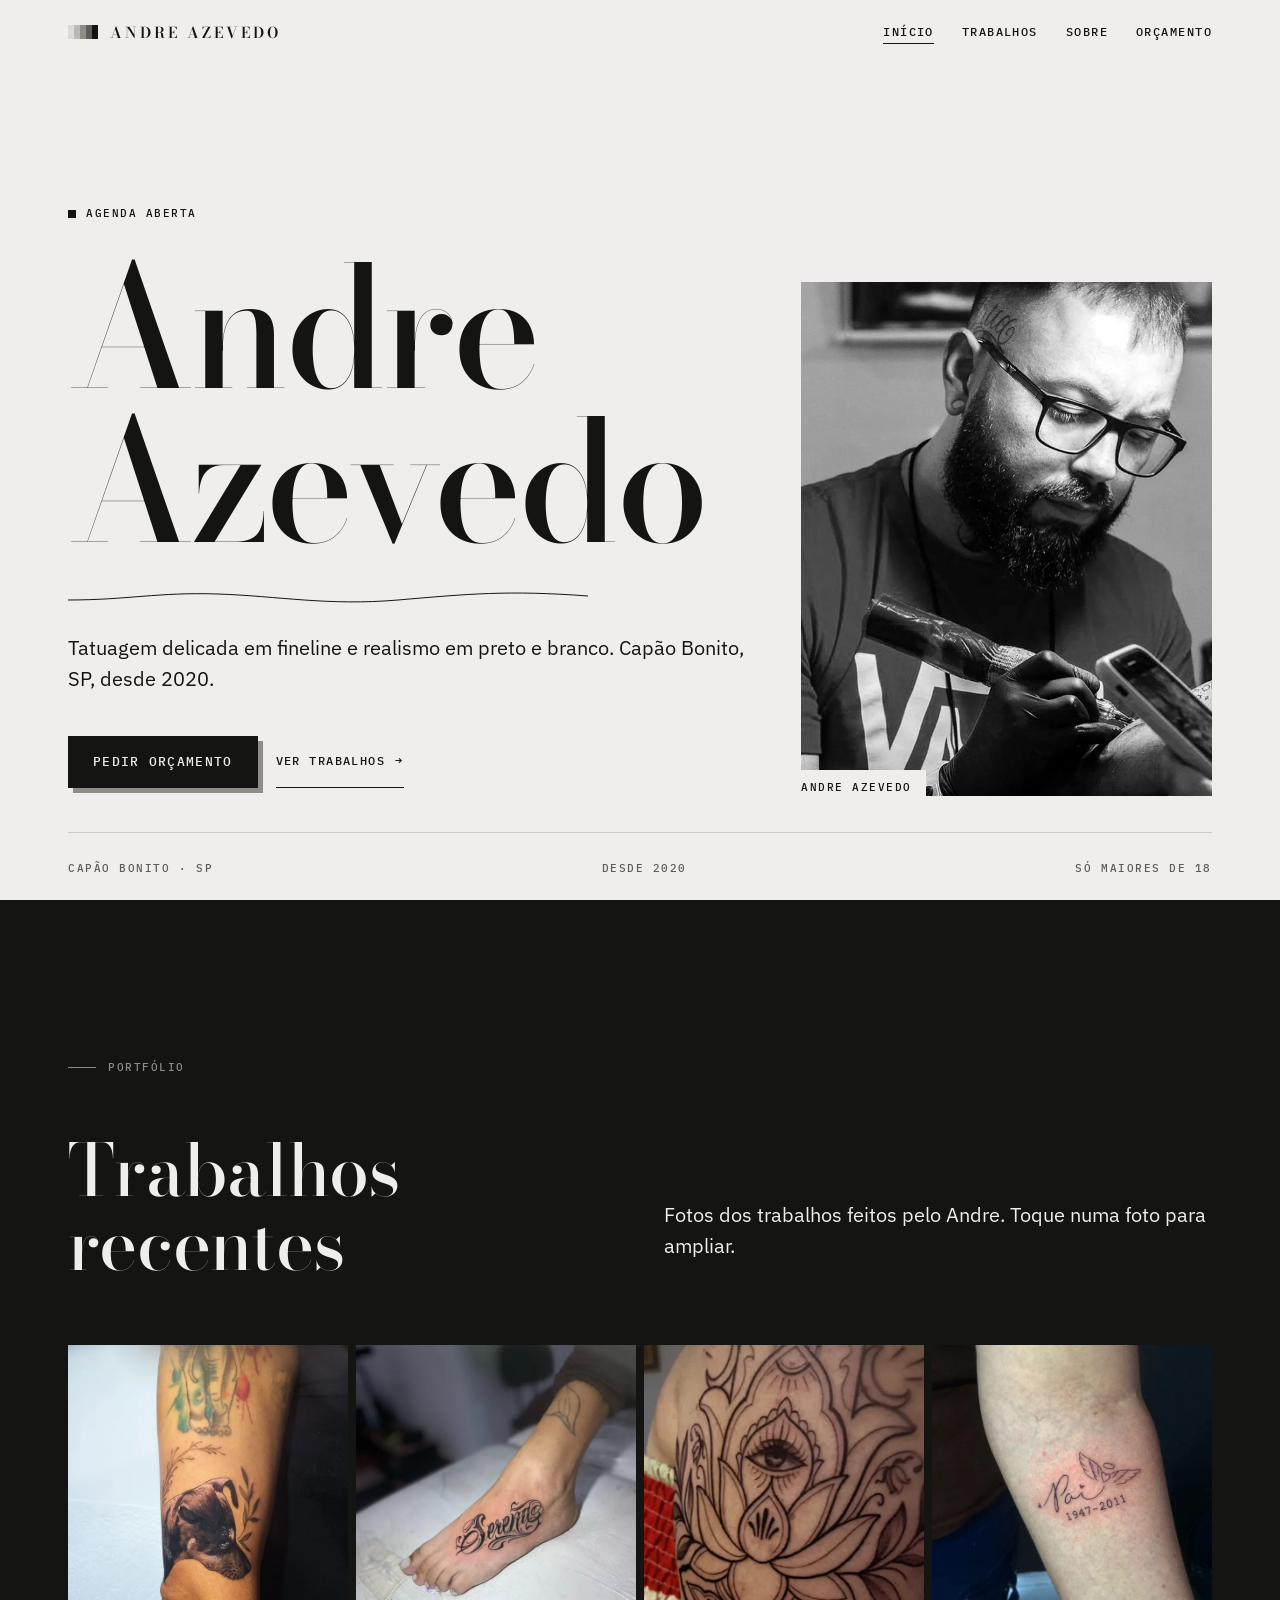
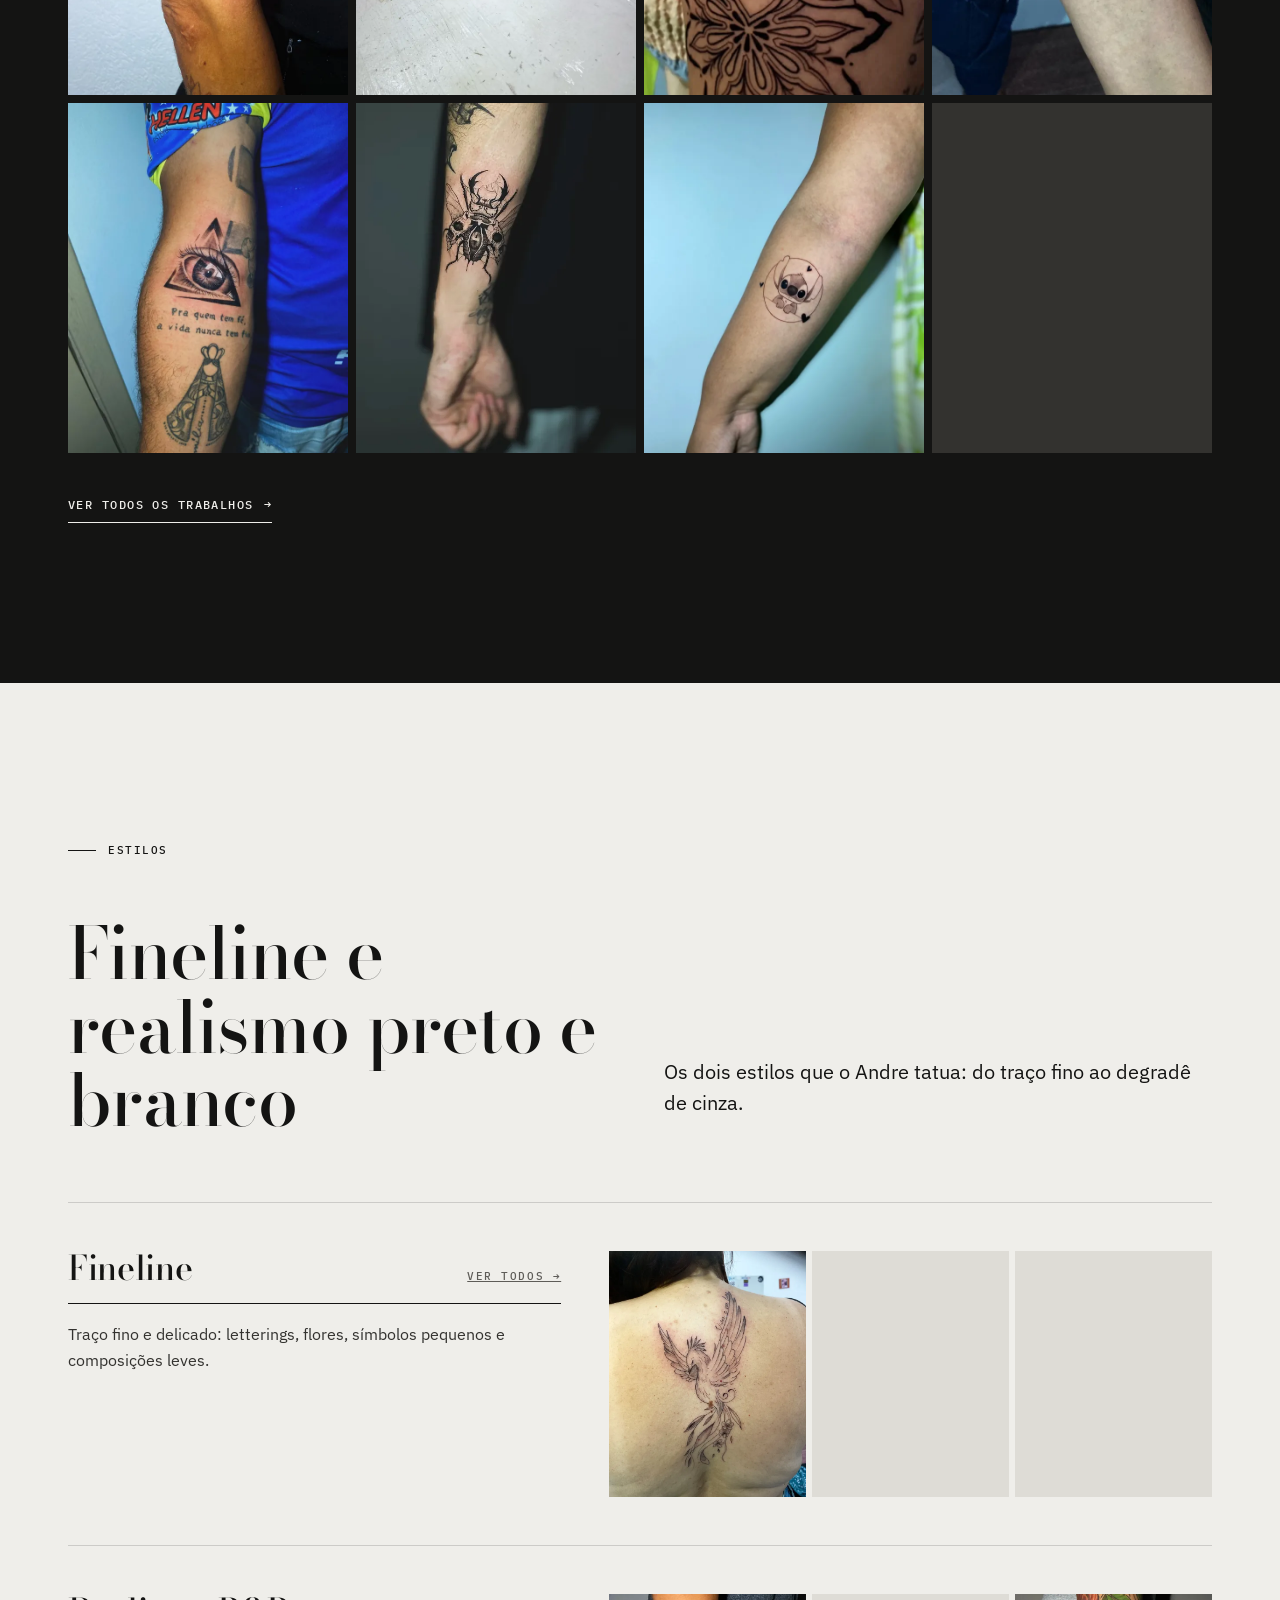
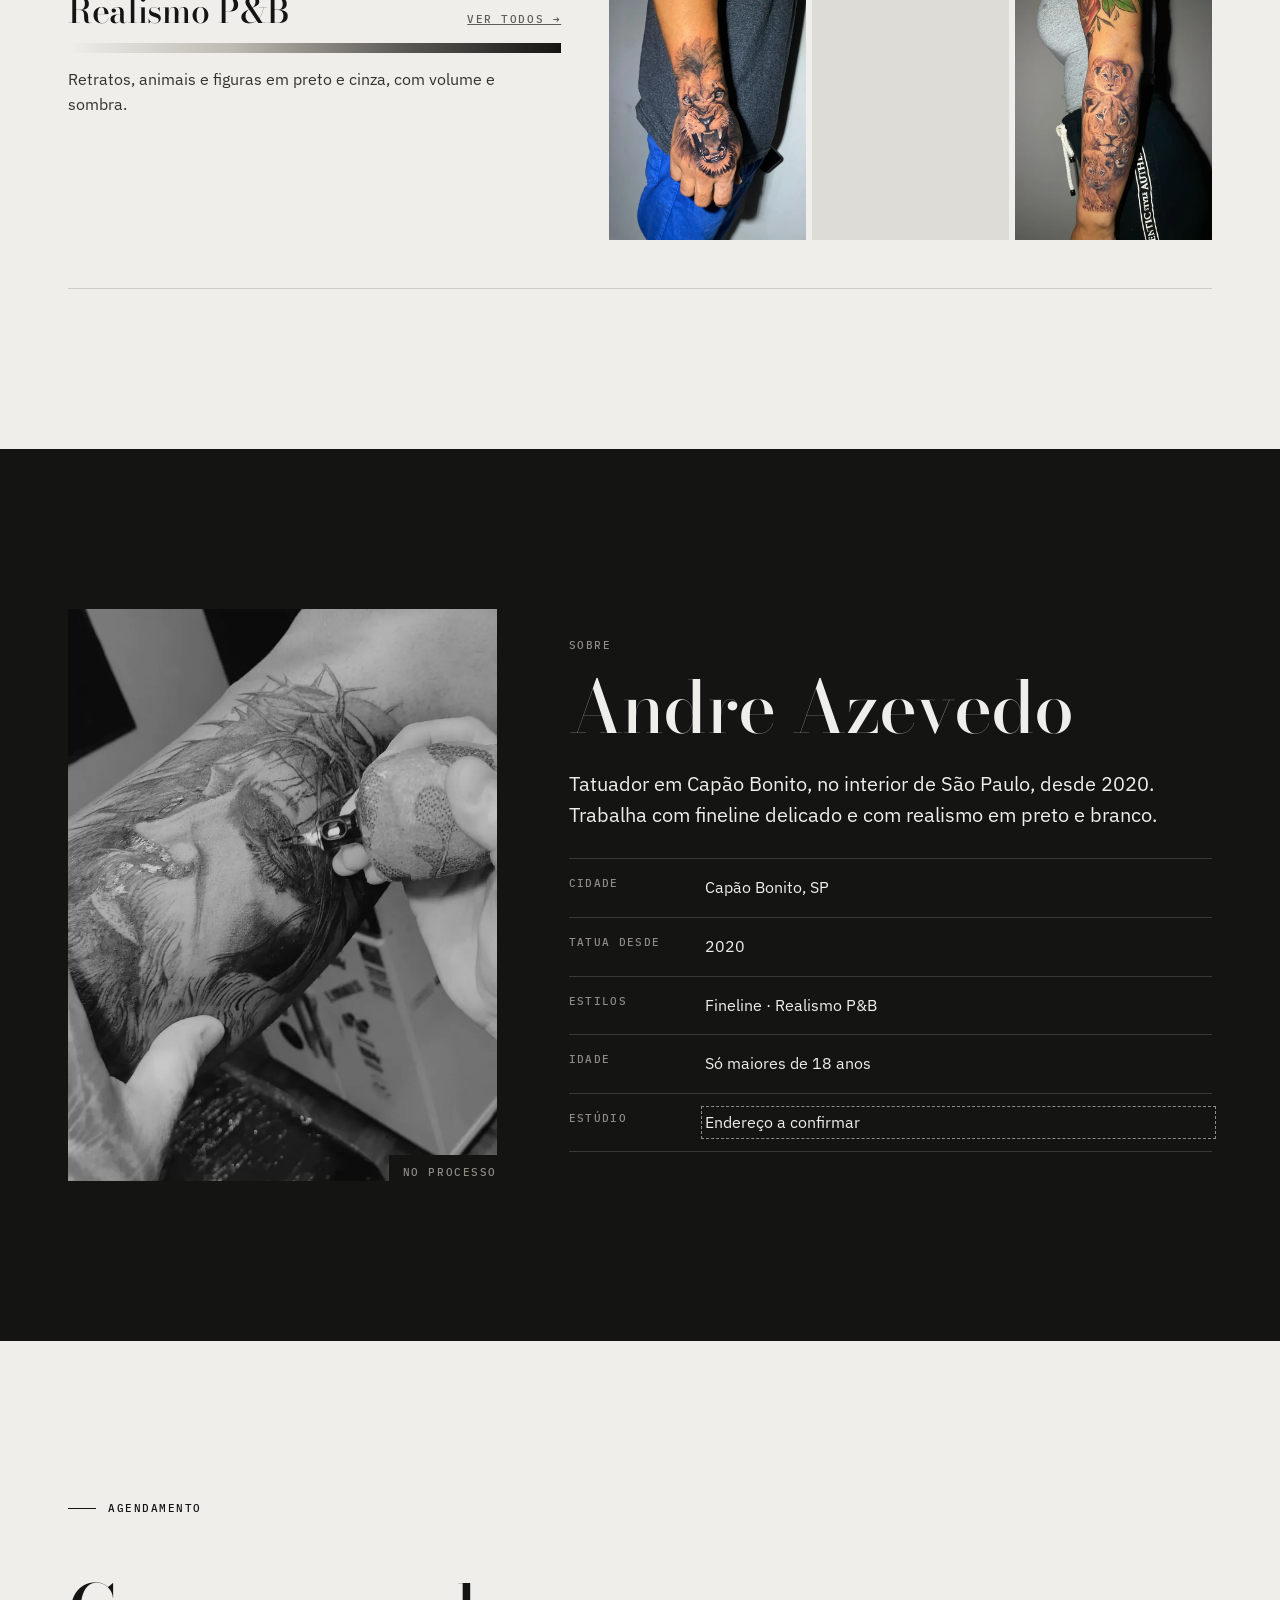
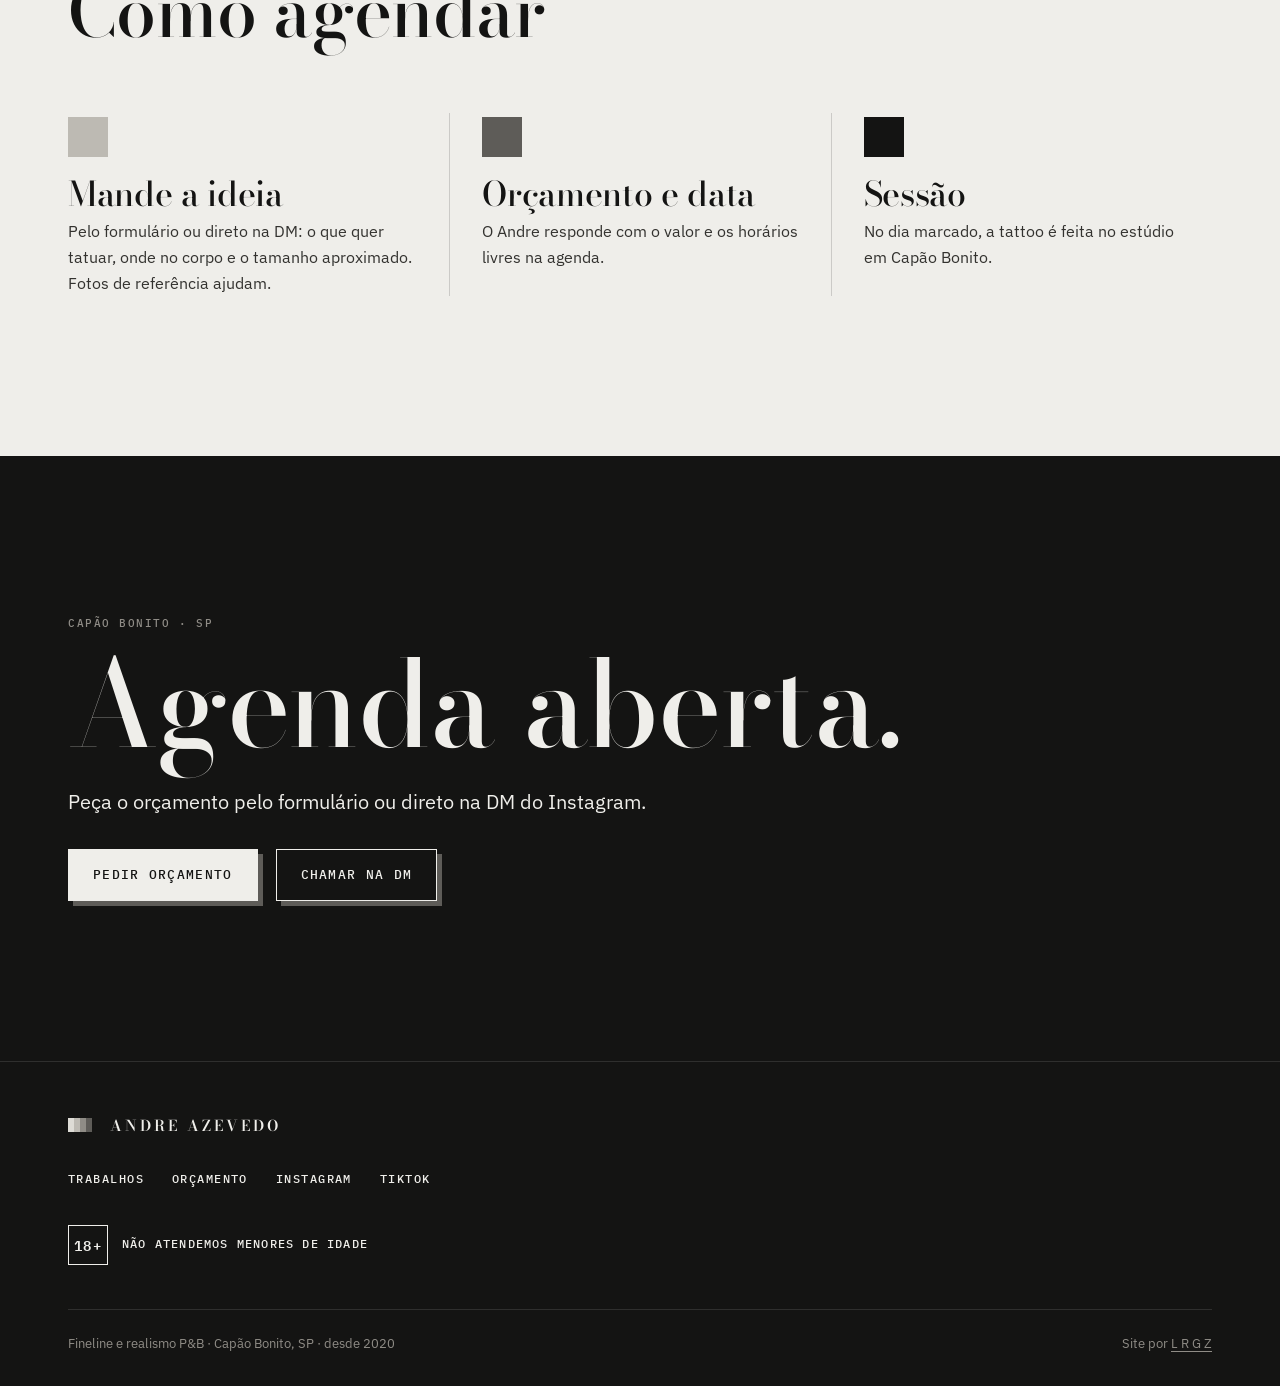
==== index.html @ 29817768 "Site Andre Azevedo: identidade régua de diluição, 63 trabalhos, orçamento por DM Co-Authored-By: Cla" ====
<!doctype html>
<html lang="pt-BR">
<head>
<meta charset="utf-8">
<meta name="viewport" content="width=device-width,initial-scale=1,viewport-fit=cover">
<title>Andre Azevedo · Tatuagem fineline e realismo P&B em Capão Bonito</title>
<meta name="description" content="Andre Azevedo tatua fineline delicado e realismo preto e branco em Capão Bonito, SP, desde 2020. Agenda aberta: peça seu orçamento.">
<meta name="robots" content="noindex">
<meta name="theme-color" content="#efeeea">
<meta property="og:type" content="website">
<meta property="og:title" content="Andre Azevedo · Tatuagem fineline e realismo P&B em Capão Bonito">
<meta property="og:description" content="Andre Azevedo tatua fineline delicado e realismo preto e branco em Capão Bonito, SP, desde 2020. Agenda aberta: peça seu orçamento.">
<meta property="og:image" content="https://azeugral.github.io/andre-azevedo/og-andre.jpg">
<meta property="og:locale" content="pt_BR">
<link rel="icon" href="favicon.svg" type="image/svg+xml">
<link rel="apple-touch-icon" href="assets/img/icone-180.png">
<link rel="preconnect" href="https://fonts.googleapis.com">
<link rel="preconnect" href="https://fonts.gstatic.com" crossorigin>
<link rel="stylesheet" href="https://fonts.googleapis.com/css2?family=Bodoni+Moda:opsz,wght@6..96,400..700&family=IBM+Plex+Mono:wght@400;500&family=IBM+Plex+Sans:wght@400;500&display=swap">
<link rel="stylesheet" href="assets/css/site.css?v=2">
</head>
<body>
<a class="sr" href="#conteudo">Pular para o conteúdo</a>
<header class="topo">
  <div class="wrap">
    <a class="marca" href="./" aria-label="Andre Azevedo, início"><span class="regua" aria-hidden="true"><i></i><i></i><i></i><i></i><i></i></span><b>Andre Azevedo</b></a>
    <nav class="menu" aria-label="Principal"><a href="./" aria-current="page">Início</a><a href="trabalhos.html">Trabalhos</a><a href="index.html#sobre">Sobre</a><a href="orcamento.html">Orçamento</a></nav>
    <button class="abrir" type="button" aria-expanded="false" aria-controls="gaveta" aria-label="Menu"><i></i><i></i></button>
  </div>
</header>
<nav class="gaveta" id="gaveta" aria-label="Menu do celular"><a href="./" aria-current="page">Início</a><a href="trabalhos.html">Trabalhos</a><a href="index.html#sobre">Sobre</a><a href="orcamento.html">Orçamento</a><span class="rot">Capão Bonito · SP</span></nav>
<div class="progresso" aria-hidden="true"><i></i><i></i><i></i><i></i><i></i></div>
<main id="conteudo">
<section class="abertura" aria-labelledby="nome">
  <div class="wrap">
    <div class="ab-texto">
      <p class="ab-status rot"><i aria-hidden="true"></i>Agenda aberta</p>
      <h1 class="nome" id="nome"><span><em>Andre</em></span><span><em>Azevedo</em></span></h1>
      <svg class="traco" viewBox="0 0 520 24" preserveAspectRatio="none" aria-hidden="true"><path pathLength="1" d="M0 14 C60 14 90 6 150 8 S260 20 330 14 S440 4 520 10"/></svg>
      <p class="lead">Tatuagem delicada em fineline e realismo em preto e branco. Capão Bonito, SP, desde 2020.</p>
      <div class="ab-acoes">
        <a class="btn" href="orcamento.html">Pedir orçamento</a>
        <a class="link" href="trabalhos.html">Ver trabalhos <span aria-hidden="true">&rarr;</span></a>
      </div>
    </div>
    <figure class="ab-foto">
      <img src="assets/img/andre-700.webp" srcset="assets/img/andre-700.webp 700w, assets/img/andre-1300.webp 1300w" sizes="(min-width:860px) 40vw, 100vw" alt="Andre Azevedo tatuando, em preto e branco" width="700" height="812" fetchpriority="high">
      <div class="faixas" aria-hidden="true"><i></i><i></i><i></i><i></i><i></i></div>
      <figcaption class="rot">Andre Azevedo</figcaption>
    </figure>
  </div>
  <div class="wrap">
    <div class="ab-rodape">
      <span class="rot">Capão Bonito · SP</span>
      <span class="rot">Desde 2020</span>
      <span class="rot">Só maiores de 18</span>
    </div>
  </div>
</section>

<section class="secao escuro" aria-labelledby="t-recentes">
  <div class="wrap">
    <div class="cab">
      <p class="rot cinza">Portfólio</p>
      <h2 id="t-recentes" data-rv>Trabalhos recentes</h2>
      <p class="lead" data-rv>Fotos dos trabalhos feitos pelo Andre. Toque numa foto para ampliar.</p>
    </div>
    <div class="grade" data-grade data-limite="8"></div>
    <p class="mais"><a class="link" href="trabalhos.html">Ver todos os trabalhos <span aria-hidden="true">&rarr;</span></a></p>
  </div>
</section>

<section class="secao" aria-labelledby="t-estilos">
  <div class="wrap">
    <div class="cab">
      <p class="rot">Estilos</p>
      <h2 id="t-estilos" data-rv>Fineline e realismo preto e branco</h2>
      <p class="lead" data-rv>Os dois estilos que o Andre tatua: do traço fino ao degradê de cinza.</p>
    </div>
    <div class="estilos">
      <article class="estilo" data-rv>
        <div>
          <div class="tit"><h3>Fineline</h3><a class="rot" href="trabalhos.html?estilo=fineline">Ver todos &rarr;</a></div>
          <div class="amostra-fio" aria-hidden="true"></div>
          <p>Traço fino e delicado: letterings, flores, símbolos pequenos e composições leves.</p>
        </div>
        <div class="amostra" data-amostra="fineline" data-ids="aa-53,aa-48,aa-09"></div>
      </article>
      <article class="estilo" data-rv>
        <div>
          <div class="tit"><h3>Realismo P&amp;B</h3><a class="rot" href="trabalhos.html?estilo=realismo">Ver todos &rarr;</a></div>
          <div class="amostra-grad" aria-hidden="true"></div>
          <p>Retratos, animais e figuras em preto e cinza, com volume e sombra.</p>
        </div>
        <div class="amostra" data-amostra="realismo" data-ids="aa-17,aa-19,aa-62"></div>
      </article>
    </div>
  </div>
</section>

<section class="secao escuro" id="sobre" aria-labelledby="t-sobre">
  <div class="wrap sobre">
    <figure data-rv>
      <img src="assets/img/processo-640.webp" alt="Andre tatuando um Jesus em realismo" loading="lazy" width="640" height="1136">
      <figcaption class="rot cinza">No processo</figcaption>
    </figure>
    <div>
      <p class="rot cinza" data-rv>Sobre</p>
      <h2 id="t-sobre" class="sobre-tit" data-rv>Andre Azevedo</h2>
      <p class="lead" data-rv>Tatuador em Capão Bonito, no interior de São Paulo, desde 2020. Trabalha com fineline delicado e com realismo em preto e branco.</p>
      <ul class="fatos" data-rv>
        <li><span>Cidade</span><span>Capão Bonito, SP</span></li>
        <li><span>Tatua desde</span><span>2020</span></li>
        <li><span>Estilos</span><span>Fineline · Realismo P&amp;B</span></li>
        <li><span>Idade</span><span>Só maiores de 18 anos</span></li>
        <li><span>Estúdio</span><span class="a-confirmar">Endereço a confirmar</span></li>
      </ul>
    </div>
  </div>
</section>

<section class="secao" aria-labelledby="t-agendar">
  <div class="wrap">
    <div class="cab">
      <p class="rot">Agendamento</p>
      <h2 id="t-agendar" data-rv>Como agendar</h2>
    </div>
    <ol class="passos">
      <li data-rv>
        <svg class="tom" viewBox="0 0 40 40" aria-hidden="true"><rect width="40" height="40" fill="#bdbab3"/></svg>
        <div><h3>Mande a ideia</h3><p>Pelo formulário ou direto na DM: o que quer tatuar, onde no corpo e o tamanho aproximado. Fotos de referência ajudam.</p></div>
      </li>
      <li data-rv>
        <svg class="tom" viewBox="0 0 40 40" aria-hidden="true"><rect width="40" height="40" fill="#5e5c58"/></svg>
        <div><h3>Orçamento e data</h3><p>O Andre responde com o valor e os horários livres na agenda.</p></div>
      </li>
      <li data-rv>
        <svg class="tom" viewBox="0 0 40 40" aria-hidden="true"><rect width="40" height="40" fill="#141413"/></svg>
        <div><h3>Sessão</h3><p>No dia marcado, a tattoo é feita no estúdio em Capão Bonito.</p></div>
      </li>
    </ol>
  </div>
</section>

<section class="secao escuro chamada" aria-labelledby="t-chamada">
  <div class="wrap">
    <p class="rot cinza" data-rv>Capão Bonito · SP</p>
    <h2 id="t-chamada" data-rv>Agenda aberta.</h2>
    <p class="lead" data-rv>Peça o orçamento pelo formulário ou direto na DM do Instagram.</p>
    <div class="acoes" data-rv>
      <a class="btn" href="orcamento.html">Pedir orçamento</a>
      <a class="btn vazado" data-dm href="https://www.instagram.com/andreazevedotattoo/" target="_blank" rel="noopener">Chamar na DM</a>
    </div>
  </div>
</section>
</main>
<footer class="rodape">
  <div class="wrap">
    <a class="marca" href="./"><span class="regua" aria-hidden="true"><i></i><i></i><i></i><i></i><i></i></span><b>Andre Azevedo</b></a>
    <nav aria-label="Rodapé">
      <a href="trabalhos.html">Trabalhos</a>
      <a href="orcamento.html">Orçamento</a>
      <a href="https://www.instagram.com/andreazevedotattoo/" target="_blank" rel="noopener">Instagram</a>
      <a href="https://www.tiktok.com/@andreazevedotattoo" target="_blank" rel="noopener">TikTok</a>
    </nav>
    <p class="aviso18"><b>18+</b>Não atendemos menores de idade</p>
    <div class="base"><span>Fineline e realismo P&amp;B · Capão Bonito, SP · desde 2020</span><span>Site por <a href="https://lrgz.com.br" target="_blank" rel="noopener">L R G Z</a></span></div>
  </div>
</footer>
<div class="lb" role="dialog" aria-modal="true" aria-label="Foto ampliada" aria-hidden="true">
  <div class="lb-topo"><span class="rot" data-cont></span><button type="button" data-fechar>Fechar</button></div>
  <div class="lb-palco"><img alt=""></div>
  <div class="lb-base"><button type="button" data-ant aria-label="Anterior">&larr;</button><span class="rot" data-leg></span><button type="button" data-prox aria-label="Próxima">&rarr;</button></div>
</div>
<script src="assets/js/obras.js?v=2"></script>
<script src="assets/js/site.js?v=2"></script>
</body>
</html>
---- assets/css/site.css ----
/* Andre Azevedo — régua de diluição
   papel → cinzas de diluição → preto. Bodoni Moda (haste grossa + fio = realismo + fineline). */
:root{
  --papel:#efeeea;
  --d1:#dedcd6;
  --d2:#bdbab3;
  --d3:#8f8c86;
  --d4:#5e5c58;
  --d5:#33322f;
  --tinta:#141413;
  --fio:rgba(20,20,19,.16);
  --ease:cubic-bezier(.16,.84,.32,1);
  --serif:"Bodoni Moda",Didot,"Times New Roman",serif;
  --sans:"IBM Plex Sans",system-ui,sans-serif;
  --mono:"IBM Plex Mono",ui-monospace,monospace;
  --g:clamp(16px,4.5vw,48px);
  --max:1240px;
}
*,*::before,*::after{box-sizing:border-box}
html{-webkit-text-size-adjust:100%;scroll-behavior:smooth}
@media (prefers-reduced-motion:reduce){html{scroll-behavior:auto}}
body{margin:0;background:var(--papel);color:var(--tinta);font:400 16px/1.6 var(--sans);overflow-x:hidden;-webkit-font-smoothing:antialiased}
img{display:block;max-width:100%;height:auto}
a{color:inherit}
button,input,select,textarea{font:inherit;color:inherit}
::selection{background:var(--tinta);color:var(--papel)}
:focus-visible{outline:2px solid currentColor;outline-offset:3px}
.sr{position:absolute;width:1px;height:1px;overflow:hidden;clip:rect(0 0 0 0);white-space:nowrap}
.wrap{width:100%;max-width:var(--max);margin:0 auto;padding:0 var(--g)}

/* ---------- tipografia ---------- */
.rot{font:500 11px/1.4 var(--mono);letter-spacing:.14em;text-transform:uppercase}
h1,h2,h3{font-family:var(--serif);font-weight:500;line-height:1.02;letter-spacing:-.01em;margin:0;font-optical-sizing:auto}
h2{font-size:clamp(34px,7.4vw,72px)}
h3{font-size:clamp(24px,4.4vw,34px)}
p{margin:0 0 1em}
.lead{font-size:clamp(17px,2.2vw,20px);line-height:1.55;max-width:34em}

/* ---------- régua (marca) ---------- */
.regua{display:inline-flex;height:14px;gap:0}
.regua i{display:block;width:6px;height:100%}
.regua i:nth-child(1){background:var(--d1)}
.regua i:nth-child(2){background:var(--d2)}
.regua i:nth-child(3){background:var(--d3)}
.regua i:nth-child(4){background:var(--d4)}
.regua i:nth-child(5){background:var(--tinta)}

/* ---------- topo ---------- */
.topo{position:fixed;inset:0 0 auto;z-index:50;transition:background .35s var(--ease),border-color .35s var(--ease),transform .45s var(--ease);border-bottom:1px solid transparent}
.topo.solido{background:rgba(239,238,234,.94);backdrop-filter:blur(10px);-webkit-backdrop-filter:blur(10px);border-color:var(--fio)}
.topo.some{transform:translateY(-100%)}
.topo .wrap{display:flex;align-items:center;justify-content:space-between;height:64px;gap:16px}
.marca{display:flex;align-items:center;gap:12px;text-decoration:none}
.marca b{font:600 15px/1 var(--serif);letter-spacing:.2em;text-transform:uppercase;white-space:nowrap}
.menu{display:none;gap:28px;align-items:center}
.menu a{text-decoration:none;font:500 12px/1 var(--mono);letter-spacing:.12em;text-transform:uppercase;position:relative;padding:6px 0}
.menu a::after{content:"";position:absolute;left:0;right:0;bottom:0;height:1px;background:currentColor;transform:scaleX(0);transform-origin:right;transition:transform .35s var(--ease)}
.menu a:hover::after,.menu a[aria-current]::after{transform:scaleX(1);transform-origin:left}
.abrir{display:flex;flex-direction:column;justify-content:center;gap:6px;width:44px;height:44px;margin-right:-10px;background:none;border:0;padding:10px;cursor:pointer}
.abrir i{display:block;height:1px;background:currentColor;transition:transform .35s var(--ease)}
.abrir[aria-expanded=true] i:first-child{transform:translateY(3.5px) rotate(45deg)}
.abrir[aria-expanded=true] i:last-child{transform:translateY(-3.5px) rotate(-45deg)}
.gaveta{position:fixed;inset:64px 0 0;z-index:49;background:var(--tinta);color:var(--papel);padding:32px var(--g);display:flex;flex-direction:column;gap:4px;clip-path:inset(0 0 100% 0);transition:clip-path .5s var(--ease);visibility:hidden}
.gaveta.aberta{clip-path:inset(0);visibility:visible}
.gaveta a{font:500 clamp(34px,10vw,56px)/1.15 var(--serif);text-decoration:none;padding:6px 0;border-bottom:1px solid rgba(239,238,234,.12)}
.gaveta .rot{margin-top:auto;opacity:.6}
@media (min-width:860px){.menu{display:flex}.abrir,.gaveta{display:none}}

/* ---------- botões: retos, sombra dura ---------- */
.btn{--s:var(--d3);display:inline-flex;align-items:center;justify-content:center;gap:12px;min-height:52px;padding:0 24px;border:1px solid var(--tinta);background:var(--tinta);color:var(--papel);text-decoration:none;font:500 13px/1 var(--mono);letter-spacing:.1em;text-transform:uppercase;box-shadow:5px 5px 0 var(--s);transition:transform .32s var(--ease),box-shadow .32s var(--ease),background .32s var(--ease),color .32s var(--ease);cursor:pointer;-webkit-tap-highlight-color:transparent}
.btn:hover{transform:translate(-2px,-2px);box-shadow:7px 7px 0 var(--s)}
.btn:active{transform:translate(3px,3px);box-shadow:2px 2px 0 var(--s);transition-duration:.12s}
.btn.vazado{background:transparent;color:var(--tinta)}
.btn.vazado:hover{background:var(--tinta);color:var(--papel)}
.escuro .btn{background:var(--papel);color:var(--tinta);border-color:var(--papel);--s:var(--d4)}
.escuro .btn.vazado{background:transparent;color:var(--papel)}
.escuro .btn.vazado:hover{background:var(--papel);color:var(--tinta)}
.btn svg{width:16px;height:16px;flex:none}
.link{font:500 12px/1.4 var(--mono);letter-spacing:.12em;text-transform:uppercase;text-decoration:none;display:inline-flex;gap:10px;align-items:center;padding:8px 0;border-bottom:1px solid currentColor;transition:gap .35s var(--ease)}
.link:hover{gap:16px}

/* ---------- abertura ---------- */
.abertura{position:relative;padding:96px 0 0;min-height:100svh;display:flex;flex-direction:column}
.abertura .wrap{display:grid;gap:28px;flex:1}
.abertura .wrap+.wrap{display:block;flex:none}
.ab-texto{display:flex;flex-direction:column;justify-content:flex-end;gap:22px;position:relative;z-index:2}
.ab-status{display:flex;align-items:center;gap:10px}
.ab-status i{width:8px;height:8px;background:var(--tinta)}
.nome{font-size:clamp(60px,17vw,168px);line-height:.86;letter-spacing:-.025em;font-weight:500}
.nome span{display:block;overflow:hidden;padding-bottom:.06em}
.nome span em{display:block;font-style:normal;transform:translateY(105%);transition:transform 1.1s var(--ease)}
.nome span:nth-child(2) em{transition-delay:.1s}
.pronto .nome span em{transform:none}
.traco{width:100%;max-width:520px;height:24px;overflow:visible;color:var(--tinta)}
.traco path{fill:none;stroke:currentColor;stroke-width:1;stroke-dasharray:1;stroke-dashoffset:1;transition:stroke-dashoffset 1.8s var(--ease) .5s}
.pronto .traco path{stroke-dashoffset:0}
.ab-texto .lead{opacity:0;transform:translateY(14px);transition:opacity .9s var(--ease) .55s,transform .9s var(--ease) .55s}
.ab-acoes{display:flex;flex-wrap:wrap;gap:14px 18px;opacity:0;transform:translateY(14px);transition:opacity .9s var(--ease) .7s,transform .9s var(--ease) .7s}
.pronto .ab-texto .lead,.pronto .ab-acoes{opacity:1;transform:none}
.ab-foto{position:relative;margin:0;aspect-ratio:4/5;max-height:72svh;width:100%;overflow:hidden;background:var(--d1);justify-self:end}
.ab-foto img{width:100%;height:100%;object-fit:cover;object-position:50% 30%;transform:scale(1.08);transition:transform 1.8s var(--ease)}
.pronto .ab-foto img{transform:none}
/* faixas de diluição que se abrem sobre a foto */
.faixas{position:absolute;inset:0;display:grid;grid-template-columns:repeat(5,1fr);pointer-events:none}
.faixas i{transform-origin:top;transition:transform .9s var(--ease)}
.faixas i:nth-child(1){background:var(--d1);transition-delay:.05s}
.faixas i:nth-child(2){background:var(--d2);transition-delay:.12s}
.faixas i:nth-child(3){background:var(--d3);transition-delay:.19s}
.faixas i:nth-child(4){background:var(--d4);transition-delay:.26s}
.faixas i:nth-child(5){background:var(--tinta);transition-delay:.33s}
.pronto .faixas i{transform:scaleY(0)}
.ab-foto figcaption{position:absolute;left:0;bottom:0;background:var(--papel);padding:10px 14px 0 0}
.ab-rodape{display:flex;justify-content:space-between;align-items:flex-end;gap:16px;padding:28px 0 24px;border-top:1px solid var(--fio);margin-top:36px}
.ab-rodape .rot{color:var(--d4)}
@media (min-width:860px){
  .abertura{padding-top:112px}
  .abertura .wrap:first-child{grid-template-columns:1.25fr .75fr;align-items:end;gap:48px}
  .ab-foto{max-height:none}
  .ab-texto{padding-bottom:8px}
}

/* ---------- seções ---------- */
.secao{padding:clamp(80px,13vw,160px) 0}
.escuro{background:var(--tinta);color:var(--papel)}
.escuro .rot.cinza{color:var(--d3)}
.cab{display:grid;gap:18px;margin-bottom:clamp(36px,6vw,64px)}
.cab .rot{display:flex;align-items:center;gap:12px}
.cab .rot::before{content:"";width:28px;height:1px;background:currentColor}
@media (min-width:860px){.cab{grid-template-columns:1fr 1fr;align-items:end;gap:48px}.cab .rot{grid-column:1/-1}}

/* ---------- dois estilos ---------- */
.estilos{display:grid;gap:0;border-top:1px solid var(--fio)}
.estilo{display:grid;gap:24px;padding:36px 0;border-bottom:1px solid var(--fio)}
.estilo .tit{display:flex;align-items:baseline;justify-content:space-between;gap:16px}
.estilo .tit .rot{color:var(--d4)}
.estilo p{color:var(--d5);max-width:30em}
.estilo .amostra{display:grid;grid-template-columns:repeat(3,1fr);gap:6px}
.estilo .amostra a{display:block;aspect-ratio:4/5;overflow:hidden;background:var(--d1)}
.estilo .amostra img{width:100%;height:100%;object-fit:cover;transition:transform .8s var(--ease)}
.estilo .amostra a:hover img{transform:scale(1.04)}
.amostra-fio{height:1px;background:var(--tinta);margin:4px 0}
.amostra-grad{height:10px;background:linear-gradient(90deg,var(--papel),var(--d2),var(--d4),var(--tinta))}
@media (min-width:860px){
  .estilo{grid-template-columns:.9fr 1.1fr;gap:48px;padding:48px 0;align-items:start}
}

/* ---------- grade de obras ---------- */
.grade{display:grid;grid-template-columns:repeat(2,1fr);gap:6px}
@media (min-width:640px){.grade{grid-template-columns:repeat(3,1fr);gap:8px}}
@media (min-width:1024px){.grade{grid-template-columns:repeat(4,1fr)}}
.obra{position:relative;display:block;width:100%;aspect-ratio:4/5;overflow:hidden;background:var(--d1);border:0;padding:0;cursor:zoom-in}
.obra img{width:100%;height:100%;object-fit:cover;transition:transform .8s var(--ease),filter .6s var(--ease)}
.obra figcaption,.obra .leg{position:absolute;left:0;right:0;bottom:0;padding:28px 12px 10px;background:linear-gradient(transparent,rgba(20,20,19,.72));color:var(--papel);text-align:left;font:500 10px/1.3 var(--mono);letter-spacing:.12em;text-transform:uppercase;opacity:0;transform:translateY(6px);transition:opacity .4s var(--ease),transform .4s var(--ease)}
@media (hover:hover){.obra:hover img{transform:scale(1.035)}.obra:hover .leg{opacity:1;transform:none}}
.escuro .obra{background:var(--d5)}

/* ---------- filtros ---------- */
.filtros{display:flex;gap:0;border:1px solid var(--tinta);width:max-content;max-width:100%;margin-bottom:28px}
.filtros button{background:none;border:0;padding:14px 16px;min-height:48px;font:500 11px/1 var(--mono);letter-spacing:.12em;text-transform:uppercase;cursor:pointer;transition:background .3s var(--ease),color .3s var(--ease);display:flex;gap:8px;align-items:center;white-space:nowrap}
.filtros button+button{border-left:1px solid var(--tinta)}
.filtros button[aria-pressed=true]{background:var(--tinta);color:var(--papel)}
.filtros sup{font-size:9px;opacity:.6}
@media (min-width:480px){.filtros button{padding:14px 20px}}

/* ---------- sobre ---------- */
.sobre{display:grid;gap:40px}
.sobre figure{margin:0;position:relative;aspect-ratio:3/4;overflow:hidden;background:var(--d5)}
.sobre figure img{width:100%;height:100%;object-fit:cover;filter:grayscale(1) contrast(1.05)}
.sobre figure figcaption{position:absolute;right:0;bottom:0;background:var(--tinta);padding:10px 0 0 14px}
.fatos{list-style:none;padding:0;margin:28px 0 0;border-top:1px solid rgba(239,238,234,.16)}
.fatos li{display:grid;grid-template-columns:120px 1fr;gap:16px;padding:16px 0;border-bottom:1px solid rgba(239,238,234,.16)}
.fatos li span:first-child{font:500 11px/1.6 var(--mono);letter-spacing:.12em;text-transform:uppercase;color:var(--d3)}
@media (min-width:860px){.sobre{grid-template-columns:.8fr 1.2fr;gap:72px;align-items:center}}

/* ---------- passos ---------- */
.passos{list-style:none;margin:0;padding:0;display:grid;gap:0;counter-reset:p;border-top:1px solid var(--fio)}
.passos li{display:grid;grid-template-columns:56px 1fr;align-content:start;align-items:start;gap:12px;padding:28px 0;border-bottom:1px solid var(--fio)}
.passos .tom{display:block;width:40px;height:40px;margin-top:4px}
.passos h3{margin-bottom:8px}
.passos p{color:var(--d5);margin:0;max-width:32em}
@media (min-width:860px){.passos{grid-template-columns:repeat(3,1fr);border-top:0}.passos li{grid-template-columns:1fr;padding:0 32px 0 0;border:0;gap:20px}.passos li+li{padding-left:32px;border-left:1px solid var(--fio)}}

/* ---------- chamada final ---------- */
.chamada{text-align:left}
.chamada h2{font-size:clamp(44px,11vw,120px);line-height:.9;margin:18px 0 28px}
.chamada .acoes{display:flex;flex-wrap:wrap;gap:14px 18px}

/* ---------- rodapé ---------- */
.rodape{background:var(--tinta);color:var(--papel);padding:56px 0 32px;border-top:1px solid rgba(239,238,234,.12)}
.rodape .wrap{display:grid;gap:32px}
.rodape nav{display:flex;flex-wrap:wrap;gap:12px 28px}
.rodape a{text-decoration:none}
.rodape nav a{font:500 12px/1 var(--mono);letter-spacing:.12em;text-transform:uppercase;padding:8px 0}
.rodape .base{display:flex;flex-wrap:wrap;justify-content:space-between;gap:12px;color:var(--d3);font-size:13px;padding-top:24px;border-top:1px solid rgba(239,238,234,.12)}
.rodape .base a{text-decoration:underline;text-underline-offset:3px}
.aviso18{display:flex;gap:14px;align-items:center;font:500 12px/1.4 var(--mono);letter-spacing:.1em;text-transform:uppercase}
.aviso18 b{display:inline-grid;place-items:center;width:40px;height:40px;border:1px solid currentColor;font:600 14px/1 var(--mono);flex:none}

/* ---------- lightbox ---------- */
.lb{position:fixed;inset:0;z-index:100;background:rgba(14,14,13,.97);color:var(--papel);display:grid;grid-template-rows:auto 1fr auto;opacity:0;visibility:hidden;transition:opacity .35s var(--ease),visibility .35s}
.lb.aberto{opacity:1;visibility:visible}
.lb-topo,.lb-base{display:flex;justify-content:space-between;align-items:center;padding:10px var(--g);gap:12px}
.lb-palco{position:relative;display:grid;place-items:center;overflow:hidden;touch-action:pan-y}
.lb-palco img{max-width:calc(100% - 2*var(--g));max-height:100%;object-fit:contain;transition:opacity .3s var(--ease),transform .45s var(--ease)}
.lb button{background:none;border:1px solid rgba(239,238,234,.3);color:inherit;min-width:48px;height:48px;cursor:pointer;font:500 12px/1 var(--mono);letter-spacing:.1em;text-transform:uppercase;padding:0 14px;transition:background .3s var(--ease),color .3s var(--ease)}
.lb button:hover{background:var(--papel);color:var(--tinta)}
.lb .rot{color:var(--d2)}

/* ---------- revelar ao rolar ---------- */
.rv{opacity:0;transform:translateY(22px);transition:opacity .9s var(--ease),transform .9s var(--ease)}
.rv.vis{opacity:1;transform:none}
@media (prefers-reduced-motion:reduce){
  .rv,.nome span em,.ab-texto .lead,.ab-acoes{opacity:1!important;transform:none!important;transition:none!important}
  .faixas{display:none}.traco path{stroke-dashoffset:0;transition:none}
}

/* ---------- progresso: a régua enche conforme rola ---------- */
.progresso{position:fixed;left:0;right:0;bottom:0;height:3px;z-index:60;display:grid;grid-template-columns:repeat(5,1fr);pointer-events:none}
.progresso i{transform:scaleX(0);transform-origin:left}
.progresso i:nth-child(1){background:var(--d1)}
.progresso i:nth-child(2){background:var(--d2)}
.progresso i:nth-child(3){background:var(--d3)}
.progresso i:nth-child(4){background:var(--d4)}
.progresso i:nth-child(5){background:var(--tinta)}

/* ---------- formulário ---------- */
.form{display:grid;gap:28px;max-width:720px}
.campo{display:grid;gap:10px}
.campo label,.campo legend{font:500 11px/1.4 var(--mono);letter-spacing:.14em;text-transform:uppercase}
.campo small{color:var(--d4);font-size:14px}
.campo input[type=text],.campo input[type=number],.campo textarea,.campo select{width:100%;background:transparent;border:0;border-bottom:1px solid var(--tinta);padding:12px 0;font-size:18px;border-radius:0;outline:0;transition:border-color .3s var(--ease)}
.campo textarea{min-height:120px;resize:vertical;border:1px solid var(--tinta);padding:14px}
.campo input:focus,.campo textarea:focus{border-color:var(--d4);box-shadow:0 1px 0 var(--tinta)}
fieldset.campo{border:0;padding:0;margin:0}
.opcoes{display:flex;flex-wrap:wrap;gap:8px}
.opcoes label{position:relative;cursor:pointer;text-transform:none;letter-spacing:0;font:400 15px/1 var(--sans)}
.opcoes input{position:absolute;opacity:0;pointer-events:none}
.opcoes span{display:flex;align-items:center;min-height:48px;padding:0 18px;border:1px solid var(--tinta);transition:background .3s var(--ease),color .3s var(--ease)}
.opcoes input:checked+span{background:var(--tinta);color:var(--papel)}
.opcoes input:focus-visible+span{outline:2px solid var(--tinta);outline-offset:3px}
.check{display:flex;gap:14px;align-items:flex-start;cursor:pointer;font-size:15px}
.check input{width:22px;height:22px;accent-color:var(--tinta);flex:none;margin:1px 0 0}
.previa{background:var(--d1);padding:20px;font:400 14px/1.6 var(--mono);white-space:pre-wrap;word-break:break-word;border-left:3px solid var(--tinta)}
.nota{font-size:14px;color:var(--d4)}
.ok{display:none;border:1px solid var(--tinta);padding:18px;font-size:15px}
.ok.vis{display:block}

/* pendentes de confirmação */
.a-confirmar{outline:1px dashed var(--d3);outline-offset:3px}

/* ---------- auxiliares ---------- */
.topo-pag{padding-top:clamp(120px,16vw,180px)}
.mais{margin:36px 0 0}
.amostra-fio{margin:18px 0}
.amostra-grad{margin:14px 0}
.sobre-tit{margin:18px 0 24px}
.chamada .lead{margin-bottom:32px}
.p404{min-height:80svh;display:flex;align-items:center}
.p404 h2{margin:18px 0 24px}
.p404 .lead{margin-bottom:32px}
.p404 .acoes{display:flex;flex-wrap:wrap;gap:14px 18px}
.campo legend{padding:0;margin:0 0 10px}
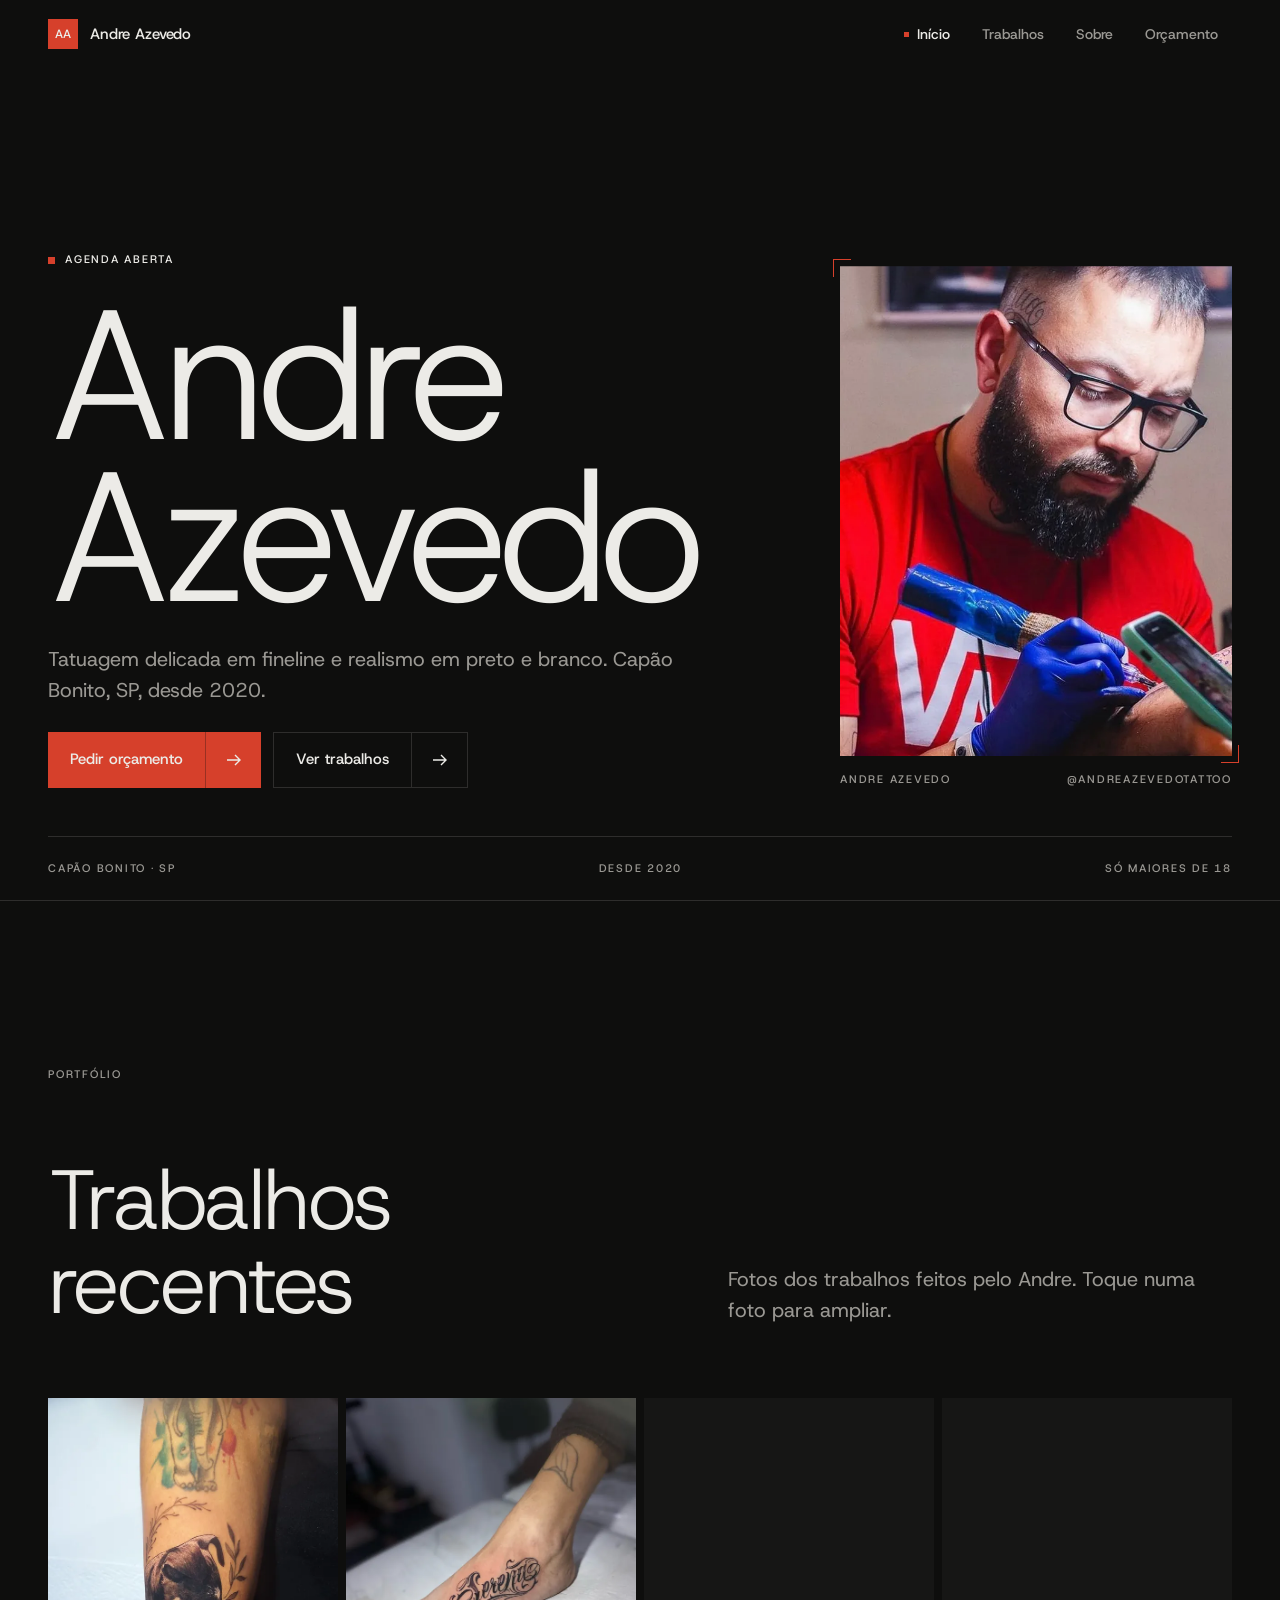
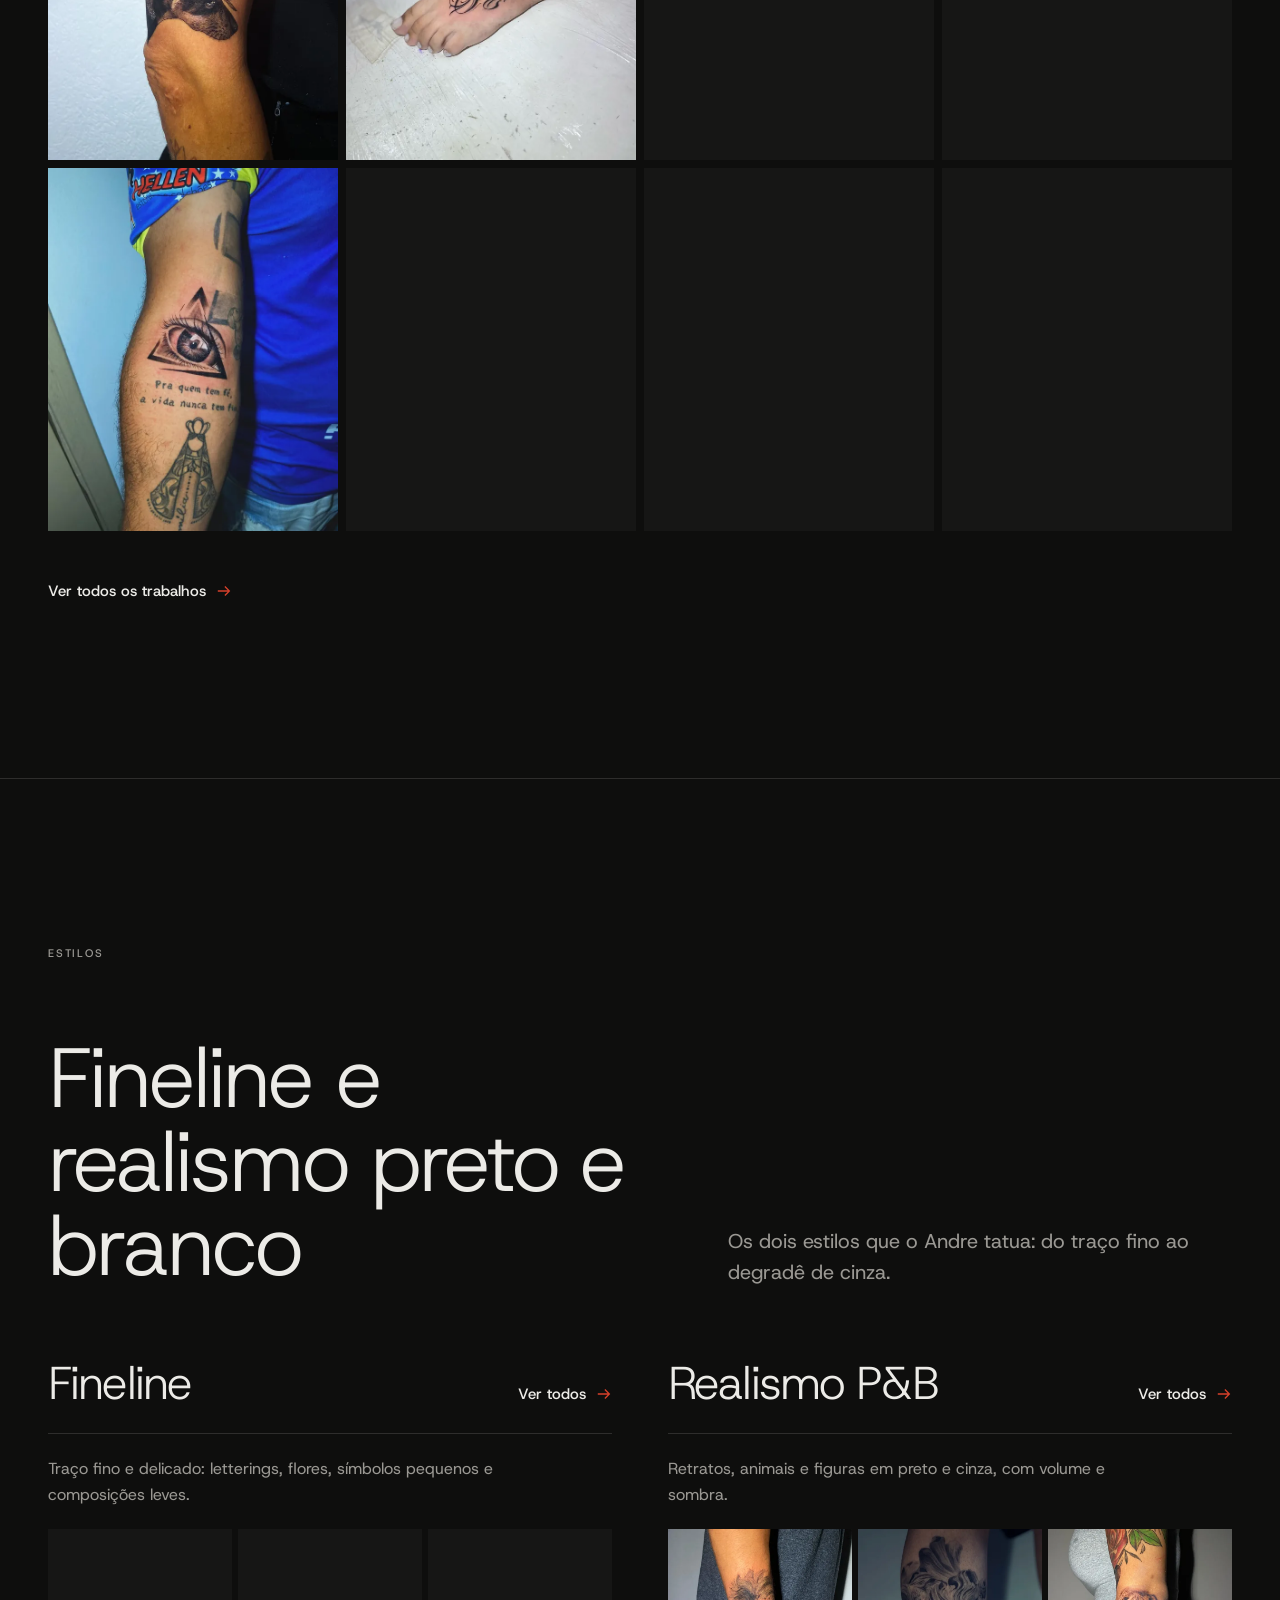
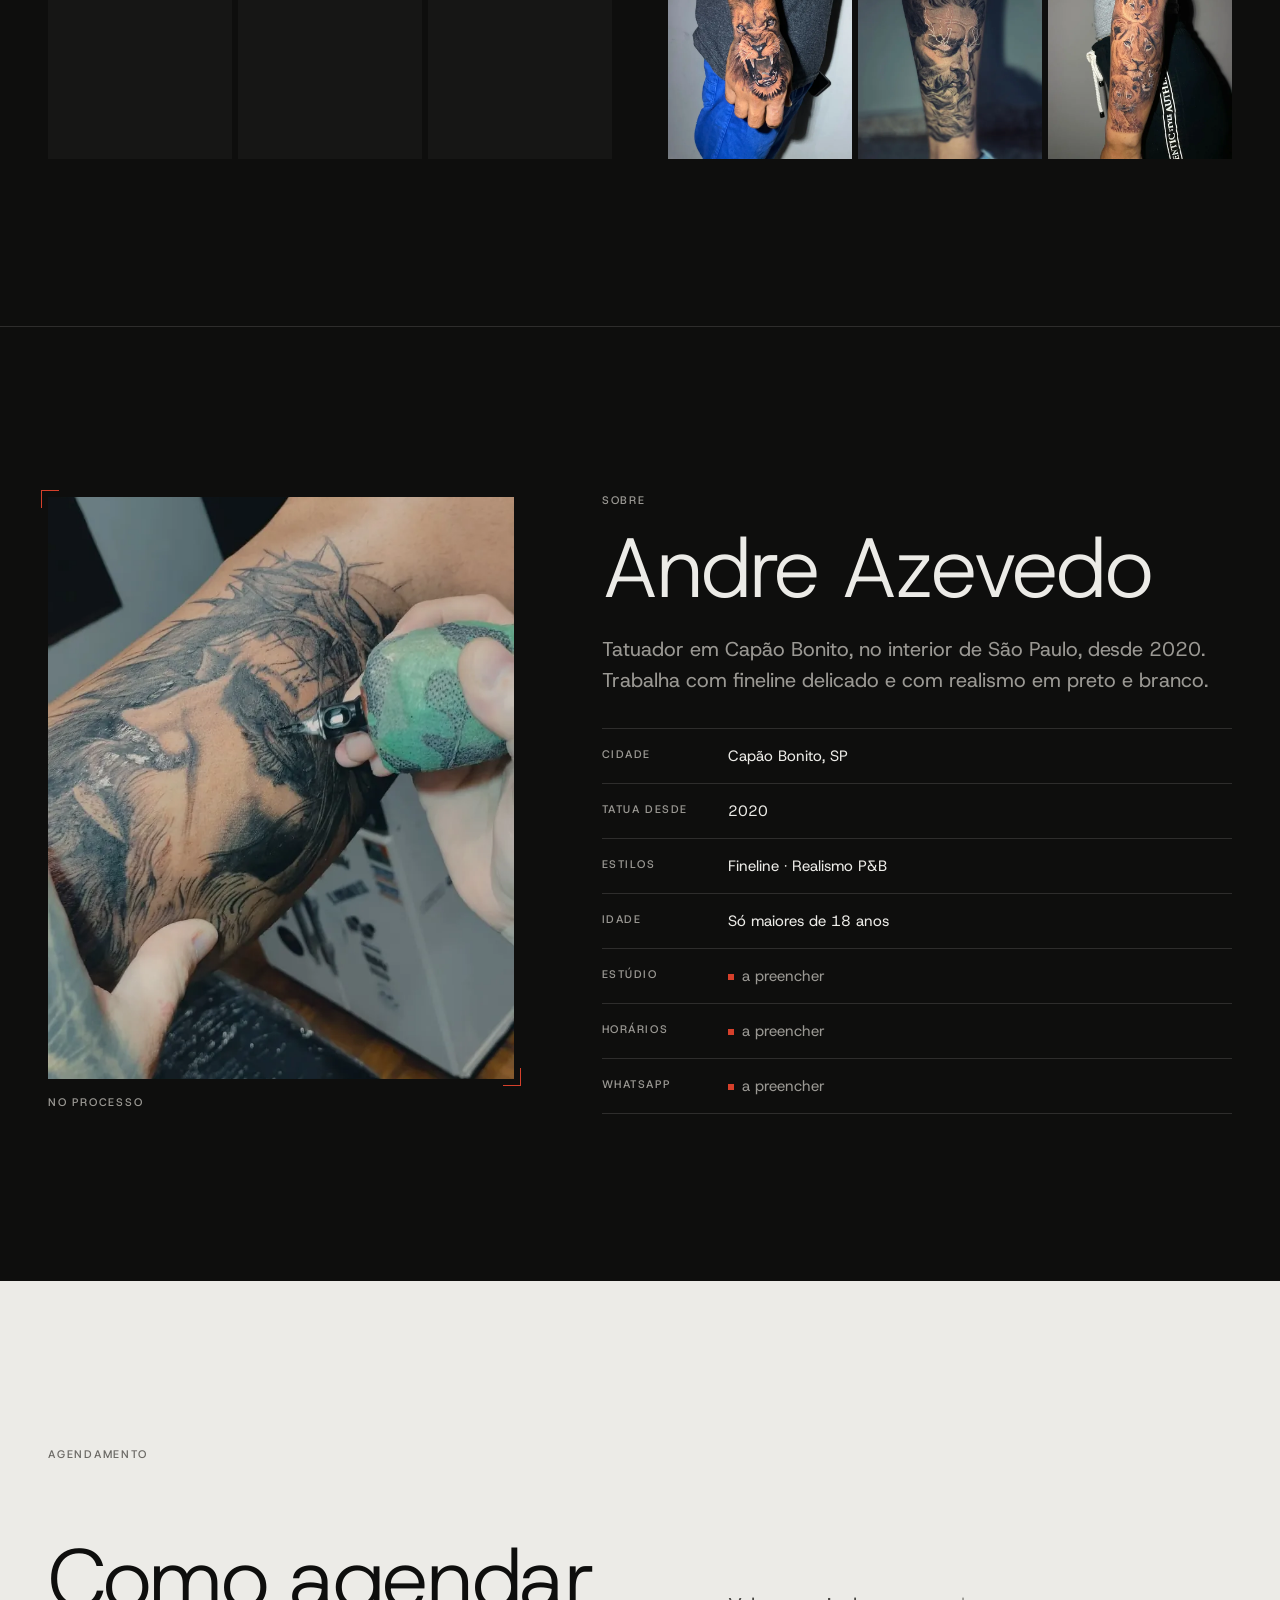
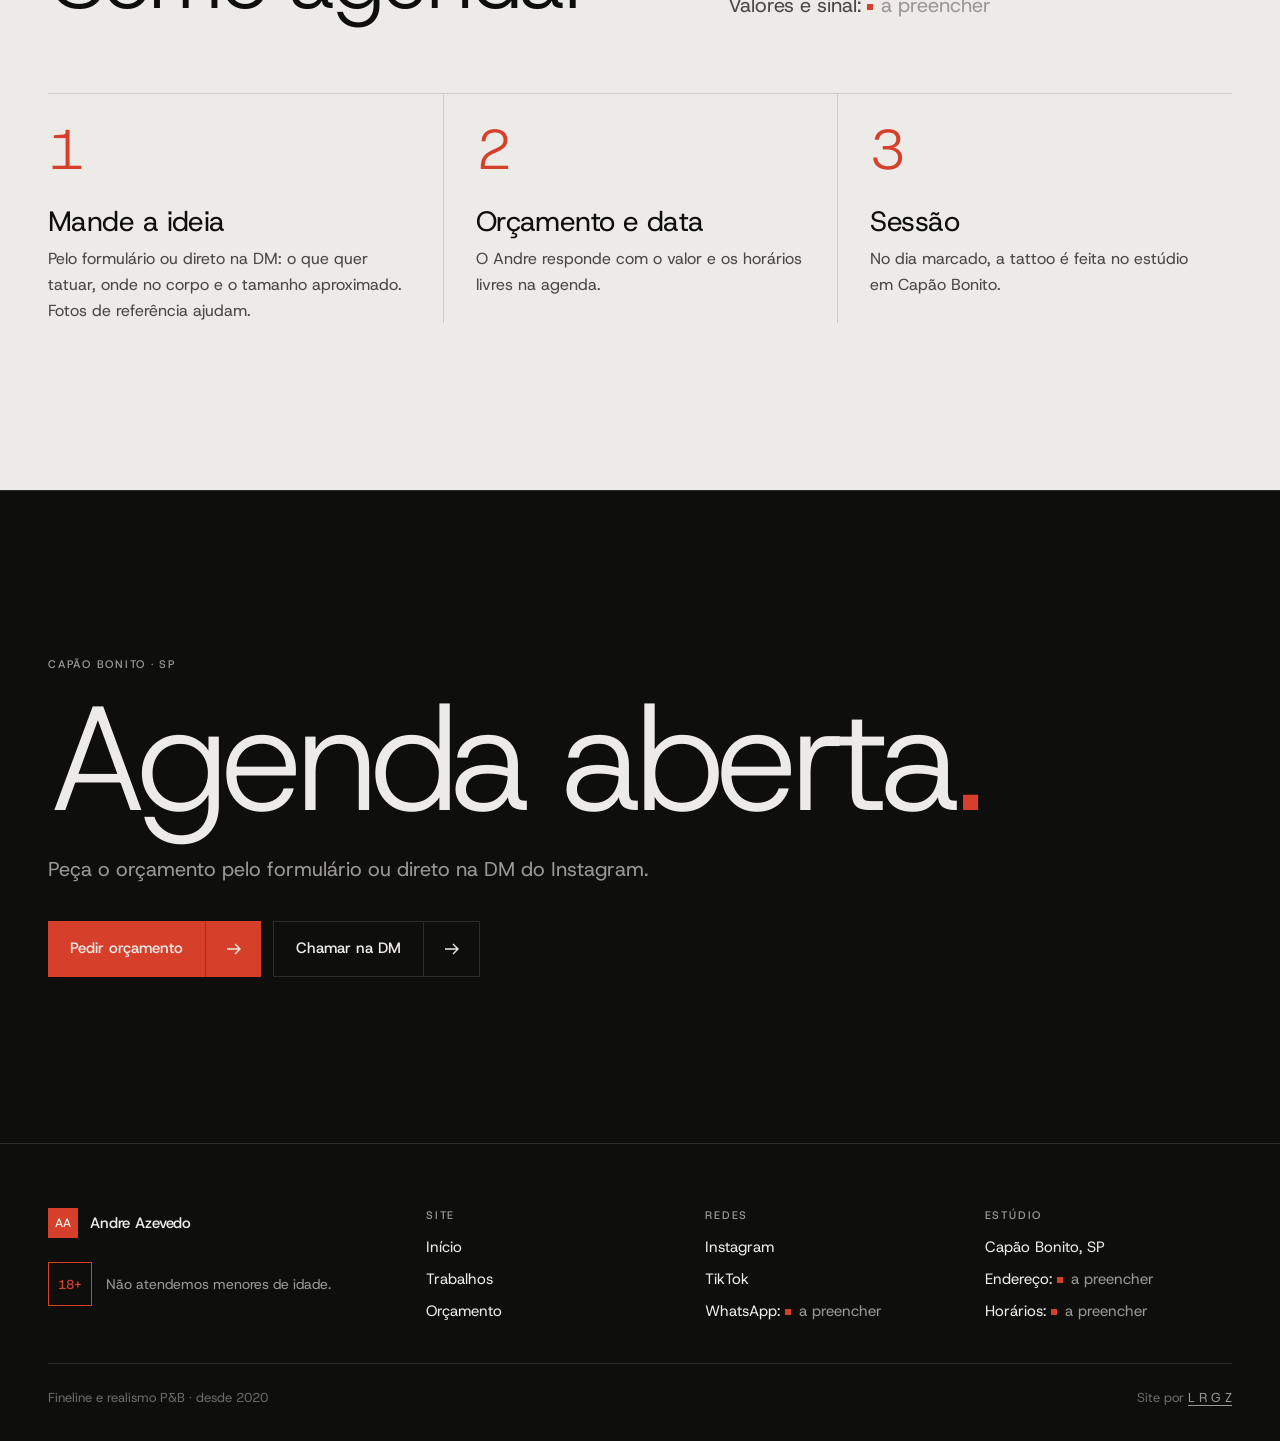
==== commit 4126ecf5: "Identidade v2: preto minimalista + vermelhão, Host Grotesk, foto em cor - Sai o traço sob o nome e o" ====
--- a/index.html
+++ b/index.html
@@ -6,47 +6,48 @@
 <title>Andre Azevedo · Tatuagem fineline e realismo P&B em Capão Bonito</title>
 <meta name="description" content="Andre Azevedo tatua fineline delicado e realismo preto e branco em Capão Bonito, SP, desde 2020. Agenda aberta: peça seu orçamento.">
 <meta name="robots" content="noindex">
-<meta name="theme-color" content="#efeeea">
+<meta name="theme-color" content="#0e0e0d">
 <meta property="og:type" content="website">
 <meta property="og:title" content="Andre Azevedo · Tatuagem fineline e realismo P&B em Capão Bonito">
 <meta property="og:description" content="Andre Azevedo tatua fineline delicado e realismo preto e branco em Capão Bonito, SP, desde 2020. Agenda aberta: peça seu orçamento.">
 <meta property="og:image" content="https://azeugral.github.io/andre-azevedo/og-andre.jpg">
 <meta property="og:locale" content="pt_BR">
-<link rel="icon" href="favicon.svg" type="image/svg+xml">
+<link rel="icon" href="favicon.ico" sizes="any">
+<link rel="icon" href="assets/img/icone-512.png" type="image/png">
 <link rel="apple-touch-icon" href="assets/img/icone-180.png">
 <link rel="preconnect" href="https://fonts.googleapis.com">
 <link rel="preconnect" href="https://fonts.gstatic.com" crossorigin>
-<link rel="stylesheet" href="https://fonts.googleapis.com/css2?family=Bodoni+Moda:opsz,wght@6..96,400..700&family=IBM+Plex+Mono:wght@400;500&family=IBM+Plex+Sans:wght@400;500&display=swap">
-<link rel="stylesheet" href="assets/css/site.css?v=2">
+<link rel="stylesheet" href="https://fonts.googleapis.com/css2?family=Host+Grotesk:wght@300..600&display=swap">
+<link rel="stylesheet" href="assets/css/site.css?v=3">
 </head>
 <body>
 <a class="sr" href="#conteudo">Pular para o conteúdo</a>
 <header class="topo">
   <div class="wrap">
-    <a class="marca" href="./" aria-label="Andre Azevedo, início"><span class="regua" aria-hidden="true"><i></i><i></i><i></i><i></i><i></i></span><b>Andre Azevedo</b></a>
+    <a class="marca" href="./" aria-label="Andre Azevedo, início"><span class="mono" aria-hidden="true">AA</span><b>Andre Azevedo</b></a>
     <nav class="menu" aria-label="Principal"><a href="./" aria-current="page">Início</a><a href="trabalhos.html">Trabalhos</a><a href="index.html#sobre">Sobre</a><a href="orcamento.html">Orçamento</a></nav>
     <button class="abrir" type="button" aria-expanded="false" aria-controls="gaveta" aria-label="Menu"><i></i><i></i></button>
   </div>
 </header>
-<nav class="gaveta" id="gaveta" aria-label="Menu do celular"><a href="./" aria-current="page">Início</a><a href="trabalhos.html">Trabalhos</a><a href="index.html#sobre">Sobre</a><a href="orcamento.html">Orçamento</a><span class="rot">Capão Bonito · SP</span></nav>
-<div class="progresso" aria-hidden="true"><i></i><i></i><i></i><i></i><i></i></div>
+<nav class="gaveta" id="gaveta" aria-label="Menu do celular"><a href="./" aria-current="page">Início</a><a href="trabalhos.html">Trabalhos</a><a href="index.html#sobre">Sobre</a><a href="orcamento.html">Orçamento</a><span class="rot">Capão Bonito · SP · desde 2020</span></nav>
+<div class="progresso" aria-hidden="true"><i></i></div>
 <main id="conteudo">
 <section class="abertura" aria-labelledby="nome">
-  <div class="wrap">
+  <div class="wrap ab-grade">
     <div class="ab-texto">
       <p class="ab-status rot"><i aria-hidden="true"></i>Agenda aberta</p>
       <h1 class="nome" id="nome"><span><em>Andre</em></span><span><em>Azevedo</em></span></h1>
-      <svg class="traco" viewBox="0 0 520 24" preserveAspectRatio="none" aria-hidden="true"><path pathLength="1" d="M0 14 C60 14 90 6 150 8 S260 20 330 14 S440 4 520 10"/></svg>
       <p class="lead">Tatuagem delicada em fineline e realismo em preto e branco. Capão Bonito, SP, desde 2020.</p>
-      <div class="ab-acoes">
-        <a class="btn" href="orcamento.html">Pedir orçamento</a>
-        <a class="link" href="trabalhos.html">Ver trabalhos <span aria-hidden="true">&rarr;</span></a>
+      <div class="acoes">
+        <a class="btn" href="orcamento.html"><span>Pedir orçamento</span><i><svg viewBox="0 0 18 18" aria-hidden="true"><path d="M2 9h13M10 4l5 5-5 5"/></svg></i></a>
+        <a class="btn linha" href="trabalhos.html"><span>Ver trabalhos</span><i><svg viewBox="0 0 18 18" aria-hidden="true"><path d="M2 9h13M10 4l5 5-5 5"/></svg></i></a>
       </div>
     </div>
     <figure class="ab-foto">
-      <img src="assets/img/andre-700.webp" srcset="assets/img/andre-700.webp 700w, assets/img/andre-1300.webp 1300w" sizes="(min-width:860px) 40vw, 100vw" alt="Andre Azevedo tatuando, em preto e branco" width="700" height="812" fetchpriority="high">
-      <div class="faixas" aria-hidden="true"><i></i><i></i><i></i><i></i><i></i></div>
-      <figcaption class="rot">Andre Azevedo</figcaption>
+      <div class="decalque"><div class="quadro">
+        <img src="assets/img/andre-700.webp" srcset="assets/img/andre-700.webp 700w, assets/img/andre-1300.webp 1300w" sizes="(min-width:860px) 36vw, 100vw" alt="Andre Azevedo tatuando" width="700" height="812" fetchpriority="high">
+      </div></div>
+      <figcaption><span class="rot">Andre Azevedo</span><span class="rot">@andreazevedotattoo</span></figcaption>
     </figure>
   </div>
   <div class="wrap">
@@ -58,15 +59,15 @@
   </div>
 </section>
 
-<section class="secao escuro" aria-labelledby="t-recentes">
+<section class="secao" aria-labelledby="t-recentes">
   <div class="wrap">
     <div class="cab">
-      <p class="rot cinza">Portfólio</p>
+      <p class="rot">Portfólio</p>
       <h2 id="t-recentes" data-rv>Trabalhos recentes</h2>
       <p class="lead" data-rv>Fotos dos trabalhos feitos pelo Andre. Toque numa foto para ampliar.</p>
     </div>
     <div class="grade" data-grade data-limite="8"></div>
-    <p class="mais"><a class="link" href="trabalhos.html">Ver todos os trabalhos <span aria-hidden="true">&rarr;</span></a></p>
+    <p class="mais"><a class="link" href="trabalhos.html"><span>Ver todos os trabalhos</span><svg viewBox="0 0 18 18" aria-hidden="true"><path d="M2 9h13M10 4l5 5-5 5"/></svg></a></p>
   </div>
 </section>
 
@@ -79,92 +80,90 @@
     </div>
     <div class="estilos">
       <article class="estilo" data-rv>
-        <div>
-          <div class="tit"><h3>Fineline</h3><a class="rot" href="trabalhos.html?estilo=fineline">Ver todos &rarr;</a></div>
-          <div class="amostra-fio" aria-hidden="true"></div>
-          <p>Traço fino e delicado: letterings, flores, símbolos pequenos e composições leves.</p>
-        </div>
+        <div class="tit"><h3>Fineline</h3><a class="link" href="trabalhos.html?estilo=fineline"><span>Ver todos</span><svg viewBox="0 0 18 18" aria-hidden="true"><path d="M2 9h13M10 4l5 5-5 5"/></svg></a></div>
+        <p>Traço fino e delicado: letterings, flores, símbolos pequenos e composições leves.</p>
         <div class="amostra" data-amostra="fineline" data-ids="aa-53,aa-48,aa-09"></div>
       </article>
       <article class="estilo" data-rv>
-        <div>
-          <div class="tit"><h3>Realismo P&amp;B</h3><a class="rot" href="trabalhos.html?estilo=realismo">Ver todos &rarr;</a></div>
-          <div class="amostra-grad" aria-hidden="true"></div>
-          <p>Retratos, animais e figuras em preto e cinza, com volume e sombra.</p>
-        </div>
+        <div class="tit"><h3>Realismo P&amp;B</h3><a class="link" href="trabalhos.html?estilo=realismo"><span>Ver todos</span><svg viewBox="0 0 18 18" aria-hidden="true"><path d="M2 9h13M10 4l5 5-5 5"/></svg></a></div>
+        <p>Retratos, animais e figuras em preto e cinza, com volume e sombra.</p>
         <div class="amostra" data-amostra="realismo" data-ids="aa-17,aa-19,aa-62"></div>
       </article>
     </div>
   </div>
 </section>
 
-<section class="secao escuro" id="sobre" aria-labelledby="t-sobre">
+<section class="secao" id="sobre" aria-labelledby="t-sobre">
   <div class="wrap sobre">
     <figure data-rv>
-      <img src="assets/img/processo-640.webp" alt="Andre tatuando um Jesus em realismo" loading="lazy" width="640" height="1136">
-      <figcaption class="rot cinza">No processo</figcaption>
+      <div class="decalque"><div class="quadro"><img src="assets/img/processo-640.webp" alt="Andre tatuando um Jesus em realismo" loading="lazy" width="640" height="1136"></div></div>
+      <figcaption class="rot">No processo</figcaption>
     </figure>
     <div>
-      <p class="rot cinza" data-rv>Sobre</p>
-      <h2 id="t-sobre" class="sobre-tit" data-rv>Andre Azevedo</h2>
+      <p class="rot" data-rv>Sobre</p>
+      <h2 id="t-sobre" data-rv>Andre Azevedo</h2>
       <p class="lead" data-rv>Tatuador em Capão Bonito, no interior de São Paulo, desde 2020. Trabalha com fineline delicado e com realismo em preto e branco.</p>
       <ul class="fatos" data-rv>
         <li><span>Cidade</span><span>Capão Bonito, SP</span></li>
         <li><span>Tatua desde</span><span>2020</span></li>
         <li><span>Estilos</span><span>Fineline · Realismo P&amp;B</span></li>
         <li><span>Idade</span><span>Só maiores de 18 anos</span></li>
-        <li><span>Estúdio</span><span class="a-confirmar">Endereço a confirmar</span></li>
+        <li><span>Estúdio</span><em class="a-preencher">a preencher</em></li>
+        <li><span>Horários</span><em class="a-preencher">a preencher</em></li>
+        <li><span>WhatsApp</span><em class="a-preencher">a preencher</em></li>
       </ul>
     </div>
   </div>
 </section>
 
-<section class="secao" aria-labelledby="t-agendar">
+<section class="secao claro" aria-labelledby="t-agendar">
   <div class="wrap">
     <div class="cab">
       <p class="rot">Agendamento</p>
       <h2 id="t-agendar" data-rv>Como agendar</h2>
+      <p class="lead" data-rv>Valores e sinal: <em class="a-preencher">a preencher</em></p>
     </div>
     <ol class="passos">
       <li data-rv>
-        <svg class="tom" viewBox="0 0 40 40" aria-hidden="true"><rect width="40" height="40" fill="#bdbab3"/></svg>
+        <span class="n" aria-hidden="true">1</span>
         <div><h3>Mande a ideia</h3><p>Pelo formulário ou direto na DM: o que quer tatuar, onde no corpo e o tamanho aproximado. Fotos de referência ajudam.</p></div>
       </li>
       <li data-rv>
-        <svg class="tom" viewBox="0 0 40 40" aria-hidden="true"><rect width="40" height="40" fill="#5e5c58"/></svg>
+        <span class="n" aria-hidden="true">2</span>
         <div><h3>Orçamento e data</h3><p>O Andre responde com o valor e os horários livres na agenda.</p></div>
       </li>
       <li data-rv>
-        <svg class="tom" viewBox="0 0 40 40" aria-hidden="true"><rect width="40" height="40" fill="#141413"/></svg>
+        <span class="n" aria-hidden="true">3</span>
         <div><h3>Sessão</h3><p>No dia marcado, a tattoo é feita no estúdio em Capão Bonito.</p></div>
       </li>
     </ol>
   </div>
 </section>
 
-<section class="secao escuro chamada" aria-labelledby="t-chamada">
+<section class="secao chamada" aria-labelledby="t-chamada">
   <div class="wrap">
-    <p class="rot cinza" data-rv>Capão Bonito · SP</p>
-    <h2 id="t-chamada" data-rv>Agenda aberta.</h2>
+    <p class="rot" data-rv>Capão Bonito · SP</p>
+    <h2 id="t-chamada" data-rv>Agenda aberta<i>.</i></h2>
     <p class="lead" data-rv>Peça o orçamento pelo formulário ou direto na DM do Instagram.</p>
     <div class="acoes" data-rv>
-      <a class="btn" href="orcamento.html">Pedir orçamento</a>
-      <a class="btn vazado" data-dm href="https://www.instagram.com/andreazevedotattoo/" target="_blank" rel="noopener">Chamar na DM</a>
+      <a class="btn" href="orcamento.html"><span>Pedir orçamento</span><i><svg viewBox="0 0 18 18" aria-hidden="true"><path d="M2 9h13M10 4l5 5-5 5"/></svg></i></a>
+      <a class="btn linha" data-dm href="https://www.instagram.com/andreazevedotattoo/" target="_blank" rel="noopener"><span>Chamar na DM</span><i><svg viewBox="0 0 18 18" aria-hidden="true"><path d="M2 9h13M10 4l5 5-5 5"/></svg></i></a>
     </div>
   </div>
 </section>
 </main>
 <footer class="rodape">
   <div class="wrap">
-    <a class="marca" href="./"><span class="regua" aria-hidden="true"><i></i><i></i><i></i><i></i><i></i></span><b>Andre Azevedo</b></a>
-    <nav aria-label="Rodapé">
-      <a href="trabalhos.html">Trabalhos</a>
-      <a href="orcamento.html">Orçamento</a>
-      <a href="https://www.instagram.com/andreazevedotattoo/" target="_blank" rel="noopener">Instagram</a>
-      <a href="https://www.tiktok.com/@andreazevedotattoo" target="_blank" rel="noopener">TikTok</a>
-    </nav>
-    <p class="aviso18"><b>18+</b>Não atendemos menores de idade</p>
-    <div class="base"><span>Fineline e realismo P&amp;B · Capão Bonito, SP · desde 2020</span><span>Site por <a href="https://lrgz.com.br" target="_blank" rel="noopener">L R G Z</a></span></div>
+    <div class="colunas">
+      <div>
+        <a class="marca" href="./"><span class="mono" aria-hidden="true">AA</span><b>Andre Azevedo</b></a>
+        <p class="aviso18" style="margin-top:24px"><b>18+</b>Não atendemos menores de idade.</p>
+      </div>
+      <div><h4>Site</h4><ul><li><a href="./">Início</a></li><li><a href="trabalhos.html">Trabalhos</a></li><li><a href="orcamento.html">Orçamento</a></li></ul></div>
+      <div><h4>Redes</h4><ul><li><a href="https://www.instagram.com/andreazevedotattoo/" target="_blank" rel="noopener">Instagram</a></li><li><a href="https://www.tiktok.com/@andreazevedotattoo" target="_blank" rel="noopener">TikTok</a></li><li>WhatsApp: <em class="a-preencher">a preencher</em></li></ul></div>
+      <div><h4>Estúdio</h4><ul><li>Capão Bonito, SP</li><li>Endereço: <em class="a-preencher">a preencher</em></li><li>Horários: <em class="a-preencher">a preencher</em></li></ul></div>
+    </div>
+    <div class="base"><span>Fineline e realismo P&amp;B · desde 2020</span><span>Site por <a href="https://lrgz.com.br" target="_blank" rel="noopener">L R G Z</a></span></div>
   </div>
 </footer>
 <div class="lb" role="dialog" aria-modal="true" aria-label="Foto ampliada" aria-hidden="true">
@@ -172,7 +171,7 @@
   <div class="lb-palco"><img alt=""></div>
   <div class="lb-base"><button type="button" data-ant aria-label="Anterior">&larr;</button><span class="rot" data-leg></span><button type="button" data-prox aria-label="Próxima">&rarr;</button></div>
 </div>
-<script src="assets/js/obras.js?v=2"></script>
-<script src="assets/js/site.js?v=2"></script>
+<script src="assets/js/obras.js?v=3"></script>
+<script src="assets/js/site.js?v=3"></script>
 </body>
 </html>
--- a/assets/css/site.css
+++ b/assets/css/site.css
@@ -1,262 +1,262 @@
-/* Andre Azevedo — régua de diluição
-   papel → cinzas de diluição → preto. Bodoni Moda (haste grossa + fio = realismo + fineline). */
+/* Andre Azevedo — preto minimalista + vermelhão
+   Base preta, texto osso, um vermelho só (o da camiseta da foto dele).
+   Host Grotesk em tudo. Assinatura: cantos de decalque (as marcas de
+   alinhamento do stencil) nas fotos e o botão em duas células. */
 :root{
-  --papel:#efeeea;
-  --d1:#dedcd6;
-  --d2:#bdbab3;
-  --d3:#8f8c86;
-  --d4:#5e5c58;
-  --d5:#33322f;
-  --tinta:#141413;
-  --fio:rgba(20,20,19,.16);
+  --preto:#0e0e0d;
+  --preto2:#161615;
+  --linha:rgba(236,235,231,.14);
+  --osso:#ecebe7;
+  --cinza:#9a9893;
+  --cinza2:#6c6a66;
+  --verm:#d6402b;
+  --verm2:#b8331f;
   --ease:cubic-bezier(.16,.84,.32,1);
-  --serif:"Bodoni Moda",Didot,"Times New Roman",serif;
-  --sans:"IBM Plex Sans",system-ui,sans-serif;
-  --mono:"IBM Plex Mono",ui-monospace,monospace;
+  --fonte:"Host Grotesk",system-ui,sans-serif;
   --g:clamp(16px,4.5vw,48px);
-  --max:1240px;
+  --max:1280px;
 }
 *,*::before,*::after{box-sizing:border-box}
-html{-webkit-text-size-adjust:100%;scroll-behavior:smooth}
+html{-webkit-text-size-adjust:100%;scroll-behavior:smooth;background:var(--preto)}
 @media (prefers-reduced-motion:reduce){html{scroll-behavior:auto}}
-body{margin:0;background:var(--papel);color:var(--tinta);font:400 16px/1.6 var(--sans);overflow-x:hidden;-webkit-font-smoothing:antialiased}
+body{margin:0;background:var(--preto);color:var(--osso);font:400 16px/1.6 var(--fonte);overflow-x:hidden;-webkit-font-smoothing:antialiased}
 img{display:block;max-width:100%;height:auto}
 a{color:inherit}
 button,input,select,textarea{font:inherit;color:inherit}
-::selection{background:var(--tinta);color:var(--papel)}
-:focus-visible{outline:2px solid currentColor;outline-offset:3px}
+::selection{background:var(--verm);color:var(--osso)}
+:focus-visible{outline:1px solid var(--verm);outline-offset:4px}
 .sr{position:absolute;width:1px;height:1px;overflow:hidden;clip:rect(0 0 0 0);white-space:nowrap}
 .wrap{width:100%;max-width:var(--max);margin:0 auto;padding:0 var(--g)}
 
 /* ---------- tipografia ---------- */
-.rot{font:500 11px/1.4 var(--mono);letter-spacing:.14em;text-transform:uppercase}
-h1,h2,h3{font-family:var(--serif);font-weight:500;line-height:1.02;letter-spacing:-.01em;margin:0;font-optical-sizing:auto}
-h2{font-size:clamp(34px,7.4vw,72px)}
-h3{font-size:clamp(24px,4.4vw,34px)}
+.rot{font:500 11px/1.4 var(--fonte);letter-spacing:.16em;text-transform:uppercase;color:var(--cinza)}
+h1,h2,h3{font-family:var(--fonte);font-weight:300;line-height:1;letter-spacing:-.035em;margin:0}
+h2{font-size:clamp(38px,7.6vw,84px)}
+h3{font-size:clamp(22px,3.2vw,28px);font-weight:400;letter-spacing:-.02em}
 p{margin:0 0 1em}
-.lead{font-size:clamp(17px,2.2vw,20px);line-height:1.55;max-width:34em}
-
-/* ---------- régua (marca) ---------- */
-.regua{display:inline-flex;height:14px;gap:0}
-.regua i{display:block;width:6px;height:100%}
-.regua i:nth-child(1){background:var(--d1)}
-.regua i:nth-child(2){background:var(--d2)}
-.regua i:nth-child(3){background:var(--d3)}
-.regua i:nth-child(4){background:var(--d4)}
-.regua i:nth-child(5){background:var(--tinta)}
+.lead{font-size:clamp(17px,2vw,20px);line-height:1.55;max-width:32em;color:var(--osso)}
+.a-preencher{color:var(--cinza);font-style:normal}
+.a-preencher::before{content:"";display:inline-block;width:6px;height:6px;background:var(--verm);margin:0 8px 2px 0;vertical-align:middle}
 
 /* ---------- topo ---------- */
 .topo{position:fixed;inset:0 0 auto;z-index:50;transition:background .35s var(--ease),border-color .35s var(--ease),transform .45s var(--ease);border-bottom:1px solid transparent}
-.topo.solido{background:rgba(239,238,234,.94);backdrop-filter:blur(10px);-webkit-backdrop-filter:blur(10px);border-color:var(--fio)}
+.topo.solido{background:rgba(14,14,13,.9);backdrop-filter:blur(12px);-webkit-backdrop-filter:blur(12px);border-color:var(--linha)}
 .topo.some{transform:translateY(-100%)}
-.topo .wrap{display:flex;align-items:center;justify-content:space-between;height:64px;gap:16px}
+.topo .wrap{display:flex;align-items:center;justify-content:space-between;height:68px;gap:16px}
 .marca{display:flex;align-items:center;gap:12px;text-decoration:none}
-.marca b{font:600 15px/1 var(--serif);letter-spacing:.2em;text-transform:uppercase;white-space:nowrap}
-.menu{display:none;gap:28px;align-items:center}
-.menu a{text-decoration:none;font:500 12px/1 var(--mono);letter-spacing:.12em;text-transform:uppercase;position:relative;padding:6px 0}
-.menu a::after{content:"";position:absolute;left:0;right:0;bottom:0;height:1px;background:currentColor;transform:scaleX(0);transform-origin:right;transition:transform .35s var(--ease)}
-.menu a:hover::after,.menu a[aria-current]::after{transform:scaleX(1);transform-origin:left}
-.abrir{display:flex;flex-direction:column;justify-content:center;gap:6px;width:44px;height:44px;margin-right:-10px;background:none;border:0;padding:10px;cursor:pointer}
+.marca .mono{display:grid;place-items:center;width:30px;height:30px;background:var(--verm);color:var(--osso);font:500 12px/1 var(--fonte);letter-spacing:-.02em}
+.marca b{font:500 15px/1 var(--fonte);letter-spacing:-.01em;white-space:nowrap}
+.menu{display:none;gap:4px;align-items:center}
+.menu a{text-decoration:none;font:500 14px/1 var(--fonte);padding:10px 14px;color:var(--cinza);transition:color .3s var(--ease)}
+.menu a:hover,.menu a[aria-current]{color:var(--osso)}
+.menu a[aria-current]::before{content:"";display:inline-block;width:5px;height:5px;background:var(--verm);margin:0 8px 2px 0;vertical-align:middle}
+.abrir{display:flex;flex-direction:column;justify-content:center;gap:7px;width:48px;height:48px;margin-right:-12px;background:none;border:0;padding:12px;cursor:pointer}
 .abrir i{display:block;height:1px;background:currentColor;transition:transform .35s var(--ease)}
-.abrir[aria-expanded=true] i:first-child{transform:translateY(3.5px) rotate(45deg)}
-.abrir[aria-expanded=true] i:last-child{transform:translateY(-3.5px) rotate(-45deg)}
-.gaveta{position:fixed;inset:64px 0 0;z-index:49;background:var(--tinta);color:var(--papel);padding:32px var(--g);display:flex;flex-direction:column;gap:4px;clip-path:inset(0 0 100% 0);transition:clip-path .5s var(--ease);visibility:hidden}
+.abrir[aria-expanded=true] i:first-child{transform:translateY(4px) rotate(45deg)}
+.abrir[aria-expanded=true] i:last-child{transform:translateY(-4px) rotate(-45deg)}
+.gaveta{position:fixed;inset:68px 0 0;z-index:49;background:var(--preto);padding:24px var(--g) 32px;display:flex;flex-direction:column;clip-path:inset(0 0 100% 0);transition:clip-path .55s var(--ease);visibility:hidden}
 .gaveta.aberta{clip-path:inset(0);visibility:visible}
-.gaveta a{font:500 clamp(34px,10vw,56px)/1.15 var(--serif);text-decoration:none;padding:6px 0;border-bottom:1px solid rgba(239,238,234,.12)}
-.gaveta .rot{margin-top:auto;opacity:.6}
+.gaveta a{font:300 clamp(36px,11vw,56px)/1.1 var(--fonte);letter-spacing:-.035em;text-decoration:none;padding:12px 0;border-bottom:1px solid var(--linha);display:flex;justify-content:space-between;align-items:center}
+.gaveta a::after{content:"";width:8px;height:8px;background:var(--verm);opacity:0;transition:opacity .3s var(--ease)}
+.gaveta a[aria-current]::after{opacity:1}
+.gaveta .rot{margin-top:auto}
 @media (min-width:860px){.menu{display:flex}.abrir,.gaveta{display:none}}
 
-/* ---------- botões: retos, sombra dura ---------- */
-.btn{--s:var(--d3);display:inline-flex;align-items:center;justify-content:center;gap:12px;min-height:52px;padding:0 24px;border:1px solid var(--tinta);background:var(--tinta);color:var(--papel);text-decoration:none;font:500 13px/1 var(--mono);letter-spacing:.1em;text-transform:uppercase;box-shadow:5px 5px 0 var(--s);transition:transform .32s var(--ease),box-shadow .32s var(--ease),background .32s var(--ease),color .32s var(--ease);cursor:pointer;-webkit-tap-highlight-color:transparent}
-.btn:hover{transform:translate(-2px,-2px);box-shadow:7px 7px 0 var(--s)}
-.btn:active{transform:translate(3px,3px);box-shadow:2px 2px 0 var(--s);transition-duration:.12s}
-.btn.vazado{background:transparent;color:var(--tinta)}
-.btn.vazado:hover{background:var(--tinta);color:var(--papel)}
-.escuro .btn{background:var(--papel);color:var(--tinta);border-color:var(--papel);--s:var(--d4)}
-.escuro .btn.vazado{background:transparent;color:var(--papel)}
-.escuro .btn.vazado:hover{background:var(--papel);color:var(--tinta)}
-.btn svg{width:16px;height:16px;flex:none}
-.link{font:500 12px/1.4 var(--mono);letter-spacing:.12em;text-transform:uppercase;text-decoration:none;display:inline-flex;gap:10px;align-items:center;padding:8px 0;border-bottom:1px solid currentColor;transition:gap .35s var(--ease)}
-.link:hover{gap:16px}
+/* ---------- botões: duas células, rótulo + seta ---------- */
+.btn{position:relative;display:inline-flex;align-items:stretch;min-height:56px;text-decoration:none;font:500 15px/1 var(--fonte);cursor:pointer;border:0;padding:0;background:none;color:var(--osso);-webkit-tap-highlight-color:transparent}
+.btn>span{display:flex;align-items:center;padding:0 22px;background:var(--verm);position:relative;overflow:hidden;z-index:0;transition:color .4s var(--ease)}
+.btn>span::before{content:"";position:absolute;inset:0;background:var(--osso);transform:translateY(101%);transition:transform .45s var(--ease);z-index:-1}
+.btn>i{display:grid;place-items:center;width:56px;background:var(--verm);border-left:1px solid rgba(14,14,13,.3);overflow:hidden;transition:background .4s var(--ease),border-color .4s var(--ease)}
+.btn svg{width:18px;height:18px;fill:none;stroke:currentColor;stroke-width:1.4}
+.btn>span,.btn>i{transition:color .4s var(--ease),background .4s var(--ease),transform .2s var(--ease)}
+@media (hover:hover){
+  .btn:hover>span{color:var(--preto)}
+  .btn:hover>span::before{transform:none}
+  .btn:hover>i{background:var(--verm2)}
+  .btn:hover svg{animation:passa .65s var(--ease)}
+}
+.btn:active>span,.btn:active>i{transform:translateY(2px)}
+@keyframes passa{0%{transform:none}45%{transform:translateX(170%)}46%{transform:translateX(-170%)}100%{transform:none}}
+/* contorno: ação secundária */
+.btn.linha>span,.btn.linha>i{background:transparent;border:1px solid var(--linha)}
+.btn.linha>i{border-left:0}
+@media (hover:hover){.btn.linha:hover>i{background:var(--verm);border-color:var(--verm)}}
+.acoes{display:flex;flex-wrap:wrap;gap:12px}
+/* link de texto */
+.link{font:500 15px/1.4 var(--fonte);text-decoration:none;display:inline-flex;gap:10px;align-items:center;padding:10px 0;color:var(--osso)}
+.link svg{width:16px;height:16px;fill:none;stroke:var(--verm);stroke-width:1.5;transition:transform .4s var(--ease)}
+.link span{background:linear-gradient(currentColor,currentColor) 0 100%/0 1px no-repeat;transition:background-size .45s var(--ease)}
+.link:hover span{background-size:100% 1px}
+.link:hover svg{transform:translateX(4px)}
+
+/* ---------- cantos de decalque (marcas de alinhamento do stencil) ---------- */
+.decalque{position:relative}
+.decalque::before,.decalque::after{content:"";position:absolute;width:18px;height:18px;border:0 solid var(--verm);z-index:2;pointer-events:none}
+.decalque::before{top:-7px;left:-7px;border-top-width:1px;border-left-width:1px}
+.decalque::after{bottom:-7px;right:-7px;border-bottom-width:1px;border-right-width:1px}
 
 /* ---------- abertura ---------- */
-.abertura{position:relative;padding:96px 0 0;min-height:100svh;display:flex;flex-direction:column}
-.abertura .wrap{display:grid;gap:28px;flex:1}
-.abertura .wrap+.wrap{display:block;flex:none}
-.ab-texto{display:flex;flex-direction:column;justify-content:flex-end;gap:22px;position:relative;z-index:2}
-.ab-status{display:flex;align-items:center;gap:10px}
-.ab-status i{width:8px;height:8px;background:var(--tinta)}
-.nome{font-size:clamp(60px,17vw,168px);line-height:.86;letter-spacing:-.025em;font-weight:500}
-.nome span{display:block;overflow:hidden;padding-bottom:.06em}
+.abertura{position:relative;padding:108px 0 0;min-height:100svh;display:flex;flex-direction:column}
+.ab-grade{display:grid;gap:40px;flex:1;align-content:end}
+.ab-texto{display:flex;flex-direction:column;gap:26px;position:relative;z-index:2}
+.ab-status{display:flex;align-items:center;gap:10px;color:var(--osso);margin:0}
+.ab-status i{width:7px;height:7px;background:var(--verm)}
+.nome{font-size:clamp(64px,17.5vw,184px);line-height:.88;letter-spacing:-.055em;font-weight:300}
+.nome span{display:block;overflow:hidden;padding-bottom:.1em;margin-bottom:-.1em}
 .nome span em{display:block;font-style:normal;transform:translateY(105%);transition:transform 1.1s var(--ease)}
-.nome span:nth-child(2) em{transition-delay:.1s}
+.nome span:nth-child(2) em{transition-delay:.09s}
 .pronto .nome span em{transform:none}
-.traco{width:100%;max-width:520px;height:24px;overflow:visible;color:var(--tinta)}
-.traco path{fill:none;stroke:currentColor;stroke-width:1;stroke-dasharray:1;stroke-dashoffset:1;transition:stroke-dashoffset 1.8s var(--ease) .5s}
-.pronto .traco path{stroke-dashoffset:0}
-.ab-texto .lead{opacity:0;transform:translateY(14px);transition:opacity .9s var(--ease) .55s,transform .9s var(--ease) .55s}
-.ab-acoes{display:flex;flex-wrap:wrap;gap:14px 18px;opacity:0;transform:translateY(14px);transition:opacity .9s var(--ease) .7s,transform .9s var(--ease) .7s}
-.pronto .ab-texto .lead,.pronto .ab-acoes{opacity:1;transform:none}
-.ab-foto{position:relative;margin:0;aspect-ratio:4/5;max-height:72svh;width:100%;overflow:hidden;background:var(--d1);justify-self:end}
-.ab-foto img{width:100%;height:100%;object-fit:cover;object-position:50% 30%;transform:scale(1.08);transition:transform 1.8s var(--ease)}
+.ab-texto .lead{margin:0;color:var(--cinza)}
+.ab-texto .lead,.ab-texto .acoes{opacity:0;transform:translateY(14px);transition:opacity .9s var(--ease) .45s,transform .9s var(--ease) .45s}
+.ab-texto .acoes{transition-delay:.58s}
+.pronto .ab-texto .lead,.pronto .ab-texto .acoes{opacity:1;transform:none}
+.ab-foto{margin:0;width:100%}
+.ab-foto .quadro{aspect-ratio:4/5;overflow:hidden;background:var(--preto2);clip-path:inset(100% 0 0 0);transition:clip-path 1.2s var(--ease) .15s}
+.pronto .ab-foto .quadro{clip-path:inset(0)}
+.ab-foto img{width:100%;height:100%;object-fit:cover;object-position:50% 28%;transform:scale(1.1);transition:transform 1.8s var(--ease) .15s}
 .pronto .ab-foto img{transform:none}
-/* faixas de diluição que se abrem sobre a foto */
-.faixas{position:absolute;inset:0;display:grid;grid-template-columns:repeat(5,1fr);pointer-events:none}
-.faixas i{transform-origin:top;transition:transform .9s var(--ease)}
-.faixas i:nth-child(1){background:var(--d1);transition-delay:.05s}
-.faixas i:nth-child(2){background:var(--d2);transition-delay:.12s}
-.faixas i:nth-child(3){background:var(--d3);transition-delay:.19s}
-.faixas i:nth-child(4){background:var(--d4);transition-delay:.26s}
-.faixas i:nth-child(5){background:var(--tinta);transition-delay:.33s}
-.pronto .faixas i{transform:scaleY(0)}
-.ab-foto figcaption{position:absolute;left:0;bottom:0;background:var(--papel);padding:10px 14px 0 0}
-.ab-rodape{display:flex;justify-content:space-between;align-items:flex-end;gap:16px;padding:28px 0 24px;border-top:1px solid var(--fio);margin-top:36px}
-.ab-rodape .rot{color:var(--d4)}
+.ab-foto figcaption{display:flex;justify-content:space-between;margin-top:16px}
+.ab-rodape{display:grid;grid-template-columns:repeat(3,auto);justify-content:space-between;gap:16px;padding:24px 0;border-top:1px solid var(--linha);margin-top:48px}
 @media (min-width:860px){
-  .abertura{padding-top:112px}
-  .abertura .wrap:first-child{grid-template-columns:1.25fr .75fr;align-items:end;gap:48px}
-  .ab-foto{max-height:none}
-  .ab-texto{padding-bottom:8px}
+  .abertura{padding-top:128px}
+  .ab-grade{grid-template-columns:1.3fr .7fr;align-items:end;gap:64px}
 }
 
 /* ---------- seções ---------- */
-.secao{padding:clamp(80px,13vw,160px) 0}
-.escuro{background:var(--tinta);color:var(--papel)}
-.escuro .rot.cinza{color:var(--d3)}
-.cab{display:grid;gap:18px;margin-bottom:clamp(36px,6vw,64px)}
-.cab .rot{display:flex;align-items:center;gap:12px}
-.cab .rot::before{content:"";width:28px;height:1px;background:currentColor}
-@media (min-width:860px){.cab{grid-template-columns:1fr 1fr;align-items:end;gap:48px}.cab .rot{grid-column:1/-1}}
-
-/* ---------- dois estilos ---------- */
-.estilos{display:grid;gap:0;border-top:1px solid var(--fio)}
-.estilo{display:grid;gap:24px;padding:36px 0;border-bottom:1px solid var(--fio)}
-.estilo .tit{display:flex;align-items:baseline;justify-content:space-between;gap:16px}
-.estilo .tit .rot{color:var(--d4)}
-.estilo p{color:var(--d5);max-width:30em}
+.secao{padding:clamp(88px,13vw,168px) 0;border-top:1px solid var(--linha)}
+.claro{background:var(--osso);color:var(--preto);border-top:0}
+.claro .rot{color:var(--cinza2)}
+.claro .lead{color:var(--preto)}
+.cab{display:grid;gap:20px;margin-bottom:clamp(40px,6vw,72px)}
+.cab .rot b{font-weight:500;color:var(--verm);margin-right:8px}
+.cab .lead{color:var(--cinza);margin:0}
+.claro .cab .lead{color:#4a4945}
+@media (min-width:860px){.cab{grid-template-columns:1.1fr .9fr;align-items:end;gap:64px}.cab .rot{grid-column:1/-1}}
+
+/* ---------- estilos ---------- */
+.estilos{display:grid;gap:64px}
+.estilo{display:grid;gap:22px;align-content:start}
+.estilo .tit{display:flex;align-items:baseline;justify-content:space-between;gap:16px;padding-bottom:18px;border-bottom:1px solid var(--linha)}
+.estilo h3{font-size:clamp(32px,4.4vw,46px);font-weight:300;letter-spacing:-.04em}
+.estilo p{color:var(--cinza);max-width:28em;margin:0}
 .estilo .amostra{display:grid;grid-template-columns:repeat(3,1fr);gap:6px}
-.estilo .amostra a{display:block;aspect-ratio:4/5;overflow:hidden;background:var(--d1)}
-.estilo .amostra img{width:100%;height:100%;object-fit:cover;transition:transform .8s var(--ease)}
+.estilo .amostra a{display:block;aspect-ratio:4/5;overflow:hidden;background:var(--preto2)}
+.estilo .amostra img{width:100%;height:100%;object-fit:cover;transition:transform .9s var(--ease)}
 .estilo .amostra a:hover img{transform:scale(1.04)}
-.amostra-fio{height:1px;background:var(--tinta);margin:4px 0}
-.amostra-grad{height:10px;background:linear-gradient(90deg,var(--papel),var(--d2),var(--d4),var(--tinta))}
-@media (min-width:860px){
-  .estilo{grid-template-columns:.9fr 1.1fr;gap:48px;padding:48px 0;align-items:start}
-}
+@media (min-width:860px){.estilos{grid-template-columns:1fr 1fr;gap:56px}}
 
 /* ---------- grade de obras ---------- */
 .grade{display:grid;grid-template-columns:repeat(2,1fr);gap:6px}
 @media (min-width:640px){.grade{grid-template-columns:repeat(3,1fr);gap:8px}}
 @media (min-width:1024px){.grade{grid-template-columns:repeat(4,1fr)}}
-.obra{position:relative;display:block;width:100%;aspect-ratio:4/5;overflow:hidden;background:var(--d1);border:0;padding:0;cursor:zoom-in}
-.obra img{width:100%;height:100%;object-fit:cover;transition:transform .8s var(--ease),filter .6s var(--ease)}
-.obra figcaption,.obra .leg{position:absolute;left:0;right:0;bottom:0;padding:28px 12px 10px;background:linear-gradient(transparent,rgba(20,20,19,.72));color:var(--papel);text-align:left;font:500 10px/1.3 var(--mono);letter-spacing:.12em;text-transform:uppercase;opacity:0;transform:translateY(6px);transition:opacity .4s var(--ease),transform .4s var(--ease)}
+.obra{position:relative;display:block;width:100%;aspect-ratio:4/5;overflow:hidden;background:var(--preto2);border:0;padding:0;cursor:zoom-in;color:var(--osso)}
+.obra img{width:100%;height:100%;object-fit:cover;transition:transform .9s var(--ease)}
+.obra .leg{position:absolute;left:0;right:0;bottom:0;padding:32px 12px 12px;background:linear-gradient(transparent,rgba(14,14,13,.82));text-align:left;font:500 13px/1.35 var(--fonte);opacity:0;transform:translateY(6px);transition:opacity .4s var(--ease),transform .4s var(--ease)}
+.obra .leg small{display:block;color:var(--verm);font-size:10px;letter-spacing:.14em;text-transform:uppercase;margin-top:3px}
 @media (hover:hover){.obra:hover img{transform:scale(1.035)}.obra:hover .leg{opacity:1;transform:none}}
-.escuro .obra{background:var(--d5)}
+.mais{margin:40px 0 0}
 
 /* ---------- filtros ---------- */
-.filtros{display:flex;gap:0;border:1px solid var(--tinta);width:max-content;max-width:100%;margin-bottom:28px}
-.filtros button{background:none;border:0;padding:14px 16px;min-height:48px;font:500 11px/1 var(--mono);letter-spacing:.12em;text-transform:uppercase;cursor:pointer;transition:background .3s var(--ease),color .3s var(--ease);display:flex;gap:8px;align-items:center;white-space:nowrap}
-.filtros button+button{border-left:1px solid var(--tinta)}
-.filtros button[aria-pressed=true]{background:var(--tinta);color:var(--papel)}
-.filtros sup{font-size:9px;opacity:.6}
-@media (min-width:480px){.filtros button{padding:14px 20px}}
+.filtros{display:flex;gap:6px;flex-wrap:wrap;margin-bottom:28px}
+.filtros button{background:none;border:1px solid var(--linha);padding:0 16px;min-height:44px;font:500 14px/1 var(--fonte);cursor:pointer;transition:background .3s var(--ease),color .3s var(--ease),border-color .3s var(--ease);display:flex;gap:8px;align-items:center;white-space:nowrap;color:var(--cinza)}
+.filtros button:hover{color:var(--osso);border-color:var(--cinza2)}
+.filtros button[aria-pressed=true]{background:var(--osso);color:var(--preto);border-color:var(--osso)}
+.filtros sup{font-size:10px;color:var(--verm);top:0}
 
 /* ---------- sobre ---------- */
-.sobre{display:grid;gap:40px}
-.sobre figure{margin:0;position:relative;aspect-ratio:3/4;overflow:hidden;background:var(--d5)}
-.sobre figure img{width:100%;height:100%;object-fit:cover;filter:grayscale(1) contrast(1.05)}
-.sobre figure figcaption{position:absolute;right:0;bottom:0;background:var(--tinta);padding:10px 0 0 14px}
-.fatos{list-style:none;padding:0;margin:28px 0 0;border-top:1px solid rgba(239,238,234,.16)}
-.fatos li{display:grid;grid-template-columns:120px 1fr;gap:16px;padding:16px 0;border-bottom:1px solid rgba(239,238,234,.16)}
-.fatos li span:first-child{font:500 11px/1.6 var(--mono);letter-spacing:.12em;text-transform:uppercase;color:var(--d3)}
-@media (min-width:860px){.sobre{grid-template-columns:.8fr 1.2fr;gap:72px;align-items:center}}
+.sobre{display:grid;gap:48px}
+.sobre figure{margin:0}
+.sobre figure .quadro{aspect-ratio:4/5;overflow:hidden;background:var(--preto2)}
+.sobre figure img{width:100%;height:100%;object-fit:cover}
+.sobre figure figcaption{margin-top:16px}
+.sobre h2{margin:18px 0 24px}
+.sobre .lead{color:var(--cinza)}
+.fatos{list-style:none;padding:0;margin:32px 0 0;border-top:1px solid var(--linha)}
+.fatos li{display:grid;grid-template-columns:110px 1fr;gap:16px;padding:15px 0;border-bottom:1px solid var(--linha);font-size:15px}
+.fatos li>span:first-child{font:500 11px/1.9 var(--fonte);letter-spacing:.14em;text-transform:uppercase;color:var(--cinza)}
+@media (min-width:860px){.sobre{grid-template-columns:.85fr 1.15fr;gap:88px;align-items:center}}
 
 /* ---------- passos ---------- */
-.passos{list-style:none;margin:0;padding:0;display:grid;gap:0;counter-reset:p;border-top:1px solid var(--fio)}
-.passos li{display:grid;grid-template-columns:56px 1fr;align-content:start;align-items:start;gap:12px;padding:28px 0;border-bottom:1px solid var(--fio)}
-.passos .tom{display:block;width:40px;height:40px;margin-top:4px}
-.passos h3{margin-bottom:8px}
-.passos p{color:var(--d5);margin:0;max-width:32em}
-@media (min-width:860px){.passos{grid-template-columns:repeat(3,1fr);border-top:0}.passos li{grid-template-columns:1fr;padding:0 32px 0 0;border:0;gap:20px}.passos li+li{padding-left:32px;border-left:1px solid var(--fio)}}
+.passos{list-style:none;margin:0;padding:0;display:grid;border-top:1px solid rgba(14,14,13,.14)}
+.passos li{display:grid;grid-template-columns:52px 1fr;align-items:start;align-content:start;gap:12px;padding:28px 0;border-bottom:1px solid rgba(14,14,13,.14)}
+.passos .n{font:300 34px/1 var(--fonte);letter-spacing:-.04em;color:var(--verm)}
+.passos h3{margin:2px 0 10px}
+.passos p{color:#4a4945;margin:0;max-width:30em}
+@media (min-width:860px){.passos{grid-template-columns:repeat(3,1fr);border-top:0}.passos li{grid-template-columns:1fr;gap:28px;padding:28px 32px 0 0;border:0;border-top:1px solid rgba(14,14,13,.14)}.passos li+li{padding-left:32px;border-left:1px solid rgba(14,14,13,.14)}.passos .n{font-size:56px}}
 
 /* ---------- chamada final ---------- */
-.chamada{text-align:left}
-.chamada h2{font-size:clamp(44px,11vw,120px);line-height:.9;margin:18px 0 28px}
-.chamada .acoes{display:flex;flex-wrap:wrap;gap:14px 18px}
+.chamada h2{font-size:clamp(52px,12.5vw,148px);letter-spacing:-.055em;line-height:.9;margin:20px 0 28px}
+.chamada h2 i{font-style:normal;color:var(--verm)}
+.chamada .lead{color:var(--cinza);margin-bottom:36px}
 
 /* ---------- rodapé ---------- */
-.rodape{background:var(--tinta);color:var(--papel);padding:56px 0 32px;border-top:1px solid rgba(239,238,234,.12)}
-.rodape .wrap{display:grid;gap:32px}
-.rodape nav{display:flex;flex-wrap:wrap;gap:12px 28px}
-.rodape a{text-decoration:none}
-.rodape nav a{font:500 12px/1 var(--mono);letter-spacing:.12em;text-transform:uppercase;padding:8px 0}
-.rodape .base{display:flex;flex-wrap:wrap;justify-content:space-between;gap:12px;color:var(--d3);font-size:13px;padding-top:24px;border-top:1px solid rgba(239,238,234,.12)}
-.rodape .base a{text-decoration:underline;text-underline-offset:3px}
-.aviso18{display:flex;gap:14px;align-items:center;font:500 12px/1.4 var(--mono);letter-spacing:.1em;text-transform:uppercase}
-.aviso18 b{display:inline-grid;place-items:center;width:40px;height:40px;border:1px solid currentColor;font:600 14px/1 var(--mono);flex:none}
+.rodape{background:var(--preto);padding:64px 0 32px;border-top:1px solid var(--linha)}
+.rodape .wrap{display:grid;gap:40px}
+.rodape .colunas{display:grid;gap:32px}
+.rodape h4{margin:0 0 12px;font:500 11px/1.4 var(--fonte);letter-spacing:.16em;text-transform:uppercase;color:var(--cinza)}
+.rodape ul{list-style:none;margin:0;padding:0;display:grid;gap:8px;font-size:15px}
+.rodape a{text-decoration:none;transition:color .3s var(--ease)}
+.rodape a:hover{color:var(--verm)}
+.rodape .base{display:flex;flex-wrap:wrap;justify-content:space-between;gap:12px;color:var(--cinza2);font-size:13px;padding-top:24px;border-top:1px solid var(--linha)}
+.rodape .base a{text-decoration:underline;text-underline-offset:3px;color:var(--cinza)}
+.aviso18{display:flex;gap:14px;align-items:center;font-size:14px;color:var(--cinza);margin:0}
+.aviso18 b{display:inline-grid;place-items:center;width:44px;height:44px;border:1px solid var(--verm);color:var(--verm);font:500 13px/1 var(--fonte);flex:none}
+@media (min-width:860px){.rodape .colunas{grid-template-columns:1.4fr 1fr 1fr 1fr}}
 
 /* ---------- lightbox ---------- */
-.lb{position:fixed;inset:0;z-index:100;background:rgba(14,14,13,.97);color:var(--papel);display:grid;grid-template-rows:auto 1fr auto;opacity:0;visibility:hidden;transition:opacity .35s var(--ease),visibility .35s}
+.lb{position:fixed;inset:0;z-index:100;background:rgba(10,10,9,.97);color:var(--osso);display:grid;grid-template-rows:auto 1fr auto;opacity:0;visibility:hidden;transition:opacity .35s var(--ease),visibility .35s}
 .lb.aberto{opacity:1;visibility:visible}
 .lb-topo,.lb-base{display:flex;justify-content:space-between;align-items:center;padding:10px var(--g);gap:12px}
 .lb-palco{position:relative;display:grid;place-items:center;overflow:hidden;touch-action:pan-y}
-.lb-palco img{max-width:calc(100% - 2*var(--g));max-height:100%;object-fit:contain;transition:opacity .3s var(--ease),transform .45s var(--ease)}
-.lb button{background:none;border:1px solid rgba(239,238,234,.3);color:inherit;min-width:48px;height:48px;cursor:pointer;font:500 12px/1 var(--mono);letter-spacing:.1em;text-transform:uppercase;padding:0 14px;transition:background .3s var(--ease),color .3s var(--ease)}
-.lb button:hover{background:var(--papel);color:var(--tinta)}
-.lb .rot{color:var(--d2)}
+.lb-palco img{max-width:calc(100% - 2*var(--g));max-height:100%;object-fit:contain;transition:opacity .3s var(--ease)}
+.lb button{background:none;border:1px solid var(--linha);color:inherit;min-width:48px;height:48px;cursor:pointer;font:500 14px/1 var(--fonte);padding:0 16px;transition:background .3s var(--ease),border-color .3s var(--ease)}
+.lb button:hover{background:var(--verm);border-color:var(--verm)}
+.lb [data-leg]{font-size:14px;text-align:center;color:var(--osso);letter-spacing:0;text-transform:none}
+.lb [data-cont]{color:var(--verm)}
 
 /* ---------- revelar ao rolar ---------- */
 .rv{opacity:0;transform:translateY(22px);transition:opacity .9s var(--ease),transform .9s var(--ease)}
 .rv.vis{opacity:1;transform:none}
 @media (prefers-reduced-motion:reduce){
-  .rv,.nome span em,.ab-texto .lead,.ab-acoes{opacity:1!important;transform:none!important;transition:none!important}
-  .faixas{display:none}.traco path{stroke-dashoffset:0;transition:none}
-}
-
-/* ---------- progresso: a régua enche conforme rola ---------- */
-.progresso{position:fixed;left:0;right:0;bottom:0;height:3px;z-index:60;display:grid;grid-template-columns:repeat(5,1fr);pointer-events:none}
-.progresso i{transform:scaleX(0);transform-origin:left}
-.progresso i:nth-child(1){background:var(--d1)}
-.progresso i:nth-child(2){background:var(--d2)}
-.progresso i:nth-child(3){background:var(--d3)}
-.progresso i:nth-child(4){background:var(--d4)}
-.progresso i:nth-child(5){background:var(--tinta)}
+  .rv,.nome span em,.ab-texto .lead,.ab-texto .acoes{opacity:1!important;transform:none!important;transition:none!important}
+  .ab-foto .quadro{clip-path:none;transition:none}.ab-foto img{transform:none}
+}
+
+/* ---------- progresso de rolagem ---------- */
+.progresso{position:fixed;left:0;right:0;top:0;height:2px;z-index:60;pointer-events:none}
+.progresso i{display:block;height:100%;background:var(--verm);transform:scaleX(0);transform-origin:left}
 
 /* ---------- formulário ---------- */
-.form{display:grid;gap:28px;max-width:720px}
-.campo{display:grid;gap:10px}
-.campo label,.campo legend{font:500 11px/1.4 var(--mono);letter-spacing:.14em;text-transform:uppercase}
-.campo small{color:var(--d4);font-size:14px}
-.campo input[type=text],.campo input[type=number],.campo textarea,.campo select{width:100%;background:transparent;border:0;border-bottom:1px solid var(--tinta);padding:12px 0;font-size:18px;border-radius:0;outline:0;transition:border-color .3s var(--ease)}
-.campo textarea{min-height:120px;resize:vertical;border:1px solid var(--tinta);padding:14px}
-.campo input:focus,.campo textarea:focus{border-color:var(--d4);box-shadow:0 1px 0 var(--tinta)}
-fieldset.campo{border:0;padding:0;margin:0}
-.opcoes{display:flex;flex-wrap:wrap;gap:8px}
-.opcoes label{position:relative;cursor:pointer;text-transform:none;letter-spacing:0;font:400 15px/1 var(--sans)}
+.form{display:grid;gap:30px;max-width:720px}
+.campo{display:grid;gap:10px;border:0;padding:0;margin:0;min-width:0}
+.campo label,.campo legend{font:500 11px/1.4 var(--fonte);letter-spacing:.16em;text-transform:uppercase;color:var(--cinza);padding:0}
+.campo legend{margin-bottom:10px}
+.campo small{color:var(--cinza2);font-size:14px}
+.campo input[type=text],.campo input[type=number],.campo textarea{width:100%;background:transparent;border:0;border-bottom:1px solid var(--linha);padding:12px 0;font-size:19px;border-radius:0;outline:0;transition:border-color .3s var(--ease)}
+.campo textarea{min-height:130px;resize:vertical;border:1px solid var(--linha);padding:14px}
+.campo input:focus,.campo textarea:focus{border-color:var(--verm)}
+.campo ::placeholder{color:var(--cinza2)}
+.opcoes{display:flex;flex-wrap:wrap;gap:6px}
+.opcoes label{position:relative;cursor:pointer;text-transform:none;letter-spacing:0;font:400 15px/1 var(--fonte);color:var(--osso)}
 .opcoes input{position:absolute;opacity:0;pointer-events:none}
-.opcoes span{display:flex;align-items:center;min-height:48px;padding:0 18px;border:1px solid var(--tinta);transition:background .3s var(--ease),color .3s var(--ease)}
-.opcoes input:checked+span{background:var(--tinta);color:var(--papel)}
-.opcoes input:focus-visible+span{outline:2px solid var(--tinta);outline-offset:3px}
+.opcoes span{display:flex;align-items:center;gap:10px;min-height:48px;padding:0 18px;border:1px solid var(--linha);transition:border-color .3s var(--ease)}
+.opcoes span::before{content:"";width:7px;height:7px;border:1px solid var(--cinza2);transition:background .3s var(--ease),border-color .3s var(--ease)}
+.opcoes input:checked+span{border-color:var(--osso)}
+.opcoes input:checked+span::before{background:var(--verm);border-color:var(--verm)}
+.opcoes input:focus-visible+span{outline:1px solid var(--verm);outline-offset:3px}
 .check{display:flex;gap:14px;align-items:flex-start;cursor:pointer;font-size:15px}
-.check input{width:22px;height:22px;accent-color:var(--tinta);flex:none;margin:1px 0 0}
-.previa{background:var(--d1);padding:20px;font:400 14px/1.6 var(--mono);white-space:pre-wrap;word-break:break-word;border-left:3px solid var(--tinta)}
-.nota{font-size:14px;color:var(--d4)}
-.ok{display:none;border:1px solid var(--tinta);padding:18px;font-size:15px}
+.check input{width:22px;height:22px;accent-color:var(--verm);flex:none;margin:1px 0 0}
+.previa{background:var(--preto2);padding:20px;font:400 14px/1.65 var(--fonte);white-space:pre-wrap;word-break:break-word;border-left:2px solid var(--verm);color:var(--osso)}
+.nota{font-size:14px;color:var(--cinza)}
+.ok{display:none;border:1px solid var(--verm);padding:18px;font-size:15px}
 .ok.vis{display:block}
 
-/* pendentes de confirmação */
-.a-confirmar{outline:1px dashed var(--d3);outline-offset:3px}
-
-/* ---------- auxiliares ---------- */
-.topo-pag{padding-top:clamp(120px,16vw,180px)}
-.mais{margin:36px 0 0}
-.amostra-fio{margin:18px 0}
-.amostra-grad{margin:14px 0}
-.sobre-tit{margin:18px 0 24px}
-.chamada .lead{margin-bottom:32px}
+/* ---------- páginas internas e 404 ---------- */
+.topo-pag{padding-top:clamp(124px,16vw,184px);border-top:0}
 .p404{min-height:80svh;display:flex;align-items:center}
 .p404 h2{margin:18px 0 24px}
-.p404 .lead{margin-bottom:32px}
-.p404 .acoes{display:flex;flex-wrap:wrap;gap:14px 18px}
-.campo legend{padding:0;margin:0 0 10px}
+.p404 .lead{margin-bottom:32px;color:var(--cinza)}
+@media (max-width:479px){.acoes .btn{flex:1 1 100%}.acoes .btn>span{flex:1}}
+/* os cantos aparecem depois que a foto da abertura se revela */
+.ab-foto .decalque::before,.ab-foto .decalque::after{opacity:0;transform:scale(.6);transition:opacity .6s var(--ease) 1.1s,transform .6s var(--ease) 1.1s}
+.pronto .ab-foto .decalque::before,.pronto .ab-foto .decalque::after{opacity:1;transform:none}
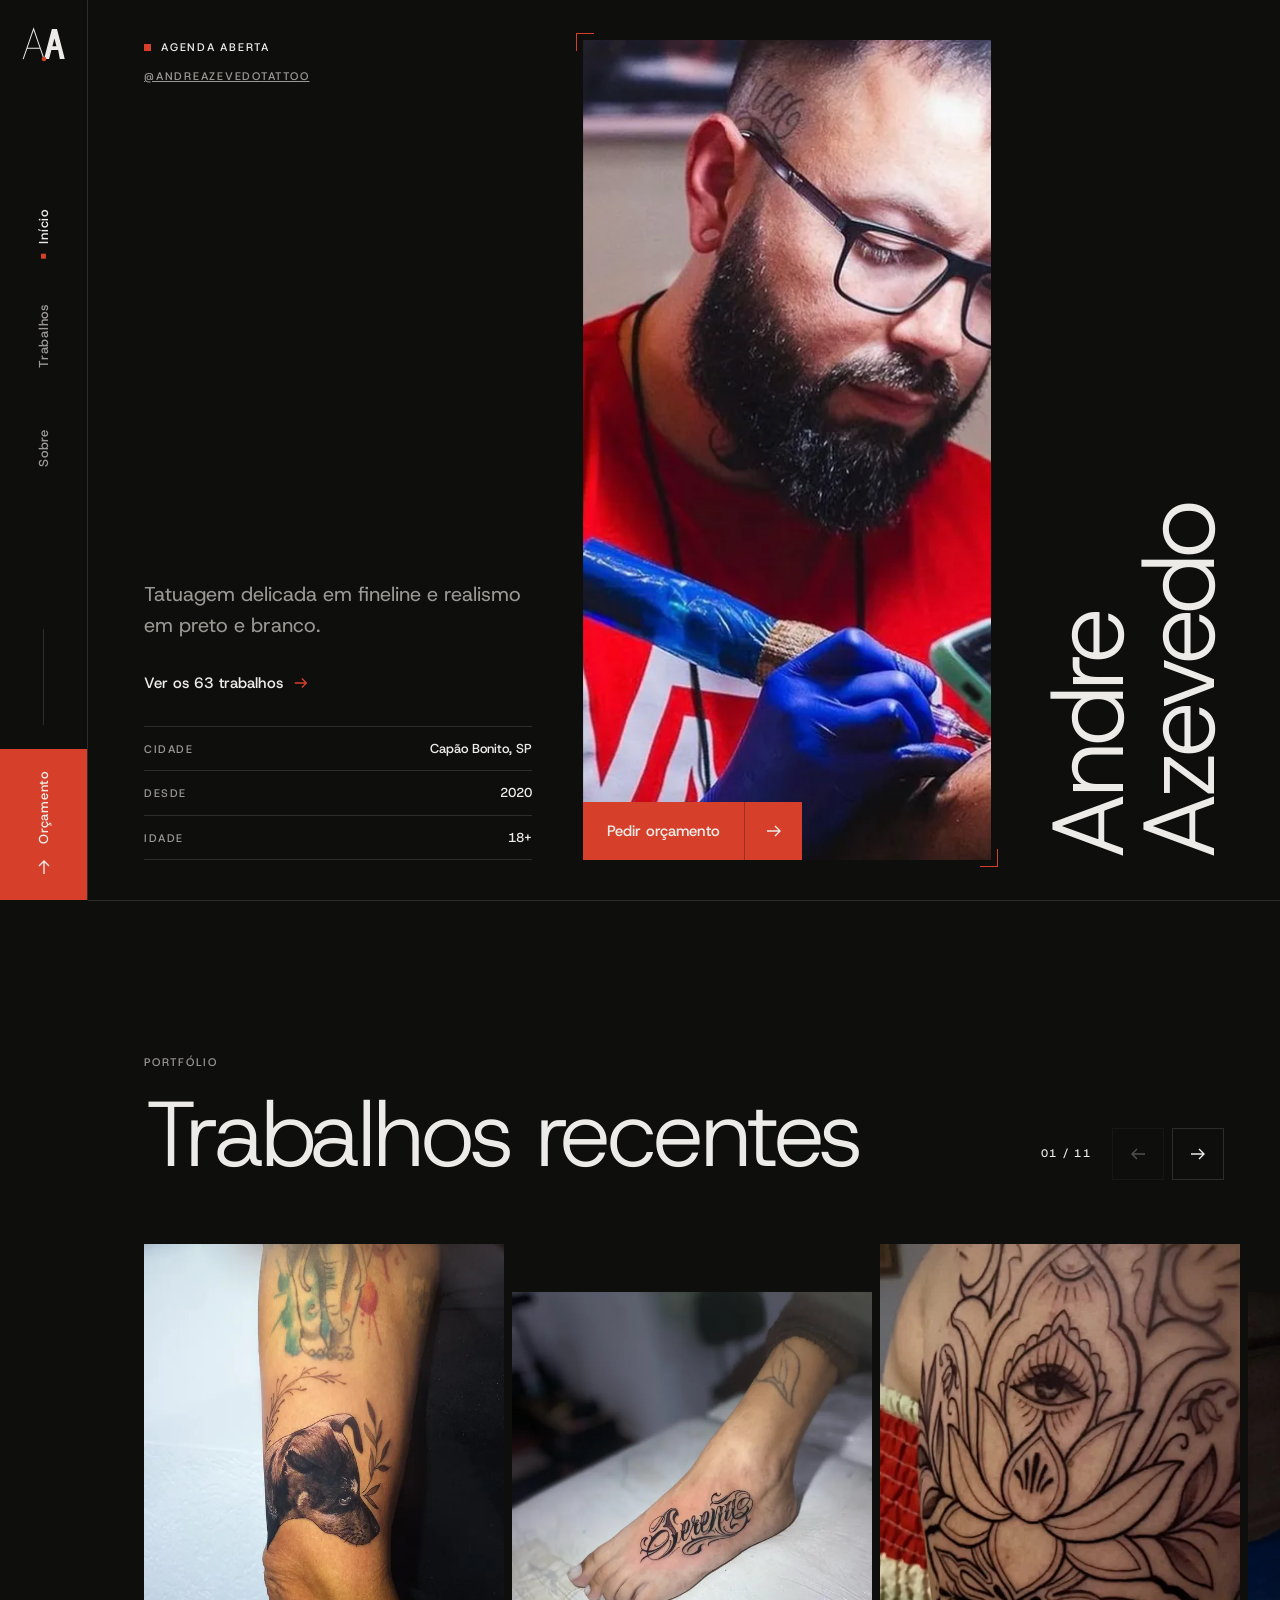
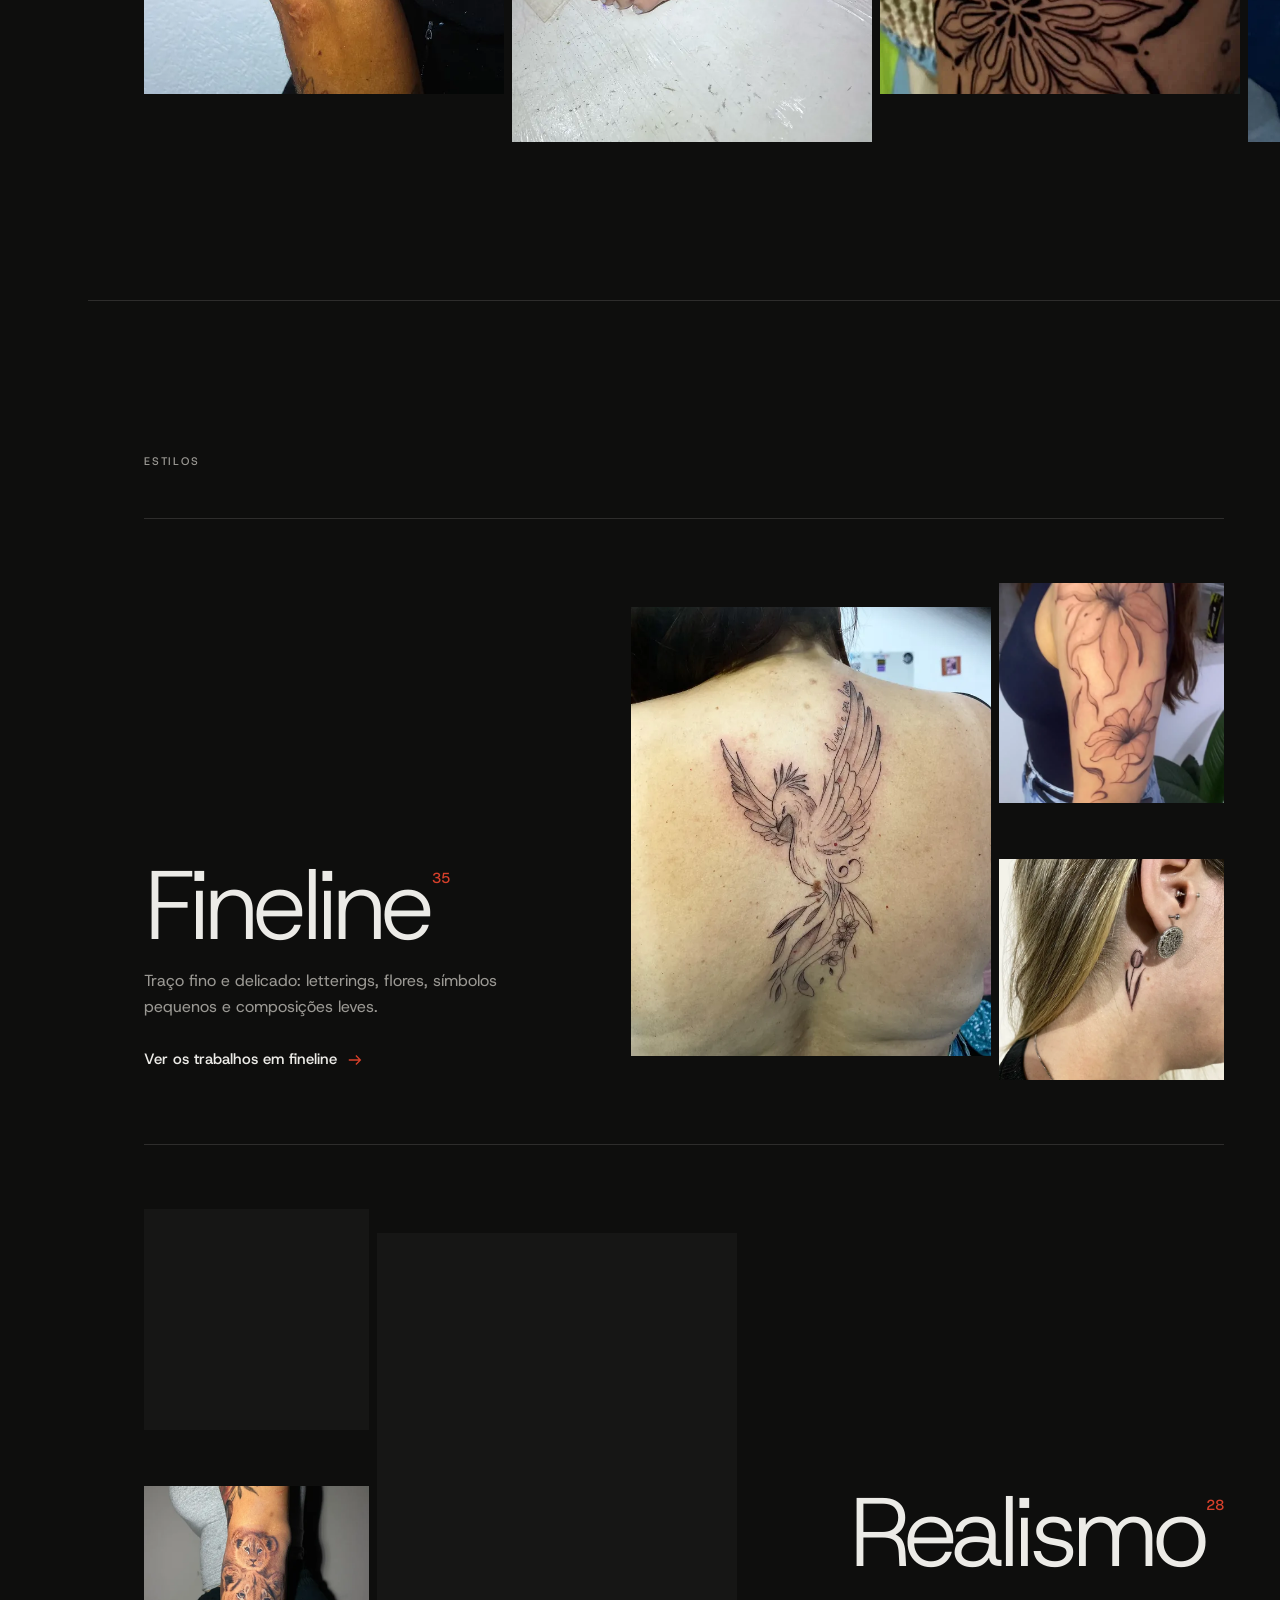
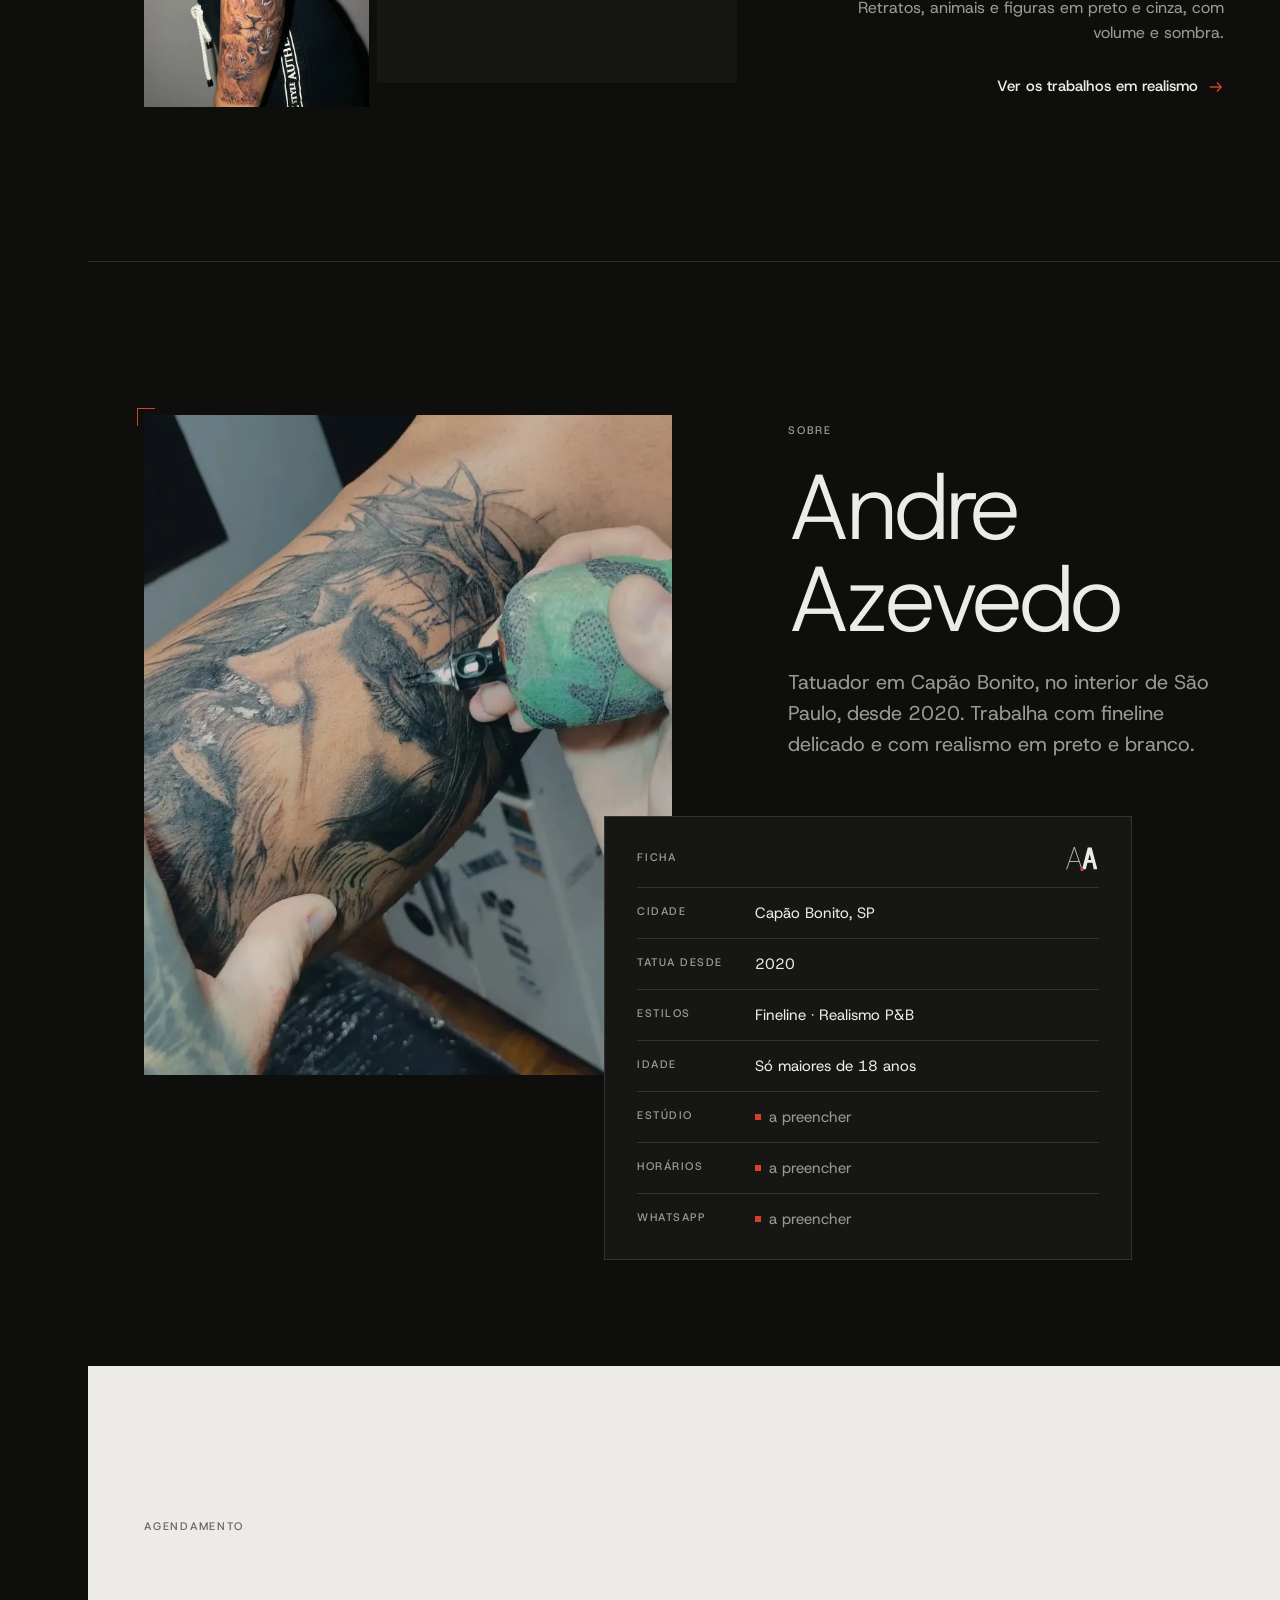
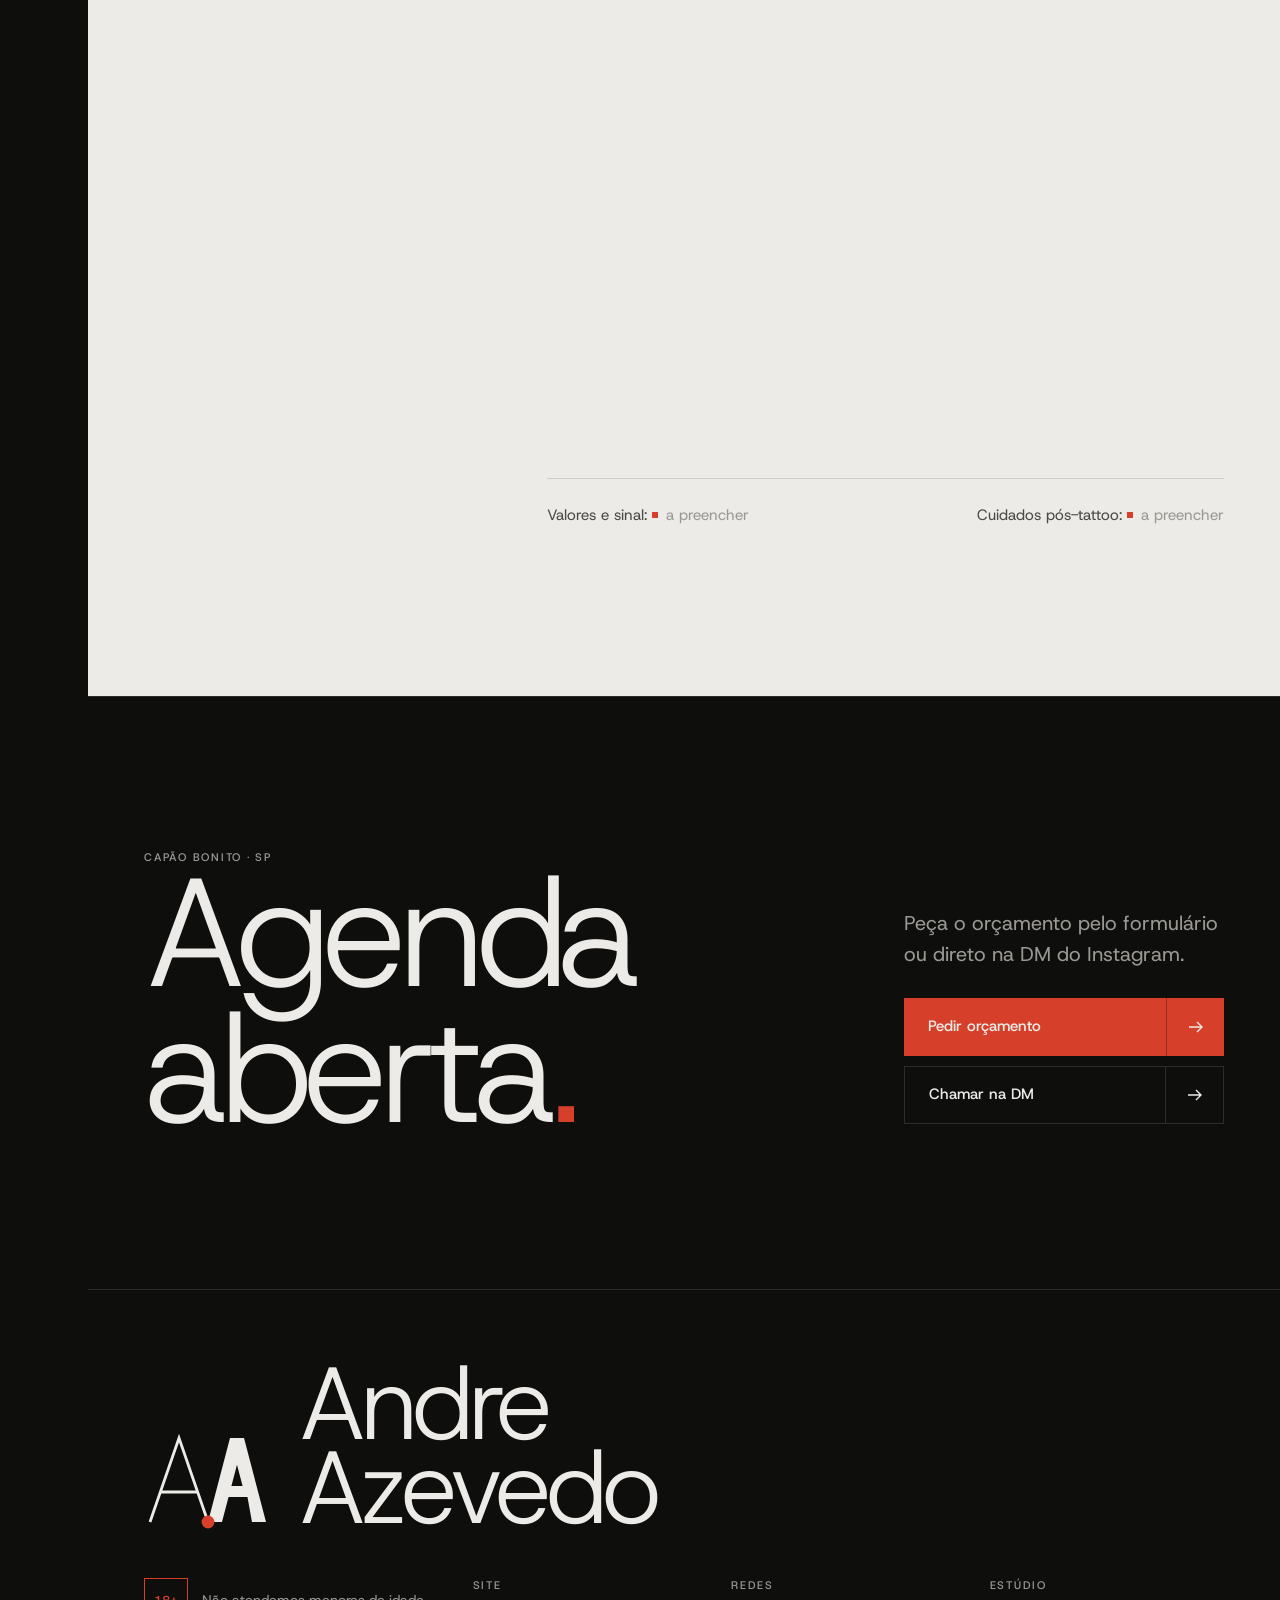
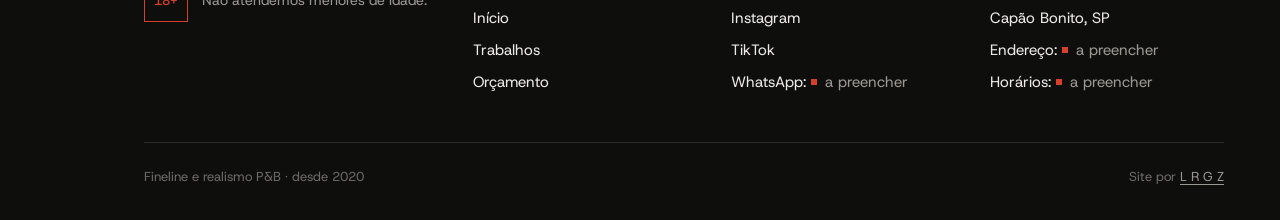
==== commit a1503cee: "v3: logo ΛΛ, trilho lateral + doca, layouts assimétricos - Logo: A em fio (fineline) + A cheio (real" ====
--- a/index.html
+++ b/index.html
@@ -12,84 +12,90 @@
 <meta property="og:description" content="Andre Azevedo tatua fineline delicado e realismo preto e branco em Capão Bonito, SP, desde 2020. Agenda aberta: peça seu orçamento.">
 <meta property="og:image" content="https://azeugral.github.io/andre-azevedo/og-andre.jpg">
 <meta property="og:locale" content="pt_BR">
+<link rel="icon" href="favicon.svg" type="image/svg+xml">
 <link rel="icon" href="favicon.ico" sizes="any">
-<link rel="icon" href="assets/img/icone-512.png" type="image/png">
 <link rel="apple-touch-icon" href="assets/img/icone-180.png">
 <link rel="preconnect" href="https://fonts.googleapis.com">
 <link rel="preconnect" href="https://fonts.gstatic.com" crossorigin>
 <link rel="stylesheet" href="https://fonts.googleapis.com/css2?family=Host+Grotesk:wght@300..600&display=swap">
-<link rel="stylesheet" href="assets/css/site.css?v=3">
+<link rel="stylesheet" href="assets/css/site.css?v=5">
 </head>
 <body>
 <a class="sr" href="#conteudo">Pular para o conteúdo</a>
-<header class="topo">
-  <div class="wrap">
-    <a class="marca" href="./" aria-label="Andre Azevedo, início"><span class="mono" aria-hidden="true">AA</span><b>Andre Azevedo</b></a>
-    <nav class="menu" aria-label="Principal"><a href="./" aria-current="page">Início</a><a href="trabalhos.html">Trabalhos</a><a href="index.html#sobre">Sobre</a><a href="orcamento.html">Orçamento</a></nav>
-    <button class="abrir" type="button" aria-expanded="false" aria-controls="gaveta" aria-label="Menu"><i></i><i></i></button>
-  </div>
+<header class="trilho">
+  <a class="trilho-marca" href="./" aria-label="Andre Azevedo, início"><svg class="logo" viewBox="0 0 64 50" aria-hidden="true"><path class="l-fino" pathLength="1" d="M3 46 17.5 4 32 46M8.2 31h18.6"/><path class="l-cheio" fill-rule="evenodd" d="M32 46 43 4h7l11 42h-7l-2.27-12.5h-9.46L39 46zm14.5-28.6 2.79 10.6h-5.58z"/><circle class="l-ponto" cx="32" cy="46" r="3.2"/></svg></a>
+  <nav class="trilho-nav" aria-label="Principal"><a href="./" aria-current="page">Início</a><a href="trabalhos.html">Trabalhos</a><a href="./#sobre">Sobre</a></nav>
+  <div class="trilho-prog" data-prog aria-hidden="true"><i></i></div>
+  <a class="trilho-cta" href="orcamento.html"><span>Orçamento</span><svg viewBox="0 0 18 18" aria-hidden="true"><path d="M2 9h13M10 4l5 5-5 5"/></svg></a>
 </header>
-<nav class="gaveta" id="gaveta" aria-label="Menu do celular"><a href="./" aria-current="page">Início</a><a href="trabalhos.html">Trabalhos</a><a href="index.html#sobre">Sobre</a><a href="orcamento.html">Orçamento</a><span class="rot">Capão Bonito · SP · desde 2020</span></nav>
-<div class="progresso" aria-hidden="true"><i></i></div>
+<nav class="doca" aria-label="Navegação">
+  <a class="doca-marca" href="./" aria-label="Início" aria-current="page"><svg class="logo" viewBox="0 0 64 50" aria-hidden="true"><path class="l-fino" pathLength="1" d="M3 46 17.5 4 32 46M8.2 31h18.6"/><path class="l-cheio" fill-rule="evenodd" d="M32 46 43 4h7l11 42h-7l-2.27-12.5h-9.46L39 46zm14.5-28.6 2.79 10.6h-5.58z"/><circle class="l-ponto" cx="32" cy="46" r="3.2"/></svg></a>
+  <a href="trabalhos.html">Trabalhos</a>
+  <a href="./#sobre">Sobre</a>
+  <a class="doca-cta" href="orcamento.html">Orçamento <svg viewBox="0 0 18 18" aria-hidden="true"><path d="M2 9h13M10 4l5 5-5 5"/></svg></a>
+  <span class="doca-prog" data-prog aria-hidden="true"><i></i></span>
+</nav>
 <main id="conteudo">
+<div class="wrap cabeca"><a href="./"><svg class="logo" viewBox="0 0 64 50" aria-hidden="true"><path class="l-fino" pathLength="1" d="M3 46 17.5 4 32 46M8.2 31h18.6"/><path class="l-cheio" fill-rule="evenodd" d="M32 46 43 4h7l11 42h-7l-2.27-12.5h-9.46L39 46zm14.5-28.6 2.79 10.6h-5.58z"/><circle class="l-ponto" cx="32" cy="46" r="3.2"/></svg>Andre Azevedo</a><span class="rot">Capão Bonito · SP</span></div>
 <section class="abertura" aria-labelledby="nome">
-  <div class="wrap ab-grade">
-    <div class="ab-texto">
+  <div class="wrap ab">
+    <div class="ab-topo">
       <p class="ab-status rot"><i aria-hidden="true"></i>Agenda aberta</p>
-      <h1 class="nome" id="nome"><span><em>Andre</em></span><span><em>Azevedo</em></span></h1>
-      <p class="lead">Tatuagem delicada em fineline e realismo em preto e branco. Capão Bonito, SP, desde 2020.</p>
-      <div class="acoes">
-        <a class="btn" href="orcamento.html"><span>Pedir orçamento</span><i><svg viewBox="0 0 18 18" aria-hidden="true"><path d="M2 9h13M10 4l5 5-5 5"/></svg></i></a>
-        <a class="btn linha" href="trabalhos.html"><span>Ver trabalhos</span><i><svg viewBox="0 0 18 18" aria-hidden="true"><path d="M2 9h13M10 4l5 5-5 5"/></svg></i></a>
+      <a class="rot" href="https://www.instagram.com/andreazevedotattoo/" target="_blank" rel="noopener">@andreazevedotattoo</a>
+    </div>
+    <h1 class="nome" id="nome"><span>Andre</span><span>Azevedo</span></h1>
+    <figure class="ab-foto">
+      <div class="decalque">
+        <div class="quadro"><img src="assets/img/andre-700.webp" srcset="assets/img/andre-700.webp 700w, assets/img/andre-1300.webp 1300w" sizes="(min-width:960px) 34vw, 100vw" alt="Andre Azevedo tatuando" width="700" height="812" fetchpriority="high"></div>
+        <a class="btn ab-cta" href="orcamento.html"><span>Pedir orçamento</span><i><svg viewBox="0 0 18 18" aria-hidden="true"><path d="M2 9h13M10 4l5 5-5 5"/></svg></i></a>
       </div>
-    </div>
-    <figure class="ab-foto">
-      <div class="decalque"><div class="quadro">
-        <img src="assets/img/andre-700.webp" srcset="assets/img/andre-700.webp 700w, assets/img/andre-1300.webp 1300w" sizes="(min-width:860px) 36vw, 100vw" alt="Andre Azevedo tatuando" width="700" height="812" fetchpriority="high">
-      </div></div>
-      <figcaption><span class="rot">Andre Azevedo</span><span class="rot">@andreazevedotattoo</span></figcaption>
     </figure>
-  </div>
-  <div class="wrap">
-    <div class="ab-rodape">
-      <span class="rot">Capão Bonito · SP</span>
-      <span class="rot">Desde 2020</span>
-      <span class="rot">Só maiores de 18</span>
+    <div class="ab-base">
+      <p class="lead">Tatuagem delicada em fineline e realismo em preto e branco.</p>
+      <a class="link" href="trabalhos.html"><span>Ver os 63 trabalhos</span><svg viewBox="0 0 18 18" aria-hidden="true"><path d="M2 9h13M10 4l5 5-5 5"/></svg></a>
+      <ul class="ab-meta">
+        <li>Cidade <b>Capão Bonito, SP</b></li>
+        <li>Desde <b>2020</b></li>
+        <li>Idade <b>18+</b></li>
+      </ul>
     </div>
   </div>
 </section>
 
 <section class="secao" aria-labelledby="t-recentes">
-  <div class="wrap">
-    <div class="cab">
+  <div class="wrap cab cab-linha">
+    <div>
       <p class="rot">Portfólio</p>
       <h2 id="t-recentes" data-rv>Trabalhos recentes</h2>
-      <p class="lead" data-rv>Fotos dos trabalhos feitos pelo Andre. Toque numa foto para ampliar.</p>
     </div>
-    <div class="grade" data-grade data-limite="8"></div>
-    <p class="mais"><a class="link" href="trabalhos.html"><span>Ver todos os trabalhos</span><svg viewBox="0 0 18 18" aria-hidden="true"><path d="M2 9h13M10 4l5 5-5 5"/></svg></a></p>
+    <div class="faixa-ctrl">
+      <span class="rot" data-faixa-cont>01 / 10</span>
+      <button class="seta-q" type="button" data-faixa-ant aria-label="Anteriores"><svg viewBox="0 0 18 18" aria-hidden="true"><path d="M2 9h13M10 4l5 5-5 5"/></svg></button>
+      <button class="seta-q" type="button" data-faixa-prox aria-label="Próximos"><svg viewBox="0 0 18 18" aria-hidden="true"><path d="M2 9h13M10 4l5 5-5 5"/></svg></button>
+    </div>
   </div>
+  <div class="faixa" data-faixa data-limite="10"></div>
 </section>
 
-<section class="secao" aria-labelledby="t-estilos">
+<section class="secao" aria-label="Estilos">
   <div class="wrap">
-    <div class="cab">
-      <p class="rot">Estilos</p>
-      <h2 id="t-estilos" data-rv>Fineline e realismo preto e branco</h2>
-      <p class="lead" data-rv>Os dois estilos que o Andre tatua: do traço fino ao degradê de cinza.</p>
-    </div>
-    <div class="estilos">
-      <article class="estilo" data-rv>
-        <div class="tit"><h3>Fineline</h3><a class="link" href="trabalhos.html?estilo=fineline"><span>Ver todos</span><svg viewBox="0 0 18 18" aria-hidden="true"><path d="M2 9h13M10 4l5 5-5 5"/></svg></a></div>
+    <p class="rot estilos-rot">Estilos</p>
+    <article class="bloco">
+      <div class="bloco-texto" data-rv>
+        <h2 class="bloco-tit">Fineline<sup data-conta="fineline"></sup></h2>
         <p>Traço fino e delicado: letterings, flores, símbolos pequenos e composições leves.</p>
-        <div class="amostra" data-amostra="fineline" data-ids="aa-53,aa-48,aa-09"></div>
-      </article>
-      <article class="estilo" data-rv>
-        <div class="tit"><h3>Realismo P&amp;B</h3><a class="link" href="trabalhos.html?estilo=realismo"><span>Ver todos</span><svg viewBox="0 0 18 18" aria-hidden="true"><path d="M2 9h13M10 4l5 5-5 5"/></svg></a></div>
+        <a class="link" href="trabalhos.html?estilo=fineline"><span>Ver os trabalhos em fineline</span><svg viewBox="0 0 18 18" aria-hidden="true"><path d="M2 9h13M10 4l5 5-5 5"/></svg></a>
+      </div>
+      <div class="bloco-fotos" data-amostra="fineline" data-ids="aa-53,aa-48,aa-09"></div>
+    </article>
+    <article class="bloco inverso">
+      <div class="bloco-texto" data-rv>
+        <h2 class="bloco-tit">Realismo<sup data-conta="realismo"></sup></h2>
         <p>Retratos, animais e figuras em preto e cinza, com volume e sombra.</p>
-        <div class="amostra" data-amostra="realismo" data-ids="aa-17,aa-19,aa-62"></div>
-      </article>
-    </div>
+        <a class="link" href="trabalhos.html?estilo=realismo"><span>Ver os trabalhos em realismo</span><svg viewBox="0 0 18 18" aria-hidden="true"><path d="M2 9h13M10 4l5 5-5 5"/></svg></a>
+      </div>
+      <div class="bloco-fotos" data-amostra="realismo" data-ids="aa-17,aa-19,aa-62"></div>
+    </article>
   </div>
 </section>
 
@@ -97,13 +103,15 @@
   <div class="wrap sobre">
     <figure data-rv>
       <div class="decalque"><div class="quadro"><img src="assets/img/processo-640.webp" alt="Andre tatuando um Jesus em realismo" loading="lazy" width="640" height="1136"></div></div>
-      <figcaption class="rot">No processo</figcaption>
     </figure>
-    <div>
+    <div class="sobre-texto">
       <p class="rot" data-rv>Sobre</p>
       <h2 id="t-sobre" data-rv>Andre Azevedo</h2>
       <p class="lead" data-rv>Tatuador em Capão Bonito, no interior de São Paulo, desde 2020. Trabalha com fineline delicado e com realismo em preto e branco.</p>
-      <ul class="fatos" data-rv>
+    </div>
+    <div class="ficha" data-rv>
+      <div class="ficha-cab"><span class="rot">Ficha</span><svg class="logo" viewBox="0 0 64 50" aria-hidden="true"><path class="l-fino" pathLength="1" d="M3 46 17.5 4 32 46M8.2 31h18.6"/><path class="l-cheio" fill-rule="evenodd" d="M32 46 43 4h7l11 42h-7l-2.27-12.5h-9.46L39 46zm14.5-28.6 2.79 10.6h-5.58z"/><circle class="l-ponto" cx="32" cy="46" r="3.2"/></svg></div>
+      <ul class="fatos">
         <li><span>Cidade</span><span>Capão Bonito, SP</span></li>
         <li><span>Tatua desde</span><span>2020</span></li>
         <li><span>Estilos</span><span>Fineline · Realismo P&amp;B</span></li>
@@ -117,48 +125,43 @@
 </section>
 
 <section class="secao claro" aria-labelledby="t-agendar">
-  <div class="wrap">
+  <div class="wrap agendar">
     <div class="cab">
       <p class="rot">Agendamento</p>
       <h2 id="t-agendar" data-rv>Como agendar</h2>
-      <p class="lead" data-rv>Valores e sinal: <em class="a-preencher">a preencher</em></p>
     </div>
-    <ol class="passos">
-      <li data-rv>
-        <span class="n" aria-hidden="true">1</span>
-        <div><h3>Mande a ideia</h3><p>Pelo formulário ou direto na DM: o que quer tatuar, onde no corpo e o tamanho aproximado. Fotos de referência ajudam.</p></div>
-      </li>
-      <li data-rv>
-        <span class="n" aria-hidden="true">2</span>
-        <div><h3>Orçamento e data</h3><p>O Andre responde com o valor e os horários livres na agenda.</p></div>
-      </li>
-      <li data-rv>
-        <span class="n" aria-hidden="true">3</span>
-        <div><h3>Sessão</h3><p>No dia marcado, a tattoo é feita no estúdio em Capão Bonito.</p></div>
-      </li>
-    </ol>
+    <div>
+      <ol class="passos">
+        <li data-rv><span class="n" aria-hidden="true">1</span><h3>Mande a ideia</h3><p>Pelo formulário ou direto na DM: o que quer tatuar, onde no corpo e o tamanho aproximado. Fotos de referência ajudam.</p></li>
+        <li data-rv><span class="n" aria-hidden="true">2</span><h3>Orçamento e data</h3><p>O Andre responde com o valor e os horários livres na agenda.</p></li>
+        <li data-rv><span class="n" aria-hidden="true">3</span><h3>Sessão</h3><p>No dia marcado, a tattoo é feita no estúdio em Capão Bonito.</p></li>
+      </ol>
+      <p class="passos-nota"><span>Valores e sinal: <em class="a-preencher">a preencher</em></span><span>Cuidados pós-tattoo: <em class="a-preencher">a preencher</em></span></p>
+    </div>
   </div>
 </section>
 
 <section class="secao chamada" aria-labelledby="t-chamada">
-  <div class="wrap">
-    <p class="rot" data-rv>Capão Bonito · SP</p>
-    <h2 id="t-chamada" data-rv>Agenda aberta<i>.</i></h2>
-    <p class="lead" data-rv>Peça o orçamento pelo formulário ou direto na DM do Instagram.</p>
-    <div class="acoes" data-rv>
-      <a class="btn" href="orcamento.html"><span>Pedir orçamento</span><i><svg viewBox="0 0 18 18" aria-hidden="true"><path d="M2 9h13M10 4l5 5-5 5"/></svg></i></a>
-      <a class="btn linha" data-dm href="https://www.instagram.com/andreazevedotattoo/" target="_blank" rel="noopener"><span>Chamar na DM</span><i><svg viewBox="0 0 18 18" aria-hidden="true"><path d="M2 9h13M10 4l5 5-5 5"/></svg></i></a>
+  <div class="wrap chamada-g">
+    <div>
+      <p class="rot" data-rv>Capão Bonito · SP</p>
+      <h2 id="t-chamada" data-rv>Agenda<br>aberta<i>.</i></h2>
+    </div>
+    <div class="lado" data-rv>
+      <p class="lead">Peça o orçamento pelo formulário ou direto na DM do Instagram.</p>
+      <div class="acoes">
+        <a class="btn" href="orcamento.html"><span>Pedir orçamento</span><i><svg viewBox="0 0 18 18" aria-hidden="true"><path d="M2 9h13M10 4l5 5-5 5"/></svg></i></a>
+        <a class="btn linha" data-dm href="https://www.instagram.com/andreazevedotattoo/" target="_blank" rel="noopener"><span>Chamar na DM</span><i><svg viewBox="0 0 18 18" aria-hidden="true"><path d="M2 9h13M10 4l5 5-5 5"/></svg></i></a>
+      </div>
     </div>
   </div>
 </section>
 </main>
 <footer class="rodape">
   <div class="wrap">
+    <a class="rodape-marca" href="./" aria-label="Andre Azevedo, início"><svg class="logo" viewBox="0 0 64 50" aria-hidden="true"><path class="l-fino" pathLength="1" d="M3 46 17.5 4 32 46M8.2 31h18.6"/><path class="l-cheio" fill-rule="evenodd" d="M32 46 43 4h7l11 42h-7l-2.27-12.5h-9.46L39 46zm14.5-28.6 2.79 10.6h-5.58z"/><circle class="l-ponto" cx="32" cy="46" r="3.2"/></svg><strong>Andre<br>Azevedo</strong></a>
     <div class="colunas">
-      <div>
-        <a class="marca" href="./"><span class="mono" aria-hidden="true">AA</span><b>Andre Azevedo</b></a>
-        <p class="aviso18" style="margin-top:24px"><b>18+</b>Não atendemos menores de idade.</p>
-      </div>
+      <div><p class="aviso18"><b>18+</b>Não atendemos menores de idade.</p></div>
       <div><h4>Site</h4><ul><li><a href="./">Início</a></li><li><a href="trabalhos.html">Trabalhos</a></li><li><a href="orcamento.html">Orçamento</a></li></ul></div>
       <div><h4>Redes</h4><ul><li><a href="https://www.instagram.com/andreazevedotattoo/" target="_blank" rel="noopener">Instagram</a></li><li><a href="https://www.tiktok.com/@andreazevedotattoo" target="_blank" rel="noopener">TikTok</a></li><li>WhatsApp: <em class="a-preencher">a preencher</em></li></ul></div>
       <div><h4>Estúdio</h4><ul><li>Capão Bonito, SP</li><li>Endereço: <em class="a-preencher">a preencher</em></li><li>Horários: <em class="a-preencher">a preencher</em></li></ul></div>
@@ -171,7 +174,7 @@
   <div class="lb-palco"><img alt=""></div>
   <div class="lb-base"><button type="button" data-ant aria-label="Anterior">&larr;</button><span class="rot" data-leg></span><button type="button" data-prox aria-label="Próxima">&rarr;</button></div>
 </div>
-<script src="assets/js/obras.js?v=3"></script>
-<script src="assets/js/site.js?v=3"></script>
+<script src="assets/js/obras.js?v=5"></script>
+<script src="assets/js/site.js?v=5"></script>
 </body>
 </html>
--- a/assets/css/site.css
+++ b/assets/css/site.css
@@ -1,10 +1,13 @@
-/* Andre Azevedo — preto minimalista + vermelhão
-   Base preta, texto osso, um vermelho só (o da camiseta da foto dele).
-   Host Grotesk em tudo. Assinatura: cantos de decalque (as marcas de
-   alinhamento do stencil) nas fotos e o botão em duas células. */
+/* Andre Azevedo — v3
+   Preto minimalista + vermelhão. Host Grotesk.
+   Logo ΛΛ: um A em fio (fineline), um A cheio (realismo), ponto vermelho onde se tocam.
+   Navegação: trilho vertical à esquerda no desktop, doca embaixo no celular.
+   Layouts assimétricos: nome em pé na abertura, botão preso na foto, faixa que rola de lado,
+   blocos de estilo alternados, ficha sobre a foto. */
 :root{
   --preto:#0e0e0d;
   --preto2:#161615;
+  --preto3:#1f1f1d;
   --linha:rgba(236,235,231,.14);
   --osso:#ecebe7;
   --cinza:#9a9893;
@@ -13,13 +16,16 @@
   --verm2:#b8331f;
   --ease:cubic-bezier(.16,.84,.32,1);
   --fonte:"Host Grotesk",system-ui,sans-serif;
-  --g:clamp(16px,4.5vw,48px);
-  --max:1280px;
+  --g:clamp(16px,4.5vw,56px);
+  --max:1320px;
+  --trilho:88px;
+  --doca:64px;
 }
 *,*::before,*::after{box-sizing:border-box}
 html{-webkit-text-size-adjust:100%;scroll-behavior:smooth;background:var(--preto)}
 @media (prefers-reduced-motion:reduce){html{scroll-behavior:auto}}
-body{margin:0;background:var(--preto);color:var(--osso);font:400 16px/1.6 var(--fonte);overflow-x:hidden;-webkit-font-smoothing:antialiased}
+body{margin:0;background:var(--preto);color:var(--osso);font:400 16px/1.6 var(--fonte);overflow-x:hidden;-webkit-font-smoothing:antialiased;padding-bottom:calc(var(--doca) + env(safe-area-inset-bottom))}
+@media (min-width:960px){body{padding-bottom:0;padding-left:var(--trilho)}}
 img{display:block;max-width:100%;height:auto}
 a{color:inherit}
 button,input,select,textarea{font:inherit;color:inherit}
@@ -29,46 +35,72 @@
 .wrap{width:100%;max-width:var(--max);margin:0 auto;padding:0 var(--g)}
 
 /* ---------- tipografia ---------- */
-.rot{font:500 11px/1.4 var(--fonte);letter-spacing:.16em;text-transform:uppercase;color:var(--cinza)}
+.rot{font:500 11px/1.4 var(--fonte);letter-spacing:.16em;text-transform:uppercase;color:var(--cinza);margin:0}
 h1,h2,h3{font-family:var(--fonte);font-weight:300;line-height:1;letter-spacing:-.035em;margin:0}
-h2{font-size:clamp(38px,7.6vw,84px)}
-h3{font-size:clamp(22px,3.2vw,28px);font-weight:400;letter-spacing:-.02em}
+h2{font-size:clamp(40px,7.4vw,92px);letter-spacing:-.045em}
+h3{font-size:clamp(22px,2.6vw,28px);font-weight:400;letter-spacing:-.02em}
 p{margin:0 0 1em}
-.lead{font-size:clamp(17px,2vw,20px);line-height:1.55;max-width:32em;color:var(--osso)}
-.a-preencher{color:var(--cinza);font-style:normal}
+.lead{font-size:clamp(17px,1.7vw,20px);line-height:1.55;max-width:30em;color:var(--cinza);margin:0}
+.a-preencher{color:var(--cinza);font-style:normal;white-space:nowrap}
 .a-preencher::before{content:"";display:inline-block;width:6px;height:6px;background:var(--verm);margin:0 8px 2px 0;vertical-align:middle}
 
-/* ---------- topo ---------- */
-.topo{position:fixed;inset:0 0 auto;z-index:50;transition:background .35s var(--ease),border-color .35s var(--ease),transform .45s var(--ease);border-bottom:1px solid transparent}
-.topo.solido{background:rgba(14,14,13,.9);backdrop-filter:blur(12px);-webkit-backdrop-filter:blur(12px);border-color:var(--linha)}
-.topo.some{transform:translateY(-100%)}
-.topo .wrap{display:flex;align-items:center;justify-content:space-between;height:68px;gap:16px}
-.marca{display:flex;align-items:center;gap:12px;text-decoration:none}
-.marca .mono{display:grid;place-items:center;width:30px;height:30px;background:var(--verm);color:var(--osso);font:500 12px/1 var(--fonte);letter-spacing:-.02em}
-.marca b{font:500 15px/1 var(--fonte);letter-spacing:-.01em;white-space:nowrap}
-.menu{display:none;gap:4px;align-items:center}
-.menu a{text-decoration:none;font:500 14px/1 var(--fonte);padding:10px 14px;color:var(--cinza);transition:color .3s var(--ease)}
-.menu a:hover,.menu a[aria-current]{color:var(--osso)}
-.menu a[aria-current]::before{content:"";display:inline-block;width:5px;height:5px;background:var(--verm);margin:0 8px 2px 0;vertical-align:middle}
-.abrir{display:flex;flex-direction:column;justify-content:center;gap:7px;width:48px;height:48px;margin-right:-12px;background:none;border:0;padding:12px;cursor:pointer}
-.abrir i{display:block;height:1px;background:currentColor;transition:transform .35s var(--ease)}
-.abrir[aria-expanded=true] i:first-child{transform:translateY(4px) rotate(45deg)}
-.abrir[aria-expanded=true] i:last-child{transform:translateY(-4px) rotate(-45deg)}
-.gaveta{position:fixed;inset:68px 0 0;z-index:49;background:var(--preto);padding:24px var(--g) 32px;display:flex;flex-direction:column;clip-path:inset(0 0 100% 0);transition:clip-path .55s var(--ease);visibility:hidden}
-.gaveta.aberta{clip-path:inset(0);visibility:visible}
-.gaveta a{font:300 clamp(36px,11vw,56px)/1.1 var(--fonte);letter-spacing:-.035em;text-decoration:none;padding:12px 0;border-bottom:1px solid var(--linha);display:flex;justify-content:space-between;align-items:center}
-.gaveta a::after{content:"";width:8px;height:8px;background:var(--verm);opacity:0;transition:opacity .3s var(--ease)}
-.gaveta a[aria-current]::after{opacity:1}
-.gaveta .rot{margin-top:auto}
-@media (min-width:860px){.menu{display:flex}.abrir,.gaveta{display:none}}
+/* ---------- logo ---------- */
+.logo{display:block;width:100%;height:auto;overflow:visible}
+.logo .l-fino{fill:none;stroke:currentColor;stroke-width:1.4;stroke-dasharray:1;stroke-dashoffset:1;transition:stroke-dashoffset 1.4s var(--ease) .2s}
+.logo .l-cheio{fill:currentColor;clip-path:inset(100% 0 0 0);transition:clip-path .9s var(--ease) .7s}
+.logo .l-ponto{fill:var(--verm);transform-origin:32px 46px;transform:scale(0);transition:transform .5s var(--ease) 1.25s}
+.pronto .logo .l-fino{stroke-dashoffset:0}
+.pronto .logo .l-cheio{clip-path:inset(0)}
+.pronto .logo .l-ponto{transform:none}
+@media (prefers-reduced-motion:reduce){.logo .l-fino{stroke-dashoffset:0;transition:none}.logo .l-cheio{clip-path:none;transition:none}.logo .l-ponto{transform:none;transition:none}}
+
+/* ---------- trilho (desktop) ---------- */
+.trilho{display:none}
+@media (min-width:960px){
+  .trilho{position:fixed;left:0;top:0;bottom:0;width:var(--trilho);z-index:50;display:flex;flex-direction:column;align-items:center;border-right:1px solid var(--linha);background:var(--preto)}
+  .trilho-marca{display:block;width:46px;padding:26px 0 0;color:var(--osso)}
+  .trilho-nav{flex:1;display:flex;flex-direction:column;align-items:center;justify-content:center;gap:34px}
+  .trilho-nav a{writing-mode:vertical-rl;transform:rotate(180deg);text-decoration:none;font:500 13px/1 var(--fonte);letter-spacing:.06em;color:var(--cinza);padding:6px;display:flex;align-items:center;gap:10px;transition:color .3s var(--ease)}
+  .trilho-nav a::before{content:"";width:5px;height:5px;background:var(--verm);transform:scale(0);transition:transform .35s var(--ease)}
+  .trilho-nav a:hover{color:var(--osso)}
+  .trilho-nav a[aria-current]{color:var(--osso)}
+  .trilho-nav a[aria-current]::before{transform:none}
+  .trilho-prog{width:1px;height:96px;background:var(--linha);margin-bottom:24px;position:relative}
+  .trilho-prog i{position:absolute;inset:0;background:var(--verm);transform-origin:top;transform:scaleY(var(--p,0))}
+  .trilho-cta{width:100%;background:var(--verm);color:var(--osso);text-decoration:none;display:flex;flex-direction:column;align-items:center;gap:14px;padding:22px 0 24px;font:500 13px/1 var(--fonte);letter-spacing:.06em;transition:background .35s var(--ease)}
+  .trilho-cta span{writing-mode:vertical-rl;transform:rotate(180deg)}
+  .trilho-cta svg{width:18px;height:18px;fill:none;stroke:currentColor;stroke-width:1.4;transform:rotate(-90deg);transition:transform .45s var(--ease)}
+  .trilho-cta:hover{background:var(--verm2)}
+  .trilho-cta:hover svg{transform:rotate(-90deg) translateX(4px)}
+  .trilho-cta[aria-current]{background:var(--osso);color:var(--preto)}
+}
+
+/* ---------- doca (celular) ---------- */
+.doca{position:fixed;left:0;right:0;bottom:0;z-index:50;display:grid;grid-template-columns:var(--doca) 1fr 1fr 1.25fr;height:calc(var(--doca) + env(safe-area-inset-bottom));padding-bottom:env(safe-area-inset-bottom);background:rgba(14,14,13,.94);backdrop-filter:blur(12px);-webkit-backdrop-filter:blur(12px);border-top:1px solid var(--linha)}
+.doca a{display:flex;align-items:center;justify-content:center;gap:8px;text-decoration:none;font:500 14px/1 var(--fonte);color:var(--cinza);border-left:1px solid var(--linha);transition:color .3s var(--ease),background .3s var(--ease);-webkit-tap-highlight-color:transparent}
+.doca a[aria-current]{color:var(--osso)}
+.doca a[aria-current]:not(.doca-cta):not(.doca-marca)::before{content:"";width:5px;height:5px;background:var(--verm)}
+.doca .doca-marca{border-left:0;color:var(--osso);padding:0 14px}
+.doca .doca-marca .logo{width:34px}
+.doca .doca-cta{background:var(--verm);color:var(--osso);border-left:0}
+.doca .doca-cta svg{width:16px;height:16px;fill:none;stroke:currentColor;stroke-width:1.5}
+.doca-prog{position:absolute;left:0;right:0;top:-1px;height:2px;pointer-events:none}
+.doca-prog i{display:block;height:100%;background:var(--verm);transform-origin:left;transform:scaleX(var(--p,0))}
+@media (min-width:960px){.doca{display:none}}
+
+/* cabeça do celular (não fixa) */
+.cabeca{display:flex;justify-content:space-between;align-items:center;gap:12px;padding-top:18px;padding-bottom:18px;border-bottom:1px solid var(--linha)}
+.cabeca a{display:flex;align-items:center;gap:12px;text-decoration:none;font:500 12px/1 var(--fonte);letter-spacing:.2em;text-transform:uppercase}
+.cabeca .logo{width:30px}
+@media (min-width:960px){.cabeca{display:none}}
 
 /* ---------- botões: duas células, rótulo + seta ---------- */
-.btn{position:relative;display:inline-flex;align-items:stretch;min-height:56px;text-decoration:none;font:500 15px/1 var(--fonte);cursor:pointer;border:0;padding:0;background:none;color:var(--osso);-webkit-tap-highlight-color:transparent}
-.btn>span{display:flex;align-items:center;padding:0 22px;background:var(--verm);position:relative;overflow:hidden;z-index:0;transition:color .4s var(--ease)}
+.btn{position:relative;display:inline-flex;align-items:stretch;min-height:58px;text-decoration:none;font:500 15px/1 var(--fonte);cursor:pointer;border:0;padding:0;background:none;color:var(--osso);-webkit-tap-highlight-color:transparent}
+.btn>span{display:flex;align-items:center;padding:0 24px;background:var(--verm);position:relative;overflow:hidden;z-index:0}
 .btn>span::before{content:"";position:absolute;inset:0;background:var(--osso);transform:translateY(101%);transition:transform .45s var(--ease);z-index:-1}
-.btn>i{display:grid;place-items:center;width:56px;background:var(--verm);border-left:1px solid rgba(14,14,13,.3);overflow:hidden;transition:background .4s var(--ease),border-color .4s var(--ease)}
+.btn>i{display:grid;place-items:center;width:58px;background:var(--verm);border-left:1px solid rgba(14,14,13,.3);overflow:hidden}
 .btn svg{width:18px;height:18px;fill:none;stroke:currentColor;stroke-width:1.4}
-.btn>span,.btn>i{transition:color .4s var(--ease),background .4s var(--ease),transform .2s var(--ease)}
+.btn>span,.btn>i{transition:color .4s var(--ease),background .4s var(--ease),border-color .4s var(--ease),transform .2s var(--ease)}
 @media (hover:hover){
   .btn:hover>span{color:var(--preto)}
   .btn:hover>span::before{transform:none}
@@ -77,122 +109,186 @@
 }
 .btn:active>span,.btn:active>i{transform:translateY(2px)}
 @keyframes passa{0%{transform:none}45%{transform:translateX(170%)}46%{transform:translateX(-170%)}100%{transform:none}}
-/* contorno: ação secundária */
 .btn.linha>span,.btn.linha>i{background:transparent;border:1px solid var(--linha)}
 .btn.linha>i{border-left:0}
 @media (hover:hover){.btn.linha:hover>i{background:var(--verm);border-color:var(--verm)}}
-.acoes{display:flex;flex-wrap:wrap;gap:12px}
-/* link de texto */
 .link{font:500 15px/1.4 var(--fonte);text-decoration:none;display:inline-flex;gap:10px;align-items:center;padding:10px 0;color:var(--osso)}
-.link svg{width:16px;height:16px;fill:none;stroke:var(--verm);stroke-width:1.5;transition:transform .4s var(--ease)}
+.link svg{width:16px;height:16px;fill:none;stroke:var(--verm);stroke-width:1.5;transition:transform .4s var(--ease);flex:none}
 .link span{background:linear-gradient(currentColor,currentColor) 0 100%/0 1px no-repeat;transition:background-size .45s var(--ease)}
 .link:hover span{background-size:100% 1px}
 .link:hover svg{transform:translateX(4px)}
-
-/* ---------- cantos de decalque (marcas de alinhamento do stencil) ---------- */
+.seta-q{display:grid;place-items:center;width:52px;height:52px;border:1px solid var(--linha);background:none;color:var(--osso);cursor:pointer;transition:background .3s var(--ease),border-color .3s var(--ease),opacity .3s var(--ease)}
+.seta-q svg{width:18px;height:18px;fill:none;stroke:currentColor;stroke-width:1.4}
+.seta-q[data-faixa-ant] svg{transform:rotate(180deg)}
+.seta-q:hover{background:var(--verm);border-color:var(--verm)}
+.seta-q:disabled{opacity:.3;pointer-events:none}
+
+/* ---------- cantos de decalque ---------- */
 .decalque{position:relative}
-.decalque::before,.decalque::after{content:"";position:absolute;width:18px;height:18px;border:0 solid var(--verm);z-index:2;pointer-events:none}
+.decalque::before,.decalque::after{content:"";position:absolute;width:18px;height:18px;border:0 solid var(--verm);z-index:3;pointer-events:none}
 .decalque::before{top:-7px;left:-7px;border-top-width:1px;border-left-width:1px}
 .decalque::after{bottom:-7px;right:-7px;border-bottom-width:1px;border-right-width:1px}
 
 /* ---------- abertura ---------- */
-.abertura{position:relative;padding:108px 0 0;min-height:100svh;display:flex;flex-direction:column}
-.ab-grade{display:grid;gap:40px;flex:1;align-content:end}
-.ab-texto{display:flex;flex-direction:column;gap:26px;position:relative;z-index:2}
-.ab-status{display:flex;align-items:center;gap:10px;color:var(--osso);margin:0}
+.abertura{padding:24px 0 0}
+.ab{display:grid;gap:28px}
+.ab-topo{display:flex;justify-content:space-between;align-items:center;gap:12px}
+.ab-status{display:flex;align-items:center;gap:10px;color:var(--osso)}
 .ab-status i{width:7px;height:7px;background:var(--verm)}
-.nome{font-size:clamp(64px,17.5vw,184px);line-height:.88;letter-spacing:-.055em;font-weight:300}
-.nome span{display:block;overflow:hidden;padding-bottom:.1em;margin-bottom:-.1em}
-.nome span em{display:block;font-style:normal;transform:translateY(105%);transition:transform 1.1s var(--ease)}
-.nome span:nth-child(2) em{transition-delay:.09s}
-.pronto .nome span em{transform:none}
-.ab-texto .lead{margin:0;color:var(--cinza)}
-.ab-texto .lead,.ab-texto .acoes{opacity:0;transform:translateY(14px);transition:opacity .9s var(--ease) .45s,transform .9s var(--ease) .45s}
-.ab-texto .acoes{transition-delay:.58s}
-.pronto .ab-texto .lead,.pronto .ab-texto .acoes{opacity:1;transform:none}
-.ab-foto{margin:0;width:100%}
-.ab-foto .quadro{aspect-ratio:4/5;overflow:hidden;background:var(--preto2);clip-path:inset(100% 0 0 0);transition:clip-path 1.2s var(--ease) .15s}
+.nome{font-size:clamp(60px,18.5vw,120px);line-height:.86;letter-spacing:-.055em;font-weight:300;clip-path:inset(0 0 100% 0);transition:clip-path 1.2s var(--ease) .1s}
+.nome span{display:block}
+.pronto .nome{clip-path:inset(-10% -10% -10% -10%)}
+.ab-foto{margin:0;position:relative}
+.ab-foto .quadro{aspect-ratio:4/5;overflow:hidden;background:var(--preto2);clip-path:inset(100% 0 0 0);transition:clip-path 1.2s var(--ease) .25s}
 .pronto .ab-foto .quadro{clip-path:inset(0)}
-.ab-foto img{width:100%;height:100%;object-fit:cover;object-position:50% 28%;transform:scale(1.1);transition:transform 1.8s var(--ease) .15s}
+.ab-foto img{width:100%;height:100%;object-fit:cover;object-position:50% 28%;transform:scale(1.1);transition:transform 1.8s var(--ease) .25s}
 .pronto .ab-foto img{transform:none}
-.ab-foto figcaption{display:flex;justify-content:space-between;margin-top:16px}
-.ab-rodape{display:grid;grid-template-columns:repeat(3,auto);justify-content:space-between;gap:16px;padding:24px 0;border-top:1px solid var(--linha);margin-top:48px}
-@media (min-width:860px){
-  .abertura{padding-top:128px}
-  .ab-grade{grid-template-columns:1.3fr .7fr;align-items:end;gap:64px}
+.ab-foto .decalque::before,.ab-foto .decalque::after{opacity:0;transition:opacity .6s var(--ease) 1.2s}
+.pronto .ab-foto .decalque::before,.pronto .ab-foto .decalque::after{opacity:1}
+.ab-cta{position:absolute;left:0;bottom:0;z-index:2;opacity:0;transform:translateY(12px);transition:opacity .7s var(--ease) 1s,transform .7s var(--ease) 1s}
+.pronto .ab-cta{opacity:1;transform:none}
+.ab-base{display:grid;gap:22px}
+.ab-meta{list-style:none;margin:0;padding:18px 0 0;display:grid;grid-template-columns:repeat(3,auto);justify-content:space-between;gap:12px;border-top:1px solid var(--linha)}
+.ab-meta li{font:500 11px/1.5 var(--fonte);letter-spacing:.14em;text-transform:uppercase;color:var(--cinza)}
+.ab-meta b{display:block;color:var(--osso);font-weight:500;font-size:13px;letter-spacing:0;text-transform:none}
+@media (min-width:960px){
+  .abertura{padding:0}
+  .ab{grid-template-columns:minmax(0,.95fr) minmax(0,1fr) auto;grid-template-rows:auto 1fr auto;grid-template-areas:"topo foto nome" ". foto nome" "base foto nome";column-gap:clamp(32px,4vw,64px);row-gap:0;height:100svh;min-height:640px;max-height:980px;padding-top:40px;padding-bottom:40px}
+  .ab-topo{grid-area:topo;flex-direction:column;align-items:flex-start;gap:14px}
+  .ab-foto{grid-area:foto;height:100%;min-height:0}
+  .ab-foto .decalque,.ab-foto .quadro{height:100%}
+  .ab-foto .quadro{aspect-ratio:auto}
+  .ab-base{grid-area:base}
+  .nome{grid-area:nome;writing-mode:vertical-rl;transform:rotate(180deg);font-size:clamp(76px,11.2svh,124px);line-height:.9;display:block;justify-self:end;white-space:nowrap}
+  .ab-meta{grid-template-columns:1fr;gap:0;padding-top:0}
+  .ab-meta li{display:flex;justify-content:space-between;align-items:baseline;padding:12px 0;border-bottom:1px solid var(--linha)}
+  .ab-meta b{display:inline}
 }
 
 /* ---------- seções ---------- */
-.secao{padding:clamp(88px,13vw,168px) 0;border-top:1px solid var(--linha)}
+.secao{padding:clamp(88px,12vw,168px) 0;border-top:1px solid var(--linha)}
 .claro{background:var(--osso);color:var(--preto);border-top:0}
 .claro .rot{color:var(--cinza2)}
-.claro .lead{color:var(--preto)}
-.cab{display:grid;gap:20px;margin-bottom:clamp(40px,6vw,72px)}
-.cab .rot b{font-weight:500;color:var(--verm);margin-right:8px}
-.cab .lead{color:var(--cinza);margin:0}
-.claro .cab .lead{color:#4a4945}
-@media (min-width:860px){.cab{grid-template-columns:1.1fr .9fr;align-items:end;gap:64px}.cab .rot{grid-column:1/-1}}
-
-/* ---------- estilos ---------- */
-.estilos{display:grid;gap:64px}
-.estilo{display:grid;gap:22px;align-content:start}
-.estilo .tit{display:flex;align-items:baseline;justify-content:space-between;gap:16px;padding-bottom:18px;border-bottom:1px solid var(--linha)}
-.estilo h3{font-size:clamp(32px,4.4vw,46px);font-weight:300;letter-spacing:-.04em}
-.estilo p{color:var(--cinza);max-width:28em;margin:0}
-.estilo .amostra{display:grid;grid-template-columns:repeat(3,1fr);gap:6px}
-.estilo .amostra a{display:block;aspect-ratio:4/5;overflow:hidden;background:var(--preto2)}
-.estilo .amostra img{width:100%;height:100%;object-fit:cover;transition:transform .9s var(--ease)}
-.estilo .amostra a:hover img{transform:scale(1.04)}
-@media (min-width:860px){.estilos{grid-template-columns:1fr 1fr;gap:56px}}
-
-/* ---------- grade de obras ---------- */
-.grade{display:grid;grid-template-columns:repeat(2,1fr);gap:6px}
-@media (min-width:640px){.grade{grid-template-columns:repeat(3,1fr);gap:8px}}
-@media (min-width:1024px){.grade{grid-template-columns:repeat(4,1fr)}}
+.claro .lead{color:#4a4945}
+.cab{display:grid;gap:18px;margin-bottom:clamp(36px,5vw,64px)}
+.cab-linha{display:flex;flex-wrap:wrap;justify-content:space-between;align-items:flex-end;gap:24px}
+.cab-linha>div:first-child{display:grid;gap:18px}
+
+/* ---------- faixa de trabalhos recentes ---------- */
+.faixa-ctrl{display:flex;align-items:center;gap:8px}
+.faixa-ctrl .rot{margin-right:12px;color:var(--osso);font-variant-numeric:tabular-nums}
+.faixa{--esq:max(var(--g),calc((100% - var(--max))/2 + var(--g)));display:grid;grid-auto-flow:column;grid-auto-columns:min(72vw,360px);gap:8px;overflow-x:auto;scroll-snap-type:x mandatory;scroll-padding-left:var(--esq);padding:0 var(--g) 52px var(--esq);scrollbar-width:none;-webkit-overflow-scrolling:touch;overscroll-behavior-x:contain}
+.faixa::-webkit-scrollbar{display:none}
+.faixa>*{scroll-snap-align:start}
+.faixa .obra:nth-child(even){transform:translateY(48px)}
+.faixa-fim{display:flex;flex-direction:column;justify-content:space-between;aspect-ratio:4/5;padding:24px;background:var(--preto2);border:1px solid var(--linha);text-decoration:none;transition:background .4s var(--ease),border-color .4s var(--ease)}
+.faixa-fim strong{font:300 clamp(80px,9vw,128px)/.9 var(--fonte);letter-spacing:-.06em}
+.faixa-fim span{display:flex;justify-content:space-between;align-items:center;font-size:16px;gap:12px}
+.faixa-fim svg{width:22px;height:22px;fill:none;stroke:var(--verm);stroke-width:1.4;transition:transform .4s var(--ease);flex:none}
+.faixa-fim:hover{background:var(--preto3);border-color:var(--cinza2)}
+.faixa-fim:hover svg{transform:translateX(6px)}
+
+/* ---------- obras ---------- */
 .obra{position:relative;display:block;width:100%;aspect-ratio:4/5;overflow:hidden;background:var(--preto2);border:0;padding:0;cursor:zoom-in;color:var(--osso)}
 .obra img{width:100%;height:100%;object-fit:cover;transition:transform .9s var(--ease)}
-.obra .leg{position:absolute;left:0;right:0;bottom:0;padding:32px 12px 12px;background:linear-gradient(transparent,rgba(14,14,13,.82));text-align:left;font:500 13px/1.35 var(--fonte);opacity:0;transform:translateY(6px);transition:opacity .4s var(--ease),transform .4s var(--ease)}
+.obra .leg{position:absolute;left:0;right:0;bottom:0;padding:36px 14px 14px;background:linear-gradient(transparent,rgba(14,14,13,.85));text-align:left;font:500 13px/1.35 var(--fonte);opacity:0;transform:translateY(6px);transition:opacity .4s var(--ease),transform .4s var(--ease)}
 .obra .leg small{display:block;color:var(--verm);font-size:10px;letter-spacing:.14em;text-transform:uppercase;margin-top:3px}
 @media (hover:hover){.obra:hover img{transform:scale(1.035)}.obra:hover .leg{opacity:1;transform:none}}
-.mais{margin:40px 0 0}
+
+/* grade da página de trabalhos: ritmo com peças em destaque */
+.grade{display:grid;grid-template-columns:repeat(2,1fr);gap:6px;grid-auto-flow:dense}
+.grade .obra:nth-child(9n+1){grid-column:span 2;grid-row:span 2}
+@media (min-width:640px){.grade{grid-template-columns:repeat(3,1fr);gap:8px}}
+@media (min-width:1100px){.grade{grid-template-columns:repeat(4,1fr)}.grade .obra:nth-child(9n+6){grid-column:span 2;grid-row:span 2}}
 
 /* ---------- filtros ---------- */
-.filtros{display:flex;gap:6px;flex-wrap:wrap;margin-bottom:28px}
-.filtros button{background:none;border:1px solid var(--linha);padding:0 16px;min-height:44px;font:500 14px/1 var(--fonte);cursor:pointer;transition:background .3s var(--ease),color .3s var(--ease),border-color .3s var(--ease);display:flex;gap:8px;align-items:center;white-space:nowrap;color:var(--cinza)}
-.filtros button:hover{color:var(--osso);border-color:var(--cinza2)}
-.filtros button[aria-pressed=true]{background:var(--osso);color:var(--preto);border-color:var(--osso)}
+.filtros{display:flex;border:1px solid var(--linha)}
+.filtros button{background:none;border:0;padding:0 18px;min-height:48px;font:500 14px/1 var(--fonte);cursor:pointer;transition:background .3s var(--ease),color .3s var(--ease);display:flex;gap:8px;align-items:center;white-space:nowrap;color:var(--cinza)}
+.filtros button+button{border-left:1px solid var(--linha)}
+.filtros button:hover{color:var(--osso)}
+.filtros button[aria-pressed=true]{background:var(--osso);color:var(--preto)}
 .filtros sup{font-size:10px;color:var(--verm);top:0}
-
-/* ---------- sobre ---------- */
-.sobre{display:grid;gap:48px}
+@media (max-width:480px){.filtros{width:100%}.filtros button{flex:1;justify-content:center;padding:0 8px}}
+
+/* ---------- estilos: blocos alternados ---------- */
+.estilos-rot{margin-bottom:clamp(28px,4vw,48px)}
+.bloco{display:grid;gap:40px;padding:clamp(36px,5vw,72px) 0;border-top:1px solid var(--linha)}
+.bloco:last-child{padding-bottom:0}
+.bloco-texto{display:flex;flex-direction:column;gap:20px;align-items:flex-start}
+.bloco-tit{font-size:clamp(60px,11vw,152px);line-height:.86;letter-spacing:-.06em;font-weight:300}
+.bloco-tit sup{font-size:.15em;letter-spacing:0;color:var(--verm);vertical-align:top;margin-left:.2em;font-weight:500;position:relative;top:.55em}
+.bloco-texto p{color:var(--cinza);max-width:24em;margin:0}
+.bloco-fotos{display:grid;grid-template-columns:1.6fr 1fr;grid-template-rows:repeat(2,minmax(0,1fr));gap:8px;padding:24px 0}
+.bloco-fotos a{display:block;overflow:hidden;background:var(--preto2);position:relative}
+.bloco-fotos a:nth-child(1){grid-row:span 2;aspect-ratio:4/5}
+.bloco-fotos a:nth-child(2){transform:translateY(-24px)}
+.bloco-fotos a:nth-child(3){transform:translateY(24px)}
+.bloco-fotos img{width:100%;height:100%;object-fit:cover;transition:transform .9s var(--ease)}
+.bloco-fotos a:not(:first-child) img{position:absolute;inset:0}
+.bloco-fotos a:hover img{transform:scale(1.04)}
+@media (min-width:960px){
+  .bloco{grid-template-columns:minmax(0,5fr) minmax(0,7fr);gap:64px;align-items:end}
+  .bloco-tit{font-size:clamp(64px,7.6vw,120px)}
+  .bloco.inverso{grid-template-columns:minmax(0,7fr) minmax(0,5fr)}
+  .bloco.inverso .bloco-texto{order:2;align-items:flex-end;text-align:right}
+  .bloco.inverso .bloco-fotos{grid-template-columns:1fr 1.6fr}
+  .bloco.inverso .bloco-fotos a:nth-child(1){grid-column:2;grid-row:1/3}
+  .bloco.inverso .bloco-fotos a:nth-child(2){grid-column:1;grid-row:1}
+  .bloco.inverso .bloco-fotos a:nth-child(3){grid-column:1;grid-row:2}
+}
+
+/* ---------- sobre: ficha sobre a foto ---------- */
+.sobre{display:grid;gap:32px}
 .sobre figure{margin:0}
-.sobre figure .quadro{aspect-ratio:4/5;overflow:hidden;background:var(--preto2)}
-.sobre figure img{width:100%;height:100%;object-fit:cover}
-.sobre figure figcaption{margin-top:16px}
-.sobre h2{margin:18px 0 24px}
-.sobre .lead{color:var(--cinza)}
-.fatos{list-style:none;padding:0;margin:32px 0 0;border-top:1px solid var(--linha)}
-.fatos li{display:grid;grid-template-columns:110px 1fr;gap:16px;padding:15px 0;border-bottom:1px solid var(--linha);font-size:15px}
+.sobre .quadro{aspect-ratio:4/5;overflow:hidden;background:var(--preto2)}
+.sobre .quadro img{width:100%;height:100%;object-fit:cover}
+.sobre-texto{display:grid;gap:22px;align-content:start}
+.ficha{background:var(--preto2);border:1px solid var(--linha);padding:22px;position:relative;z-index:4}
+.ficha-cab{display:flex;justify-content:space-between;align-items:center;padding-bottom:16px;border-bottom:1px solid var(--linha)}
+.ficha-cab .logo{width:34px;color:var(--osso)}
+.fatos{list-style:none;padding:0;margin:0}
+.fatos li{display:grid;grid-template-columns:104px 1fr;gap:14px;padding:13px 0;border-bottom:1px solid var(--linha);font-size:15px}
+.fatos li:last-child{border-bottom:0;padding-bottom:0}
 .fatos li>span:first-child{font:500 11px/1.9 var(--fonte);letter-spacing:.14em;text-transform:uppercase;color:var(--cinza)}
-@media (min-width:860px){.sobre{grid-template-columns:.85fr 1.15fr;gap:88px;align-items:center}}
-
-/* ---------- passos ---------- */
-.passos{list-style:none;margin:0;padding:0;display:grid;border-top:1px solid rgba(14,14,13,.14)}
-.passos li{display:grid;grid-template-columns:52px 1fr;align-items:start;align-content:start;gap:12px;padding:28px 0;border-bottom:1px solid rgba(14,14,13,.14)}
-.passos .n{font:300 34px/1 var(--fonte);letter-spacing:-.04em;color:var(--verm)}
-.passos h3{margin:2px 0 10px}
+@media (max-width:959px){.ficha{margin:-72px 12px 0;order:2}.sobre-texto{order:3}}
+@media (min-width:960px){
+  .sobre{grid-template-columns:repeat(12,minmax(0,1fr));gap:0 24px}
+  .sobre figure{grid-column:1/7;grid-row:1/3}
+  .sobre-texto{grid-column:8/13;grid-row:1;padding:8px 0 56px}
+  .ficha{grid-column:6/12;grid-row:2;align-self:end;margin-bottom:-48px;padding:28px 32px}
+}
+
+/* ---------- passos em linhas ---------- */
+.passos{list-style:none;margin:0;padding:0}
+.passos li{display:grid;grid-template-columns:56px 1fr;gap:8px 14px;padding:28px 0;border-top:1px solid rgba(14,14,13,.14);align-items:baseline}
+.passos .n{font:300 44px/1 var(--fonte);letter-spacing:-.05em;color:var(--verm);grid-row:span 2}
+.passos h3{font-size:clamp(24px,3vw,34px);font-weight:300;letter-spacing:-.03em}
 .passos p{color:#4a4945;margin:0;max-width:30em}
-@media (min-width:860px){.passos{grid-template-columns:repeat(3,1fr);border-top:0}.passos li{grid-template-columns:1fr;gap:28px;padding:28px 32px 0 0;border:0;border-top:1px solid rgba(14,14,13,.14)}.passos li+li{padding-left:32px;border-left:1px solid rgba(14,14,13,.14)}.passos .n{font-size:56px}}
-
-/* ---------- chamada final ---------- */
-.chamada h2{font-size:clamp(52px,12.5vw,148px);letter-spacing:-.055em;line-height:.9;margin:20px 0 28px}
+.passos-nota{padding-top:24px;border-top:1px solid rgba(14,14,13,.14);display:flex;flex-wrap:wrap;justify-content:space-between;gap:12px;font-size:15px;color:#4a4945}
+@media (min-width:960px){
+  .agendar{display:grid;grid-template-columns:minmax(0,4fr) minmax(0,8fr);gap:64px;align-items:start}
+  .agendar .cab{position:sticky;top:48px;margin:0}
+  .passos li{grid-template-columns:110px minmax(0,1fr) minmax(0,1.25fr);gap:24px;padding:36px 0}
+  .passos .n{font-size:72px;grid-row:auto}
+}
+
+/* ---------- chamada ---------- */
+.chamada-g{display:grid;gap:32px}
+.chamada h2{font-size:clamp(56px,12vw,168px);letter-spacing:-.06em;line-height:.88}
 .chamada h2 i{font-style:normal;color:var(--verm)}
-.chamada .lead{color:var(--cinza);margin-bottom:36px}
+.chamada .lead{margin-bottom:28px}
+.chamada .acoes{display:flex;flex-direction:column;gap:10px;align-items:stretch}
+.chamada .acoes .btn>span{flex:1}
+@media (min-width:960px){.chamada-g{grid-template-columns:1fr minmax(260px,320px);align-items:end;gap:48px}.chamada-g .lado{padding-bottom:12px}}
 
 /* ---------- rodapé ---------- */
-.rodape{background:var(--preto);padding:64px 0 32px;border-top:1px solid var(--linha)}
-.rodape .wrap{display:grid;gap:40px}
-.rodape .colunas{display:grid;gap:32px}
+.rodape{padding:72px 0 32px;border-top:1px solid var(--linha);overflow:hidden}
+.rodape .wrap{display:grid;gap:48px}
+.rodape-marca{display:flex;align-items:flex-end;gap:clamp(14px,2vw,28px);text-decoration:none}
+.rodape-marca .logo{width:clamp(64px,10vw,140px);flex:none}
+.rodape-marca strong{font:300 clamp(40px,8vw,124px)/.82 var(--fonte);letter-spacing:-.06em}
+.colunas{display:grid;grid-template-columns:1fr 1fr;gap:32px 24px}
+.colunas>div:first-child{grid-column:1/-1}
 .rodape h4{margin:0 0 12px;font:500 11px/1.4 var(--fonte);letter-spacing:.16em;text-transform:uppercase;color:var(--cinza)}
 .rodape ul{list-style:none;margin:0;padding:0;display:grid;gap:8px;font-size:15px}
 .rodape a{text-decoration:none;transition:color .3s var(--ease)}
@@ -201,7 +297,7 @@
 .rodape .base a{text-decoration:underline;text-underline-offset:3px;color:var(--cinza)}
 .aviso18{display:flex;gap:14px;align-items:center;font-size:14px;color:var(--cinza);margin:0}
 .aviso18 b{display:inline-grid;place-items:center;width:44px;height:44px;border:1px solid var(--verm);color:var(--verm);font:500 13px/1 var(--fonte);flex:none}
-@media (min-width:860px){.rodape .colunas{grid-template-columns:1.4fr 1fr 1fr 1fr}}
+@media (min-width:960px){.colunas{grid-template-columns:1.3fr 1fr 1fr 1fr}.colunas>div:first-child{grid-column:auto}}
 
 /* ---------- lightbox ---------- */
 .lb{position:fixed;inset:0;z-index:100;background:rgba(10,10,9,.97);color:var(--osso);display:grid;grid-template-rows:auto 1fr auto;opacity:0;visibility:hidden;transition:opacity .35s var(--ease),visibility .35s}
@@ -215,19 +311,26 @@
 .lb [data-cont]{color:var(--verm)}
 
 /* ---------- revelar ao rolar ---------- */
-.rv{opacity:0;transform:translateY(22px);transition:opacity .9s var(--ease),transform .9s var(--ease)}
-.rv.vis{opacity:1;transform:none}
+.rv{opacity:0;translate:0 22px;transition:opacity .9s var(--ease),translate .9s var(--ease)}
+.rv.vis{opacity:1;translate:none}
 @media (prefers-reduced-motion:reduce){
-  .rv,.nome span em,.ab-texto .lead,.ab-texto .acoes{opacity:1!important;transform:none!important;transition:none!important}
-  .ab-foto .quadro{clip-path:none;transition:none}.ab-foto img{transform:none}
-}
-
-/* ---------- progresso de rolagem ---------- */
-.progresso{position:fixed;left:0;right:0;top:0;height:2px;z-index:60;pointer-events:none}
-.progresso i{display:block;height:100%;background:var(--verm);transform:scaleX(0);transform-origin:left}
-
-/* ---------- formulário ---------- */
-.form{display:grid;gap:30px;max-width:720px}
+  .rv,.ab-cta{opacity:1!important;translate:none!important;transform:none!important;transition:none!important}
+  .nome,.ab-foto .quadro{clip-path:none!important;transition:none!important}
+  .ab-foto img{transform:none}
+}
+
+/* ---------- páginas internas ---------- */
+.topo-pag{padding-top:clamp(40px,8vw,120px);border-top:0}
+.topo-pag h1{font-size:clamp(56px,11vw,152px);letter-spacing:-.06em;line-height:.88}
+.topo-pag h1 sup{font-size:.14em;letter-spacing:0;color:var(--verm);vertical-align:top;margin-left:.25em;font-weight:500;position:relative;top:.6em}
+
+/* ---------- orçamento: duas colunas ---------- */
+.orc{display:grid;gap:48px}
+.orc-lado{display:grid;gap:24px;align-content:start}
+.orc-lado .mini{display:grid;grid-template-columns:repeat(3,1fr);gap:6px;max-width:360px}
+.orc-lado .mini img{aspect-ratio:4/5;object-fit:cover;width:100%}
+@media (min-width:960px){.orc{grid-template-columns:minmax(0,5fr) minmax(0,7fr);gap:80px;align-items:start}.orc-lado{position:sticky;top:40px}}
+.form{display:grid;gap:30px}
 .campo{display:grid;gap:10px;border:0;padding:0;margin:0;min-width:0}
 .campo label,.campo legend{font:500 11px/1.4 var(--fonte);letter-spacing:.16em;text-transform:uppercase;color:var(--cinza);padding:0}
 .campo legend{margin-bottom:10px}
@@ -247,16 +350,24 @@
 .check{display:flex;gap:14px;align-items:flex-start;cursor:pointer;font-size:15px}
 .check input{width:22px;height:22px;accent-color:var(--verm);flex:none;margin:1px 0 0}
 .previa{background:var(--preto2);padding:20px;font:400 14px/1.65 var(--fonte);white-space:pre-wrap;word-break:break-word;border-left:2px solid var(--verm);color:var(--osso)}
-.nota{font-size:14px;color:var(--cinza)}
-.ok{display:none;border:1px solid var(--verm);padding:18px;font-size:15px}
+.envio{display:flex;flex-wrap:wrap;align-items:center;gap:16px 24px}
+.nota{font-size:14px;color:var(--cinza);margin:0}
+.ok{display:none;border:1px solid var(--verm);padding:18px;font-size:15px;margin:0}
 .ok.vis{display:block}
 
-/* ---------- páginas internas e 404 ---------- */
-.topo-pag{padding-top:clamp(124px,16vw,184px);border-top:0}
+/* ---------- 404 ---------- */
 .p404{min-height:80svh;display:flex;align-items:center}
-.p404 h2{margin:18px 0 24px}
-.p404 .lead{margin-bottom:32px;color:var(--cinza)}
-@media (max-width:479px){.acoes .btn{flex:1 1 100%}.acoes .btn>span{flex:1}}
-/* os cantos aparecem depois que a foto da abertura se revela */
-.ab-foto .decalque::before,.ab-foto .decalque::after{opacity:0;transform:scale(.6);transition:opacity .6s var(--ease) 1.1s,transform .6s var(--ease) 1.1s}
-.pronto .ab-foto .decalque::before,.pronto .ab-foto .decalque::after{opacity:1;transform:none}
+.p404 .lead{margin:24px 0 32px}
+.p404 .acoes{display:flex;flex-wrap:wrap;gap:10px}
+@media (max-width:479px){.acoes .btn,.envio .btn{flex:1 1 100%}.acoes .btn>span,.envio .btn>span{flex:1}}
+.orc h1{font-size:clamp(52px,6.2vw,104px)}
+@media (max-width:379px){
+  .cabeca>.rot{display:none}
+  .ab-topo{flex-wrap:wrap}
+  .ab-topo .rot{white-space:nowrap}
+  .doca{grid-template-columns:52px 1fr 1fr 1.3fr}
+  .doca a{font-size:13px;gap:6px}
+  .doca .doca-marca{padding:0 10px}
+  .doca .doca-cta svg{display:none}
+}
+.cabeca a,.ab-status{white-space:nowrap}
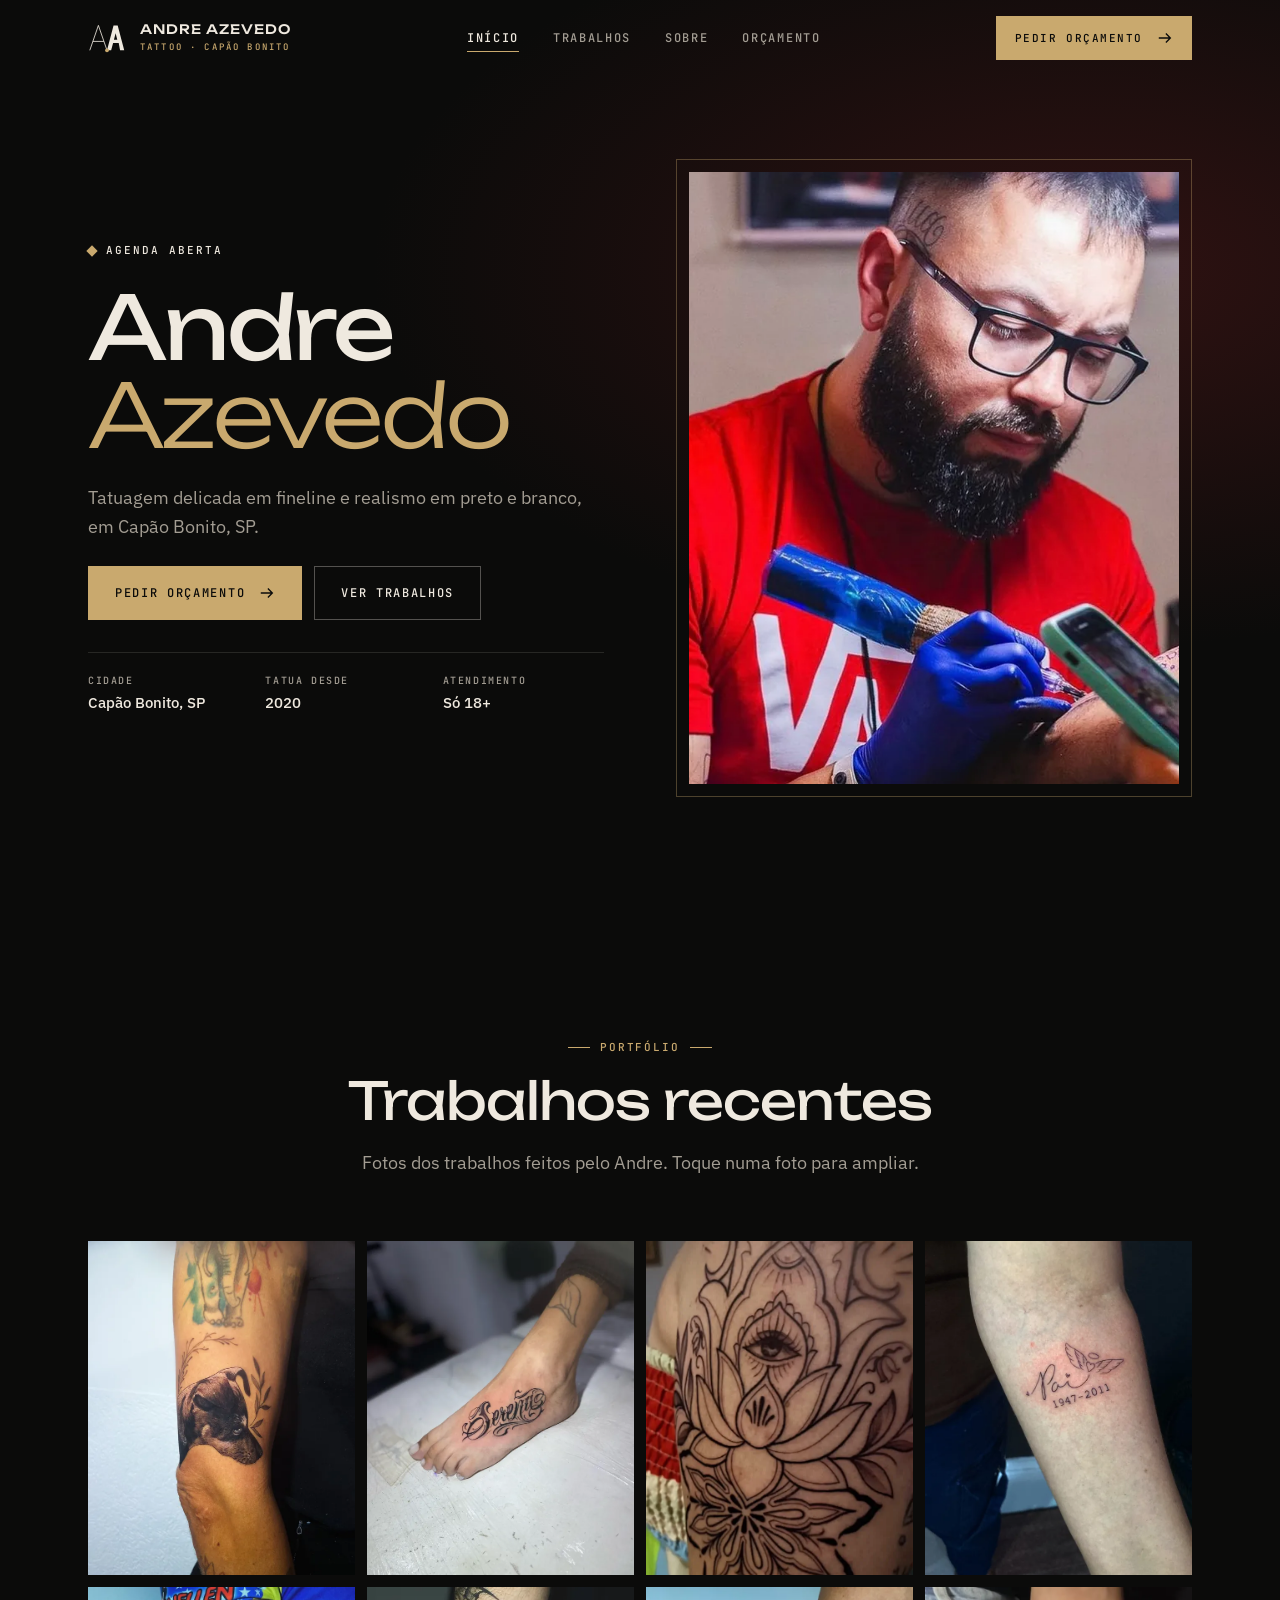
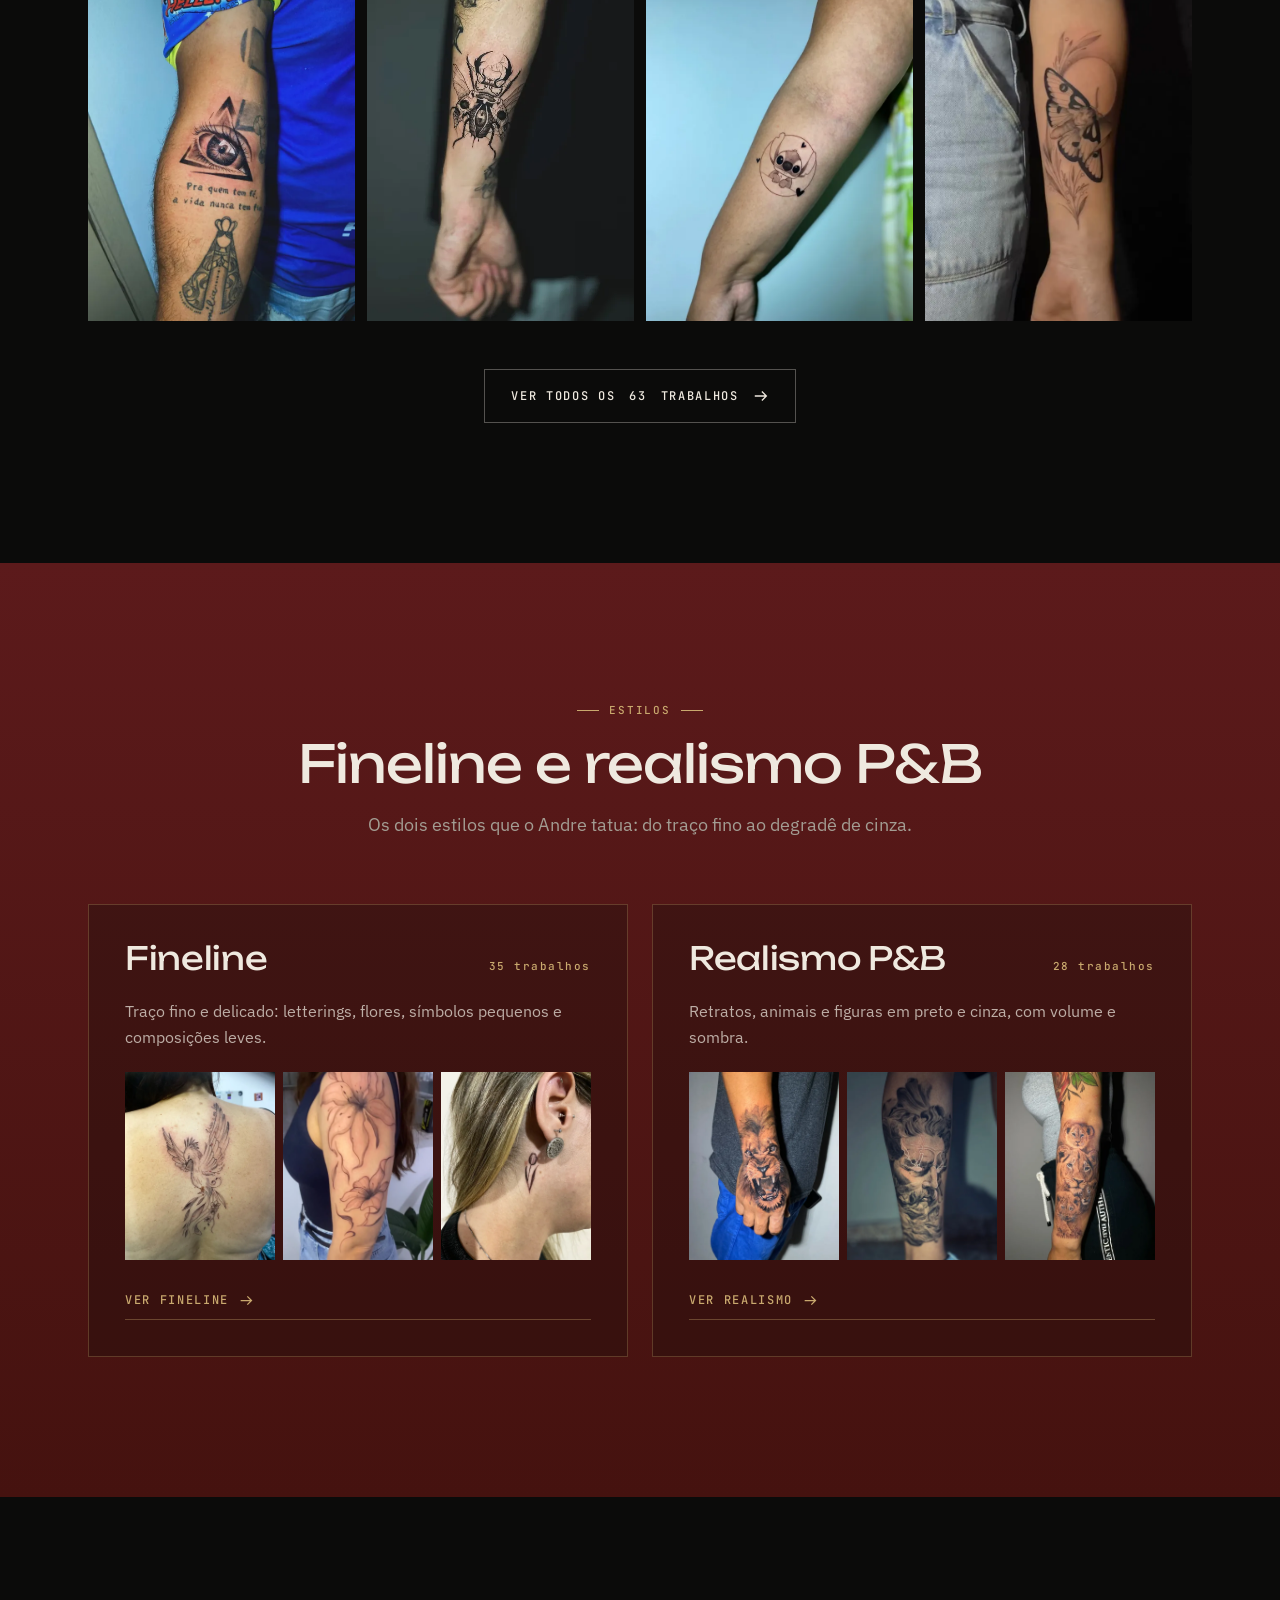
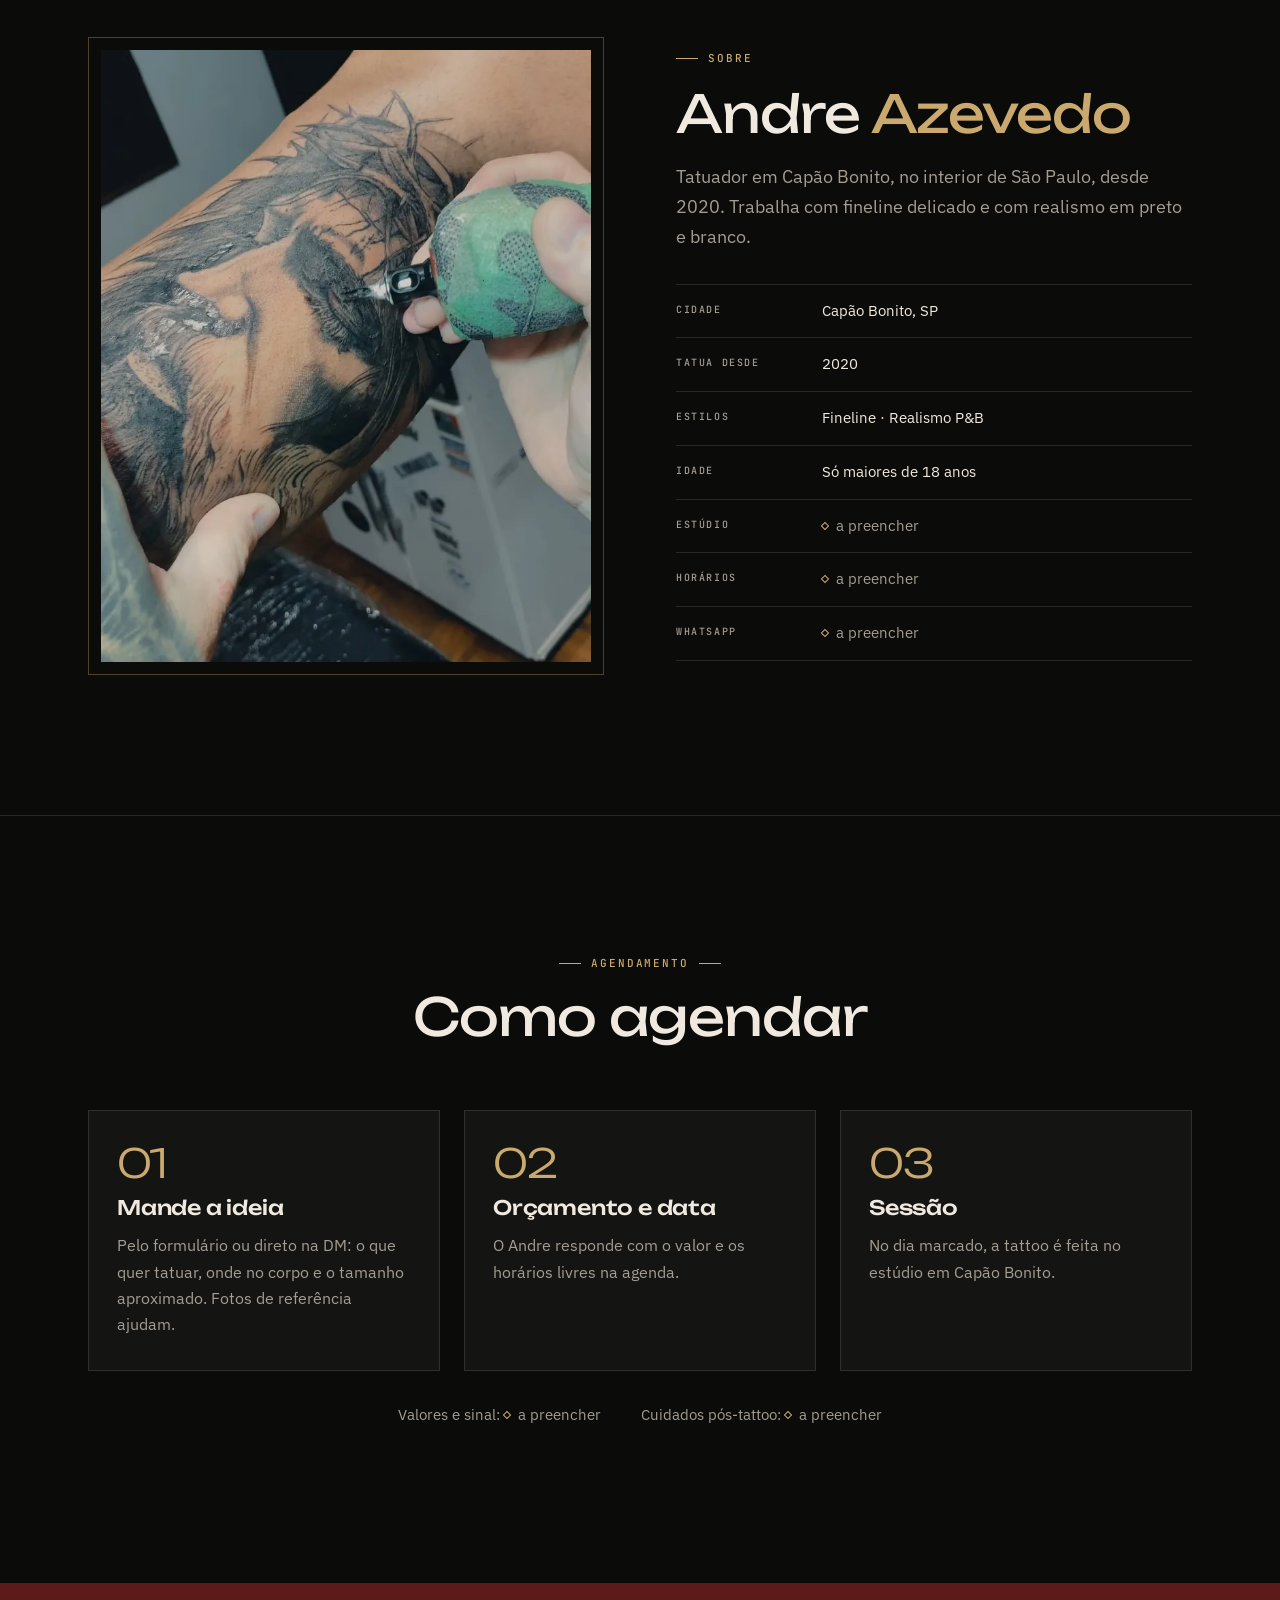
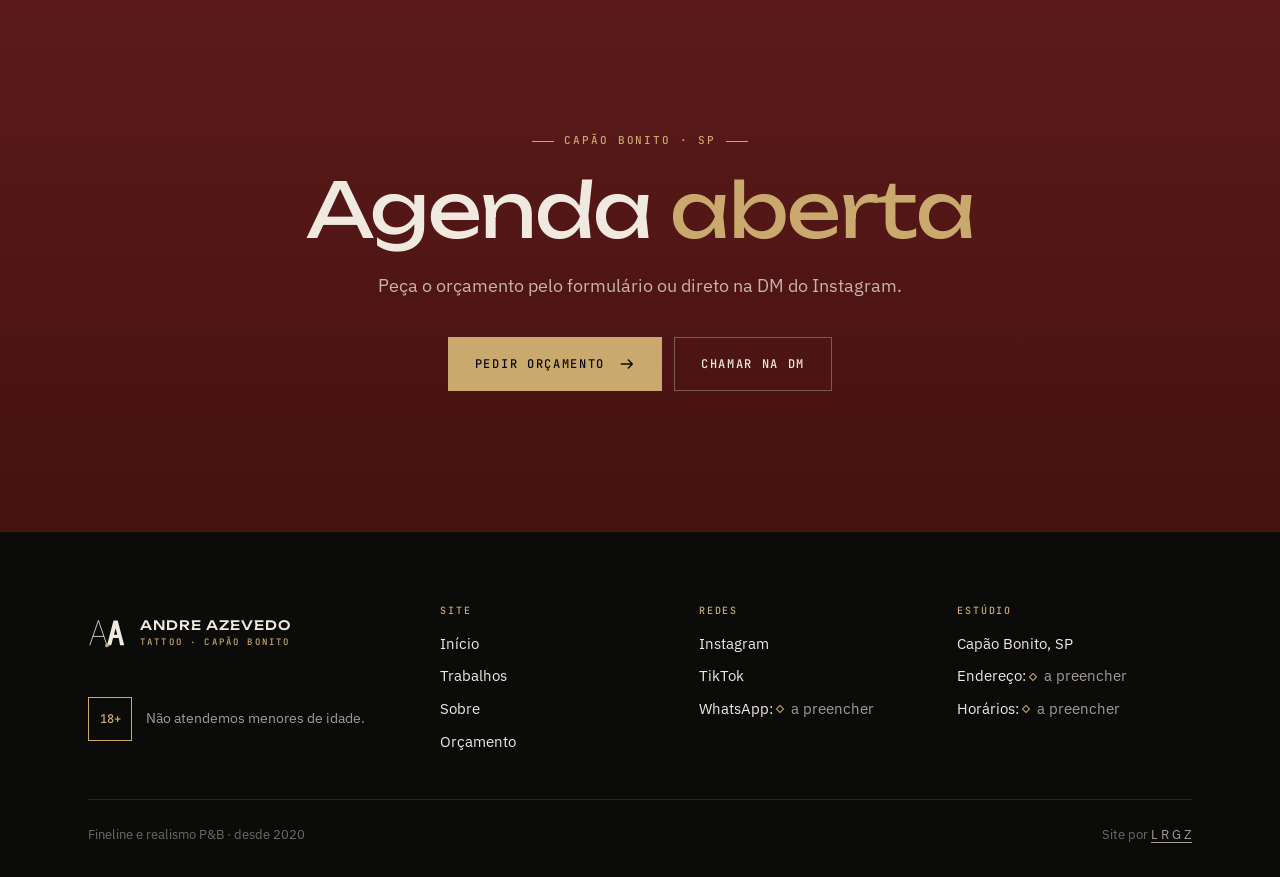
==== commit 3391e70f: "v4: volta ao layout padrão simétrico, fontes LRGZ e paleta ônix/oxblood/ouro/marfim Co-Authored-By: " ====
--- a/index.html
+++ b/index.html
@@ -6,7 +6,7 @@
 <title>Andre Azevedo · Tatuagem fineline e realismo P&B em Capão Bonito</title>
 <meta name="description" content="Andre Azevedo tatua fineline delicado e realismo preto e branco em Capão Bonito, SP, desde 2020. Agenda aberta: peça seu orçamento.">
 <meta name="robots" content="noindex">
-<meta name="theme-color" content="#0e0e0d">
+<meta name="theme-color" content="#0b0b0a">
 <meta property="og:type" content="website">
 <meta property="og:title" content="Andre Azevedo · Tatuagem fineline e realismo P&B em Capão Bonito">
 <meta property="og:description" content="Andre Azevedo tatua fineline delicado e realismo preto e branco em Capão Bonito, SP, desde 2020. Agenda aberta: peça seu orçamento.">
@@ -17,101 +17,90 @@
 <link rel="apple-touch-icon" href="assets/img/icone-180.png">
 <link rel="preconnect" href="https://fonts.googleapis.com">
 <link rel="preconnect" href="https://fonts.gstatic.com" crossorigin>
-<link rel="stylesheet" href="https://fonts.googleapis.com/css2?family=Host+Grotesk:wght@300..600&display=swap">
-<link rel="stylesheet" href="assets/css/site.css?v=5">
+<link rel="stylesheet" href="https://fonts.googleapis.com/css2?family=Unbounded:wght@300;400;500&family=IBM+Plex+Sans:wght@400;500&family=JetBrains+Mono:wght@500&display=swap">
+<link rel="stylesheet" href="assets/css/site.css?v=6">
 </head>
 <body>
 <a class="sr" href="#conteudo">Pular para o conteúdo</a>
-<header class="trilho">
-  <a class="trilho-marca" href="./" aria-label="Andre Azevedo, início"><svg class="logo" viewBox="0 0 64 50" aria-hidden="true"><path class="l-fino" pathLength="1" d="M3 46 17.5 4 32 46M8.2 31h18.6"/><path class="l-cheio" fill-rule="evenodd" d="M32 46 43 4h7l11 42h-7l-2.27-12.5h-9.46L39 46zm14.5-28.6 2.79 10.6h-5.58z"/><circle class="l-ponto" cx="32" cy="46" r="3.2"/></svg></a>
-  <nav class="trilho-nav" aria-label="Principal"><a href="./" aria-current="page">Início</a><a href="trabalhos.html">Trabalhos</a><a href="./#sobre">Sobre</a></nav>
-  <div class="trilho-prog" data-prog aria-hidden="true"><i></i></div>
-  <a class="trilho-cta" href="orcamento.html"><span>Orçamento</span><svg viewBox="0 0 18 18" aria-hidden="true"><path d="M2 9h13M10 4l5 5-5 5"/></svg></a>
+<div class="progresso" data-prog aria-hidden="true"><i></i></div>
+<header class="topo">
+  <div class="wrap">
+    <a class="marca" href="./" aria-label="Andre Azevedo, início"><svg class="logo" viewBox="0 0 64 50" aria-hidden="true"><path class="l-fino" d="M3 46 17.5 4 32 46M8.2 31h18.6"/><path class="l-cheio" fill-rule="evenodd" d="M32 46 43 4h7l11 42h-7l-2.27-12.5h-9.46L39 46zm14.5-28.6 2.79 10.6h-5.58z"/><circle class="l-ponto" cx="32" cy="46" r="3.2"/></svg><b>Andre Azevedo<small>Tattoo · Capão Bonito</small></b></a>
+    <nav class="menu" aria-label="Principal"><a href="./" aria-current="page">Início</a><a href="trabalhos.html">Trabalhos</a><a href="./#sobre">Sobre</a><a href="orcamento.html">Orçamento</a></nav>
+    <a class="btn peq" href="orcamento.html">Pedir orçamento <svg viewBox="0 0 18 18" aria-hidden="true"><path d="M2 9h13M10 4l5 5-5 5"/></svg></a>
+    <button class="abrir" type="button" aria-expanded="false" aria-controls="gaveta" aria-label="Menu"><i></i><i></i></button>
+  </div>
 </header>
-<nav class="doca" aria-label="Navegação">
-  <a class="doca-marca" href="./" aria-label="Início" aria-current="page"><svg class="logo" viewBox="0 0 64 50" aria-hidden="true"><path class="l-fino" pathLength="1" d="M3 46 17.5 4 32 46M8.2 31h18.6"/><path class="l-cheio" fill-rule="evenodd" d="M32 46 43 4h7l11 42h-7l-2.27-12.5h-9.46L39 46zm14.5-28.6 2.79 10.6h-5.58z"/><circle class="l-ponto" cx="32" cy="46" r="3.2"/></svg></a>
-  <a href="trabalhos.html">Trabalhos</a>
-  <a href="./#sobre">Sobre</a>
-  <a class="doca-cta" href="orcamento.html">Orçamento <svg viewBox="0 0 18 18" aria-hidden="true"><path d="M2 9h13M10 4l5 5-5 5"/></svg></a>
-  <span class="doca-prog" data-prog aria-hidden="true"><i></i></span>
-</nav>
+<nav class="gaveta" id="gaveta" aria-label="Menu do celular"><a href="./" aria-current="page">Início</a><a href="trabalhos.html">Trabalhos</a><a href="./#sobre">Sobre</a><a href="orcamento.html">Orçamento</a><a class="btn" href="orcamento.html">Pedir orçamento <svg viewBox="0 0 18 18" aria-hidden="true"><path d="M2 9h13M10 4l5 5-5 5"/></svg></a><span class="rot">Capão Bonito · SP</span></nav>
 <main id="conteudo">
-<div class="wrap cabeca"><a href="./"><svg class="logo" viewBox="0 0 64 50" aria-hidden="true"><path class="l-fino" pathLength="1" d="M3 46 17.5 4 32 46M8.2 31h18.6"/><path class="l-cheio" fill-rule="evenodd" d="M32 46 43 4h7l11 42h-7l-2.27-12.5h-9.46L39 46zm14.5-28.6 2.79 10.6h-5.58z"/><circle class="l-ponto" cx="32" cy="46" r="3.2"/></svg>Andre Azevedo</a><span class="rot">Capão Bonito · SP</span></div>
 <section class="abertura" aria-labelledby="nome">
   <div class="wrap ab">
-    <div class="ab-topo">
-      <p class="ab-status rot"><i aria-hidden="true"></i>Agenda aberta</p>
-      <a class="rot" href="https://www.instagram.com/andreazevedotattoo/" target="_blank" rel="noopener">@andreazevedotattoo</a>
-    </div>
-    <h1 class="nome" id="nome"><span>Andre</span><span>Azevedo</span></h1>
-    <figure class="ab-foto">
-      <div class="decalque">
-        <div class="quadro"><img src="assets/img/andre-700.webp" srcset="assets/img/andre-700.webp 700w, assets/img/andre-1300.webp 1300w" sizes="(min-width:960px) 34vw, 100vw" alt="Andre Azevedo tatuando" width="700" height="812" fetchpriority="high"></div>
-        <a class="btn ab-cta" href="orcamento.html"><span>Pedir orçamento</span><i><svg viewBox="0 0 18 18" aria-hidden="true"><path d="M2 9h13M10 4l5 5-5 5"/></svg></i></a>
+    <div class="ab-texto">
+      <p class="rot ab-status">Agenda aberta</p>
+      <h1 class="nome" id="nome"><span>Andre</span><span class="ouro">Azevedo</span></h1>
+      <p class="lead">Tatuagem delicada em fineline e realismo em preto e branco, em Capão Bonito, SP.</p>
+      <div class="acoes">
+        <a class="btn" href="orcamento.html">Pedir orçamento <svg viewBox="0 0 18 18" aria-hidden="true"><path d="M2 9h13M10 4l5 5-5 5"/></svg></a>
+        <a class="btn linha" href="trabalhos.html">Ver trabalhos</a>
       </div>
-    </figure>
-    <div class="ab-base">
-      <p class="lead">Tatuagem delicada em fineline e realismo em preto e branco.</p>
-      <a class="link" href="trabalhos.html"><span>Ver os 63 trabalhos</span><svg viewBox="0 0 18 18" aria-hidden="true"><path d="M2 9h13M10 4l5 5-5 5"/></svg></a>
       <ul class="ab-meta">
         <li>Cidade <b>Capão Bonito, SP</b></li>
-        <li>Desde <b>2020</b></li>
-        <li>Idade <b>18+</b></li>
+        <li>Tatua desde <b>2020</b></li>
+        <li>Atendimento <b>Só 18+</b></li>
       </ul>
     </div>
+    <figure class="ab-foto moldura">
+      <div class="quadro"><img src="assets/img/andre-700.webp" srcset="assets/img/andre-700.webp 700w, assets/img/andre-1300.webp 1300w" sizes="(min-width:960px) 45vw, 100vw" alt="Andre Azevedo tatuando" width="700" height="812" fetchpriority="high"></div>
+    </figure>
   </div>
 </section>
 
 <section class="secao" aria-labelledby="t-recentes">
-  <div class="wrap cab cab-linha">
-    <div>
+  <div class="wrap">
+    <div class="cab centro">
       <p class="rot">Portfólio</p>
       <h2 id="t-recentes" data-rv>Trabalhos recentes</h2>
+      <p class="lead" data-rv>Fotos dos trabalhos feitos pelo Andre. Toque numa foto para ampliar.</p>
     </div>
-    <div class="faixa-ctrl">
-      <span class="rot" data-faixa-cont>01 / 10</span>
-      <button class="seta-q" type="button" data-faixa-ant aria-label="Anteriores"><svg viewBox="0 0 18 18" aria-hidden="true"><path d="M2 9h13M10 4l5 5-5 5"/></svg></button>
-      <button class="seta-q" type="button" data-faixa-prox aria-label="Próximos"><svg viewBox="0 0 18 18" aria-hidden="true"><path d="M2 9h13M10 4l5 5-5 5"/></svg></button>
-    </div>
+    <div class="grade" data-grade data-limite="8"></div>
+    <div class="mais"><a class="btn linha" href="trabalhos.html">Ver todos os <span data-conta="todos"></span> trabalhos <svg viewBox="0 0 18 18" aria-hidden="true"><path d="M2 9h13M10 4l5 5-5 5"/></svg></a></div>
   </div>
-  <div class="faixa" data-faixa data-limite="10"></div>
 </section>
 
-<section class="secao" aria-label="Estilos">
+<section class="secao vinho" aria-labelledby="t-estilos">
   <div class="wrap">
-    <p class="rot estilos-rot">Estilos</p>
-    <article class="bloco">
-      <div class="bloco-texto" data-rv>
-        <h2 class="bloco-tit">Fineline<sup data-conta="fineline"></sup></h2>
+    <div class="cab centro">
+      <p class="rot">Estilos</p>
+      <h2 id="t-estilos" data-rv>Fineline e realismo P&amp;B</h2>
+      <p class="lead" data-rv>Os dois estilos que o Andre tatua: do traço fino ao degradê de cinza.</p>
+    </div>
+    <div class="estilos">
+      <article class="estilo" data-rv>
+        <div class="estilo-cab"><h3>Fineline</h3><span class="n"><span data-conta="fineline"></span> trabalhos</span></div>
         <p>Traço fino e delicado: letterings, flores, símbolos pequenos e composições leves.</p>
-        <a class="link" href="trabalhos.html?estilo=fineline"><span>Ver os trabalhos em fineline</span><svg viewBox="0 0 18 18" aria-hidden="true"><path d="M2 9h13M10 4l5 5-5 5"/></svg></a>
-      </div>
-      <div class="bloco-fotos" data-amostra="fineline" data-ids="aa-53,aa-48,aa-09"></div>
-    </article>
-    <article class="bloco inverso">
-      <div class="bloco-texto" data-rv>
-        <h2 class="bloco-tit">Realismo<sup data-conta="realismo"></sup></h2>
+        <div class="amostra" data-amostra="fineline" data-ids="aa-53,aa-48,aa-09"></div>
+        <a class="link" href="trabalhos.html?estilo=fineline">Ver fineline <svg viewBox="0 0 18 18" aria-hidden="true"><path d="M2 9h13M10 4l5 5-5 5"/></svg></a>
+      </article>
+      <article class="estilo" data-rv>
+        <div class="estilo-cab"><h3>Realismo P&amp;B</h3><span class="n"><span data-conta="realismo"></span> trabalhos</span></div>
         <p>Retratos, animais e figuras em preto e cinza, com volume e sombra.</p>
-        <a class="link" href="trabalhos.html?estilo=realismo"><span>Ver os trabalhos em realismo</span><svg viewBox="0 0 18 18" aria-hidden="true"><path d="M2 9h13M10 4l5 5-5 5"/></svg></a>
-      </div>
-      <div class="bloco-fotos" data-amostra="realismo" data-ids="aa-17,aa-19,aa-62"></div>
-    </article>
+        <div class="amostra" data-amostra="realismo" data-ids="aa-17,aa-19,aa-62"></div>
+        <a class="link" href="trabalhos.html?estilo=realismo">Ver realismo <svg viewBox="0 0 18 18" aria-hidden="true"><path d="M2 9h13M10 4l5 5-5 5"/></svg></a>
+      </article>
+    </div>
   </div>
 </section>
 
 <section class="secao" id="sobre" aria-labelledby="t-sobre">
   <div class="wrap sobre">
-    <figure data-rv>
-      <div class="decalque"><div class="quadro"><img src="assets/img/processo-640.webp" alt="Andre tatuando um Jesus em realismo" loading="lazy" width="640" height="1136"></div></div>
+    <figure class="moldura" data-rv>
+      <div class="quadro"><img src="assets/img/processo-640.webp" alt="Andre tatuando um Jesus em realismo" loading="lazy" width="640" height="1136"></div>
     </figure>
     <div class="sobre-texto">
       <p class="rot" data-rv>Sobre</p>
-      <h2 id="t-sobre" data-rv>Andre Azevedo</h2>
+      <h2 id="t-sobre" data-rv>Andre <span class="ouro">Azevedo</span></h2>
       <p class="lead" data-rv>Tatuador em Capão Bonito, no interior de São Paulo, desde 2020. Trabalha com fineline delicado e com realismo em preto e branco.</p>
-    </div>
-    <div class="ficha" data-rv>
-      <div class="ficha-cab"><span class="rot">Ficha</span><svg class="logo" viewBox="0 0 64 50" aria-hidden="true"><path class="l-fino" pathLength="1" d="M3 46 17.5 4 32 46M8.2 31h18.6"/><path class="l-cheio" fill-rule="evenodd" d="M32 46 43 4h7l11 42h-7l-2.27-12.5h-9.46L39 46zm14.5-28.6 2.79 10.6h-5.58z"/><circle class="l-ponto" cx="32" cy="46" r="3.2"/></svg></div>
-      <ul class="fatos">
+      <ul class="fatos" data-rv>
         <li><span>Cidade</span><span>Capão Bonito, SP</span></li>
         <li><span>Tatua desde</span><span>2020</span></li>
         <li><span>Estilos</span><span>Fineline · Realismo P&amp;B</span></li>
@@ -124,45 +113,41 @@
   </div>
 </section>
 
-<section class="secao claro" aria-labelledby="t-agendar">
-  <div class="wrap agendar">
-    <div class="cab">
+<section class="secao" aria-labelledby="t-agendar">
+  <div class="wrap">
+    <div class="cab centro">
       <p class="rot">Agendamento</p>
       <h2 id="t-agendar" data-rv>Como agendar</h2>
     </div>
-    <div>
-      <ol class="passos">
-        <li data-rv><span class="n" aria-hidden="true">1</span><h3>Mande a ideia</h3><p>Pelo formulário ou direto na DM: o que quer tatuar, onde no corpo e o tamanho aproximado. Fotos de referência ajudam.</p></li>
-        <li data-rv><span class="n" aria-hidden="true">2</span><h3>Orçamento e data</h3><p>O Andre responde com o valor e os horários livres na agenda.</p></li>
-        <li data-rv><span class="n" aria-hidden="true">3</span><h3>Sessão</h3><p>No dia marcado, a tattoo é feita no estúdio em Capão Bonito.</p></li>
-      </ol>
-      <p class="passos-nota"><span>Valores e sinal: <em class="a-preencher">a preencher</em></span><span>Cuidados pós-tattoo: <em class="a-preencher">a preencher</em></span></p>
-    </div>
+    <ol class="passos">
+      <li data-rv><span class="n" aria-hidden="true">01</span><h3>Mande a ideia</h3><p>Pelo formulário ou direto na DM: o que quer tatuar, onde no corpo e o tamanho aproximado. Fotos de referência ajudam.</p></li>
+      <li data-rv><span class="n" aria-hidden="true">02</span><h3>Orçamento e data</h3><p>O Andre responde com o valor e os horários livres na agenda.</p></li>
+      <li data-rv><span class="n" aria-hidden="true">03</span><h3>Sessão</h3><p>No dia marcado, a tattoo é feita no estúdio em Capão Bonito.</p></li>
+    </ol>
+    <p class="passos-nota"><span>Valores e sinal: <em class="a-preencher">a preencher</em></span><span>Cuidados pós-tattoo: <em class="a-preencher">a preencher</em></span></p>
   </div>
 </section>
 
-<section class="secao chamada" aria-labelledby="t-chamada">
-  <div class="wrap chamada-g">
-    <div>
-      <p class="rot" data-rv>Capão Bonito · SP</p>
-      <h2 id="t-chamada" data-rv>Agenda<br>aberta<i>.</i></h2>
-    </div>
-    <div class="lado" data-rv>
-      <p class="lead">Peça o orçamento pelo formulário ou direto na DM do Instagram.</p>
-      <div class="acoes">
-        <a class="btn" href="orcamento.html"><span>Pedir orçamento</span><i><svg viewBox="0 0 18 18" aria-hidden="true"><path d="M2 9h13M10 4l5 5-5 5"/></svg></i></a>
-        <a class="btn linha" data-dm href="https://www.instagram.com/andreazevedotattoo/" target="_blank" rel="noopener"><span>Chamar na DM</span><i><svg viewBox="0 0 18 18" aria-hidden="true"><path d="M2 9h13M10 4l5 5-5 5"/></svg></i></a>
-      </div>
+<section class="secao vinho chamada" aria-labelledby="t-chamada">
+  <div class="wrap centro">
+    <p class="rot" data-rv>Capão Bonito · SP</p>
+    <h2 id="t-chamada" data-rv>Agenda <span class="ouro">aberta</span></h2>
+    <p class="lead" data-rv>Peça o orçamento pelo formulário ou direto na DM do Instagram.</p>
+    <div class="acoes" data-rv>
+      <a class="btn" href="orcamento.html">Pedir orçamento <svg viewBox="0 0 18 18" aria-hidden="true"><path d="M2 9h13M10 4l5 5-5 5"/></svg></a>
+      <a class="btn linha" data-dm href="https://www.instagram.com/andreazevedotattoo/" target="_blank" rel="noopener">Chamar na DM</a>
     </div>
   </div>
 </section>
 </main>
 <footer class="rodape">
   <div class="wrap">
-    <a class="rodape-marca" href="./" aria-label="Andre Azevedo, início"><svg class="logo" viewBox="0 0 64 50" aria-hidden="true"><path class="l-fino" pathLength="1" d="M3 46 17.5 4 32 46M8.2 31h18.6"/><path class="l-cheio" fill-rule="evenodd" d="M32 46 43 4h7l11 42h-7l-2.27-12.5h-9.46L39 46zm14.5-28.6 2.79 10.6h-5.58z"/><circle class="l-ponto" cx="32" cy="46" r="3.2"/></svg><strong>Andre<br>Azevedo</strong></a>
     <div class="colunas">
-      <div><p class="aviso18"><b>18+</b>Não atendemos menores de idade.</p></div>
-      <div><h4>Site</h4><ul><li><a href="./">Início</a></li><li><a href="trabalhos.html">Trabalhos</a></li><li><a href="orcamento.html">Orçamento</a></li></ul></div>
+      <div>
+        <a class="marca" href="./" aria-label="Andre Azevedo, início"><svg class="logo" viewBox="0 0 64 50" aria-hidden="true"><path class="l-fino" d="M3 46 17.5 4 32 46M8.2 31h18.6"/><path class="l-cheio" fill-rule="evenodd" d="M32 46 43 4h7l11 42h-7l-2.27-12.5h-9.46L39 46zm14.5-28.6 2.79 10.6h-5.58z"/><circle class="l-ponto" cx="32" cy="46" r="3.2"/></svg><b>Andre Azevedo<small>Tattoo · Capão Bonito</small></b></a>
+        <p class="aviso18"><b>18+</b>Não atendemos menores de idade.</p>
+      </div>
+      <div><h4>Site</h4><ul><li><a href="./">Início</a></li><li><a href="trabalhos.html">Trabalhos</a></li><li><a href="./#sobre">Sobre</a></li><li><a href="orcamento.html">Orçamento</a></li></ul></div>
       <div><h4>Redes</h4><ul><li><a href="https://www.instagram.com/andreazevedotattoo/" target="_blank" rel="noopener">Instagram</a></li><li><a href="https://www.tiktok.com/@andreazevedotattoo" target="_blank" rel="noopener">TikTok</a></li><li>WhatsApp: <em class="a-preencher">a preencher</em></li></ul></div>
       <div><h4>Estúdio</h4><ul><li>Capão Bonito, SP</li><li>Endereço: <em class="a-preencher">a preencher</em></li><li>Horários: <em class="a-preencher">a preencher</em></li></ul></div>
     </div>
@@ -174,7 +159,7 @@
   <div class="lb-palco"><img alt=""></div>
   <div class="lb-base"><button type="button" data-ant aria-label="Anterior">&larr;</button><span class="rot" data-leg></span><button type="button" data-prox aria-label="Próxima">&rarr;</button></div>
 </div>
-<script src="assets/js/obras.js?v=5"></script>
-<script src="assets/js/site.js?v=5"></script>
+<script src="assets/js/obras.js?v=6"></script>
+<script src="assets/js/site.js?v=6"></script>
 </body>
 </html>
--- a/assets/css/site.css
+++ b/assets/css/site.css
@@ -1,373 +1,261 @@
-/* Andre Azevedo — v3
-   Preto minimalista + vermelhão. Host Grotesk.
-   Logo ΛΛ: um A em fio (fineline), um A cheio (realismo), ponto vermelho onde se tocam.
-   Navegação: trilho vertical à esquerda no desktop, doca embaixo no celular.
-   Layouts assimétricos: nome em pé na abertura, botão preso na foto, faixa que rola de lado,
-   blocos de estilo alternados, ficha sobre a foto. */
+/* Andre Azevedo — v4
+   Layout simétrico e organizado. Fontes do LRGZ: Unbounded (títulos), IBM Plex Sans (texto), JetBrains Mono (rótulos).
+   Paleta de luxo em 4 tons: ônix (âncora), oxblood (profundidade), ouro (metal), marfim (neutro). */
 :root{
-  --preto:#0e0e0d;
-  --preto2:#161615;
-  --preto3:#1f1f1d;
-  --linha:rgba(236,235,231,.14);
-  --osso:#ecebe7;
-  --cinza:#9a9893;
-  --cinza2:#6c6a66;
-  --verm:#d6402b;
-  --verm2:#b8331f;
+  --onix:#0b0b0a;
+  --onix2:#141413;
+  --onix3:#1c1b19;
+  --oxblood:#5c1a1b;
+  --oxblood2:#45120f;
+  --ouro:#c9a96e;
+  --ouro2:#b39257;
+  --marfim:#efe9df;
+  --cinza:#a39d93;
+  --cinza2:#6f6a62;
+  --linha:rgba(239,233,223,.12);
   --ease:cubic-bezier(.16,.84,.32,1);
-  --fonte:"Host Grotesk",system-ui,sans-serif;
-  --g:clamp(16px,4.5vw,56px);
-  --max:1320px;
-  --trilho:88px;
-  --doca:64px;
+  --titulo:"Unbounded",system-ui,sans-serif;
+  --texto:"IBM Plex Sans",system-ui,sans-serif;
+  --mono:"JetBrains Mono",ui-monospace,monospace;
+  --g:clamp(16px,4.5vw,48px);
+  --max:1200px;
 }
 *,*::before,*::after{box-sizing:border-box}
-html{-webkit-text-size-adjust:100%;scroll-behavior:smooth;background:var(--preto)}
+html{-webkit-text-size-adjust:100%;scroll-behavior:smooth;background:var(--onix)}
 @media (prefers-reduced-motion:reduce){html{scroll-behavior:auto}}
-body{margin:0;background:var(--preto);color:var(--osso);font:400 16px/1.6 var(--fonte);overflow-x:hidden;-webkit-font-smoothing:antialiased;padding-bottom:calc(var(--doca) + env(safe-area-inset-bottom))}
-@media (min-width:960px){body{padding-bottom:0;padding-left:var(--trilho)}}
+body{margin:0;background:var(--onix);color:var(--marfim);font:400 16px/1.65 var(--texto);overflow-x:hidden;-webkit-font-smoothing:antialiased}
 img{display:block;max-width:100%;height:auto}
 a{color:inherit}
 button,input,select,textarea{font:inherit;color:inherit}
-::selection{background:var(--verm);color:var(--osso)}
-:focus-visible{outline:1px solid var(--verm);outline-offset:4px}
+::selection{background:var(--ouro);color:var(--onix)}
+:focus-visible{outline:1px solid var(--ouro);outline-offset:4px}
 .sr{position:absolute;width:1px;height:1px;overflow:hidden;clip:rect(0 0 0 0);white-space:nowrap}
 .wrap{width:100%;max-width:var(--max);margin:0 auto;padding:0 var(--g)}
+.centro{text-align:center}
 
 /* ---------- tipografia ---------- */
-.rot{font:500 11px/1.4 var(--fonte);letter-spacing:.16em;text-transform:uppercase;color:var(--cinza);margin:0}
-h1,h2,h3{font-family:var(--fonte);font-weight:300;line-height:1;letter-spacing:-.035em;margin:0}
-h2{font-size:clamp(40px,7.4vw,92px);letter-spacing:-.045em}
-h3{font-size:clamp(22px,2.6vw,28px);font-weight:400;letter-spacing:-.02em}
+.rot{display:inline-flex;align-items:center;gap:10px;font:500 11px/1.4 var(--mono);letter-spacing:.18em;text-transform:uppercase;color:var(--ouro);margin:0}
+.rot::before{content:"";width:22px;height:1px;background:currentColor}
+.centro .rot::after{content:"";width:22px;height:1px;background:currentColor}
+h1,h2,h3{font-family:var(--titulo);font-weight:400;line-height:1.08;letter-spacing:-.02em;margin:0}
+h2{font-size:clamp(28px,4.6vw,52px)}
+h3{font-size:clamp(17px,1.8vw,20px);font-weight:500;letter-spacing:-.01em}
 p{margin:0 0 1em}
-.lead{font-size:clamp(17px,1.7vw,20px);line-height:1.55;max-width:30em;color:var(--cinza);margin:0}
+.lead{font-size:clamp(16px,1.6vw,18px);line-height:1.65;color:var(--cinza);max-width:34em;margin:0}
+.centro .lead{margin-left:auto;margin-right:auto}
+.ouro{color:var(--ouro)}
 .a-preencher{color:var(--cinza);font-style:normal;white-space:nowrap}
-.a-preencher::before{content:"";display:inline-block;width:6px;height:6px;background:var(--verm);margin:0 8px 2px 0;vertical-align:middle}
-
-/* ---------- logo ---------- */
+.a-preencher::before{content:"";display:inline-block;width:6px;height:6px;border:1px solid var(--ouro);margin:0 8px 2px 0;vertical-align:middle;transform:rotate(45deg)}
+
+/* ---------- logo ΛΛ ---------- */
 .logo{display:block;width:100%;height:auto;overflow:visible}
-.logo .l-fino{fill:none;stroke:currentColor;stroke-width:1.4;stroke-dasharray:1;stroke-dashoffset:1;transition:stroke-dashoffset 1.4s var(--ease) .2s}
-.logo .l-cheio{fill:currentColor;clip-path:inset(100% 0 0 0);transition:clip-path .9s var(--ease) .7s}
-.logo .l-ponto{fill:var(--verm);transform-origin:32px 46px;transform:scale(0);transition:transform .5s var(--ease) 1.25s}
-.pronto .logo .l-fino{stroke-dashoffset:0}
-.pronto .logo .l-cheio{clip-path:inset(0)}
-.pronto .logo .l-ponto{transform:none}
-@media (prefers-reduced-motion:reduce){.logo .l-fino{stroke-dashoffset:0;transition:none}.logo .l-cheio{clip-path:none;transition:none}.logo .l-ponto{transform:none;transition:none}}
-
-/* ---------- trilho (desktop) ---------- */
-.trilho{display:none}
-@media (min-width:960px){
-  .trilho{position:fixed;left:0;top:0;bottom:0;width:var(--trilho);z-index:50;display:flex;flex-direction:column;align-items:center;border-right:1px solid var(--linha);background:var(--preto)}
-  .trilho-marca{display:block;width:46px;padding:26px 0 0;color:var(--osso)}
-  .trilho-nav{flex:1;display:flex;flex-direction:column;align-items:center;justify-content:center;gap:34px}
-  .trilho-nav a{writing-mode:vertical-rl;transform:rotate(180deg);text-decoration:none;font:500 13px/1 var(--fonte);letter-spacing:.06em;color:var(--cinza);padding:6px;display:flex;align-items:center;gap:10px;transition:color .3s var(--ease)}
-  .trilho-nav a::before{content:"";width:5px;height:5px;background:var(--verm);transform:scale(0);transition:transform .35s var(--ease)}
-  .trilho-nav a:hover{color:var(--osso)}
-  .trilho-nav a[aria-current]{color:var(--osso)}
-  .trilho-nav a[aria-current]::before{transform:none}
-  .trilho-prog{width:1px;height:96px;background:var(--linha);margin-bottom:24px;position:relative}
-  .trilho-prog i{position:absolute;inset:0;background:var(--verm);transform-origin:top;transform:scaleY(var(--p,0))}
-  .trilho-cta{width:100%;background:var(--verm);color:var(--osso);text-decoration:none;display:flex;flex-direction:column;align-items:center;gap:14px;padding:22px 0 24px;font:500 13px/1 var(--fonte);letter-spacing:.06em;transition:background .35s var(--ease)}
-  .trilho-cta span{writing-mode:vertical-rl;transform:rotate(180deg)}
-  .trilho-cta svg{width:18px;height:18px;fill:none;stroke:currentColor;stroke-width:1.4;transform:rotate(-90deg);transition:transform .45s var(--ease)}
-  .trilho-cta:hover{background:var(--verm2)}
-  .trilho-cta:hover svg{transform:rotate(-90deg) translateX(4px)}
-  .trilho-cta[aria-current]{background:var(--osso);color:var(--preto)}
-}
-
-/* ---------- doca (celular) ---------- */
-.doca{position:fixed;left:0;right:0;bottom:0;z-index:50;display:grid;grid-template-columns:var(--doca) 1fr 1fr 1.25fr;height:calc(var(--doca) + env(safe-area-inset-bottom));padding-bottom:env(safe-area-inset-bottom);background:rgba(14,14,13,.94);backdrop-filter:blur(12px);-webkit-backdrop-filter:blur(12px);border-top:1px solid var(--linha)}
-.doca a{display:flex;align-items:center;justify-content:center;gap:8px;text-decoration:none;font:500 14px/1 var(--fonte);color:var(--cinza);border-left:1px solid var(--linha);transition:color .3s var(--ease),background .3s var(--ease);-webkit-tap-highlight-color:transparent}
-.doca a[aria-current]{color:var(--osso)}
-.doca a[aria-current]:not(.doca-cta):not(.doca-marca)::before{content:"";width:5px;height:5px;background:var(--verm)}
-.doca .doca-marca{border-left:0;color:var(--osso);padding:0 14px}
-.doca .doca-marca .logo{width:34px}
-.doca .doca-cta{background:var(--verm);color:var(--osso);border-left:0}
-.doca .doca-cta svg{width:16px;height:16px;fill:none;stroke:currentColor;stroke-width:1.5}
-.doca-prog{position:absolute;left:0;right:0;top:-1px;height:2px;pointer-events:none}
-.doca-prog i{display:block;height:100%;background:var(--verm);transform-origin:left;transform:scaleX(var(--p,0))}
-@media (min-width:960px){.doca{display:none}}
-
-/* cabeça do celular (não fixa) */
-.cabeca{display:flex;justify-content:space-between;align-items:center;gap:12px;padding-top:18px;padding-bottom:18px;border-bottom:1px solid var(--linha)}
-.cabeca a{display:flex;align-items:center;gap:12px;text-decoration:none;font:500 12px/1 var(--fonte);letter-spacing:.2em;text-transform:uppercase}
-.cabeca .logo{width:30px}
-@media (min-width:960px){.cabeca{display:none}}
-
-/* ---------- botões: duas células, rótulo + seta ---------- */
-.btn{position:relative;display:inline-flex;align-items:stretch;min-height:58px;text-decoration:none;font:500 15px/1 var(--fonte);cursor:pointer;border:0;padding:0;background:none;color:var(--osso);-webkit-tap-highlight-color:transparent}
-.btn>span{display:flex;align-items:center;padding:0 24px;background:var(--verm);position:relative;overflow:hidden;z-index:0}
-.btn>span::before{content:"";position:absolute;inset:0;background:var(--osso);transform:translateY(101%);transition:transform .45s var(--ease);z-index:-1}
-.btn>i{display:grid;place-items:center;width:58px;background:var(--verm);border-left:1px solid rgba(14,14,13,.3);overflow:hidden}
-.btn svg{width:18px;height:18px;fill:none;stroke:currentColor;stroke-width:1.4}
-.btn>span,.btn>i{transition:color .4s var(--ease),background .4s var(--ease),border-color .4s var(--ease),transform .2s var(--ease)}
-@media (hover:hover){
-  .btn:hover>span{color:var(--preto)}
-  .btn:hover>span::before{transform:none}
-  .btn:hover>i{background:var(--verm2)}
-  .btn:hover svg{animation:passa .65s var(--ease)}
-}
-.btn:active>span,.btn:active>i{transform:translateY(2px)}
-@keyframes passa{0%{transform:none}45%{transform:translateX(170%)}46%{transform:translateX(-170%)}100%{transform:none}}
-.btn.linha>span,.btn.linha>i{background:transparent;border:1px solid var(--linha)}
-.btn.linha>i{border-left:0}
-@media (hover:hover){.btn.linha:hover>i{background:var(--verm);border-color:var(--verm)}}
-.link{font:500 15px/1.4 var(--fonte);text-decoration:none;display:inline-flex;gap:10px;align-items:center;padding:10px 0;color:var(--osso)}
-.link svg{width:16px;height:16px;fill:none;stroke:var(--verm);stroke-width:1.5;transition:transform .4s var(--ease);flex:none}
-.link span{background:linear-gradient(currentColor,currentColor) 0 100%/0 1px no-repeat;transition:background-size .45s var(--ease)}
-.link:hover span{background-size:100% 1px}
-.link:hover svg{transform:translateX(4px)}
-.seta-q{display:grid;place-items:center;width:52px;height:52px;border:1px solid var(--linha);background:none;color:var(--osso);cursor:pointer;transition:background .3s var(--ease),border-color .3s var(--ease),opacity .3s var(--ease)}
-.seta-q svg{width:18px;height:18px;fill:none;stroke:currentColor;stroke-width:1.4}
-.seta-q[data-faixa-ant] svg{transform:rotate(180deg)}
-.seta-q:hover{background:var(--verm);border-color:var(--verm)}
-.seta-q:disabled{opacity:.3;pointer-events:none}
-
-/* ---------- cantos de decalque ---------- */
-.decalque{position:relative}
-.decalque::before,.decalque::after{content:"";position:absolute;width:18px;height:18px;border:0 solid var(--verm);z-index:3;pointer-events:none}
-.decalque::before{top:-7px;left:-7px;border-top-width:1px;border-left-width:1px}
-.decalque::after{bottom:-7px;right:-7px;border-bottom-width:1px;border-right-width:1px}
+.logo .l-fino{fill:none;stroke:currentColor;stroke-width:1.4}
+.logo .l-cheio{fill:currentColor}
+.logo .l-ponto{fill:var(--ouro)}
+
+/* ---------- topo ---------- */
+.topo{position:fixed;inset:0 0 auto;z-index:50;transition:background .35s var(--ease),border-color .35s var(--ease);border-bottom:1px solid transparent}
+.topo.solido{background:rgba(11,11,10,.92);backdrop-filter:blur(12px);-webkit-backdrop-filter:blur(12px);border-color:var(--linha)}
+.topo .wrap{display:flex;align-items:center;justify-content:space-between;height:76px;gap:20px}
+.marca{display:flex;align-items:center;gap:14px;text-decoration:none}
+.marca .logo{width:38px}
+.marca b{font:500 13px/1.2 var(--titulo);letter-spacing:.08em;text-transform:uppercase;white-space:nowrap}
+.marca b small{display:block;font:500 9px/1.4 var(--mono);letter-spacing:.24em;color:var(--ouro);margin-top:3px}
+.menu{display:none;align-items:center;gap:34px}
+.menu a{text-decoration:none;font:500 12px/1 var(--mono);letter-spacing:.14em;text-transform:uppercase;color:var(--cinza);padding:8px 0;position:relative;transition:color .3s var(--ease)}
+.menu a::after{content:"";position:absolute;left:0;right:0;bottom:0;height:1px;background:var(--ouro);transform:scaleX(0);transition:transform .35s var(--ease)}
+.menu a:hover,.menu a[aria-current]{color:var(--marfim)}
+.menu a:hover::after,.menu a[aria-current]::after{transform:scaleX(1)}
+.topo .btn{display:none}
+.abrir{display:flex;flex-direction:column;justify-content:center;gap:7px;width:48px;height:48px;margin-right:-12px;background:none;border:0;padding:12px;cursor:pointer}
+.abrir i{display:block;height:1px;background:currentColor;transition:transform .35s var(--ease)}
+.abrir[aria-expanded=true] i:first-child{transform:translateY(4px) rotate(45deg)}
+.abrir[aria-expanded=true] i:last-child{transform:translateY(-4px) rotate(-45deg)}
+.gaveta{position:fixed;inset:76px 0 0;z-index:49;background:var(--onix);padding:28px var(--g) 32px;display:flex;flex-direction:column;gap:4px;clip-path:inset(0 0 100% 0);transition:clip-path .55s var(--ease);visibility:hidden}
+.gaveta.aberta{clip-path:inset(0);visibility:visible}
+.gaveta a:not(.btn){font:400 clamp(26px,8vw,40px)/1.2 var(--titulo);letter-spacing:-.02em;text-decoration:none;padding:16px 0;border-bottom:1px solid var(--linha)}
+.gaveta .btn{margin-top:28px}
+.gaveta .rot{margin-top:auto}
+@media (min-width:960px){.menu,.topo .btn{display:inline-flex}.abrir,.gaveta{display:none}}
+
+/* ---------- botões ---------- */
+.btn{display:inline-flex;align-items:center;justify-content:center;gap:14px;min-height:54px;padding:0 26px;text-decoration:none;font:500 12px/1 var(--mono);letter-spacing:.14em;text-transform:uppercase;cursor:pointer;border:1px solid var(--ouro);background:var(--ouro);color:var(--onix);position:relative;overflow:hidden;isolation:isolate;transition:color .4s var(--ease),border-color .4s var(--ease);-webkit-tap-highlight-color:transparent}
+.btn::before{content:"";position:absolute;inset:0;background:var(--marfim);transform:translateY(101%);transition:transform .45s var(--ease);z-index:-1}
+.btn svg{width:16px;height:16px;fill:none;stroke:currentColor;stroke-width:1.5;transition:transform .45s var(--ease);flex:none}
+@media (hover:hover){.btn:hover::before{transform:none}.btn:hover{border-color:var(--marfim)}.btn:hover svg{transform:translateX(4px)}}
+.btn:active{transform:translateY(1px)}
+.btn.linha{background:transparent;color:var(--marfim);border-color:rgba(239,233,223,.32)}
+.btn.linha::before{background:var(--ouro)}
+@media (hover:hover){.btn.linha:hover{color:var(--onix);border-color:var(--ouro)}}
+.btn.peq{min-height:44px;padding:0 18px;font-size:11px}
+.acoes{display:flex;flex-wrap:wrap;gap:12px}
+.centro .acoes{justify-content:center}
+.link{font:500 12px/1.4 var(--mono);letter-spacing:.14em;text-transform:uppercase;text-decoration:none;display:inline-flex;gap:10px;align-items:center;padding:10px 0;color:var(--ouro);border-bottom:1px solid rgba(201,169,110,.35);transition:border-color .35s var(--ease),gap .35s var(--ease)}
+.link svg{width:15px;height:15px;fill:none;stroke:currentColor;stroke-width:1.5}
+.link:hover{border-color:var(--ouro);gap:16px}
+
+/* ---------- moldura das fotos ---------- */
+.moldura{position:relative;padding:12px;border:1px solid rgba(201,169,110,.35)}
+.moldura .quadro{overflow:hidden;background:var(--onix3)}
+.moldura .quadro img{width:100%;height:100%;object-fit:cover}
 
 /* ---------- abertura ---------- */
-.abertura{padding:24px 0 0}
-.ab{display:grid;gap:28px}
-.ab-topo{display:flex;justify-content:space-between;align-items:center;gap:12px}
-.ab-status{display:flex;align-items:center;gap:10px;color:var(--osso)}
-.ab-status i{width:7px;height:7px;background:var(--verm)}
-.nome{font-size:clamp(60px,18.5vw,120px);line-height:.86;letter-spacing:-.055em;font-weight:300;clip-path:inset(0 0 100% 0);transition:clip-path 1.2s var(--ease) .1s}
+.abertura{padding:128px 0 72px;min-height:100svh;display:flex;align-items:center;background:radial-gradient(80% 60% at 85% 30%,rgba(92,26,27,.45),transparent 70%)}
+.ab{display:grid;gap:48px;align-items:center;width:100%}
+.ab-texto{display:grid;gap:24px;justify-items:start}
+.ab-status{color:var(--marfim)}
+.ab-status::before{width:8px;height:8px;background:var(--ouro);transform:rotate(45deg)}
+.nome{font-size:clamp(40px,7.4vw,88px);line-height:1;letter-spacing:-.03em}
 .nome span{display:block}
-.pronto .nome{clip-path:inset(-10% -10% -10% -10%)}
-.ab-foto{margin:0;position:relative}
-.ab-foto .quadro{aspect-ratio:4/5;overflow:hidden;background:var(--preto2);clip-path:inset(100% 0 0 0);transition:clip-path 1.2s var(--ease) .25s}
-.pronto .ab-foto .quadro{clip-path:inset(0)}
-.ab-foto img{width:100%;height:100%;object-fit:cover;object-position:50% 28%;transform:scale(1.1);transition:transform 1.8s var(--ease) .25s}
-.pronto .ab-foto img{transform:none}
-.ab-foto .decalque::before,.ab-foto .decalque::after{opacity:0;transition:opacity .6s var(--ease) 1.2s}
-.pronto .ab-foto .decalque::before,.pronto .ab-foto .decalque::after{opacity:1}
-.ab-cta{position:absolute;left:0;bottom:0;z-index:2;opacity:0;transform:translateY(12px);transition:opacity .7s var(--ease) 1s,transform .7s var(--ease) 1s}
-.pronto .ab-cta{opacity:1;transform:none}
-.ab-base{display:grid;gap:22px}
-.ab-meta{list-style:none;margin:0;padding:18px 0 0;display:grid;grid-template-columns:repeat(3,auto);justify-content:space-between;gap:12px;border-top:1px solid var(--linha)}
-.ab-meta li{font:500 11px/1.5 var(--fonte);letter-spacing:.14em;text-transform:uppercase;color:var(--cinza)}
-.ab-meta b{display:block;color:var(--osso);font-weight:500;font-size:13px;letter-spacing:0;text-transform:none}
-@media (min-width:960px){
-  .abertura{padding:0}
-  .ab{grid-template-columns:minmax(0,.95fr) minmax(0,1fr) auto;grid-template-rows:auto 1fr auto;grid-template-areas:"topo foto nome" ". foto nome" "base foto nome";column-gap:clamp(32px,4vw,64px);row-gap:0;height:100svh;min-height:640px;max-height:980px;padding-top:40px;padding-bottom:40px}
-  .ab-topo{grid-area:topo;flex-direction:column;align-items:flex-start;gap:14px}
-  .ab-foto{grid-area:foto;height:100%;min-height:0}
-  .ab-foto .decalque,.ab-foto .quadro{height:100%}
-  .ab-foto .quadro{aspect-ratio:auto}
-  .ab-base{grid-area:base}
-  .nome{grid-area:nome;writing-mode:vertical-rl;transform:rotate(180deg);font-size:clamp(76px,11.2svh,124px);line-height:.9;display:block;justify-self:end;white-space:nowrap}
-  .ab-meta{grid-template-columns:1fr;gap:0;padding-top:0}
-  .ab-meta li{display:flex;justify-content:space-between;align-items:baseline;padding:12px 0;border-bottom:1px solid var(--linha)}
-  .ab-meta b{display:inline}
-}
+.nome .ouro{font-weight:300}
+.ab-meta{list-style:none;margin:8px 0 0;padding:20px 0 0;display:grid;grid-template-columns:repeat(3,1fr);gap:16px;border-top:1px solid var(--linha);width:100%}
+.ab-meta li{font:500 10px/1.5 var(--mono);letter-spacing:.16em;text-transform:uppercase;color:var(--cinza)}
+.ab-meta b{display:block;font:500 15px/1.4 var(--texto);letter-spacing:0;text-transform:none;color:var(--marfim);margin-top:4px}
+.ab-foto{margin:0}
+.ab-foto .quadro{aspect-ratio:4/5}
+.ab-foto img{object-position:50% 28%}
+@media (min-width:960px){.ab{grid-template-columns:1fr 1fr;gap:72px}}
+
+/* entrada da abertura */
+.ab-texto>*{opacity:0;transform:translateY(16px);transition:opacity .9s var(--ease),transform .9s var(--ease)}
+.ab-texto>*:nth-child(2){transition-delay:.08s}
+.ab-texto>*:nth-child(3){transition-delay:.16s}
+.ab-texto>*:nth-child(4){transition-delay:.24s}
+.ab-texto>*:nth-child(5){transition-delay:.32s}
+.ab-foto{opacity:0;transform:scale(.98);transition:opacity 1.1s var(--ease) .15s,transform 1.1s var(--ease) .15s}
+.pronto .ab-texto>*,.pronto .ab-foto{opacity:1;transform:none}
 
 /* ---------- seções ---------- */
-.secao{padding:clamp(88px,12vw,168px) 0;border-top:1px solid var(--linha)}
-.claro{background:var(--osso);color:var(--preto);border-top:0}
-.claro .rot{color:var(--cinza2)}
-.claro .lead{color:#4a4945}
-.cab{display:grid;gap:18px;margin-bottom:clamp(36px,5vw,64px)}
-.cab-linha{display:flex;flex-wrap:wrap;justify-content:space-between;align-items:flex-end;gap:24px}
-.cab-linha>div:first-child{display:grid;gap:18px}
-
-/* ---------- faixa de trabalhos recentes ---------- */
-.faixa-ctrl{display:flex;align-items:center;gap:8px}
-.faixa-ctrl .rot{margin-right:12px;color:var(--osso);font-variant-numeric:tabular-nums}
-.faixa{--esq:max(var(--g),calc((100% - var(--max))/2 + var(--g)));display:grid;grid-auto-flow:column;grid-auto-columns:min(72vw,360px);gap:8px;overflow-x:auto;scroll-snap-type:x mandatory;scroll-padding-left:var(--esq);padding:0 var(--g) 52px var(--esq);scrollbar-width:none;-webkit-overflow-scrolling:touch;overscroll-behavior-x:contain}
-.faixa::-webkit-scrollbar{display:none}
-.faixa>*{scroll-snap-align:start}
-.faixa .obra:nth-child(even){transform:translateY(48px)}
-.faixa-fim{display:flex;flex-direction:column;justify-content:space-between;aspect-ratio:4/5;padding:24px;background:var(--preto2);border:1px solid var(--linha);text-decoration:none;transition:background .4s var(--ease),border-color .4s var(--ease)}
-.faixa-fim strong{font:300 clamp(80px,9vw,128px)/.9 var(--fonte);letter-spacing:-.06em}
-.faixa-fim span{display:flex;justify-content:space-between;align-items:center;font-size:16px;gap:12px}
-.faixa-fim svg{width:22px;height:22px;fill:none;stroke:var(--verm);stroke-width:1.4;transition:transform .4s var(--ease);flex:none}
-.faixa-fim:hover{background:var(--preto3);border-color:var(--cinza2)}
-.faixa-fim:hover svg{transform:translateX(6px)}
-
-/* ---------- obras ---------- */
-.obra{position:relative;display:block;width:100%;aspect-ratio:4/5;overflow:hidden;background:var(--preto2);border:0;padding:0;cursor:zoom-in;color:var(--osso)}
+.secao{padding:clamp(80px,11vw,140px) 0}
+.secao+.secao{border-top:1px solid var(--linha)}
+.vinho{background:linear-gradient(180deg,var(--oxblood),var(--oxblood2));border-top:0!important}
+.vinho+.secao{border-top:0}
+.cab{display:grid;gap:18px;justify-items:center;text-align:center;margin-bottom:clamp(40px,6vw,64px)}
+.cab .lead{margin:0 auto}
+.mais{display:flex;justify-content:center;margin-top:48px}
+
+/* ---------- grade de obras ---------- */
+.grade{display:grid;grid-template-columns:repeat(2,1fr);gap:8px}
+@media (min-width:720px){.grade{grid-template-columns:repeat(3,1fr);gap:12px}}
+@media (min-width:1024px){.grade{grid-template-columns:repeat(4,1fr)}}
+.obra{position:relative;display:block;width:100%;aspect-ratio:4/5;overflow:hidden;background:var(--onix3);border:0;padding:0;cursor:zoom-in;color:var(--marfim)}
 .obra img{width:100%;height:100%;object-fit:cover;transition:transform .9s var(--ease)}
-.obra .leg{position:absolute;left:0;right:0;bottom:0;padding:36px 14px 14px;background:linear-gradient(transparent,rgba(14,14,13,.85));text-align:left;font:500 13px/1.35 var(--fonte);opacity:0;transform:translateY(6px);transition:opacity .4s var(--ease),transform .4s var(--ease)}
-.obra .leg small{display:block;color:var(--verm);font-size:10px;letter-spacing:.14em;text-transform:uppercase;margin-top:3px}
-@media (hover:hover){.obra:hover img{transform:scale(1.035)}.obra:hover .leg{opacity:1;transform:none}}
-
-/* grade da página de trabalhos: ritmo com peças em destaque */
-.grade{display:grid;grid-template-columns:repeat(2,1fr);gap:6px;grid-auto-flow:dense}
-.grade .obra:nth-child(9n+1){grid-column:span 2;grid-row:span 2}
-@media (min-width:640px){.grade{grid-template-columns:repeat(3,1fr);gap:8px}}
-@media (min-width:1100px){.grade{grid-template-columns:repeat(4,1fr)}.grade .obra:nth-child(9n+6){grid-column:span 2;grid-row:span 2}}
+.obra::after{content:"";position:absolute;inset:8px;border:1px solid rgba(201,169,110,0);transition:border-color .45s var(--ease);pointer-events:none}
+.obra .leg{position:absolute;left:0;right:0;bottom:0;padding:40px 16px 16px;background:linear-gradient(transparent,rgba(11,11,10,.88));text-align:left;font:500 13px/1.35 var(--texto);opacity:0;transform:translateY(6px);transition:opacity .4s var(--ease),transform .4s var(--ease)}
+.obra .leg small{display:block;color:var(--ouro);font:500 10px/1.4 var(--mono);letter-spacing:.14em;text-transform:uppercase;margin-top:4px}
+@media (hover:hover){.obra:hover img{transform:scale(1.04)}.obra:hover::after{border-color:rgba(201,169,110,.7)}.obra:hover .leg{opacity:1;transform:none}}
 
 /* ---------- filtros ---------- */
-.filtros{display:flex;border:1px solid var(--linha)}
-.filtros button{background:none;border:0;padding:0 18px;min-height:48px;font:500 14px/1 var(--fonte);cursor:pointer;transition:background .3s var(--ease),color .3s var(--ease);display:flex;gap:8px;align-items:center;white-space:nowrap;color:var(--cinza)}
+.filtros{display:inline-flex;border:1px solid var(--linha);margin:0 auto 36px}
+.filtros-wrap{display:flex;justify-content:center}
+.filtros button{background:none;border:0;padding:0 20px;min-height:48px;font:500 11px/1 var(--mono);letter-spacing:.14em;text-transform:uppercase;cursor:pointer;transition:background .3s var(--ease),color .3s var(--ease);display:flex;gap:8px;align-items:center;white-space:nowrap;color:var(--cinza)}
 .filtros button+button{border-left:1px solid var(--linha)}
-.filtros button:hover{color:var(--osso)}
-.filtros button[aria-pressed=true]{background:var(--osso);color:var(--preto)}
-.filtros sup{font-size:10px;color:var(--verm);top:0}
-@media (max-width:480px){.filtros{width:100%}.filtros button{flex:1;justify-content:center;padding:0 8px}}
-
-/* ---------- estilos: blocos alternados ---------- */
-.estilos-rot{margin-bottom:clamp(28px,4vw,48px)}
-.bloco{display:grid;gap:40px;padding:clamp(36px,5vw,72px) 0;border-top:1px solid var(--linha)}
-.bloco:last-child{padding-bottom:0}
-.bloco-texto{display:flex;flex-direction:column;gap:20px;align-items:flex-start}
-.bloco-tit{font-size:clamp(60px,11vw,152px);line-height:.86;letter-spacing:-.06em;font-weight:300}
-.bloco-tit sup{font-size:.15em;letter-spacing:0;color:var(--verm);vertical-align:top;margin-left:.2em;font-weight:500;position:relative;top:.55em}
-.bloco-texto p{color:var(--cinza);max-width:24em;margin:0}
-.bloco-fotos{display:grid;grid-template-columns:1.6fr 1fr;grid-template-rows:repeat(2,minmax(0,1fr));gap:8px;padding:24px 0}
-.bloco-fotos a{display:block;overflow:hidden;background:var(--preto2);position:relative}
-.bloco-fotos a:nth-child(1){grid-row:span 2;aspect-ratio:4/5}
-.bloco-fotos a:nth-child(2){transform:translateY(-24px)}
-.bloco-fotos a:nth-child(3){transform:translateY(24px)}
-.bloco-fotos img{width:100%;height:100%;object-fit:cover;transition:transform .9s var(--ease)}
-.bloco-fotos a:not(:first-child) img{position:absolute;inset:0}
-.bloco-fotos a:hover img{transform:scale(1.04)}
-@media (min-width:960px){
-  .bloco{grid-template-columns:minmax(0,5fr) minmax(0,7fr);gap:64px;align-items:end}
-  .bloco-tit{font-size:clamp(64px,7.6vw,120px)}
-  .bloco.inverso{grid-template-columns:minmax(0,7fr) minmax(0,5fr)}
-  .bloco.inverso .bloco-texto{order:2;align-items:flex-end;text-align:right}
-  .bloco.inverso .bloco-fotos{grid-template-columns:1fr 1.6fr}
-  .bloco.inverso .bloco-fotos a:nth-child(1){grid-column:2;grid-row:1/3}
-  .bloco.inverso .bloco-fotos a:nth-child(2){grid-column:1;grid-row:1}
-  .bloco.inverso .bloco-fotos a:nth-child(3){grid-column:1;grid-row:2}
-}
-
-/* ---------- sobre: ficha sobre a foto ---------- */
-.sobre{display:grid;gap:32px}
+.filtros button:hover{color:var(--marfim)}
+.filtros button[aria-pressed=true]{background:var(--ouro);color:var(--onix)}
+.filtros sup{font-size:9px;opacity:.7;top:0}
+@media (max-width:480px){.filtros{display:flex;width:100%}.filtros button{flex:1;justify-content:center;padding:0 6px}}
+
+/* ---------- estilos: dois cartões iguais ---------- */
+.estilos{display:grid;gap:20px}
+@media (min-width:860px){.estilos{grid-template-columns:1fr 1fr;gap:24px}}
+.estilo{display:grid;gap:22px;padding:clamp(24px,3vw,36px);background:rgba(11,11,10,.28);border:1px solid rgba(201,169,110,.28);align-content:start}
+.estilo-cab{display:flex;justify-content:space-between;align-items:baseline;gap:16px}
+.estilo h3{font-size:clamp(24px,2.8vw,32px);font-weight:400}
+.estilo .n{font:500 11px/1 var(--mono);letter-spacing:.14em;color:var(--ouro)}
+.estilo p{color:rgba(239,233,223,.72);margin:0}
+.amostra{display:grid;grid-template-columns:repeat(3,1fr);gap:8px}
+.amostra a{display:block;aspect-ratio:4/5;overflow:hidden;background:var(--onix3)}
+.amostra img{width:100%;height:100%;object-fit:cover;transition:transform .9s var(--ease)}
+.amostra a:hover img{transform:scale(1.05)}
+
+/* ---------- sobre ---------- */
+.sobre{display:grid;gap:48px;align-items:center}
 .sobre figure{margin:0}
-.sobre .quadro{aspect-ratio:4/5;overflow:hidden;background:var(--preto2)}
-.sobre .quadro img{width:100%;height:100%;object-fit:cover}
-.sobre-texto{display:grid;gap:22px;align-content:start}
-.ficha{background:var(--preto2);border:1px solid var(--linha);padding:22px;position:relative;z-index:4}
-.ficha-cab{display:flex;justify-content:space-between;align-items:center;padding-bottom:16px;border-bottom:1px solid var(--linha)}
-.ficha-cab .logo{width:34px;color:var(--osso)}
-.fatos{list-style:none;padding:0;margin:0}
-.fatos li{display:grid;grid-template-columns:104px 1fr;gap:14px;padding:13px 0;border-bottom:1px solid var(--linha);font-size:15px}
-.fatos li:last-child{border-bottom:0;padding-bottom:0}
-.fatos li>span:first-child{font:500 11px/1.9 var(--fonte);letter-spacing:.14em;text-transform:uppercase;color:var(--cinza)}
-@media (max-width:959px){.ficha{margin:-72px 12px 0;order:2}.sobre-texto{order:3}}
-@media (min-width:960px){
-  .sobre{grid-template-columns:repeat(12,minmax(0,1fr));gap:0 24px}
-  .sobre figure{grid-column:1/7;grid-row:1/3}
-  .sobre-texto{grid-column:8/13;grid-row:1;padding:8px 0 56px}
-  .ficha{grid-column:6/12;grid-row:2;align-self:end;margin-bottom:-48px;padding:28px 32px}
-}
-
-/* ---------- passos em linhas ---------- */
-.passos{list-style:none;margin:0;padding:0}
-.passos li{display:grid;grid-template-columns:56px 1fr;gap:8px 14px;padding:28px 0;border-top:1px solid rgba(14,14,13,.14);align-items:baseline}
-.passos .n{font:300 44px/1 var(--fonte);letter-spacing:-.05em;color:var(--verm);grid-row:span 2}
-.passos h3{font-size:clamp(24px,3vw,34px);font-weight:300;letter-spacing:-.03em}
-.passos p{color:#4a4945;margin:0;max-width:30em}
-.passos-nota{padding-top:24px;border-top:1px solid rgba(14,14,13,.14);display:flex;flex-wrap:wrap;justify-content:space-between;gap:12px;font-size:15px;color:#4a4945}
-@media (min-width:960px){
-  .agendar{display:grid;grid-template-columns:minmax(0,4fr) minmax(0,8fr);gap:64px;align-items:start}
-  .agendar .cab{position:sticky;top:48px;margin:0}
-  .passos li{grid-template-columns:110px minmax(0,1fr) minmax(0,1.25fr);gap:24px;padding:36px 0}
-  .passos .n{font-size:72px;grid-row:auto}
-}
+.sobre .quadro{aspect-ratio:4/5}
+.sobre-texto{display:grid;gap:20px;justify-items:start}
+.fatos{list-style:none;padding:0;margin:12px 0 0;width:100%;border-top:1px solid var(--linha)}
+.fatos li{display:grid;grid-template-columns:130px 1fr;gap:16px;padding:14px 0;border-bottom:1px solid var(--linha);font-size:15px}
+.fatos li>span:first-child{font:500 10px/2.1 var(--mono);letter-spacing:.16em;text-transform:uppercase;color:var(--cinza)}
+@media (min-width:960px){.sobre{grid-template-columns:1fr 1fr;gap:72px}}
+
+/* ---------- passos ---------- */
+.passos{list-style:none;margin:0;padding:0;display:grid;gap:16px}
+@media (min-width:860px){.passos{grid-template-columns:repeat(3,1fr);gap:24px}}
+.passos li{padding:32px 28px;border:1px solid var(--linha);background:var(--onix2);display:grid;gap:14px;align-content:start;transition:border-color .4s var(--ease)}
+.passos li:hover{border-color:rgba(201,169,110,.45)}
+.passos .n{font:300 40px/1 var(--titulo);color:var(--ouro);letter-spacing:-.03em}
+.passos p{color:var(--cinza);margin:0}
+.passos-nota{display:flex;flex-wrap:wrap;justify-content:center;gap:12px 40px;margin-top:32px;font-size:15px;color:var(--cinza)}
 
 /* ---------- chamada ---------- */
-.chamada-g{display:grid;gap:32px}
-.chamada h2{font-size:clamp(56px,12vw,168px);letter-spacing:-.06em;line-height:.88}
-.chamada h2 i{font-style:normal;color:var(--verm)}
-.chamada .lead{margin-bottom:28px}
-.chamada .acoes{display:flex;flex-direction:column;gap:10px;align-items:stretch}
-.chamada .acoes .btn>span{flex:1}
-@media (min-width:960px){.chamada-g{grid-template-columns:1fr minmax(260px,320px);align-items:end;gap:48px}.chamada-g .lado{padding-bottom:12px}}
+.chamada{text-align:center}
+.chamada h2{font-size:clamp(34px,6.4vw,76px);margin:20px 0 20px}
+.chamada .lead{margin:0 auto 36px;color:rgba(239,233,223,.75)}
 
 /* ---------- rodapé ---------- */
-.rodape{padding:72px 0 32px;border-top:1px solid var(--linha);overflow:hidden}
-.rodape .wrap{display:grid;gap:48px}
-.rodape-marca{display:flex;align-items:flex-end;gap:clamp(14px,2vw,28px);text-decoration:none}
-.rodape-marca .logo{width:clamp(64px,10vw,140px);flex:none}
-.rodape-marca strong{font:300 clamp(40px,8vw,124px)/.82 var(--fonte);letter-spacing:-.06em}
+.rodape{padding:72px 0 32px;border-top:1px solid var(--linha);background:var(--onix)}
+.rodape .wrap{display:grid;gap:44px}
 .colunas{display:grid;grid-template-columns:1fr 1fr;gap:32px 24px}
-.colunas>div:first-child{grid-column:1/-1}
-.rodape h4{margin:0 0 12px;font:500 11px/1.4 var(--fonte);letter-spacing:.16em;text-transform:uppercase;color:var(--cinza)}
+.colunas>div:first-child{grid-column:1/-1;display:grid;gap:20px;justify-items:start}
+.rodape h4{margin:0 0 14px;font:500 10px/1.4 var(--mono);letter-spacing:.18em;text-transform:uppercase;color:var(--ouro)}
 .rodape ul{list-style:none;margin:0;padding:0;display:grid;gap:8px;font-size:15px}
 .rodape a{text-decoration:none;transition:color .3s var(--ease)}
-.rodape a:hover{color:var(--verm)}
+.rodape a:hover{color:var(--ouro)}
 .rodape .base{display:flex;flex-wrap:wrap;justify-content:space-between;gap:12px;color:var(--cinza2);font-size:13px;padding-top:24px;border-top:1px solid var(--linha)}
 .rodape .base a{text-decoration:underline;text-underline-offset:3px;color:var(--cinza)}
 .aviso18{display:flex;gap:14px;align-items:center;font-size:14px;color:var(--cinza);margin:0}
-.aviso18 b{display:inline-grid;place-items:center;width:44px;height:44px;border:1px solid var(--verm);color:var(--verm);font:500 13px/1 var(--fonte);flex:none}
-@media (min-width:960px){.colunas{grid-template-columns:1.3fr 1fr 1fr 1fr}.colunas>div:first-child{grid-column:auto}}
+.aviso18 b{display:inline-grid;place-items:center;width:44px;height:44px;border:1px solid var(--ouro);color:var(--ouro);font:500 12px/1 var(--mono);flex:none}
+@media (min-width:960px){.colunas{grid-template-columns:1.4fr 1fr 1fr 1fr}.colunas>div:first-child{grid-column:auto}}
 
 /* ---------- lightbox ---------- */
-.lb{position:fixed;inset:0;z-index:100;background:rgba(10,10,9,.97);color:var(--osso);display:grid;grid-template-rows:auto 1fr auto;opacity:0;visibility:hidden;transition:opacity .35s var(--ease),visibility .35s}
+.lb{position:fixed;inset:0;z-index:100;background:rgba(8,8,7,.97);color:var(--marfim);display:grid;grid-template-rows:auto 1fr auto;opacity:0;visibility:hidden;transition:opacity .35s var(--ease),visibility .35s}
 .lb.aberto{opacity:1;visibility:visible}
 .lb-topo,.lb-base{display:flex;justify-content:space-between;align-items:center;padding:10px var(--g);gap:12px}
 .lb-palco{position:relative;display:grid;place-items:center;overflow:hidden;touch-action:pan-y}
 .lb-palco img{max-width:calc(100% - 2*var(--g));max-height:100%;object-fit:contain;transition:opacity .3s var(--ease)}
-.lb button{background:none;border:1px solid var(--linha);color:inherit;min-width:48px;height:48px;cursor:pointer;font:500 14px/1 var(--fonte);padding:0 16px;transition:background .3s var(--ease),border-color .3s var(--ease)}
-.lb button:hover{background:var(--verm);border-color:var(--verm)}
-.lb [data-leg]{font-size:14px;text-align:center;color:var(--osso);letter-spacing:0;text-transform:none}
-.lb [data-cont]{color:var(--verm)}
+.lb button{background:none;border:1px solid var(--linha);color:inherit;min-width:48px;height:48px;cursor:pointer;font:500 11px/1 var(--mono);letter-spacing:.14em;text-transform:uppercase;padding:0 16px;transition:background .3s var(--ease),border-color .3s var(--ease),color .3s var(--ease)}
+.lb button:hover{background:var(--ouro);border-color:var(--ouro);color:var(--onix)}
+.lb [data-leg]{font:400 14px/1.4 var(--texto);text-align:center;color:var(--marfim);letter-spacing:0;text-transform:none}
+.lb [data-leg]::before,.lb [data-cont]::before{display:none}
 
 /* ---------- revelar ao rolar ---------- */
-.rv{opacity:0;translate:0 22px;transition:opacity .9s var(--ease),translate .9s var(--ease)}
-.rv.vis{opacity:1;translate:none}
-@media (prefers-reduced-motion:reduce){
-  .rv,.ab-cta{opacity:1!important;translate:none!important;transform:none!important;transition:none!important}
-  .nome,.ab-foto .quadro{clip-path:none!important;transition:none!important}
-  .ab-foto img{transform:none}
-}
+.rv{opacity:0;transform:translateY(20px);transition:opacity .9s var(--ease),transform .9s var(--ease)}
+.rv.vis{opacity:1;transform:none}
+@media (prefers-reduced-motion:reduce){.rv,.ab-texto>*,.ab-foto{opacity:1!important;transform:none!important;transition:none!important}}
+
+/* ---------- progresso ---------- */
+.progresso{position:fixed;left:0;right:0;top:0;height:2px;z-index:60;pointer-events:none}
+.progresso i{display:block;height:100%;background:var(--ouro);transform-origin:left;transform:scaleX(var(--p,0))}
 
 /* ---------- páginas internas ---------- */
-.topo-pag{padding-top:clamp(40px,8vw,120px);border-top:0}
-.topo-pag h1{font-size:clamp(56px,11vw,152px);letter-spacing:-.06em;line-height:.88}
-.topo-pag h1 sup{font-size:.14em;letter-spacing:0;color:var(--verm);vertical-align:top;margin-left:.25em;font-weight:500;position:relative;top:.6em}
-
-/* ---------- orçamento: duas colunas ---------- */
-.orc{display:grid;gap:48px}
-.orc-lado{display:grid;gap:24px;align-content:start}
-.orc-lado .mini{display:grid;grid-template-columns:repeat(3,1fr);gap:6px;max-width:360px}
-.orc-lado .mini img{aspect-ratio:4/5;object-fit:cover;width:100%}
-@media (min-width:960px){.orc{grid-template-columns:minmax(0,5fr) minmax(0,7fr);gap:80px;align-items:start}.orc-lado{position:sticky;top:40px}}
-.form{display:grid;gap:30px}
+.topo-pag{padding-top:clamp(140px,16vw,190px)}
+.topo-pag h1{font-size:clamp(36px,6.4vw,76px)}
+
+/* ---------- formulário ---------- */
+.form{display:grid;gap:30px;max-width:720px;margin:0 auto;padding:clamp(24px,4vw,44px);border:1px solid var(--linha);background:var(--onix2)}
 .campo{display:grid;gap:10px;border:0;padding:0;margin:0;min-width:0}
-.campo label,.campo legend{font:500 11px/1.4 var(--fonte);letter-spacing:.16em;text-transform:uppercase;color:var(--cinza);padding:0}
+.campo label,.campo legend{font:500 10px/1.4 var(--mono);letter-spacing:.18em;text-transform:uppercase;color:var(--ouro);padding:0}
 .campo legend{margin-bottom:10px}
 .campo small{color:var(--cinza2);font-size:14px}
-.campo input[type=text],.campo input[type=number],.campo textarea{width:100%;background:transparent;border:0;border-bottom:1px solid var(--linha);padding:12px 0;font-size:19px;border-radius:0;outline:0;transition:border-color .3s var(--ease)}
+.campo input[type=text],.campo input[type=number],.campo textarea{width:100%;background:transparent;border:0;border-bottom:1px solid var(--linha);padding:12px 0;font-size:18px;border-radius:0;outline:0;transition:border-color .3s var(--ease)}
 .campo textarea{min-height:130px;resize:vertical;border:1px solid var(--linha);padding:14px}
-.campo input:focus,.campo textarea:focus{border-color:var(--verm)}
+.campo input:focus,.campo textarea:focus{border-color:var(--ouro)}
 .campo ::placeholder{color:var(--cinza2)}
-.opcoes{display:flex;flex-wrap:wrap;gap:6px}
-.opcoes label{position:relative;cursor:pointer;text-transform:none;letter-spacing:0;font:400 15px/1 var(--fonte);color:var(--osso)}
+.opcoes{display:flex;flex-wrap:wrap;gap:8px}
+.opcoes label{position:relative;cursor:pointer;text-transform:none;letter-spacing:0;font:400 15px/1 var(--texto);color:var(--marfim)}
 .opcoes input{position:absolute;opacity:0;pointer-events:none}
-.opcoes span{display:flex;align-items:center;gap:10px;min-height:48px;padding:0 18px;border:1px solid var(--linha);transition:border-color .3s var(--ease)}
-.opcoes span::before{content:"";width:7px;height:7px;border:1px solid var(--cinza2);transition:background .3s var(--ease),border-color .3s var(--ease)}
-.opcoes input:checked+span{border-color:var(--osso)}
-.opcoes input:checked+span::before{background:var(--verm);border-color:var(--verm)}
-.opcoes input:focus-visible+span{outline:1px solid var(--verm);outline-offset:3px}
+.opcoes span{display:flex;align-items:center;gap:10px;min-height:48px;padding:0 18px;border:1px solid var(--linha);transition:border-color .3s var(--ease),background .3s var(--ease),color .3s var(--ease)}
+.opcoes input:checked+span{background:var(--ouro);border-color:var(--ouro);color:var(--onix)}
+.opcoes input:focus-visible+span{outline:1px solid var(--ouro);outline-offset:3px}
 .check{display:flex;gap:14px;align-items:flex-start;cursor:pointer;font-size:15px}
-.check input{width:22px;height:22px;accent-color:var(--verm);flex:none;margin:1px 0 0}
-.previa{background:var(--preto2);padding:20px;font:400 14px/1.65 var(--fonte);white-space:pre-wrap;word-break:break-word;border-left:2px solid var(--verm);color:var(--osso)}
+.check input{width:22px;height:22px;accent-color:var(--ouro);flex:none;margin:1px 0 0}
+.previa{background:var(--onix);padding:20px;font:400 13px/1.7 var(--mono);white-space:pre-wrap;word-break:break-word;border-left:2px solid var(--ouro);color:var(--marfim)}
 .envio{display:flex;flex-wrap:wrap;align-items:center;gap:16px 24px}
 .nota{font-size:14px;color:var(--cinza);margin:0}
-.ok{display:none;border:1px solid var(--verm);padding:18px;font-size:15px;margin:0}
+.ok{display:none;border:1px solid var(--ouro);padding:18px;font-size:15px;margin:0}
 .ok.vis{display:block}
 
 /* ---------- 404 ---------- */
 .p404{min-height:80svh;display:flex;align-items:center}
-.p404 .lead{margin:24px 0 32px}
-.p404 .acoes{display:flex;flex-wrap:wrap;gap:10px}
-@media (max-width:479px){.acoes .btn,.envio .btn{flex:1 1 100%}.acoes .btn>span,.envio .btn>span{flex:1}}
-.orc h1{font-size:clamp(52px,6.2vw,104px)}
-@media (max-width:379px){
-  .cabeca>.rot{display:none}
-  .ab-topo{flex-wrap:wrap}
-  .ab-topo .rot{white-space:nowrap}
-  .doca{grid-template-columns:52px 1fr 1fr 1.3fr}
-  .doca a{font-size:13px;gap:6px}
-  .doca .doca-marca{padding:0 10px}
-  .doca .doca-cta svg{display:none}
-}
-.cabeca a,.ab-status{white-space:nowrap}
+.p404 .lead{margin:24px auto 32px}
+@media (max-width:479px){.acoes .btn,.envio .btn{flex:1 1 100%}}
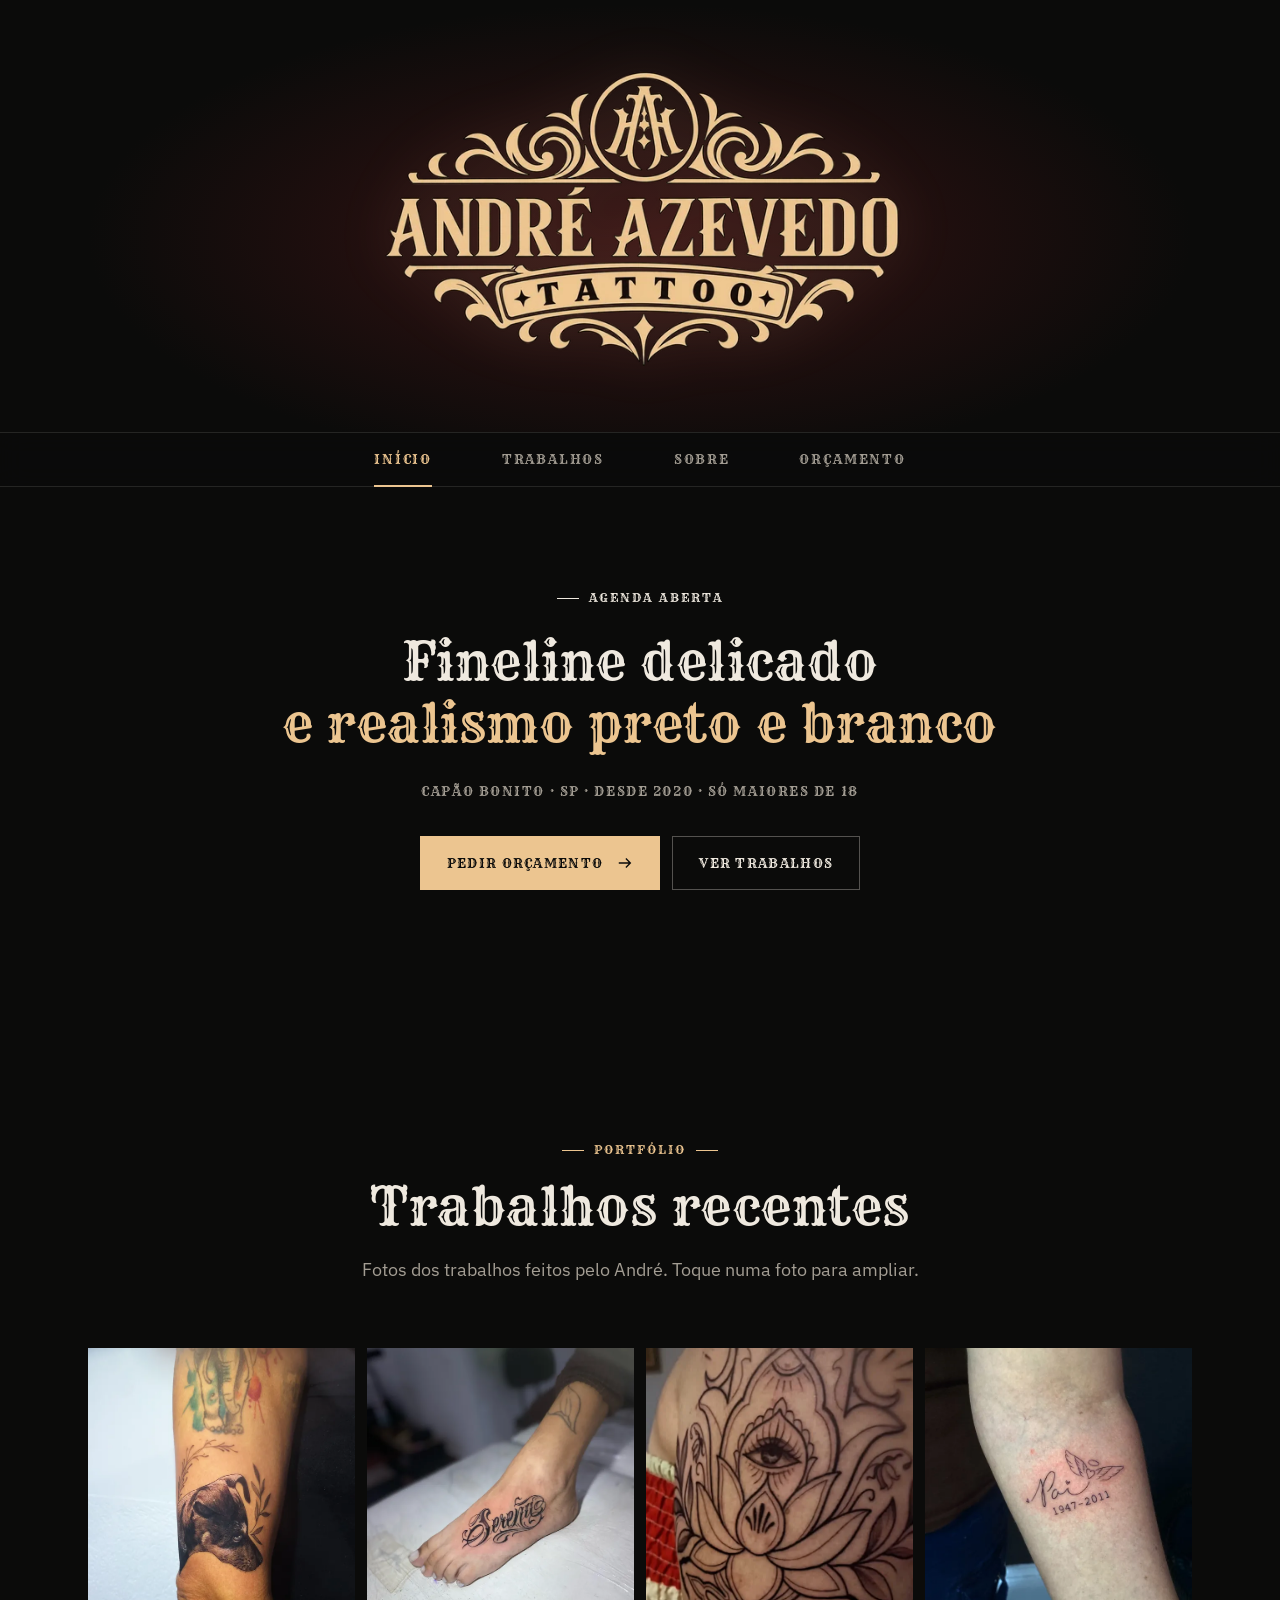
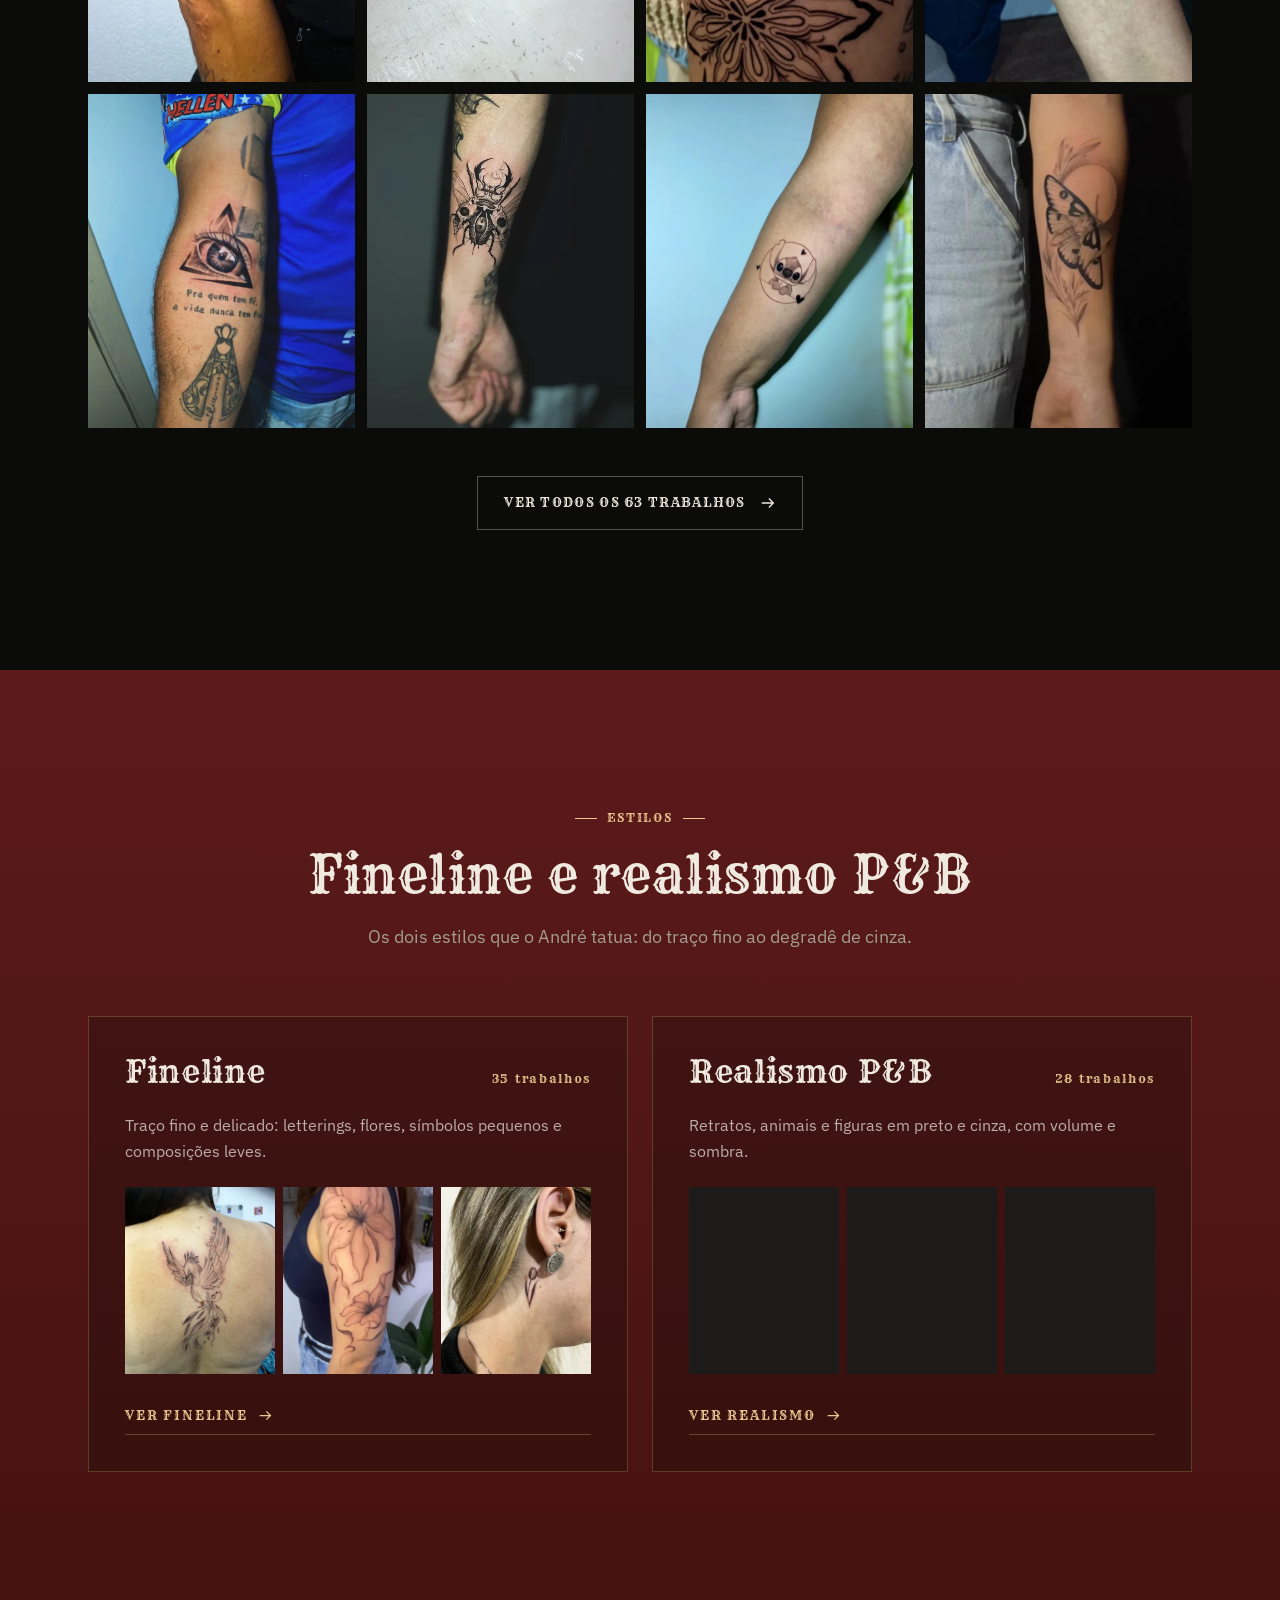
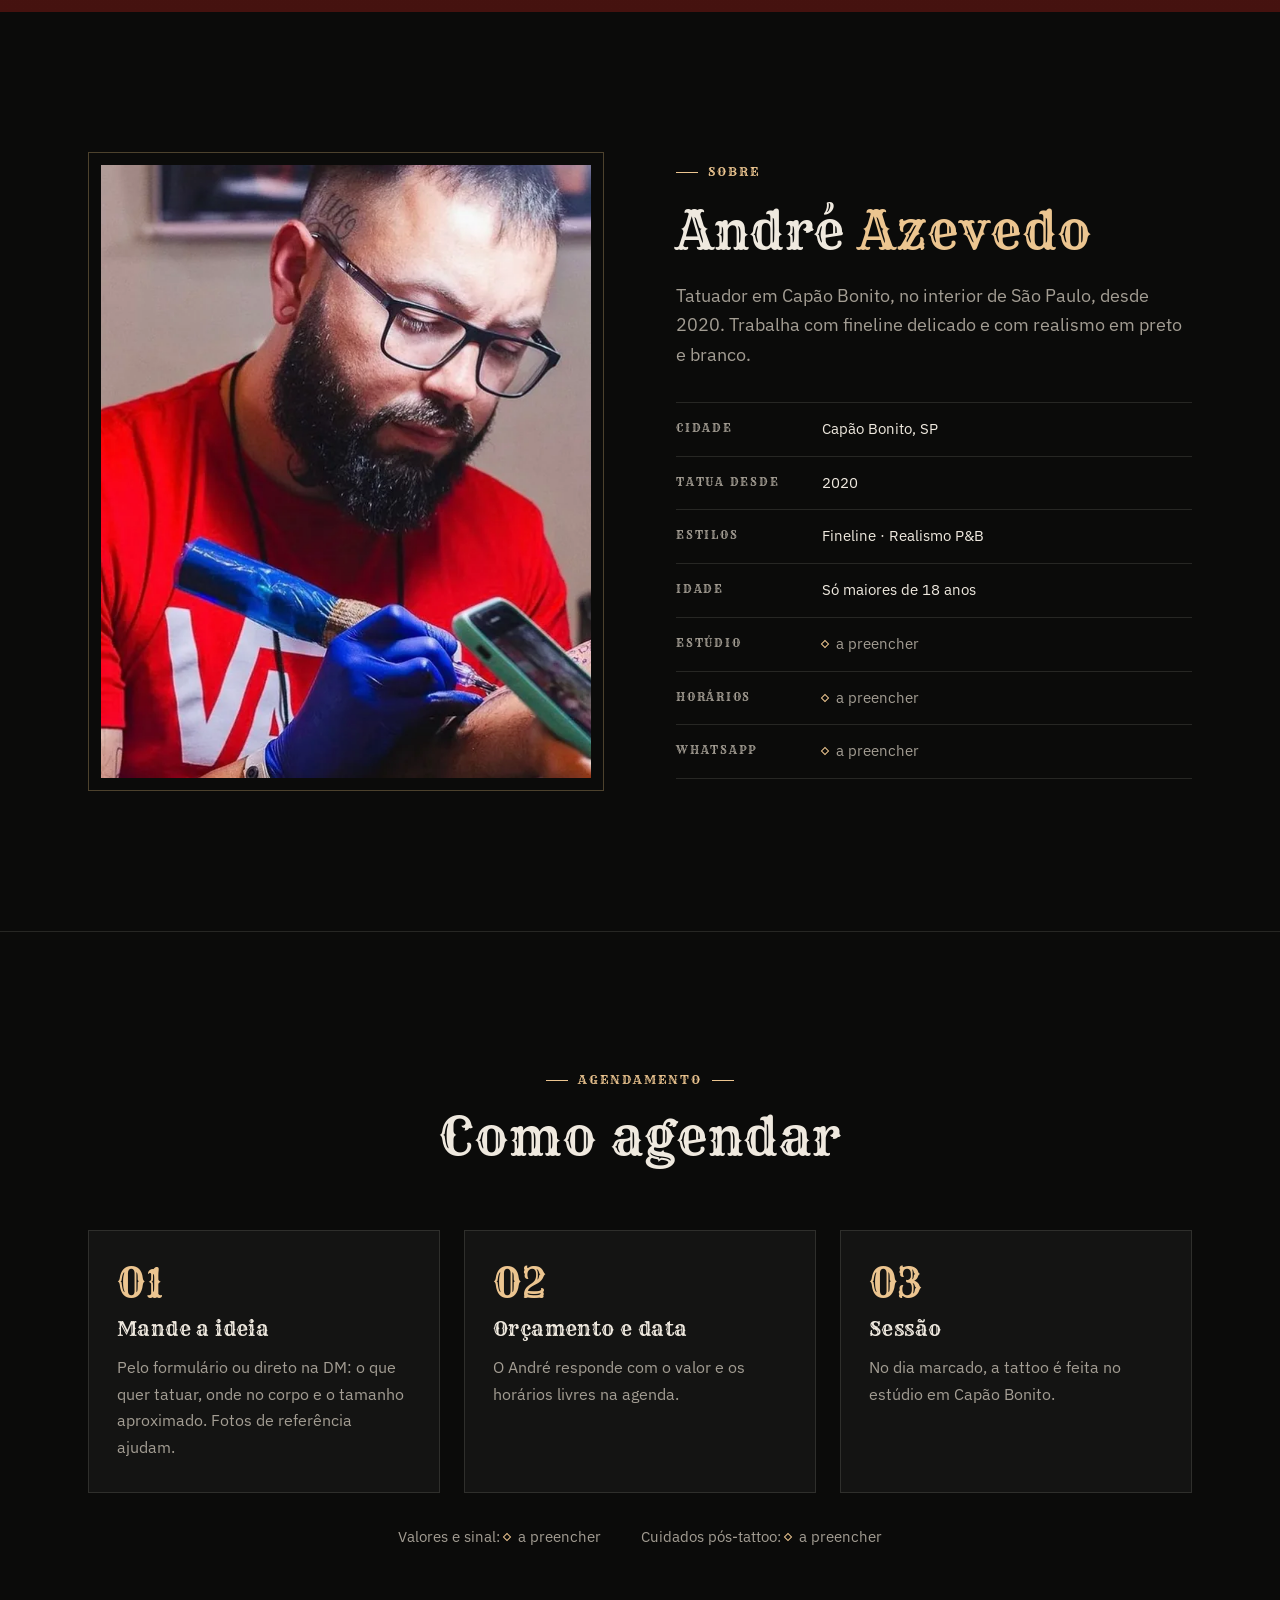
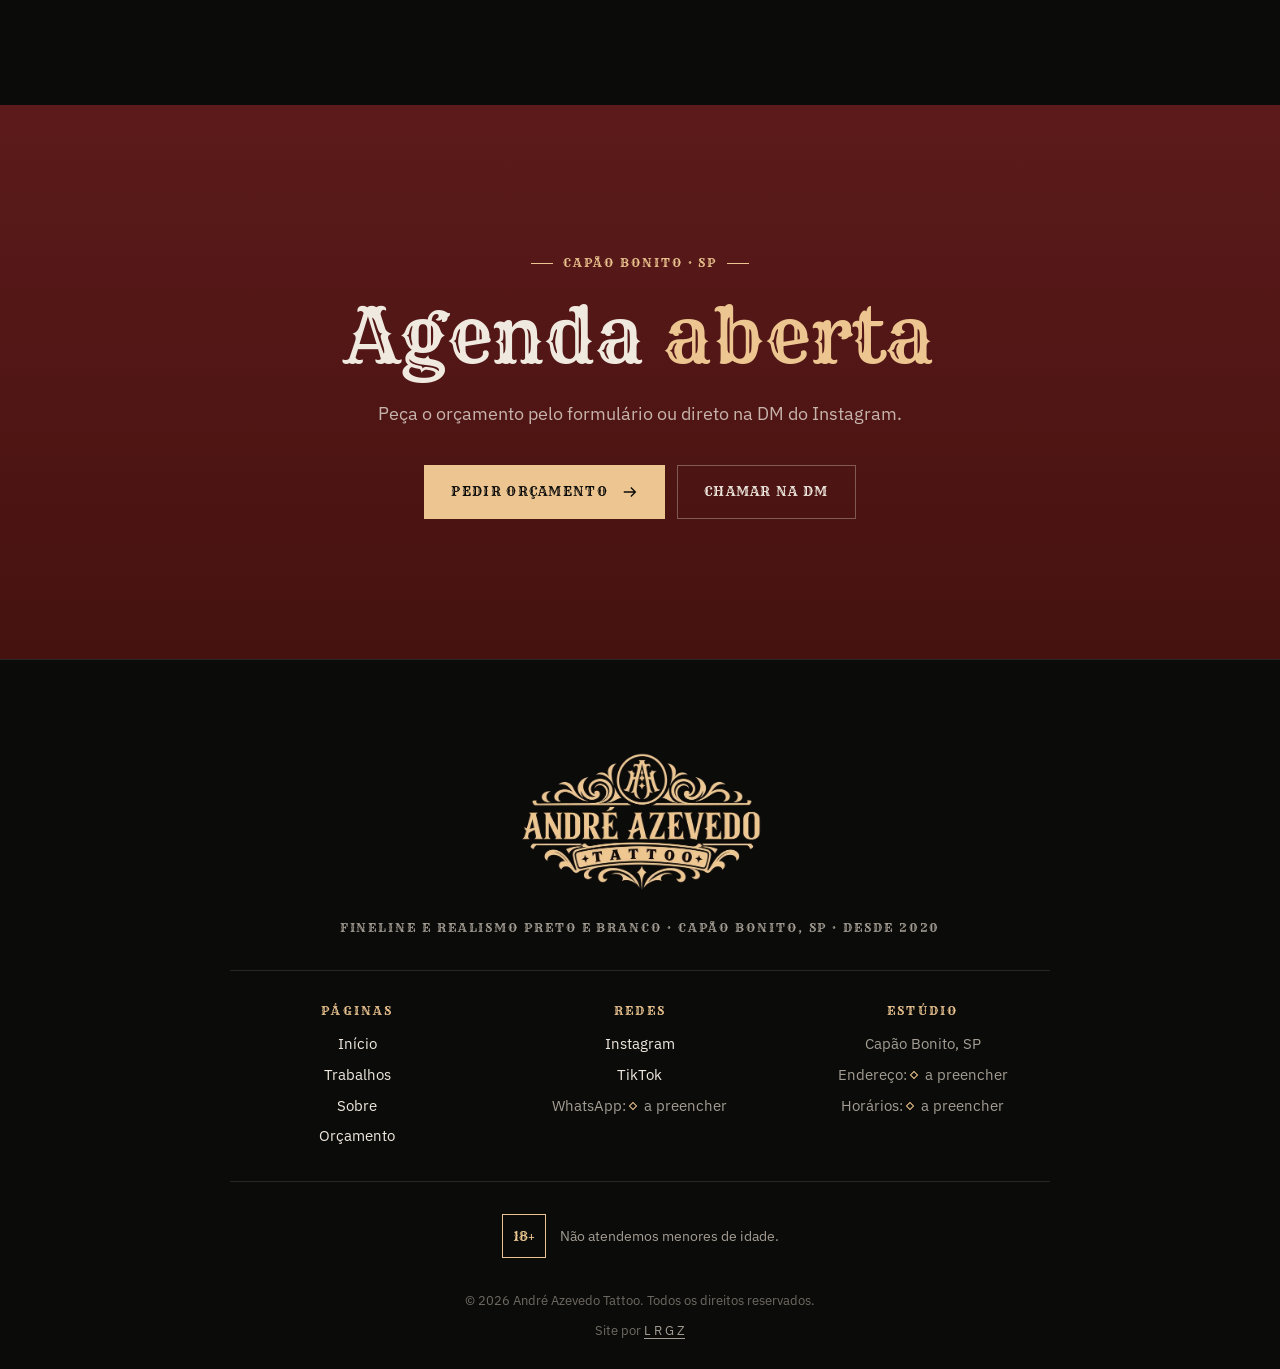
==== commit fb34162c: "v5: logo oficial centralizado com menu abaixo (modelo DAC), fonte do logo (Rye), favicon A, rodapé c" ====
--- a/index.html
+++ b/index.html
@@ -3,55 +3,40 @@
 <head>
 <meta charset="utf-8">
 <meta name="viewport" content="width=device-width,initial-scale=1,viewport-fit=cover">
-<title>Andre Azevedo · Tatuagem fineline e realismo P&B em Capão Bonito</title>
-<meta name="description" content="Andre Azevedo tatua fineline delicado e realismo preto e branco em Capão Bonito, SP, desde 2020. Agenda aberta: peça seu orçamento.">
+<title>André Azevedo · Tatuagem fineline e realismo P&B em Capão Bonito</title>
+<meta name="description" content="André Azevedo tatua fineline delicado e realismo preto e branco em Capão Bonito, SP, desde 2020. Agenda aberta: peça seu orçamento.">
 <meta name="robots" content="noindex">
 <meta name="theme-color" content="#0b0b0a">
 <meta property="og:type" content="website">
-<meta property="og:title" content="Andre Azevedo · Tatuagem fineline e realismo P&B em Capão Bonito">
-<meta property="og:description" content="Andre Azevedo tatua fineline delicado e realismo preto e branco em Capão Bonito, SP, desde 2020. Agenda aberta: peça seu orçamento.">
+<meta property="og:title" content="André Azevedo · Tatuagem fineline e realismo P&B em Capão Bonito">
+<meta property="og:description" content="André Azevedo tatua fineline delicado e realismo preto e branco em Capão Bonito, SP, desde 2020. Agenda aberta: peça seu orçamento.">
 <meta property="og:image" content="https://azeugral.github.io/andre-azevedo/og-andre.jpg">
 <meta property="og:locale" content="pt_BR">
-<link rel="icon" href="favicon.svg" type="image/svg+xml">
 <link rel="icon" href="favicon.ico" sizes="any">
+<link rel="icon" href="favicon-32.png" type="image/png" sizes="32x32">
 <link rel="apple-touch-icon" href="assets/img/icone-180.png">
 <link rel="preconnect" href="https://fonts.googleapis.com">
 <link rel="preconnect" href="https://fonts.gstatic.com" crossorigin>
-<link rel="stylesheet" href="https://fonts.googleapis.com/css2?family=Unbounded:wght@300;400;500&family=IBM+Plex+Sans:wght@400;500&family=JetBrains+Mono:wght@500&display=swap">
-<link rel="stylesheet" href="assets/css/site.css?v=6">
+<link rel="stylesheet" href="https://fonts.googleapis.com/css2?family=Rye&family=IBM+Plex+Sans:wght@400;500&display=swap">
+<link rel="stylesheet" href="assets/css/site.css?v=7">
 </head>
-<body>
+<body class="inicio">
 <a class="sr" href="#conteudo">Pular para o conteúdo</a>
 <div class="progresso" data-prog aria-hidden="true"><i></i></div>
 <header class="topo">
+  <a class="topo-logo" href="./" aria-label="André Azevedo Tattoo, início"><img src="assets/img/logo-andre-1200.webp" srcset="assets/img/logo-andre-640.webp 640w, assets/img/logo-andre-1200.webp 1200w" sizes="(min-width:760px) 560px, 80vw" alt="André Azevedo Tattoo" width="1200" height="670"></a>
+</header>
+<nav class="barra" aria-label="Principal"><ul class="menu"><li><a href="./" aria-current="page">Início</a></li><li><a href="trabalhos.html">Trabalhos</a></li><li><a href="./#sobre">Sobre</a></li><li><a href="orcamento.html">Orçamento</a></li></ul></nav>
+<main id="conteudo">
+<section class="hero" aria-labelledby="hero-t">
   <div class="wrap">
-    <a class="marca" href="./" aria-label="Andre Azevedo, início"><svg class="logo" viewBox="0 0 64 50" aria-hidden="true"><path class="l-fino" d="M3 46 17.5 4 32 46M8.2 31h18.6"/><path class="l-cheio" fill-rule="evenodd" d="M32 46 43 4h7l11 42h-7l-2.27-12.5h-9.46L39 46zm14.5-28.6 2.79 10.6h-5.58z"/><circle class="l-ponto" cx="32" cy="46" r="3.2"/></svg><b>Andre Azevedo<small>Tattoo · Capão Bonito</small></b></a>
-    <nav class="menu" aria-label="Principal"><a href="./" aria-current="page">Início</a><a href="trabalhos.html">Trabalhos</a><a href="./#sobre">Sobre</a><a href="orcamento.html">Orçamento</a></nav>
-    <a class="btn peq" href="orcamento.html">Pedir orçamento <svg viewBox="0 0 18 18" aria-hidden="true"><path d="M2 9h13M10 4l5 5-5 5"/></svg></a>
-    <button class="abrir" type="button" aria-expanded="false" aria-controls="gaveta" aria-label="Menu"><i></i><i></i></button>
-  </div>
-</header>
-<nav class="gaveta" id="gaveta" aria-label="Menu do celular"><a href="./" aria-current="page">Início</a><a href="trabalhos.html">Trabalhos</a><a href="./#sobre">Sobre</a><a href="orcamento.html">Orçamento</a><a class="btn" href="orcamento.html">Pedir orçamento <svg viewBox="0 0 18 18" aria-hidden="true"><path d="M2 9h13M10 4l5 5-5 5"/></svg></a><span class="rot">Capão Bonito · SP</span></nav>
-<main id="conteudo">
-<section class="abertura" aria-labelledby="nome">
-  <div class="wrap ab">
-    <div class="ab-texto">
-      <p class="rot ab-status">Agenda aberta</p>
-      <h1 class="nome" id="nome"><span>Andre</span><span class="ouro">Azevedo</span></h1>
-      <p class="lead">Tatuagem delicada em fineline e realismo em preto e branco, em Capão Bonito, SP.</p>
-      <div class="acoes">
-        <a class="btn" href="orcamento.html">Pedir orçamento <svg viewBox="0 0 18 18" aria-hidden="true"><path d="M2 9h13M10 4l5 5-5 5"/></svg></a>
-        <a class="btn linha" href="trabalhos.html">Ver trabalhos</a>
-      </div>
-      <ul class="ab-meta">
-        <li>Cidade <b>Capão Bonito, SP</b></li>
-        <li>Tatua desde <b>2020</b></li>
-        <li>Atendimento <b>Só 18+</b></li>
-      </ul>
+    <p class="rot hero-status">Agenda aberta</p>
+    <h1 class="hero-frase" id="hero-t">Fineline delicado <span class="ouro">e realismo preto e branco</span></h1>
+    <p class="hero-sub"><span>Capão Bonito · SP · desde 2020</span> <span>Só maiores de 18</span></p>
+    <div class="acoes">
+      <a class="btn" href="orcamento.html">Pedir orçamento <svg viewBox="0 0 18 18" aria-hidden="true"><path d="M2 9h13M10 4l5 5-5 5"/></svg></a>
+      <a class="btn linha" href="trabalhos.html">Ver trabalhos</a>
     </div>
-    <figure class="ab-foto moldura">
-      <div class="quadro"><img src="assets/img/andre-700.webp" srcset="assets/img/andre-700.webp 700w, assets/img/andre-1300.webp 1300w" sizes="(min-width:960px) 45vw, 100vw" alt="Andre Azevedo tatuando" width="700" height="812" fetchpriority="high"></div>
-    </figure>
   </div>
 </section>
 
@@ -60,10 +45,10 @@
     <div class="cab centro">
       <p class="rot">Portfólio</p>
       <h2 id="t-recentes" data-rv>Trabalhos recentes</h2>
-      <p class="lead" data-rv>Fotos dos trabalhos feitos pelo Andre. Toque numa foto para ampliar.</p>
+      <p class="lead" data-rv>Fotos dos trabalhos feitos pelo André. Toque numa foto para ampliar.</p>
     </div>
     <div class="grade" data-grade data-limite="8"></div>
-    <div class="mais"><a class="btn linha" href="trabalhos.html">Ver todos os <span data-conta="todos"></span> trabalhos <svg viewBox="0 0 18 18" aria-hidden="true"><path d="M2 9h13M10 4l5 5-5 5"/></svg></a></div>
+    <div class="mais"><a class="btn linha" href="trabalhos.html"><span>Ver todos os <span data-conta="todos"></span> trabalhos</span> <svg viewBox="0 0 18 18" aria-hidden="true"><path d="M2 9h13M10 4l5 5-5 5"/></svg></a></div>
   </div>
 </section>
 
@@ -72,7 +57,7 @@
     <div class="cab centro">
       <p class="rot">Estilos</p>
       <h2 id="t-estilos" data-rv>Fineline e realismo P&amp;B</h2>
-      <p class="lead" data-rv>Os dois estilos que o Andre tatua: do traço fino ao degradê de cinza.</p>
+      <p class="lead" data-rv>Os dois estilos que o André tatua: do traço fino ao degradê de cinza.</p>
     </div>
     <div class="estilos">
       <article class="estilo" data-rv>
@@ -94,11 +79,11 @@
 <section class="secao" id="sobre" aria-labelledby="t-sobre">
   <div class="wrap sobre">
     <figure class="moldura" data-rv>
-      <div class="quadro"><img src="assets/img/processo-640.webp" alt="Andre tatuando um Jesus em realismo" loading="lazy" width="640" height="1136"></div>
+      <div class="quadro"><img src="assets/img/andre-700.webp" srcset="assets/img/andre-700.webp 700w, assets/img/andre-1300.webp 1300w" sizes="(min-width:960px) 45vw, 100vw" alt="André Azevedo tatuando" loading="lazy" width="700" height="812" style="object-position:50% 28%"></div>
     </figure>
     <div class="sobre-texto">
       <p class="rot" data-rv>Sobre</p>
-      <h2 id="t-sobre" data-rv>Andre <span class="ouro">Azevedo</span></h2>
+      <h2 id="t-sobre" data-rv>André <span class="ouro">Azevedo</span></h2>
       <p class="lead" data-rv>Tatuador em Capão Bonito, no interior de São Paulo, desde 2020. Trabalha com fineline delicado e com realismo em preto e branco.</p>
       <ul class="fatos" data-rv>
         <li><span>Cidade</span><span>Capão Bonito, SP</span></li>
@@ -121,7 +106,7 @@
     </div>
     <ol class="passos">
       <li data-rv><span class="n" aria-hidden="true">01</span><h3>Mande a ideia</h3><p>Pelo formulário ou direto na DM: o que quer tatuar, onde no corpo e o tamanho aproximado. Fotos de referência ajudam.</p></li>
-      <li data-rv><span class="n" aria-hidden="true">02</span><h3>Orçamento e data</h3><p>O Andre responde com o valor e os horários livres na agenda.</p></li>
+      <li data-rv><span class="n" aria-hidden="true">02</span><h3>Orçamento e data</h3><p>O André responde com o valor e os horários livres na agenda.</p></li>
       <li data-rv><span class="n" aria-hidden="true">03</span><h3>Sessão</h3><p>No dia marcado, a tattoo é feita no estúdio em Capão Bonito.</p></li>
     </ol>
     <p class="passos-nota"><span>Valores e sinal: <em class="a-preencher">a preencher</em></span><span>Cuidados pós-tattoo: <em class="a-preencher">a preencher</em></span></p>
@@ -142,16 +127,15 @@
 </main>
 <footer class="rodape">
   <div class="wrap">
+    <a class="rodape-logo" href="./" aria-label="André Azevedo Tattoo, início"><img src="assets/img/logo-andre-640.webp" alt="André Azevedo Tattoo" width="640" height="357" loading="lazy"></a>
+    <p class="rodape-frase">Fineline e realismo preto e branco · Capão Bonito, SP · desde 2020</p>
     <div class="colunas">
-      <div>
-        <a class="marca" href="./" aria-label="Andre Azevedo, início"><svg class="logo" viewBox="0 0 64 50" aria-hidden="true"><path class="l-fino" d="M3 46 17.5 4 32 46M8.2 31h18.6"/><path class="l-cheio" fill-rule="evenodd" d="M32 46 43 4h7l11 42h-7l-2.27-12.5h-9.46L39 46zm14.5-28.6 2.79 10.6h-5.58z"/><circle class="l-ponto" cx="32" cy="46" r="3.2"/></svg><b>Andre Azevedo<small>Tattoo · Capão Bonito</small></b></a>
-        <p class="aviso18"><b>18+</b>Não atendemos menores de idade.</p>
-      </div>
-      <div><h4>Site</h4><ul><li><a href="./">Início</a></li><li><a href="trabalhos.html">Trabalhos</a></li><li><a href="./#sobre">Sobre</a></li><li><a href="orcamento.html">Orçamento</a></li></ul></div>
+      <div><h4>Páginas</h4><ul><li><a href="./">Início</a></li><li><a href="trabalhos.html">Trabalhos</a></li><li><a href="./#sobre">Sobre</a></li><li><a href="orcamento.html">Orçamento</a></li></ul></div>
       <div><h4>Redes</h4><ul><li><a href="https://www.instagram.com/andreazevedotattoo/" target="_blank" rel="noopener">Instagram</a></li><li><a href="https://www.tiktok.com/@andreazevedotattoo" target="_blank" rel="noopener">TikTok</a></li><li>WhatsApp: <em class="a-preencher">a preencher</em></li></ul></div>
       <div><h4>Estúdio</h4><ul><li>Capão Bonito, SP</li><li>Endereço: <em class="a-preencher">a preencher</em></li><li>Horários: <em class="a-preencher">a preencher</em></li></ul></div>
     </div>
-    <div class="base"><span>Fineline e realismo P&amp;B · desde 2020</span><span>Site por <a href="https://lrgz.com.br" target="_blank" rel="noopener">L R G Z</a></span></div>
+    <p class="aviso18"><b>18+</b>Não atendemos menores de idade.</p>
+    <div class="base"><span>© <span data-ano>2026</span> André Azevedo Tattoo. Todos os direitos reservados.</span><span>Site por <a href="https://lrgz.com.br" target="_blank" rel="noopener">L R G Z</a></span></div>
   </div>
 </footer>
 <div class="lb" role="dialog" aria-modal="true" aria-label="Foto ampliada" aria-hidden="true">
@@ -159,7 +143,7 @@
   <div class="lb-palco"><img alt=""></div>
   <div class="lb-base"><button type="button" data-ant aria-label="Anterior">&larr;</button><span class="rot" data-leg></span><button type="button" data-prox aria-label="Próxima">&rarr;</button></div>
 </div>
-<script src="assets/js/obras.js?v=6"></script>
-<script src="assets/js/site.js?v=6"></script>
+<script src="assets/js/obras.js?v=7"></script>
+<script src="assets/js/site.js?v=7"></script>
 </body>
 </html>
--- a/assets/css/site.css
+++ b/assets/css/site.css
@@ -1,22 +1,22 @@
-/* Andre Azevedo — v4
-   Layout simétrico e organizado. Fontes do LRGZ: Unbounded (títulos), IBM Plex Sans (texto), JetBrains Mono (rótulos).
-   Paleta de luxo em 4 tons: ônix (âncora), oxblood (profundidade), ouro (metal), marfim (neutro). */
+/* Andre Azevedo — v5 (logo do cliente, topo no modelo DAC)
+   Layout simétrico e organizado. Fonte do logo (Rye) em títulos, menu, rótulos e botões; IBM Plex Sans no texto corrido.
+   Paleta de luxo em 4 tons: ônix (âncora), oxblood (profundidade), ouro areia do logo (metal), marfim (neutro). */
 :root{
   --onix:#0b0b0a;
   --onix2:#141413;
   --onix3:#1c1b19;
   --oxblood:#5c1a1b;
   --oxblood2:#45120f;
-  --ouro:#c9a96e;
-  --ouro2:#b39257;
+  --ouro:#ecc590;
+  --ouro2:#d4aa70;
   --marfim:#efe9df;
   --cinza:#a39d93;
   --cinza2:#6f6a62;
   --linha:rgba(239,233,223,.12);
   --ease:cubic-bezier(.16,.84,.32,1);
-  --titulo:"Unbounded",system-ui,sans-serif;
+  --titulo:"Rye",Georgia,serif;
   --texto:"IBM Plex Sans",system-ui,sans-serif;
-  --mono:"JetBrains Mono",ui-monospace,monospace;
+  --mono:"Rye",Georgia,serif;
   --g:clamp(16px,4.5vw,48px);
   --max:1200px;
 }
@@ -34,12 +34,12 @@
 .centro{text-align:center}
 
 /* ---------- tipografia ---------- */
-.rot{display:inline-flex;align-items:center;gap:10px;font:500 11px/1.4 var(--mono);letter-spacing:.18em;text-transform:uppercase;color:var(--ouro);margin:0}
+.rot{display:inline-flex;align-items:center;gap:10px;font:400 12px/1.4 var(--mono);letter-spacing:.16em;text-transform:uppercase;color:var(--ouro);margin:0}
 .rot::before{content:"";width:22px;height:1px;background:currentColor}
 .centro .rot::after{content:"";width:22px;height:1px;background:currentColor}
-h1,h2,h3{font-family:var(--titulo);font-weight:400;line-height:1.08;letter-spacing:-.02em;margin:0}
+h1,h2,h3{font-family:var(--titulo);font-weight:400;line-height:1.15;letter-spacing:.01em;margin:0}
 h2{font-size:clamp(28px,4.6vw,52px)}
-h3{font-size:clamp(17px,1.8vw,20px);font-weight:500;letter-spacing:-.01em}
+h3{font-size:clamp(17px,1.8vw,20px);font-weight:400;letter-spacing:.02em}
 p{margin:0 0 1em}
 .lead{font-size:clamp(16px,1.6vw,18px);line-height:1.65;color:var(--cinza);max-width:34em;margin:0}
 .centro .lead{margin-left:auto;margin-right:auto}
@@ -47,39 +47,32 @@
 .a-preencher{color:var(--cinza);font-style:normal;white-space:nowrap}
 .a-preencher::before{content:"";display:inline-block;width:6px;height:6px;border:1px solid var(--ouro);margin:0 8px 2px 0;vertical-align:middle;transform:rotate(45deg)}
 
-/* ---------- logo ΛΛ ---------- */
-.logo{display:block;width:100%;height:auto;overflow:visible}
-.logo .l-fino{fill:none;stroke:currentColor;stroke-width:1.4}
-.logo .l-cheio{fill:currentColor}
-.logo .l-ponto{fill:var(--ouro)}
-
-/* ---------- topo ---------- */
-.topo{position:fixed;inset:0 0 auto;z-index:50;transition:background .35s var(--ease),border-color .35s var(--ease);border-bottom:1px solid transparent}
-.topo.solido{background:rgba(11,11,10,.92);backdrop-filter:blur(12px);-webkit-backdrop-filter:blur(12px);border-color:var(--linha)}
-.topo .wrap{display:flex;align-items:center;justify-content:space-between;height:76px;gap:20px}
-.marca{display:flex;align-items:center;gap:14px;text-decoration:none}
-.marca .logo{width:38px}
-.marca b{font:500 13px/1.2 var(--titulo);letter-spacing:.08em;text-transform:uppercase;white-space:nowrap}
-.marca b small{display:block;font:500 9px/1.4 var(--mono);letter-spacing:.24em;color:var(--ouro);margin-top:3px}
-.menu{display:none;align-items:center;gap:34px}
-.menu a{text-decoration:none;font:500 12px/1 var(--mono);letter-spacing:.14em;text-transform:uppercase;color:var(--cinza);padding:8px 0;position:relative;transition:color .3s var(--ease)}
-.menu a::after{content:"";position:absolute;left:0;right:0;bottom:0;height:1px;background:var(--ouro);transform:scaleX(0);transition:transform .35s var(--ease)}
-.menu a:hover,.menu a[aria-current]{color:var(--marfim)}
-.menu a:hover::after,.menu a[aria-current]::after{transform:scaleX(1)}
-.topo .btn{display:none}
-.abrir{display:flex;flex-direction:column;justify-content:center;gap:7px;width:48px;height:48px;margin-right:-12px;background:none;border:0;padding:12px;cursor:pointer}
-.abrir i{display:block;height:1px;background:currentColor;transition:transform .35s var(--ease)}
-.abrir[aria-expanded=true] i:first-child{transform:translateY(4px) rotate(45deg)}
-.abrir[aria-expanded=true] i:last-child{transform:translateY(-4px) rotate(-45deg)}
-.gaveta{position:fixed;inset:76px 0 0;z-index:49;background:var(--onix);padding:28px var(--g) 32px;display:flex;flex-direction:column;gap:4px;clip-path:inset(0 0 100% 0);transition:clip-path .55s var(--ease);visibility:hidden}
-.gaveta.aberta{clip-path:inset(0);visibility:visible}
-.gaveta a:not(.btn){font:400 clamp(26px,8vw,40px)/1.2 var(--titulo);letter-spacing:-.02em;text-decoration:none;padding:16px 0;border-bottom:1px solid var(--linha)}
-.gaveta .btn{margin-top:28px}
-.gaveta .rot{margin-top:auto}
-@media (min-width:960px){.menu,.topo .btn{display:inline-flex}.abrir,.gaveta{display:none}}
+/* ---------- topo: logo grande centralizado, menu logo abaixo (modelo DAC) ---------- */
+.topo{display:grid;place-items:center;padding:clamp(32px,5vw,60px) var(--g);background:radial-gradient(ellipse 60% 75% at 50% 55%,rgba(92,26,27,.55),transparent 72%)}
+.topo-logo{display:block}
+.topo-logo img{width:min(560px,80vw);height:auto;filter:drop-shadow(0 0 28px rgba(236,197,144,.12))}
+body.interna .topo{padding:clamp(22px,3.4vw,36px) var(--g)}
+body.interna .topo-logo img{width:min(320px,62vw)}
+.topo-logo img{opacity:0;transform:translateY(10px) scale(.985);transition:opacity 1s var(--ease),transform 1s var(--ease)}
+.pronto .topo-logo img{opacity:1;transform:none}
+.barra{position:sticky;top:0;z-index:40;background:rgba(11,11,10,.9);backdrop-filter:blur(12px);-webkit-backdrop-filter:blur(12px);border-top:1px solid var(--linha);border-bottom:1px solid var(--linha)}
+.menu{display:flex;justify-content:center;gap:clamp(4px,4.5vw,64px);max-width:var(--max);margin:0 auto;padding:0 var(--g);list-style:none}
+.menu a{position:relative;display:inline-flex;align-items:center;font:400 13px/1 var(--mono);letter-spacing:.14em;text-transform:uppercase;text-decoration:none;padding:20px 6px;color:var(--cinza);transition:color .3s var(--ease)}
+.menu a::before{content:"";position:absolute;left:6px;right:6px;bottom:-1px;height:2px;background:var(--ouro);transform:scaleX(0);transition:transform .4s var(--ease)}
+.menu a:hover{color:var(--marfim)}
+.menu a:hover::before{transform:scaleX(.4)}
+.menu a[aria-current]{color:var(--ouro)}
+.menu a[aria-current]::before{transform:scaleX(1)}
+@media (max-width:640px){
+  .topo{padding:26px var(--g)}
+  body.interna .topo{padding:18px var(--g)}
+  .menu{justify-content:space-between;padding:0 calc(var(--g) - 4px)}
+  .menu a{font-size:11px;letter-spacing:.06em;padding:17px 4px}
+}
+@media (max-width:360px){.menu a{font-size:10px;letter-spacing:.03em}}
 
 /* ---------- botões ---------- */
-.btn{display:inline-flex;align-items:center;justify-content:center;gap:14px;min-height:54px;padding:0 26px;text-decoration:none;font:500 12px/1 var(--mono);letter-spacing:.14em;text-transform:uppercase;cursor:pointer;border:1px solid var(--ouro);background:var(--ouro);color:var(--onix);position:relative;overflow:hidden;isolation:isolate;transition:color .4s var(--ease),border-color .4s var(--ease);-webkit-tap-highlight-color:transparent}
+.btn{display:inline-flex;align-items:center;justify-content:center;gap:14px;min-height:54px;padding:0 26px;text-decoration:none;font:400 13px/1 var(--mono);letter-spacing:.1em;text-transform:uppercase;cursor:pointer;border:1px solid var(--ouro);background:var(--ouro);color:var(--onix);position:relative;overflow:hidden;isolation:isolate;transition:color .4s var(--ease),border-color .4s var(--ease);-webkit-tap-highlight-color:transparent}
 .btn::before{content:"";position:absolute;inset:0;background:var(--marfim);transform:translateY(101%);transition:transform .45s var(--ease);z-index:-1}
 .btn svg{width:16px;height:16px;fill:none;stroke:currentColor;stroke-width:1.5;transition:transform .45s var(--ease);flex:none}
 @media (hover:hover){.btn:hover::before{transform:none}.btn:hover{border-color:var(--marfim)}.btn:hover svg{transform:translateX(4px)}}
@@ -90,7 +83,7 @@
 .btn.peq{min-height:44px;padding:0 18px;font-size:11px}
 .acoes{display:flex;flex-wrap:wrap;gap:12px}
 .centro .acoes{justify-content:center}
-.link{font:500 12px/1.4 var(--mono);letter-spacing:.14em;text-transform:uppercase;text-decoration:none;display:inline-flex;gap:10px;align-items:center;padding:10px 0;color:var(--ouro);border-bottom:1px solid rgba(201,169,110,.35);transition:border-color .35s var(--ease),gap .35s var(--ease)}
+.link{font:400 13px/1.4 var(--mono);letter-spacing:.14em;text-transform:uppercase;text-decoration:none;display:inline-flex;gap:10px;align-items:center;padding:10px 0;color:var(--ouro);border-bottom:1px solid rgba(201,169,110,.35);transition:border-color .35s var(--ease),gap .35s var(--ease)}
 .link svg{width:15px;height:15px;fill:none;stroke:currentColor;stroke-width:1.5}
 .link:hover{border-color:var(--ouro);gap:16px}
 
@@ -99,31 +92,21 @@
 .moldura .quadro{overflow:hidden;background:var(--onix3)}
 .moldura .quadro img{width:100%;height:100%;object-fit:cover}
 
-/* ---------- abertura ---------- */
-.abertura{padding:128px 0 72px;min-height:100svh;display:flex;align-items:center;background:radial-gradient(80% 60% at 85% 30%,rgba(92,26,27,.45),transparent 70%)}
-.ab{display:grid;gap:48px;align-items:center;width:100%}
-.ab-texto{display:grid;gap:24px;justify-items:start}
-.ab-status{color:var(--marfim)}
-.ab-status::before{width:8px;height:8px;background:var(--ouro);transform:rotate(45deg)}
-.nome{font-size:clamp(40px,7.4vw,88px);line-height:1;letter-spacing:-.03em}
-.nome span{display:block}
-.nome .ouro{font-weight:300}
-.ab-meta{list-style:none;margin:8px 0 0;padding:20px 0 0;display:grid;grid-template-columns:repeat(3,1fr);gap:16px;border-top:1px solid var(--linha);width:100%}
-.ab-meta li{font:500 10px/1.5 var(--mono);letter-spacing:.16em;text-transform:uppercase;color:var(--cinza)}
-.ab-meta b{display:block;font:500 15px/1.4 var(--texto);letter-spacing:0;text-transform:none;color:var(--marfim);margin-top:4px}
-.ab-foto{margin:0}
-.ab-foto .quadro{aspect-ratio:4/5}
-.ab-foto img{object-position:50% 28%}
-@media (min-width:960px){.ab{grid-template-columns:1fr 1fr;gap:72px}}
-
-/* entrada da abertura */
-.ab-texto>*{opacity:0;transform:translateY(16px);transition:opacity .9s var(--ease),transform .9s var(--ease)}
-.ab-texto>*:nth-child(2){transition-delay:.08s}
-.ab-texto>*:nth-child(3){transition-delay:.16s}
-.ab-texto>*:nth-child(4){transition-delay:.24s}
-.ab-texto>*:nth-child(5){transition-delay:.32s}
-.ab-foto{opacity:0;transform:scale(.98);transition:opacity 1.1s var(--ease) .15s,transform 1.1s var(--ease) .15s}
-.pronto .ab-texto>*,.pronto .ab-foto{opacity:1;transform:none}
+/* ---------- abertura: centralizada, abaixo do menu ---------- */
+.hero{text-align:center;padding:clamp(56px,8vw,104px) 0 clamp(64px,9vw,112px)}
+.hero .wrap{display:grid;justify-items:center;gap:24px}
+.hero-status{color:var(--marfim)}
+.hero-frase{font-size:clamp(26px,4.2vw,52px);line-height:1.2;max-width:19em}
+.hero-frase .ouro{display:block}
+.hero-sub{font:400 13px/1.9 var(--mono);letter-spacing:.12em;text-transform:uppercase;color:var(--cinza);margin:0}
+.hero .acoes{justify-content:center;margin-top:8px}
+.hero>.wrap>*{opacity:0;transform:translateY(14px);transition:opacity .9s var(--ease),transform .9s var(--ease)}
+.hero>.wrap>*:nth-child(1){transition-delay:.25s}
+.hero>.wrap>*:nth-child(2){transition-delay:.33s}
+.hero>.wrap>*:nth-child(3){transition-delay:.41s}
+.hero>.wrap>*:nth-child(4){transition-delay:.49s}
+.pronto .hero>.wrap>*{opacity:1;transform:none}
+@media (prefers-reduced-motion:reduce){.hero>.wrap>*,.topo-logo img{opacity:1!important;transform:none!important;transition:none!important}}
 
 /* ---------- seções ---------- */
 .secao{padding:clamp(80px,11vw,140px) 0}
@@ -142,13 +125,13 @@
 .obra img{width:100%;height:100%;object-fit:cover;transition:transform .9s var(--ease)}
 .obra::after{content:"";position:absolute;inset:8px;border:1px solid rgba(201,169,110,0);transition:border-color .45s var(--ease);pointer-events:none}
 .obra .leg{position:absolute;left:0;right:0;bottom:0;padding:40px 16px 16px;background:linear-gradient(transparent,rgba(11,11,10,.88));text-align:left;font:500 13px/1.35 var(--texto);opacity:0;transform:translateY(6px);transition:opacity .4s var(--ease),transform .4s var(--ease)}
-.obra .leg small{display:block;color:var(--ouro);font:500 10px/1.4 var(--mono);letter-spacing:.14em;text-transform:uppercase;margin-top:4px}
+.obra .leg small{display:block;color:var(--ouro);font:400 11px/1.4 var(--mono);letter-spacing:.14em;text-transform:uppercase;margin-top:4px}
 @media (hover:hover){.obra:hover img{transform:scale(1.04)}.obra:hover::after{border-color:rgba(201,169,110,.7)}.obra:hover .leg{opacity:1;transform:none}}
 
 /* ---------- filtros ---------- */
 .filtros{display:inline-flex;border:1px solid var(--linha);margin:0 auto 36px}
 .filtros-wrap{display:flex;justify-content:center}
-.filtros button{background:none;border:0;padding:0 20px;min-height:48px;font:500 11px/1 var(--mono);letter-spacing:.14em;text-transform:uppercase;cursor:pointer;transition:background .3s var(--ease),color .3s var(--ease);display:flex;gap:8px;align-items:center;white-space:nowrap;color:var(--cinza)}
+.filtros button{background:none;border:0;padding:0 20px;min-height:48px;font:400 12px/1 var(--mono);letter-spacing:.14em;text-transform:uppercase;cursor:pointer;transition:background .3s var(--ease),color .3s var(--ease);display:flex;gap:8px;align-items:center;white-space:nowrap;color:var(--cinza)}
 .filtros button+button{border-left:1px solid var(--linha)}
 .filtros button:hover{color:var(--marfim)}
 .filtros button[aria-pressed=true]{background:var(--ouro);color:var(--onix)}
@@ -161,7 +144,7 @@
 .estilo{display:grid;gap:22px;padding:clamp(24px,3vw,36px);background:rgba(11,11,10,.28);border:1px solid rgba(201,169,110,.28);align-content:start}
 .estilo-cab{display:flex;justify-content:space-between;align-items:baseline;gap:16px}
 .estilo h3{font-size:clamp(24px,2.8vw,32px);font-weight:400}
-.estilo .n{font:500 11px/1 var(--mono);letter-spacing:.14em;color:var(--ouro)}
+.estilo .n{font:400 12px/1 var(--mono);letter-spacing:.14em;color:var(--ouro)}
 .estilo p{color:rgba(239,233,223,.72);margin:0}
 .amostra{display:grid;grid-template-columns:repeat(3,1fr);gap:8px}
 .amostra a{display:block;aspect-ratio:4/5;overflow:hidden;background:var(--onix3)}
@@ -175,7 +158,7 @@
 .sobre-texto{display:grid;gap:20px;justify-items:start}
 .fatos{list-style:none;padding:0;margin:12px 0 0;width:100%;border-top:1px solid var(--linha)}
 .fatos li{display:grid;grid-template-columns:130px 1fr;gap:16px;padding:14px 0;border-bottom:1px solid var(--linha);font-size:15px}
-.fatos li>span:first-child{font:500 10px/2.1 var(--mono);letter-spacing:.16em;text-transform:uppercase;color:var(--cinza)}
+.fatos li>span:first-child{font:400 11px/2.1 var(--mono);letter-spacing:.16em;text-transform:uppercase;color:var(--cinza)}
 @media (min-width:960px){.sobre{grid-template-columns:1fr 1fr;gap:72px}}
 
 /* ---------- passos ---------- */
@@ -183,7 +166,7 @@
 @media (min-width:860px){.passos{grid-template-columns:repeat(3,1fr);gap:24px}}
 .passos li{padding:32px 28px;border:1px solid var(--linha);background:var(--onix2);display:grid;gap:14px;align-content:start;transition:border-color .4s var(--ease)}
 .passos li:hover{border-color:rgba(201,169,110,.45)}
-.passos .n{font:300 40px/1 var(--titulo);color:var(--ouro);letter-spacing:-.03em}
+.passos .n{font:400 40px/1 var(--titulo);color:var(--ouro);letter-spacing:-.03em}
 .passos p{color:var(--cinza);margin:0}
 .passos-nota{display:flex;flex-wrap:wrap;justify-content:center;gap:12px 40px;margin-top:32px;font-size:15px;color:var(--cinza)}
 
@@ -192,20 +175,22 @@
 .chamada h2{font-size:clamp(34px,6.4vw,76px);margin:20px 0 20px}
 .chamada .lead{margin:0 auto 36px;color:rgba(239,233,223,.75)}
 
-/* ---------- rodapé ---------- */
-.rodape{padding:72px 0 32px;border-top:1px solid var(--linha);background:var(--onix)}
-.rodape .wrap{display:grid;gap:44px}
-.colunas{display:grid;grid-template-columns:1fr 1fr;gap:32px 24px}
-.colunas>div:first-child{grid-column:1/-1;display:grid;gap:20px;justify-items:start}
-.rodape h4{margin:0 0 14px;font:500 10px/1.4 var(--mono);letter-spacing:.18em;text-transform:uppercase;color:var(--ouro)}
-.rodape ul{list-style:none;margin:0;padding:0;display:grid;gap:8px;font-size:15px}
-.rodape a{text-decoration:none;transition:color .3s var(--ease)}
+/* ---------- rodapé centralizado ---------- */
+.rodape{padding:clamp(56px,7vw,88px) 0 28px;border-top:1px solid var(--linha);background:var(--onix);text-align:center}
+.rodape .wrap{display:grid;justify-items:center;gap:32px}
+.rodape-logo{display:block}
+.rodape-logo img{width:clamp(180px,22vw,260px);height:auto}
+.rodape-frase{font:400 12px/1.8 var(--mono);letter-spacing:.16em;text-transform:uppercase;color:var(--cinza);margin:-8px 0 0}
+.colunas{display:grid;grid-template-columns:1fr;gap:28px;width:100%;max-width:820px;padding:32px 0;border-top:1px solid var(--linha);border-bottom:1px solid var(--linha)}
+@media (min-width:720px){.colunas{grid-template-columns:repeat(3,1fr)}}
+.rodape h4{margin:0 0 12px;font:400 12px/1.4 var(--mono);letter-spacing:.18em;text-transform:uppercase;color:var(--ouro)}
+.rodape ul{list-style:none;margin:0;padding:0;display:grid;gap:6px;font-size:15px;color:var(--cinza)}
+.rodape a{text-decoration:none;color:var(--marfim);transition:color .3s var(--ease)}
 .rodape a:hover{color:var(--ouro)}
-.rodape .base{display:flex;flex-wrap:wrap;justify-content:space-between;gap:12px;color:var(--cinza2);font-size:13px;padding-top:24px;border-top:1px solid var(--linha)}
+.aviso18{display:inline-flex;gap:14px;align-items:center;font-size:14px;color:var(--cinza);margin:0}
+.aviso18 b{display:inline-grid;place-items:center;width:44px;height:44px;border:1px solid var(--ouro);color:var(--ouro);font:400 13px/1 var(--mono);flex:none}
+.rodape .base{display:flex;flex-direction:column;align-items:center;gap:8px;color:var(--cinza2);font-size:13px}
 .rodape .base a{text-decoration:underline;text-underline-offset:3px;color:var(--cinza)}
-.aviso18{display:flex;gap:14px;align-items:center;font-size:14px;color:var(--cinza);margin:0}
-.aviso18 b{display:inline-grid;place-items:center;width:44px;height:44px;border:1px solid var(--ouro);color:var(--ouro);font:500 12px/1 var(--mono);flex:none}
-@media (min-width:960px){.colunas{grid-template-columns:1.4fr 1fr 1fr 1fr}.colunas>div:first-child{grid-column:auto}}
 
 /* ---------- lightbox ---------- */
 .lb{position:fixed;inset:0;z-index:100;background:rgba(8,8,7,.97);color:var(--marfim);display:grid;grid-template-rows:auto 1fr auto;opacity:0;visibility:hidden;transition:opacity .35s var(--ease),visibility .35s}
@@ -213,7 +198,7 @@
 .lb-topo,.lb-base{display:flex;justify-content:space-between;align-items:center;padding:10px var(--g);gap:12px}
 .lb-palco{position:relative;display:grid;place-items:center;overflow:hidden;touch-action:pan-y}
 .lb-palco img{max-width:calc(100% - 2*var(--g));max-height:100%;object-fit:contain;transition:opacity .3s var(--ease)}
-.lb button{background:none;border:1px solid var(--linha);color:inherit;min-width:48px;height:48px;cursor:pointer;font:500 11px/1 var(--mono);letter-spacing:.14em;text-transform:uppercase;padding:0 16px;transition:background .3s var(--ease),border-color .3s var(--ease),color .3s var(--ease)}
+.lb button{background:none;border:1px solid var(--linha);color:inherit;min-width:48px;height:48px;cursor:pointer;font:400 12px/1 var(--mono);letter-spacing:.1em;text-transform:uppercase;padding:0 16px;transition:background .3s var(--ease),border-color .3s var(--ease),color .3s var(--ease)}
 .lb button:hover{background:var(--ouro);border-color:var(--ouro);color:var(--onix)}
 .lb [data-leg]{font:400 14px/1.4 var(--texto);text-align:center;color:var(--marfim);letter-spacing:0;text-transform:none}
 .lb [data-leg]::before,.lb [data-cont]::before{display:none}
@@ -228,13 +213,13 @@
 .progresso i{display:block;height:100%;background:var(--ouro);transform-origin:left;transform:scaleX(var(--p,0))}
 
 /* ---------- páginas internas ---------- */
-.topo-pag{padding-top:clamp(140px,16vw,190px)}
+.topo-pag{padding-top:clamp(56px,8vw,96px)}
 .topo-pag h1{font-size:clamp(36px,6.4vw,76px)}
 
 /* ---------- formulário ---------- */
 .form{display:grid;gap:30px;max-width:720px;margin:0 auto;padding:clamp(24px,4vw,44px);border:1px solid var(--linha);background:var(--onix2)}
 .campo{display:grid;gap:10px;border:0;padding:0;margin:0;min-width:0}
-.campo label,.campo legend{font:500 10px/1.4 var(--mono);letter-spacing:.18em;text-transform:uppercase;color:var(--ouro);padding:0}
+.campo label,.campo legend{font:400 12px/1.4 var(--mono);letter-spacing:.18em;text-transform:uppercase;color:var(--ouro);padding:0}
 .campo legend{margin-bottom:10px}
 .campo small{color:var(--cinza2);font-size:14px}
 .campo input[type=text],.campo input[type=number],.campo textarea{width:100%;background:transparent;border:0;border-bottom:1px solid var(--linha);padding:12px 0;font-size:18px;border-radius:0;outline:0;transition:border-color .3s var(--ease)}
@@ -249,7 +234,7 @@
 .opcoes input:focus-visible+span{outline:1px solid var(--ouro);outline-offset:3px}
 .check{display:flex;gap:14px;align-items:flex-start;cursor:pointer;font-size:15px}
 .check input{width:22px;height:22px;accent-color:var(--ouro);flex:none;margin:1px 0 0}
-.previa{background:var(--onix);padding:20px;font:400 13px/1.7 var(--mono);white-space:pre-wrap;word-break:break-word;border-left:2px solid var(--ouro);color:var(--marfim)}
+.previa{background:var(--onix);padding:20px;font:400 14px/1.7 var(--texto);white-space:pre-wrap;word-break:break-word;border-left:2px solid var(--ouro);color:var(--marfim)}
 .envio{display:flex;flex-wrap:wrap;align-items:center;gap:16px 24px}
 .nota{font-size:14px;color:var(--cinza);margin:0}
 .ok{display:none;border:1px solid var(--ouro);padding:18px;font-size:15px;margin:0}
@@ -259,3 +244,6 @@
 .p404{min-height:80svh;display:flex;align-items:center}
 .p404 .lead{margin:24px auto 32px}
 @media (max-width:479px){.acoes .btn,.envio .btn{flex:1 1 100%}}
+.hero-sub span{white-space:nowrap}
+.hero-sub span+span::before{content:"· "}
+@media (max-width:560px){.hero-frase{font-size:clamp(24px,7vw,30px)}.hero-sub span{display:block}.hero-sub span+span::before{content:none}}
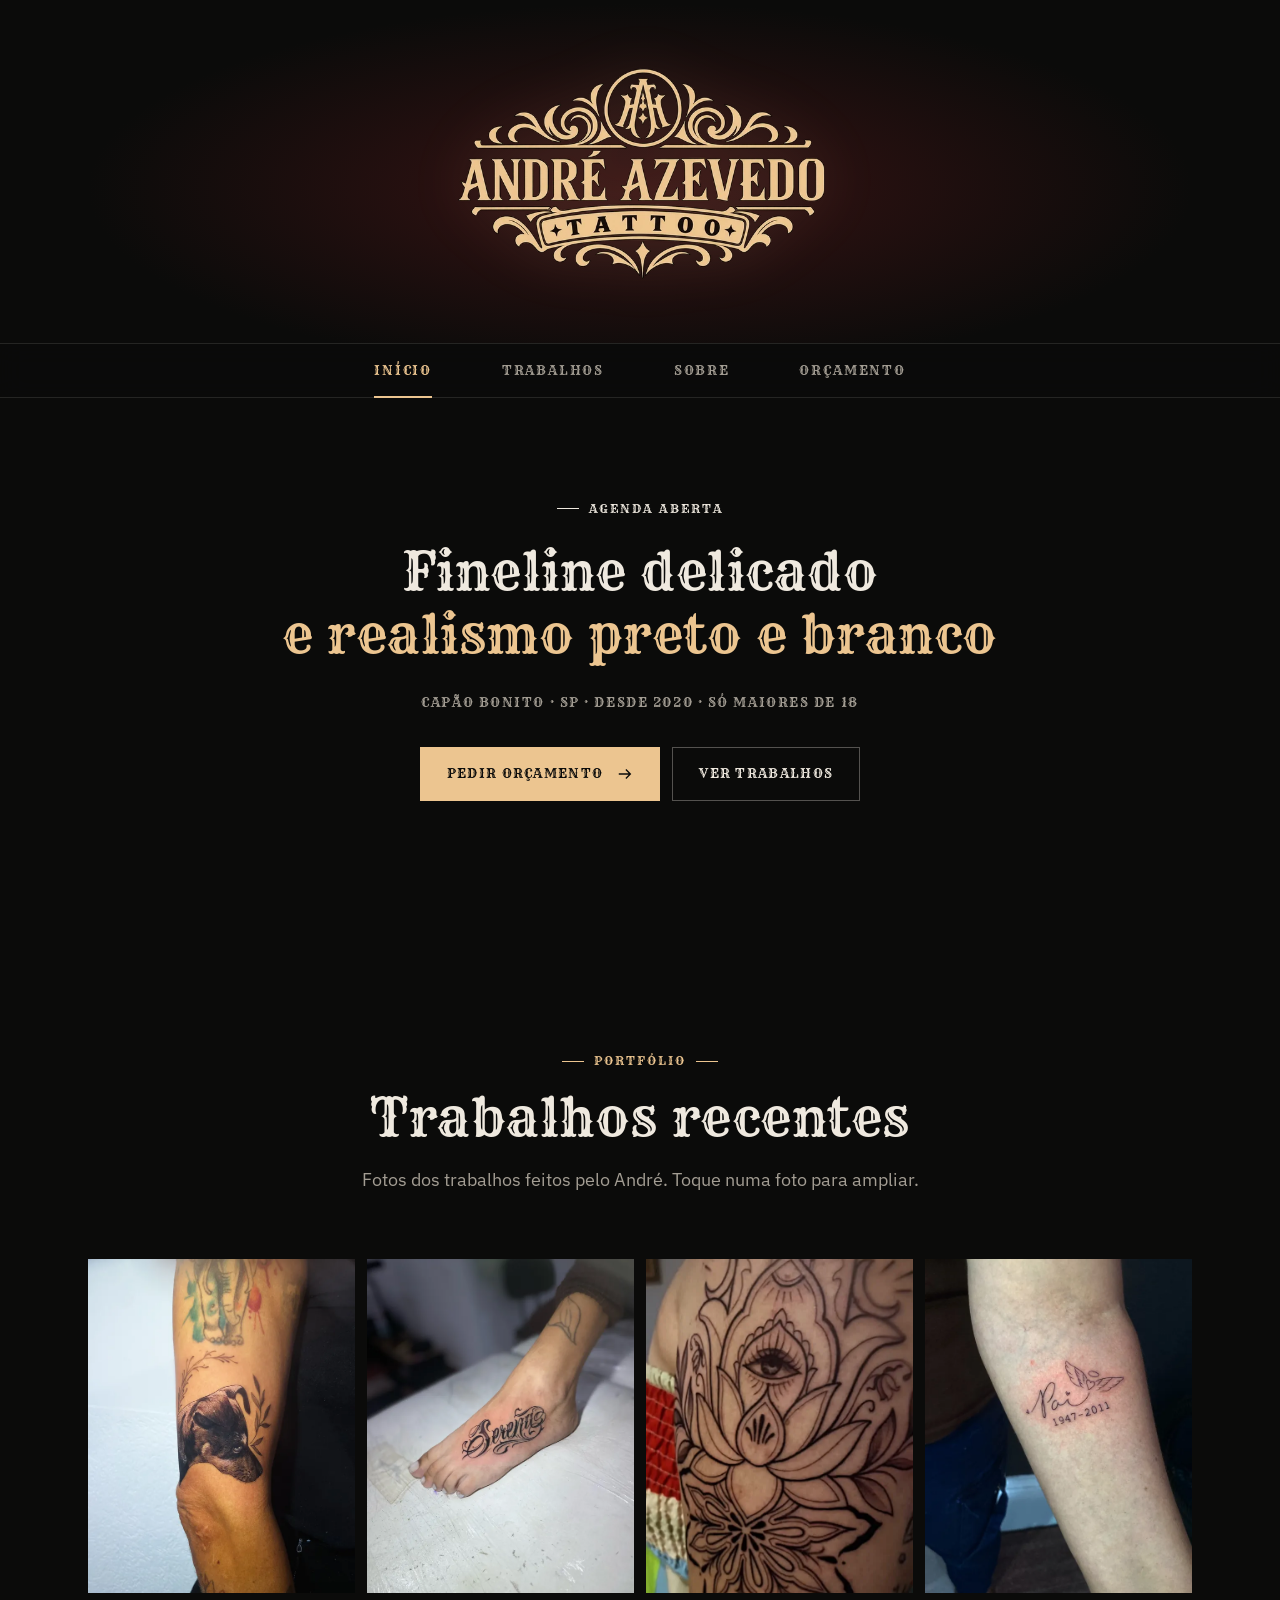
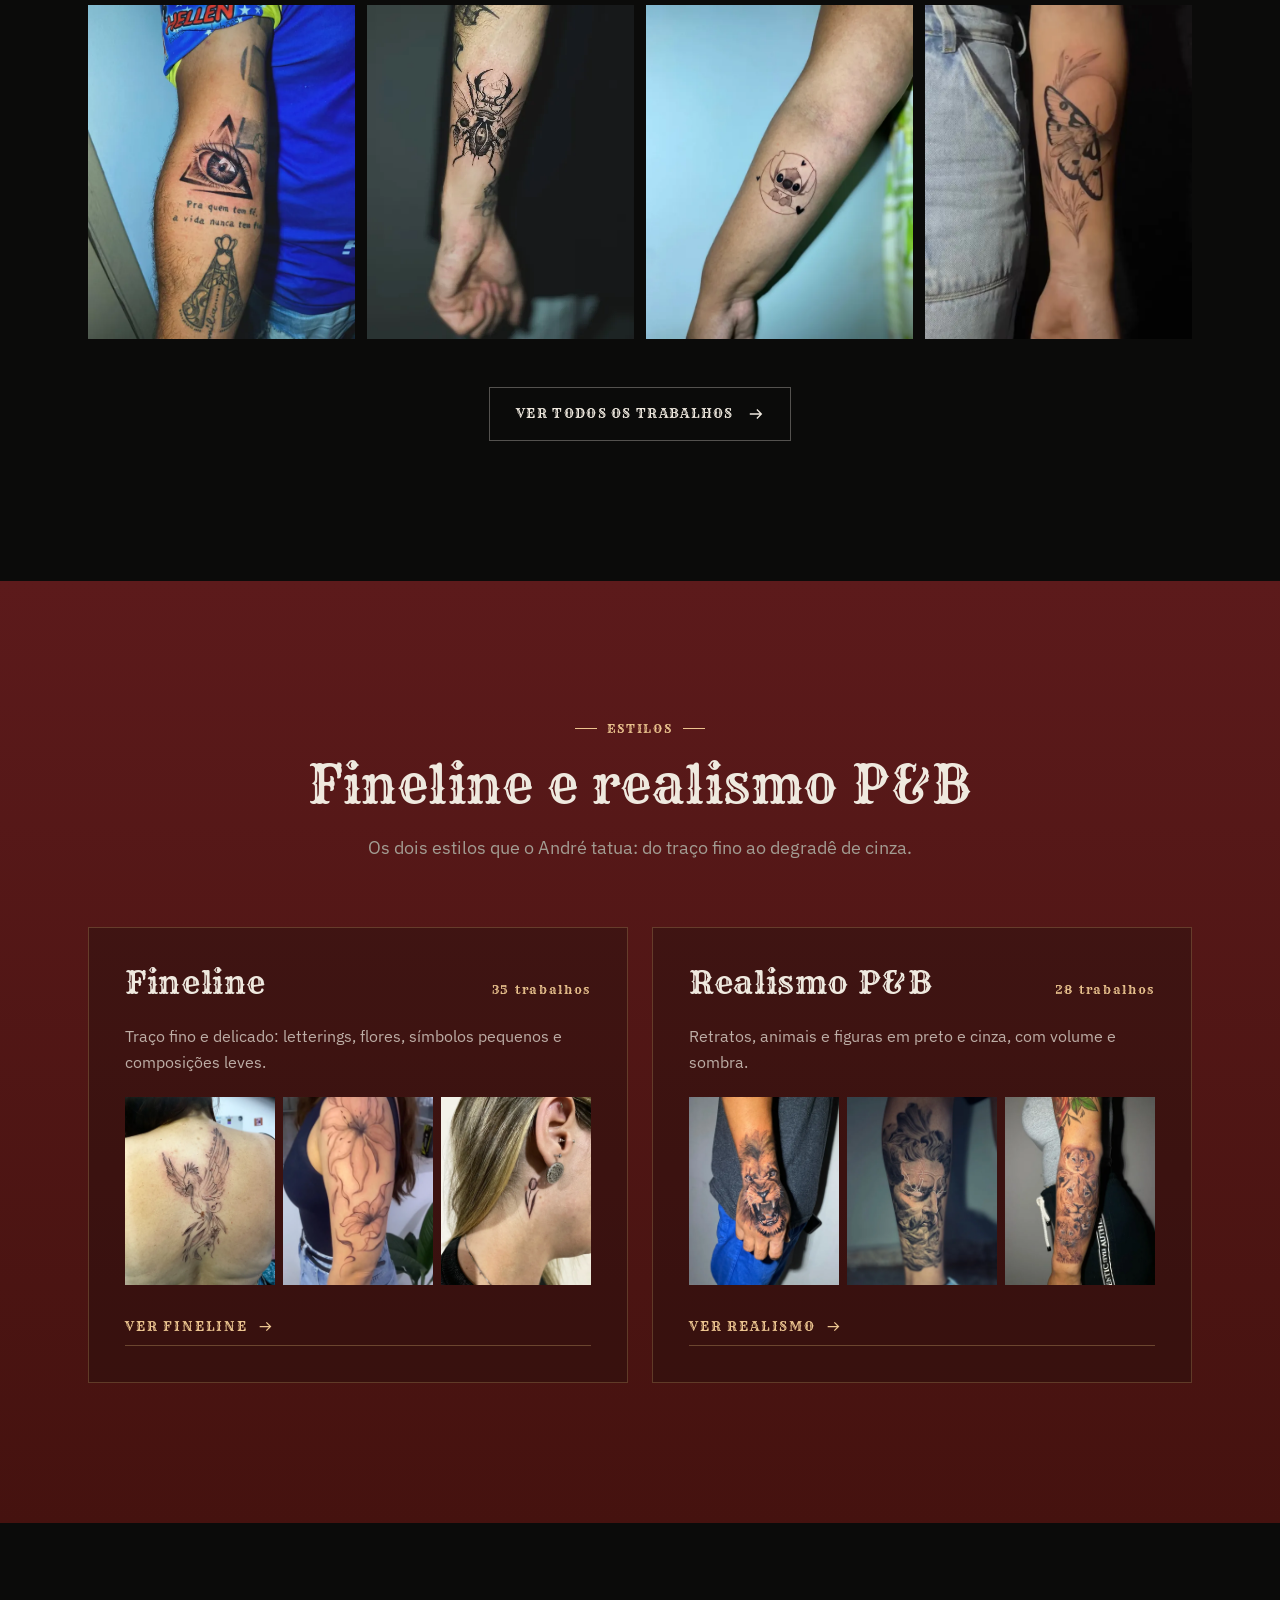
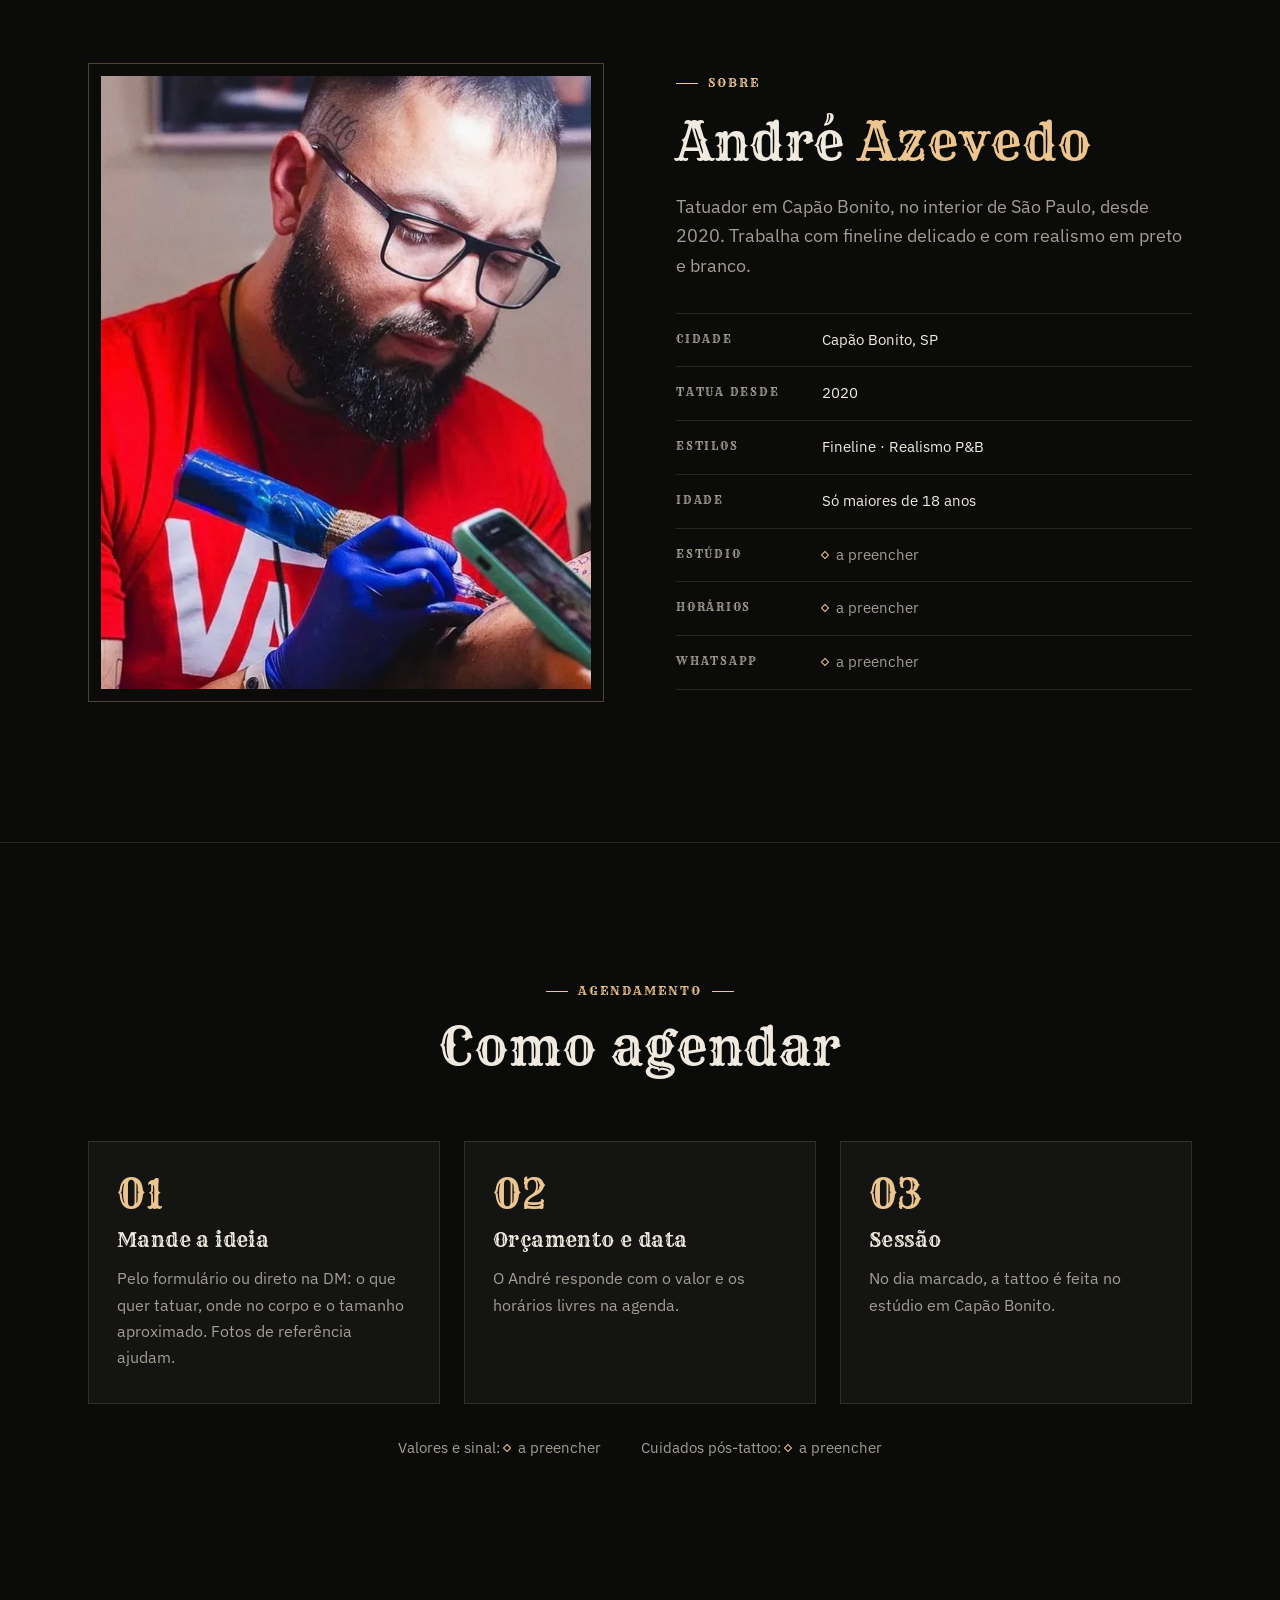
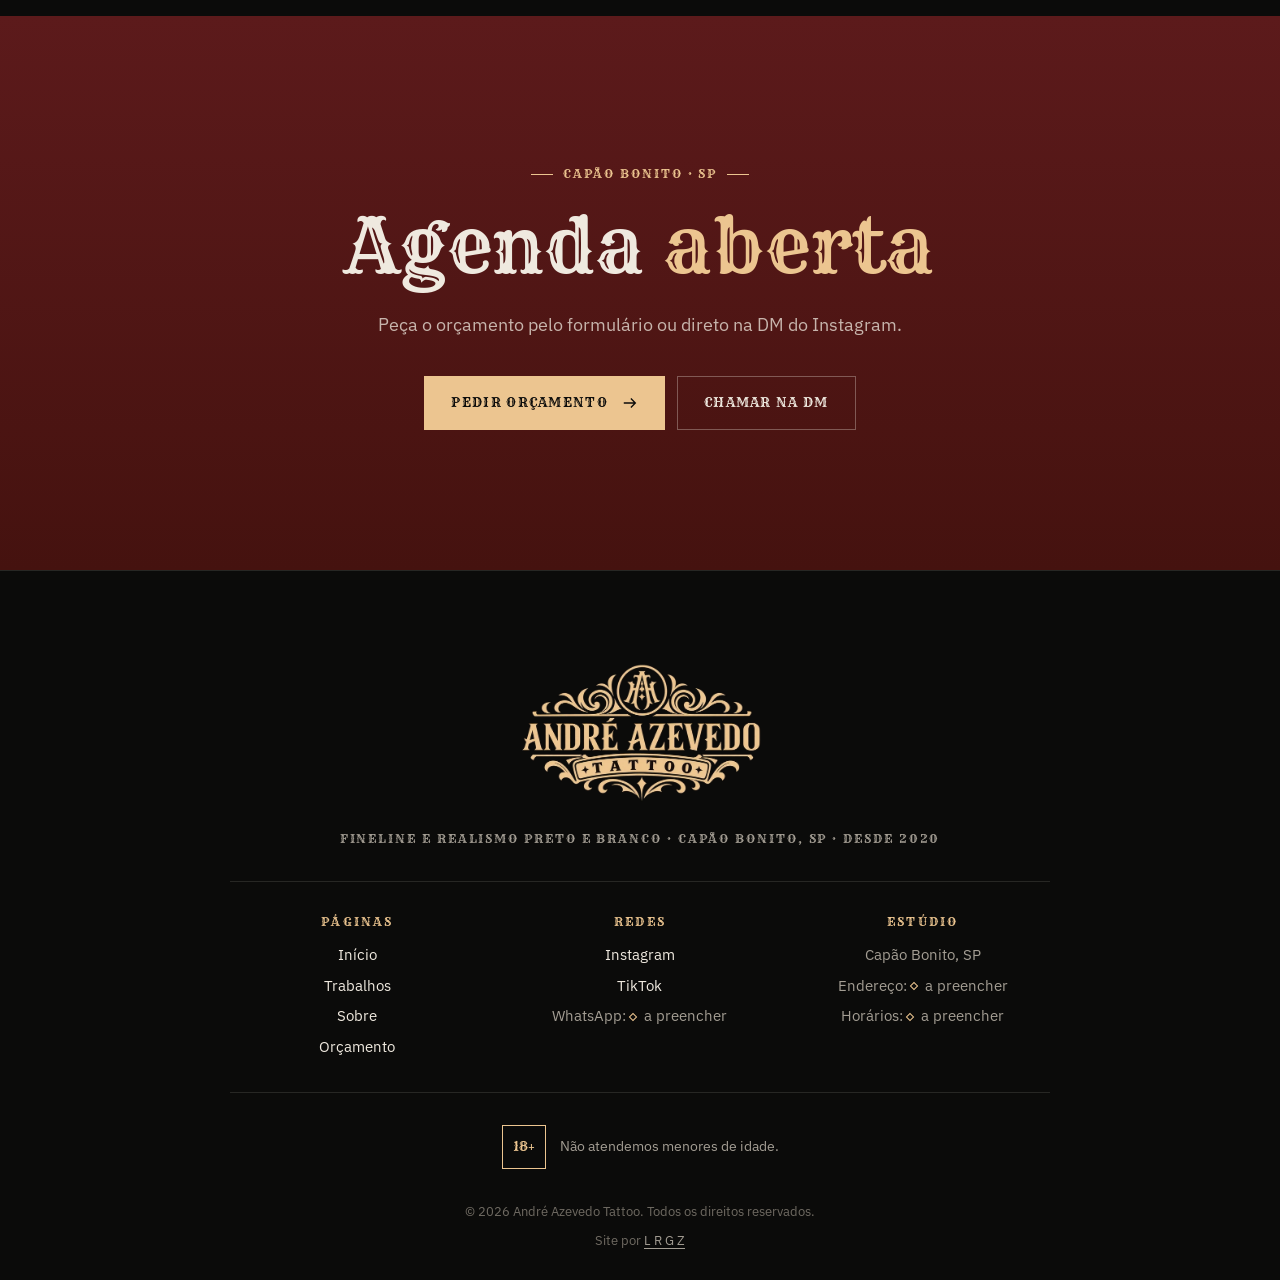
==== commit 78964a6a: "Logo do topo menor, botão 'Ver todos os trabalhos', favicon transparente Co-Authored-By: Claude Opus" ====
--- a/index.html
+++ b/index.html
@@ -18,13 +18,13 @@
 <link rel="preconnect" href="https://fonts.googleapis.com">
 <link rel="preconnect" href="https://fonts.gstatic.com" crossorigin>
 <link rel="stylesheet" href="https://fonts.googleapis.com/css2?family=Rye&family=IBM+Plex+Sans:wght@400;500&display=swap">
-<link rel="stylesheet" href="assets/css/site.css?v=7">
+<link rel="stylesheet" href="assets/css/site.css?v=8">
 </head>
 <body class="inicio">
 <a class="sr" href="#conteudo">Pular para o conteúdo</a>
 <div class="progresso" data-prog aria-hidden="true"><i></i></div>
 <header class="topo">
-  <a class="topo-logo" href="./" aria-label="André Azevedo Tattoo, início"><img src="assets/img/logo-andre-1200.webp" srcset="assets/img/logo-andre-640.webp 640w, assets/img/logo-andre-1200.webp 1200w" sizes="(min-width:760px) 560px, 80vw" alt="André Azevedo Tattoo" width="1200" height="670"></a>
+  <a class="topo-logo" href="./" aria-label="André Azevedo Tattoo, início"><img src="assets/img/logo-andre-1200.webp" srcset="assets/img/logo-andre-640.webp 640w, assets/img/logo-andre-1200.webp 1200w" sizes="(min-width:760px) 400px, 68vw" alt="André Azevedo Tattoo" width="1200" height="670"></a>
 </header>
 <nav class="barra" aria-label="Principal"><ul class="menu"><li><a href="./" aria-current="page">Início</a></li><li><a href="trabalhos.html">Trabalhos</a></li><li><a href="./#sobre">Sobre</a></li><li><a href="orcamento.html">Orçamento</a></li></ul></nav>
 <main id="conteudo">
@@ -48,7 +48,7 @@
       <p class="lead" data-rv>Fotos dos trabalhos feitos pelo André. Toque numa foto para ampliar.</p>
     </div>
     <div class="grade" data-grade data-limite="8"></div>
-    <div class="mais"><a class="btn linha" href="trabalhos.html"><span>Ver todos os <span data-conta="todos"></span> trabalhos</span> <svg viewBox="0 0 18 18" aria-hidden="true"><path d="M2 9h13M10 4l5 5-5 5"/></svg></a></div>
+    <div class="mais"><a class="btn linha" href="trabalhos.html">Ver todos os trabalhos <svg viewBox="0 0 18 18" aria-hidden="true"><path d="M2 9h13M10 4l5 5-5 5"/></svg></a></div>
   </div>
 </section>
 
@@ -143,7 +143,7 @@
   <div class="lb-palco"><img alt=""></div>
   <div class="lb-base"><button type="button" data-ant aria-label="Anterior">&larr;</button><span class="rot" data-leg></span><button type="button" data-prox aria-label="Próxima">&rarr;</button></div>
 </div>
-<script src="assets/js/obras.js?v=7"></script>
-<script src="assets/js/site.js?v=7"></script>
+<script src="assets/js/obras.js?v=8"></script>
+<script src="assets/js/site.js?v=8"></script>
 </body>
 </html>
--- a/assets/css/site.css
+++ b/assets/css/site.css
@@ -50,9 +50,9 @@
 /* ---------- topo: logo grande centralizado, menu logo abaixo (modelo DAC) ---------- */
 .topo{display:grid;place-items:center;padding:clamp(32px,5vw,60px) var(--g);background:radial-gradient(ellipse 60% 75% at 50% 55%,rgba(92,26,27,.55),transparent 72%)}
 .topo-logo{display:block}
-.topo-logo img{width:min(560px,80vw);height:auto;filter:drop-shadow(0 0 28px rgba(236,197,144,.12))}
+.topo-logo img{width:min(400px,68vw);height:auto;filter:drop-shadow(0 0 28px rgba(236,197,144,.12))}
 body.interna .topo{padding:clamp(22px,3.4vw,36px) var(--g)}
-body.interna .topo-logo img{width:min(320px,62vw)}
+body.interna .topo-logo img{width:min(260px,54vw)}
 .topo-logo img{opacity:0;transform:translateY(10px) scale(.985);transition:opacity 1s var(--ease),transform 1s var(--ease)}
 .pronto .topo-logo img{opacity:1;transform:none}
 .barra{position:sticky;top:0;z-index:40;background:rgba(11,11,10,.9);backdrop-filter:blur(12px);-webkit-backdrop-filter:blur(12px);border-top:1px solid var(--linha);border-bottom:1px solid var(--linha)}
